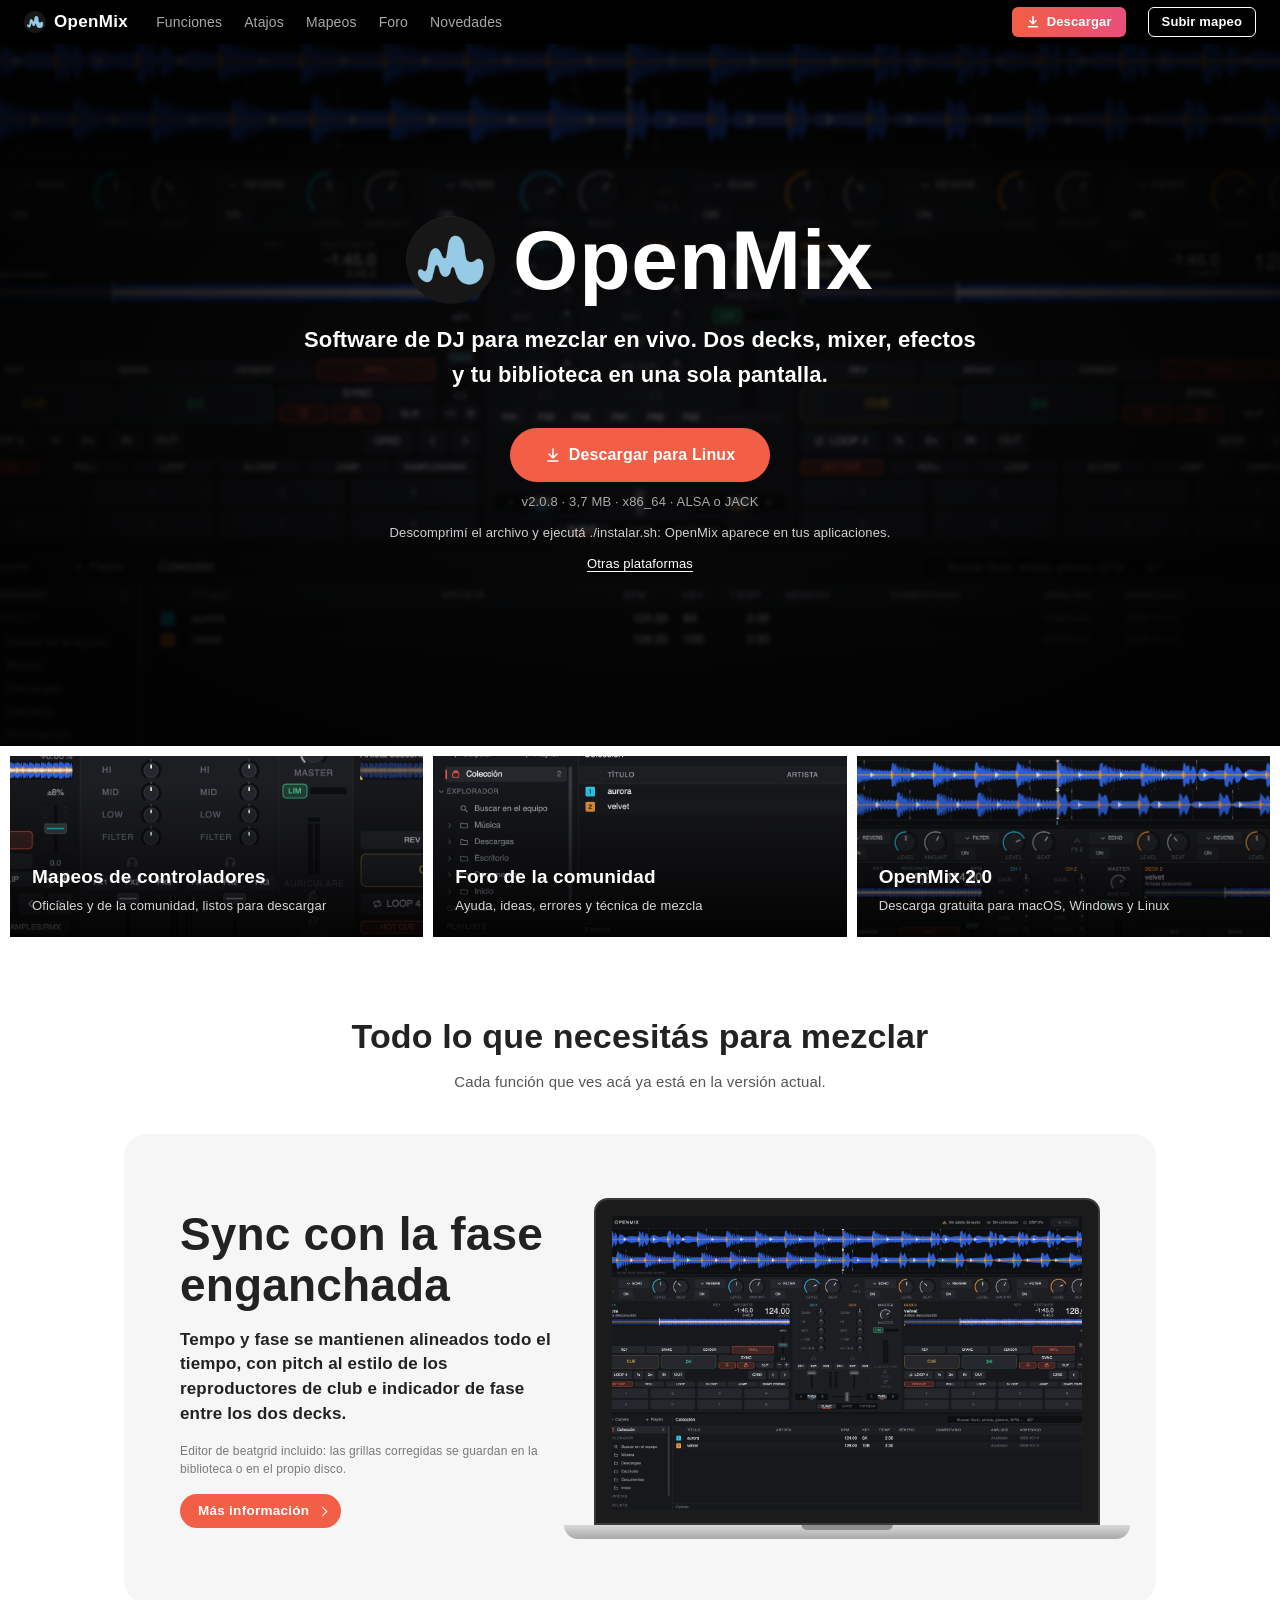
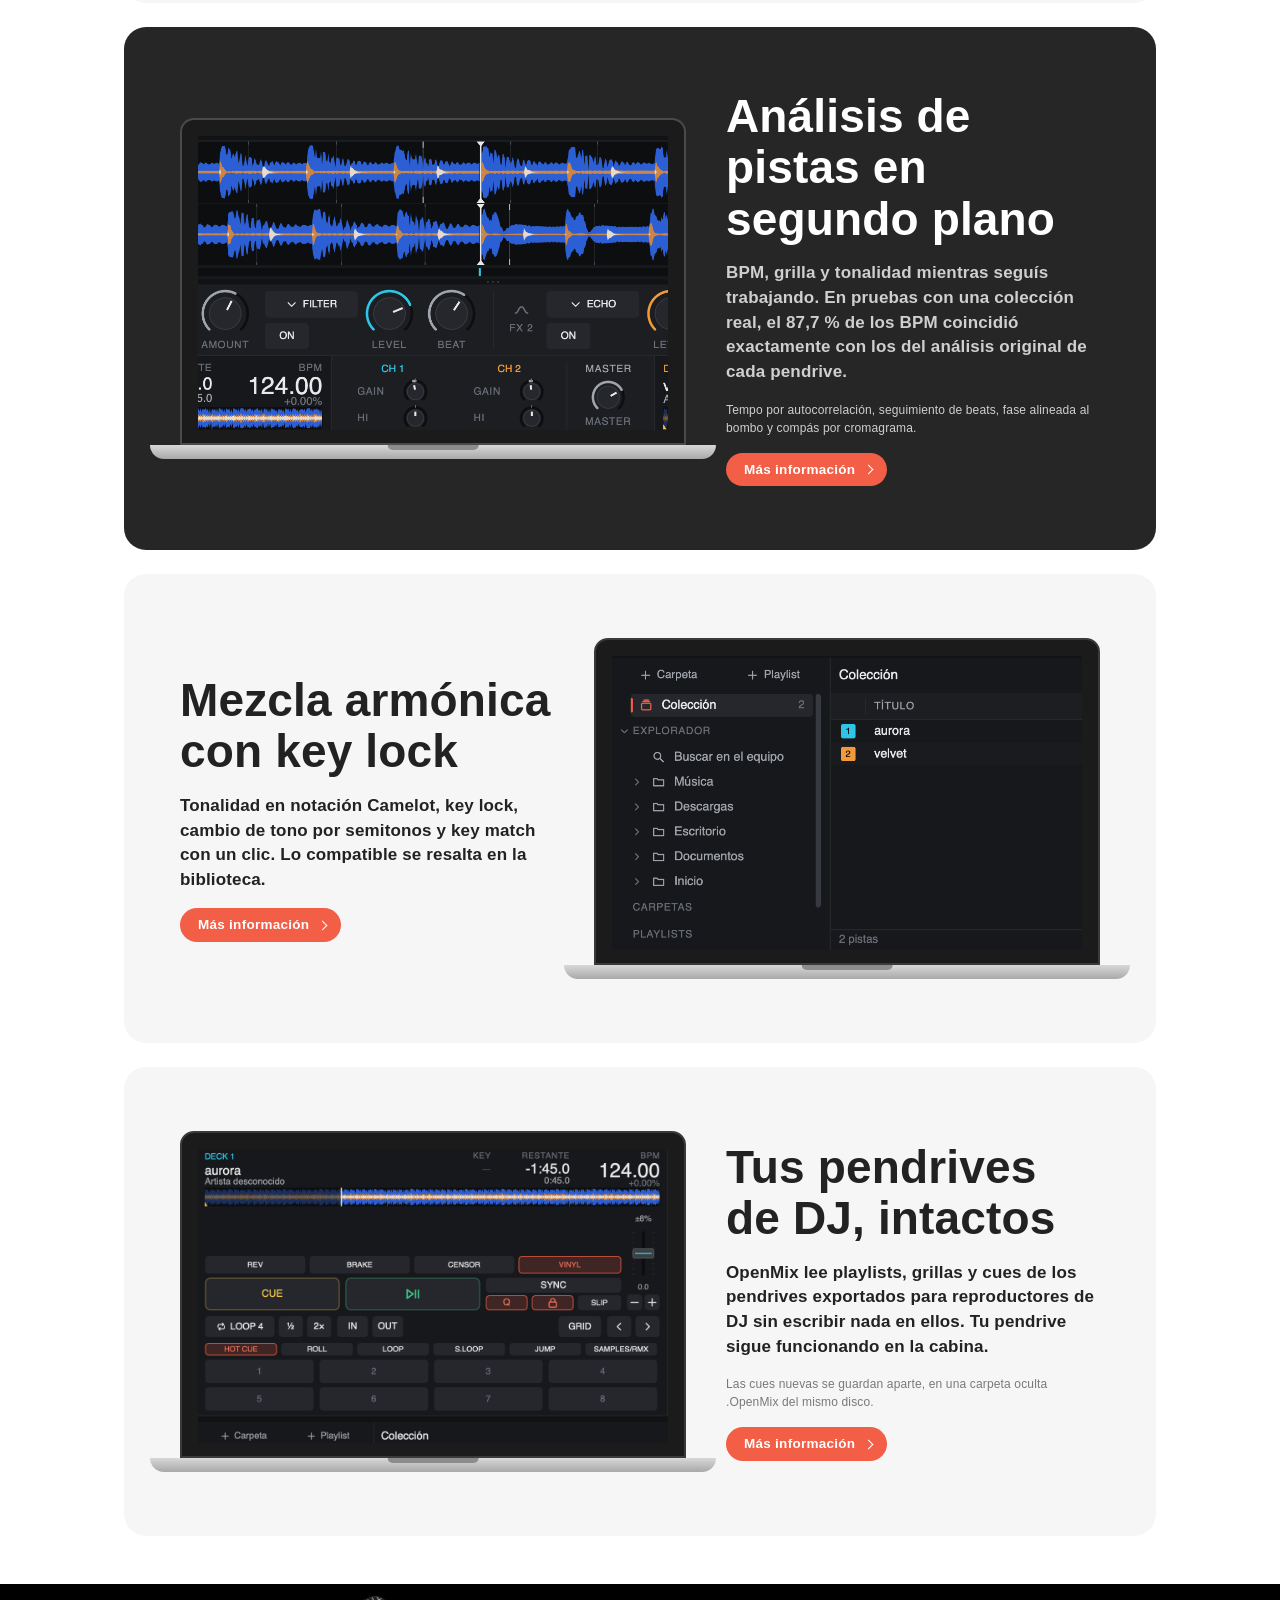
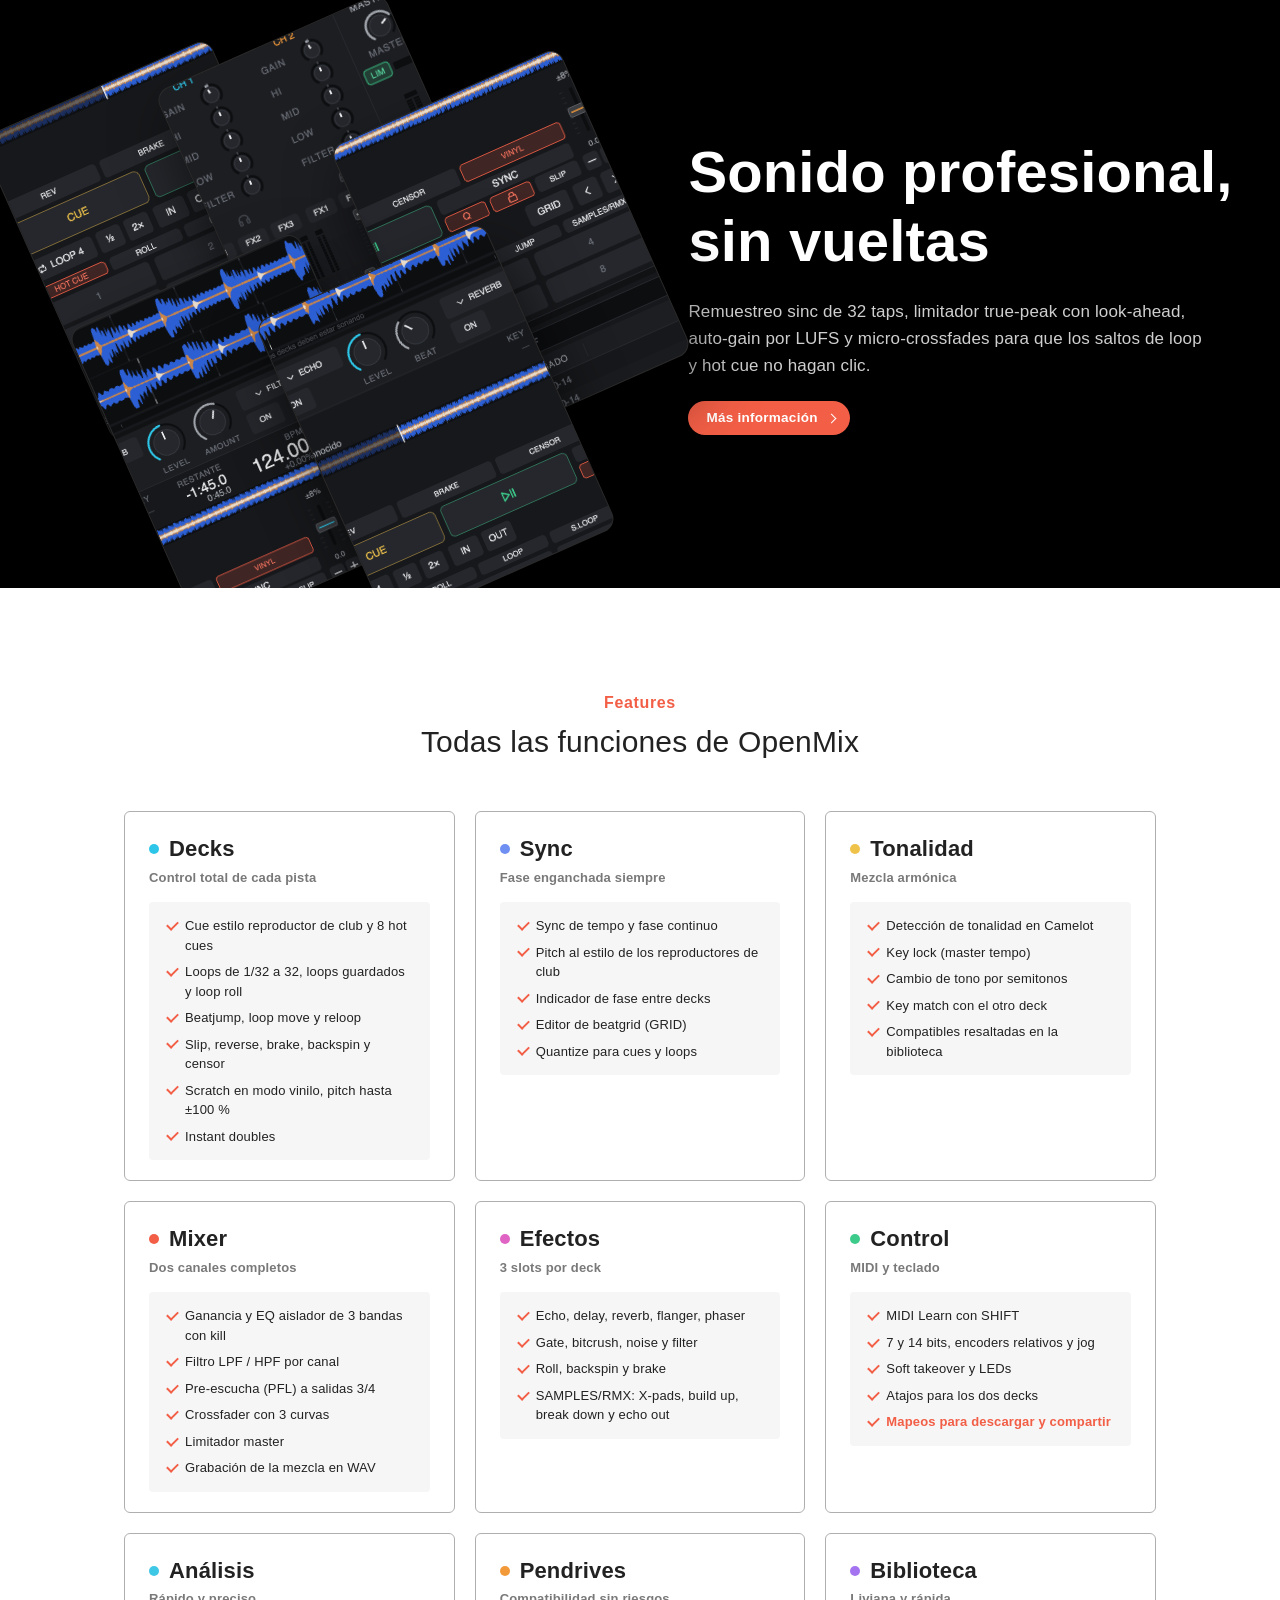
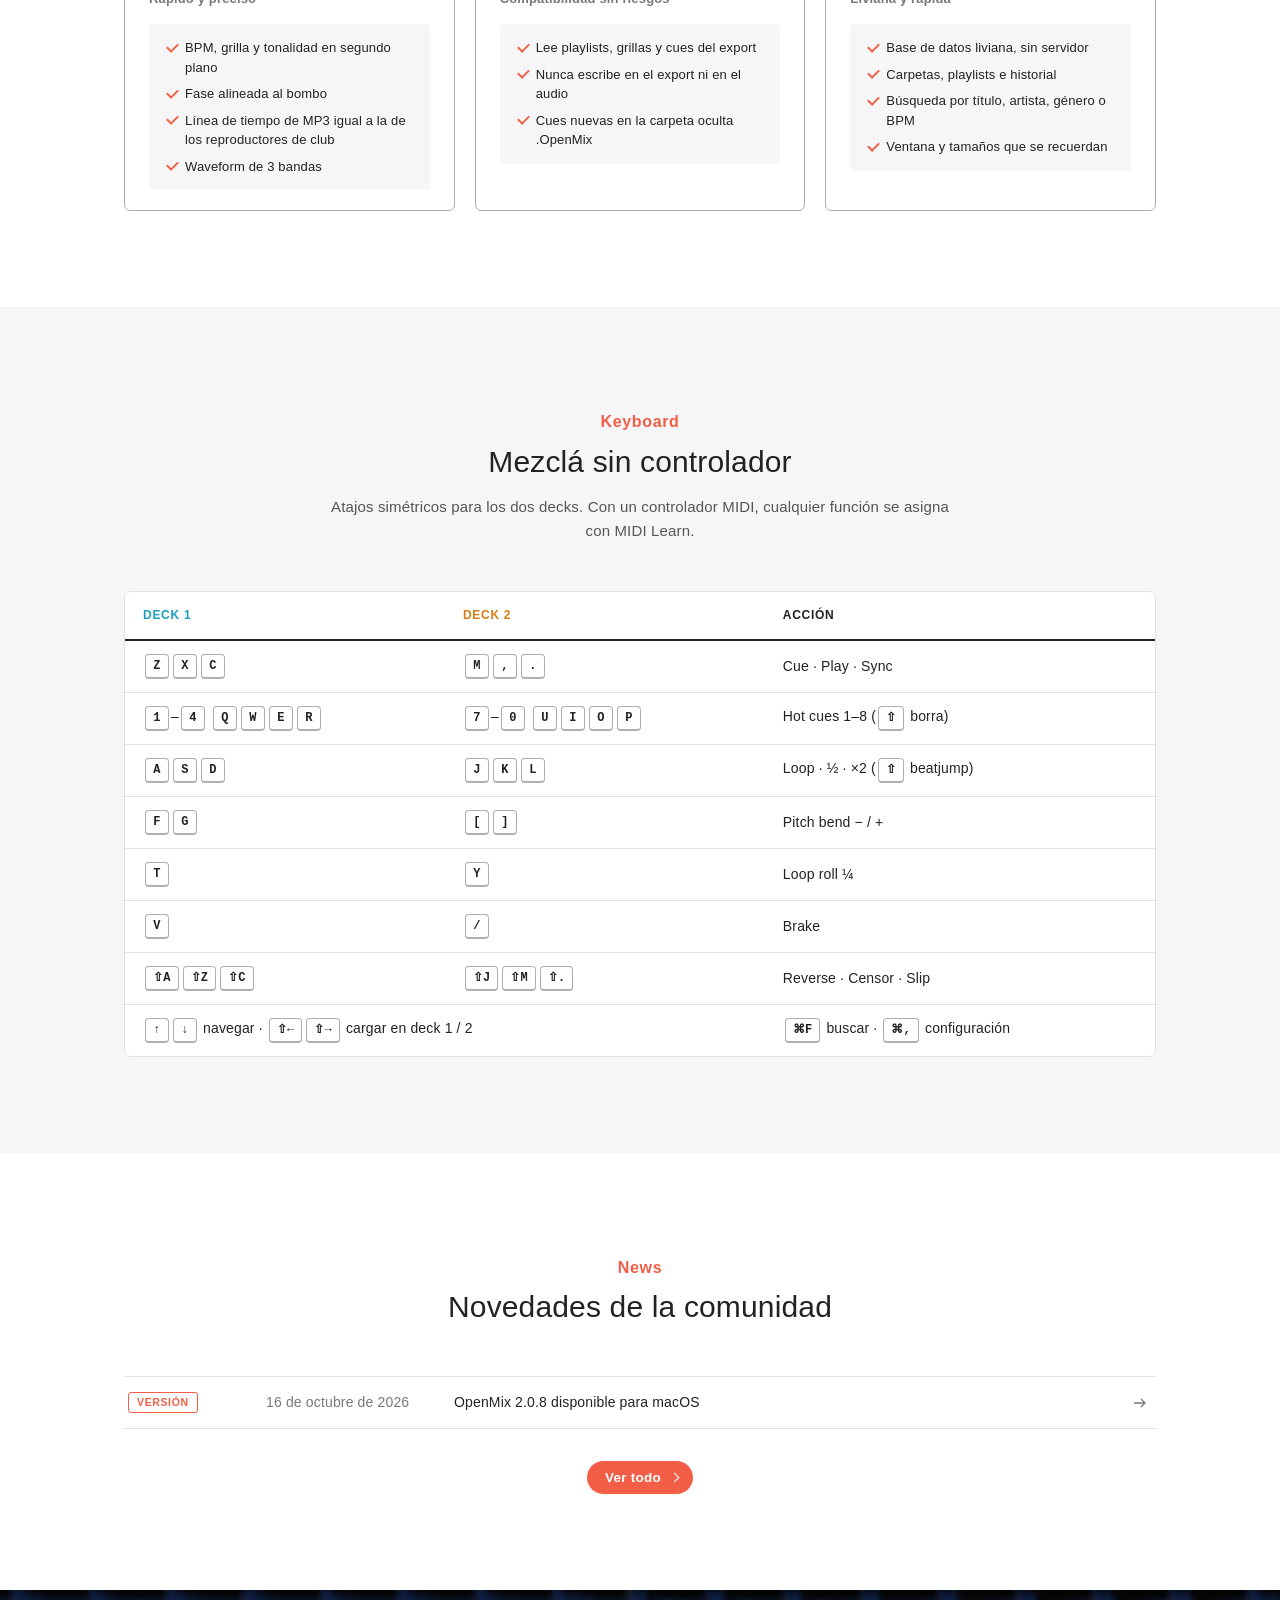
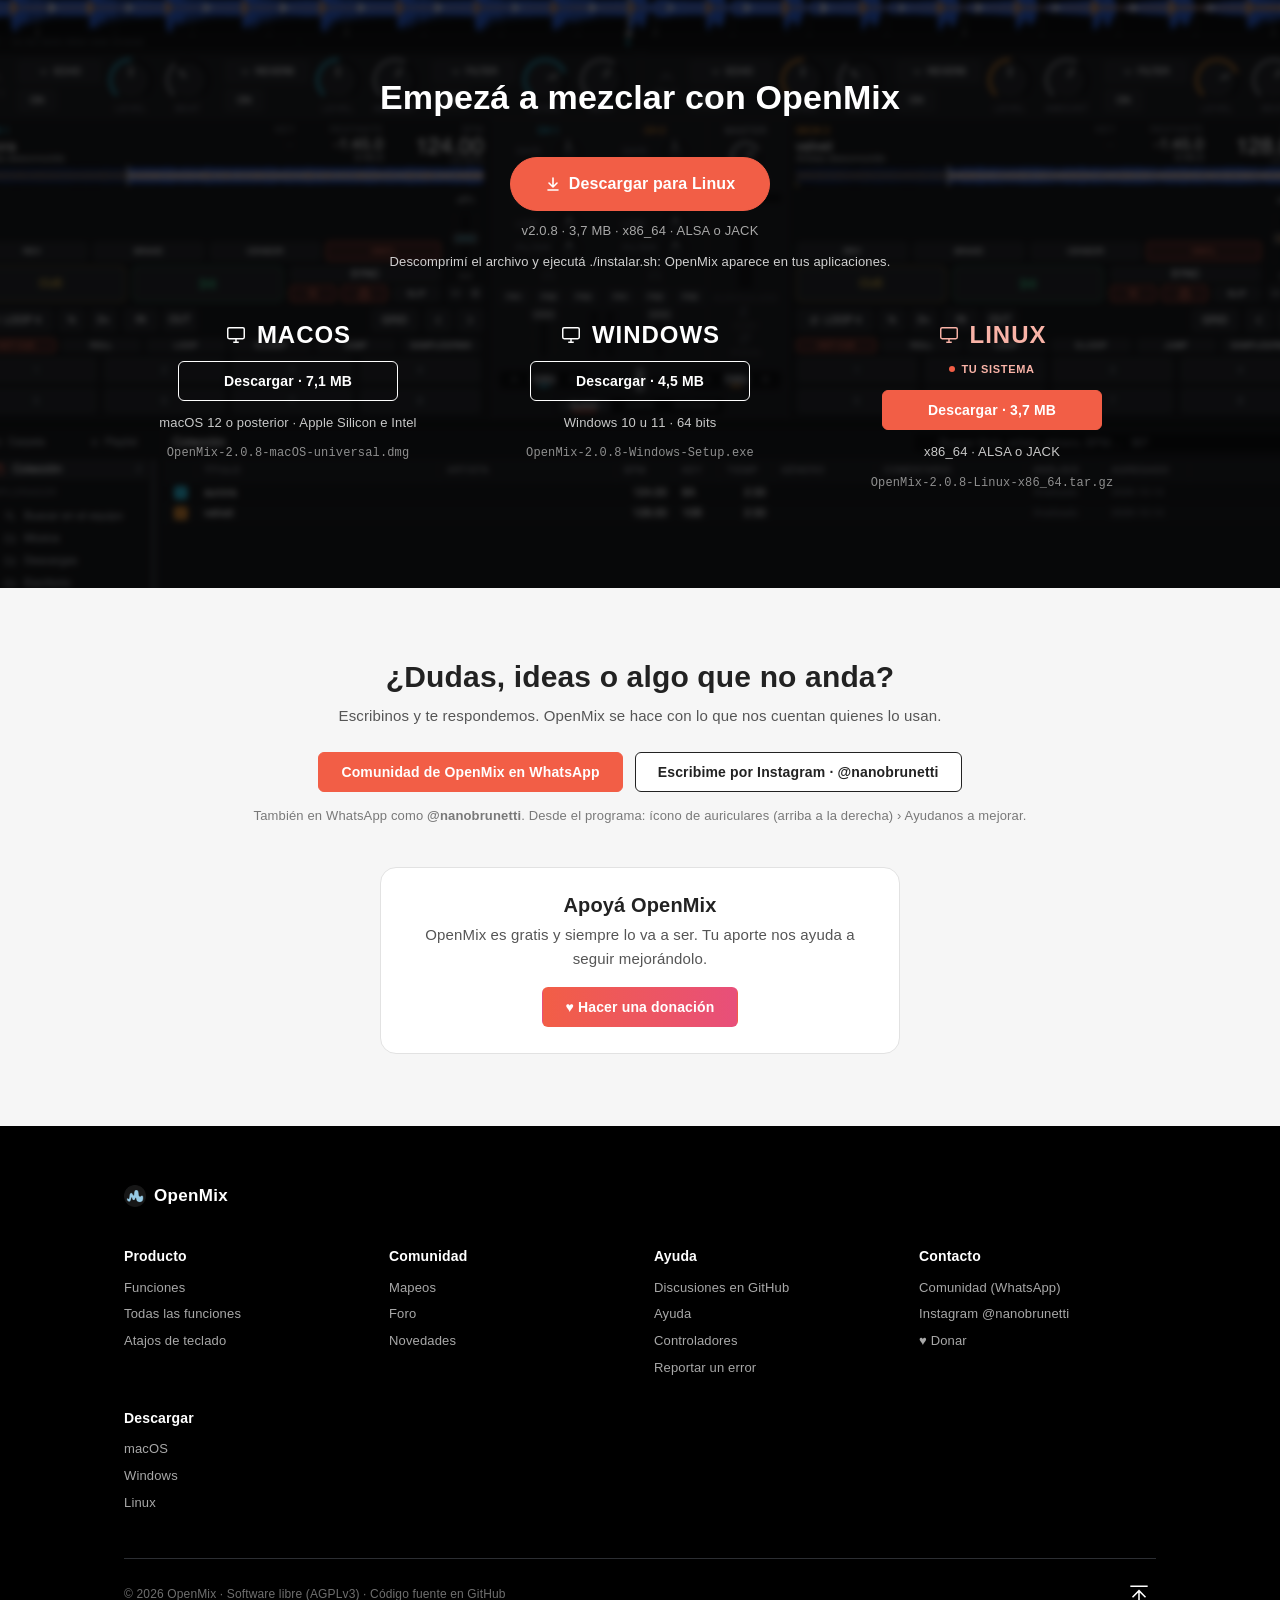
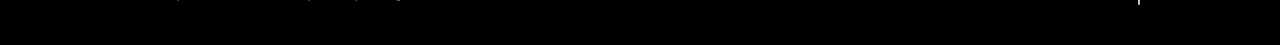
==== website/index.html @ d3311f39 "Botón de donaciones en el programa y en la web Co-Authored-By: Claude Opus 5.5 <noreply@anthropic.co" ====
<!doctype html>
<html lang="es">
<head>
  <meta charset="utf-8">
  <meta name="viewport" content="width=device-width, initial-scale=1">
  <title>OpenMix｜Software de DJ</title>
  <meta name="description" content="OpenMix: software de DJ con sync de fase enganchada, key lock, análisis rápido, control MIDI y lectura de pendrives de DJ.">
  <meta name="theme-color" content="#000000">
  <link rel="icon" href="assets/img/favicon.png">
  <link rel="stylesheet" href="assets/site.css">
</head>
<body>

<header class="topbar">
  <div class="wide">
    <a class="brand" href="index.html"><img src="assets/img/logo.png" alt="">OpenMix</a>
    <button class="menu-toggle" aria-label="Menú">Menú</button>
    <nav class="nav">
      <a href="#funciones">Funciones</a>
      <a href="#atajos">Atajos</a>
      <a href="mapeos.html">Mapeos</a>
      <a href="foro.html">Foro</a>
      <a href="#novedades">Novedades</a>
      <a class="btn-dl push" href="#descarga"><svg viewBox="0 0 16 16" fill="none" stroke="currentColor" stroke-width="1.8" stroke-linecap="round" stroke-linejoin="round"><path d="M8 2v8M4.5 6.5 8 10l3.5-3.5M3 13.5h10"/></svg>Descargar</a>
      <a class="btn-line" href="mapeos.html">Subir mapeo</a>
    </nav>
  </div>
</header>

<main>
  <!-- ── Hero a todo el ancho ─────────────────────────────────────────────── -->
  <section class="hero">
    <div class="bg" aria-hidden="true"></div>
    <div class="inner">
      <div class="logo"><img src="assets/img/logo.png" alt="">OpenMix</div>
      <p class="tagline">Software de DJ para mezclar en vivo. Dos decks, mixer, efectos y tu biblioteca en una sola pantalla.</p>
      <div class="download-cta on-dark">
        <a class="btn primary big" data-download-main href="#descarga">Descargar</a>
        <p class="meta" data-download-meta></p>
        <p class="notice" data-download-notice></p>
        <p class="meta"><a href="#descarga">Otras plataformas</a></p>
      </div>
    </div>
  </section>

  <!-- ── Tarjetas destacadas ──────────────────────────────────────────────── -->
  <section class="banners">
    <div class="row">
      <a class="banner" href="mapeos.html">
        <span class="img" style="background-size:300%;background-position:50% 45%"></span>
        <span class="txt"><b>Mapeos de controladores</b><span>Oficiales y de la comunidad, listos para descargar</span></span>
      </a>
      <a class="banner" href="foro.html">
        <span class="img" style="background-size:240%;background-position:0% 100%"></span>
        <span class="txt"><b>Foro de la comunidad</b><span>Ayuda, ideas, errores y técnica de mezcla</span></span>
      </a>
      <a class="banner" href="#descarga">
        <span class="img" style="background-size:170%;background-position:50% 6%"></span>
        <span class="txt"><b>OpenMix 2.0</b><span>Descarga gratuita para macOS, Windows y Linux</span></span>
      </a>
    </div>
  </section>

  <!-- ── Bloques destacados ───────────────────────────────────────────────── -->
  <section class="intro">
    <div class="wrap">
      <h2>Todo lo que necesitás para mezclar</h2>
      <p>Cada función que ves acá ya está en la versión actual.</p>
    </div>
  </section>

  <section class="usp" id="funciones">
    <div class="wrap">
      <article class="usp-block">
        <div class="copy">
          <h3>Sync con la fase enganchada</h3>
          <p class="lead">Tempo y fase se mantienen alineados todo el tiempo, con pitch al estilo de los reproductores de club e indicador de fase entre los dos decks.</p>
          <p class="note">Editor de beatgrid incluido: las grillas corregidas se guardan en la biblioteca o en el propio disco.</p>
          <a class="more" href="#todas">Más información</a>
        </div>
        <div class="laptop"><div class="lid"><div class="screen-img" style="background-size:cover;background-position:50% 0"></div></div><div class="base"></div></div>
      </article>

      <article class="usp-block dark flip">
        <div class="copy">
          <h3>Análisis de pistas en segundo plano</h3>
          <p class="lead">BPM, grilla y tonalidad mientras seguís trabajando. En pruebas con una colección real, el 87,7 % de los BPM coincidió exactamente con los del análisis original de cada pendrive.</p>
          <p class="note">Tempo por autocorrelación, seguimiento de beats, fase alineada al bombo y compás por cromagrama.</p>
          <a class="more" href="#todas">Más información</a>
        </div>
        <div class="laptop"><div class="lid"><div class="screen-img" style="background-size:312.5%;background-position:44% 5.7%"></div></div><div class="base"></div></div>
      </article>

      <article class="usp-block">
        <div class="copy">
          <h3>Mezcla armónica con key lock</h3>
          <p class="lead">Tonalidad en notación Camelot, key lock, cambio de tono por semitonos y key match con un clic. Lo compatible se resalta en la biblioteca.</p>
          <a class="more" href="#todas">Más información</a>
        </div>
        <div class="laptop"><div class="lid"><div class="screen-img" style="background-size:317.5%;background-position:0% 100%"></div></div><div class="base"></div></div>
      </article>

      <article class="usp-block flip">
        <div class="copy">
          <h3>Tus pendrives de DJ, intactos</h3>
          <p class="lead">OpenMix lee playlists, grillas y cues de los pendrives exportados para reproductores de DJ sin escribir nada en ellos. Tu pendrive sigue funcionando en la cabina.</p>
          <p class="note">Las cues nuevas se guardan aparte, en una carpeta oculta .OpenMix del mismo disco.</p>
          <a class="more" href="#todas">Más información</a>
        </div>
        <div class="laptop"><div class="lid"><div class="screen-img" style="background-size:256%;background-position:0% 49.5%"></div></div><div class="base"></div></div>
      </article>
    </div>
  </section>

  <!-- ── Banda negra ──────────────────────────────────────────────────────── -->
  <section class="band">
    <div class="wide">
      <div class="collage" aria-hidden="true">
        <span class="shot" style="left:2%;top:4%;background-size:520%;background-position:2% 62%"></span>
        <span class="shot" style="left:30%;top:-6%;background-size:560%;background-position:50% 50%"></span>
        <span class="shot" style="left:58%;top:6%;background-size:520%;background-position:98% 62%"></span>
        <span class="shot" style="left:16%;top:46%;background-size:480%;background-position:30% 8%"></span>
        <span class="shot" style="left:46%;top:44%;background-size:500%;background-position:6% 26%"></span>
      </div>
      <div class="copy">
        <h2>Sonido profesional, sin vueltas</h2>
        <p>Remuestreo sinc de 32 taps, limitador true-peak con look-ahead, auto-gain por LUFS y micro-crossfades para que los saltos de loop y hot cue no hagan clic.</p>
        <a class="more" href="#todas">Más información</a>
      </div>
    </div>
  </section>

  <!-- ── Todas las funciones ──────────────────────────────────────────────── -->
  <section class="features" id="todas">
    <div class="wrap">
      <div class="sec-heading">
        <p class="en">Features</p>
        <h2>Todas las funciones de OpenMix</h2>
      </div>
      <div class="feature-cards">
        <div class="fcard"><h3><i style="background:#2ec6e8"></i>Decks</h3><p class="sub">Control total de cada pista</p>
          <ul class="checks"><li>Cue estilo reproductor de club y 8 hot cues</li><li>Loops de 1/32 a 32, loops guardados y loop roll</li><li>Beatjump, loop move y reloop</li><li>Slip, reverse, brake, backspin y censor</li><li>Scratch en modo vinilo, pitch hasta ±100 %</li><li>Instant doubles</li></ul></div>
        <div class="fcard"><h3><i style="background:#6f8ff2"></i>Sync</h3><p class="sub">Fase enganchada siempre</p>
          <ul class="checks"><li>Sync de tempo y fase continuo</li><li>Pitch al estilo de los reproductores de club</li><li>Indicador de fase entre decks</li><li>Editor de beatgrid (GRID)</li><li>Quantize para cues y loops</li></ul></div>
        <div class="fcard"><h3><i style="background:#efc24a"></i>Tonalidad</h3><p class="sub">Mezcla armónica</p>
          <ul class="checks"><li>Detección de tonalidad en Camelot</li><li>Key lock (master tempo)</li><li>Cambio de tono por semitonos</li><li>Key match con el otro deck</li><li>Compatibles resaltadas en la biblioteca</li></ul></div>
        <div class="fcard"><h3><i></i>Mixer</h3><p class="sub">Dos canales completos</p>
          <ul class="checks"><li>Ganancia y EQ aislador de 3 bandas con kill</li><li>Filtro LPF / HPF por canal</li><li>Pre-escucha (PFL) a salidas 3/4</li><li>Crossfader con 3 curvas</li><li>Limitador master</li><li>Grabación de la mezcla en WAV</li></ul></div>
        <div class="fcard"><h3><i style="background:#e064c4"></i>Efectos</h3><p class="sub">3 slots por deck</p>
          <ul class="checks"><li>Echo, delay, reverb, flanger, phaser</li><li>Gate, bitcrush, noise y filter</li><li>Roll, backspin y brake</li><li>SAMPLES/RMX: X-pads, build up, break down y echo out</li></ul></div>
        <div class="fcard"><h3><i style="background:#3ccb8b"></i>Control</h3><p class="sub">MIDI y teclado</p>
          <ul class="checks"><li>MIDI Learn con SHIFT</li><li>7 y 14 bits, encoders relativos y jog</li><li>Soft takeover y LEDs</li><li>Atajos para los dos decks</li><li><a href="mapeos.html">Mapeos para descargar y compartir</a></li></ul></div>
        <div class="fcard"><h3><i style="background:#3fc7e6"></i>Análisis</h3><p class="sub">Rápido y preciso</p>
          <ul class="checks"><li>BPM, grilla y tonalidad en segundo plano</li><li>Fase alineada al bombo</li><li>Línea de tiempo de MP3 igual a la de los reproductores de club</li><li>Waveform de 3 bandas</li></ul></div>
        <div class="fcard"><h3><i style="background:#f29a3a"></i>Pendrives</h3><p class="sub">Compatibilidad sin riesgos</p>
          <ul class="checks"><li>Lee playlists, grillas y cues del export</li><li>Nunca escribe en el export ni en el audio</li><li>Cues nuevas en la carpeta oculta .OpenMix</li></ul></div>
        <div class="fcard"><h3><i style="background:#a474f0"></i>Biblioteca</h3><p class="sub">Liviana y rápida</p>
          <ul class="checks"><li>Base de datos liviana, sin servidor</li><li>Carpetas, playlists e historial</li><li>Búsqueda por título, artista, género o BPM</li><li>Ventana y tamaños que se recuerdan</li></ul></div>
      </div>
    </div>
  </section>

  <!-- ── Atajos ───────────────────────────────────────────────────────────── -->
  <section class="shortcuts" id="atajos">
    <div class="wrap">
      <div class="sec-heading">
        <p class="en">Keyboard</p>
        <h2>Mezclá sin controlador</h2>
        <p>Atajos simétricos para los dos decks. Con un controlador MIDI, cualquier función se asigna con MIDI Learn.</p>
      </div>
      <div class="table-wrap">
        <table class="table">
          <thead><tr><th class="deck-a">Deck 1</th><th class="deck-b">Deck 2</th><th>Acción</th></tr></thead>
          <tbody>
            <tr><td><kbd>Z</kbd><kbd>X</kbd><kbd>C</kbd></td><td><kbd>M</kbd><kbd>,</kbd><kbd>.</kbd></td><td>Cue · Play · Sync</td></tr>
            <tr><td><kbd>1</kbd>–<kbd>4</kbd> <kbd>Q</kbd><kbd>W</kbd><kbd>E</kbd><kbd>R</kbd></td><td><kbd>7</kbd>–<kbd>0</kbd> <kbd>U</kbd><kbd>I</kbd><kbd>O</kbd><kbd>P</kbd></td><td>Hot cues 1–8 (<kbd>⇧</kbd> borra)</td></tr>
            <tr><td><kbd>A</kbd><kbd>S</kbd><kbd>D</kbd></td><td><kbd>J</kbd><kbd>K</kbd><kbd>L</kbd></td><td>Loop · ½ · ×2 (<kbd>⇧</kbd> beatjump)</td></tr>
            <tr><td><kbd>F</kbd><kbd>G</kbd></td><td><kbd>[</kbd><kbd>]</kbd></td><td>Pitch bend − / +</td></tr>
            <tr><td><kbd>T</kbd></td><td><kbd>Y</kbd></td><td>Loop roll ¼</td></tr>
            <tr><td><kbd>V</kbd></td><td><kbd>/</kbd></td><td>Brake</td></tr>
            <tr><td><kbd>⇧A</kbd><kbd>⇧Z</kbd><kbd>⇧C</kbd></td><td><kbd>⇧J</kbd><kbd>⇧M</kbd><kbd>⇧.</kbd></td><td>Reverse · Censor · Slip</td></tr>
            <tr><td colspan="2"><kbd>↑</kbd><kbd>↓</kbd> navegar · <kbd>⇧←</kbd><kbd>⇧→</kbd> cargar en deck 1 / 2</td><td><kbd>⌘F</kbd> buscar · <kbd>⌘,</kbd> configuración</td></tr>
          </tbody>
        </table>
      </div>
    </div>
  </section>

  <!-- ── Novedades (últimos temas del foro) ───────────────────────────────── -->
  <section class="news" id="novedades">
    <div class="wrap">
      <div class="sec-heading">
        <p class="en">News</p>
        <h2>Novedades de la comunidad</h2>
      </div>
      <ul class="news-list" id="news"><li class="row">Cargando…</li></ul>
      <p class="all"><a class="more" href="foro.html">Ver todo</a></p>
    </div>
  </section>

  <!-- ── Descarga ─────────────────────────────────────────────────────────── -->
  <section class="cta on-dark" id="descarga">
    <div class="bg" aria-hidden="true"></div>
    <div class="wrap">
      <h2>Empezá a mezclar con OpenMix</h2>
      <div class="download-cta">
        <a class="btn primary big" data-download-main href="#descarga">Descargar</a>
        <p class="meta" data-download-meta></p>
        <p class="notice" data-download-notice></p>
      </div>
      <div class="platforms" id="platforms"></div>
    </div>
  </section>
</main>

  <!-- ── Contacto ─────────────────────────────────────────────────────────── -->
  <section class="contact" id="contacto">
    <div class="wrap center">
      <h2>¿Dudas, ideas o algo que no anda?</h2>
      <p class="muted">Escribinos y te respondemos. OpenMix se hace con lo que nos cuentan quienes lo usan.</p>
      <div class="contact-actions">
        <a class="btn primary" href="https://chat.whatsapp.com/EfyHSpbE1KGJ3zcCKjhx4R" target="_blank" rel="noopener">Comunidad de OpenMix en WhatsApp</a>
        <a class="btn" href="https://ig.me/m/nanobrunetti" target="_blank" rel="noopener">Escribime por Instagram · @nanobrunetti</a>
      </div>
      <p class="dim small">También en WhatsApp como <b>@nanobrunetti</b>. Desde el programa: ícono de auriculares (arriba a la derecha) › Ayudanos a mejorar.</p>
      <div class="donate">
        <h3>Apoyá OpenMix</h3>
        <p>OpenMix es gratis y siempre lo va a ser. Tu aporte nos ayuda a seguir mejorándolo.</p>
        <a class="btn donate-btn" href="https://onetouch.astropay.com/payment?external_reference_id=AERRP6sKfsrGdRunEEa6gJ7V5fQ1E0gO" target="_blank" rel="noopener">♥ Hacer una donación</a>
      </div>
    </div>
  </section>

<footer>
  <div class="wrap">
    <div class="top">
      <a class="brand" href="index.html"><img src="assets/img/logo.png" alt="">OpenMix</a>
    </div>
    <div class="cols">
      <div><h4>Producto</h4><ul><li><a href="#funciones">Funciones</a></li><li><a href="#todas">Todas las funciones</a></li><li><a href="#atajos">Atajos de teclado</a></li></ul></div>
      <div><h4>Comunidad</h4><ul><li><a href="mapeos.html">Mapeos</a></li><li><a href="foro.html">Foro</a></li><li><a href="#novedades">Novedades</a></li></ul></div>
      <div><h4>Ayuda</h4><ul><li><a href="https://github.com/clipxel/OpenMix/discussions" target="_blank" rel="noopener">Discusiones en GitHub</a></li><li><a href="foro.html#c=ayuda">Ayuda</a></li><li><a href="foro.html#c=controladores">Controladores</a></li><li><a href="foro.html#c=errores">Reportar un error</a></li></ul></div>
      <div><h4>Contacto</h4><ul><li><a href="https://chat.whatsapp.com/EfyHSpbE1KGJ3zcCKjhx4R" target="_blank" rel="noopener">Comunidad (WhatsApp)</a></li><li><a href="https://ig.me/m/nanobrunetti" target="_blank" rel="noopener">Instagram @nanobrunetti</a></li><li><a href="https://onetouch.astropay.com/payment?external_reference_id=AERRP6sKfsrGdRunEEa6gJ7V5fQ1E0gO" target="_blank" rel="noopener">♥ Donar</a></li></ul></div>
      <div><h4>Descargar</h4><ul><li><a href="#descarga">macOS</a></li><li><a href="#descarga">Windows</a></li><li><a href="#descarga">Linux</a></li></ul></div>
    </div>
    <div class="legal">
      <span>© <span id="year"></span> OpenMix · Software libre (AGPLv3) · <a href="https://github.com/clipxel/OpenMix" target="_blank" rel="noopener">Código fuente en GitHub</a></span>
      <button class="totop" aria-label="Volver arriba" onclick="scrollTo({top:0})"><svg viewBox="0 0 24 24" fill="none" stroke="currentColor" stroke-width="1.4"><path d="M4 4h16M6 14l6-6 6 6M12 8v13"/></svg></button>
    </div>
  </div>
</footer>

<script src="assets/js/common.js"></script>
<script src="assets/js/download.js"></script>
<script src="assets/js/home.js"></script>
</body>
</html>
---- website/assets/site.css ----
/* OpenMix — sitio web.
   Lenguaje visual de sitio de producto de DJ: barra negra fina, Helvetica en negrita,
   secciones blancas alternadas con bandas negras, bloques grises redondeados, botones píldora.
   Identidad propia: coral de OpenMix (Theme.cpp) y colores de deck cian / naranja. */

:root {
  --ink: #222222;
  --ink-2: #555555;
  --ink-3: #797979;
  --line: #e2e2e2;
  --line-strong: #afafaf;
  --paper: #ffffff;
  --paper-2: #f6f6f6;
  --paper-3: #eeeeee;

  --night: #000000;
  --night-2: #111214;
  --night-3: #1e1f23;
  --night-line: #2c2e33;
  --night-text: #a8a8a8;

  --accent: #f25e46;
  --accent-hover: #e04a33;
  --accent-soft: #f9b3a7;
  --grad: linear-gradient(90deg, #f25e46 0%, #e84f7a 100%);
  --ok: #3ccb8b;

  --font: "Helvetica Neue", Helvetica, Roboto, Arial, -apple-system, BlinkMacSystemFont, sans-serif;
  --mono: "SF Mono", ui-monospace, Menlo, Consolas, monospace;
  --max: 1080px;
  --gutter: 24px;
  --header: 44px;
}

* { box-sizing: border-box; }
html { scroll-behavior: smooth; scroll-padding-top: var(--header); }
body {
  margin: 0;
  background: var(--paper);
  color: var(--ink);
  font: 15px/1.6 var(--font);
  letter-spacing: 0.01em;
  -webkit-font-smoothing: antialiased;
}
img { max-width: 100%; height: auto; display: block; }
a { color: inherit; text-decoration: none; }
p { margin: 0; }
h1, h2, h3 { margin: 0; font-weight: 700; line-height: 1.15; }
::selection { background: var(--accent-soft); }
:focus-visible { outline: 2px solid var(--accent); outline-offset: 2px; }

.wrap { max-width: var(--max); margin: 0 auto; padding: 0 var(--gutter); }
.wide { max-width: 1400px; margin: 0 auto; padding: 0 var(--gutter); }
.center { text-align: center; }
.muted { color: var(--ink-2); }
.dim { color: var(--ink-3); }

/* ── Barra superior ───────────────────────────────────────────────────────── */
.topbar { position: sticky; top: 0; z-index: 30; background: var(--night); height: var(--header); }
.topbar .wide { display: flex; align-items: center; gap: 28px; height: 100%; }
.brand { display: inline-flex; align-items: center; gap: 8px; color: #fff; font-weight: 700; font-size: 17px; letter-spacing: 0.02em; }
.brand img { width: 22px; height: 22px; }
.nav { display: flex; align-items: center; gap: 22px; flex: 1; }
.nav a { color: var(--night-text); font-size: 14px; transition: color 0.15s; }
.nav a:hover, .nav a.active { color: #fff; }
.nav .push { margin-left: auto; }
.nav .btn-dl {
  display: inline-flex; align-items: center; gap: 7px;
  background: var(--grad); color: #fff; font-weight: 700; font-size: 13px;
  padding: 5px 14px; border-radius: 6px;
}
.nav .btn-dl:hover { color: #fff; filter: brightness(1.08); }
.nav .btn-line { color: #fff; border: 1px solid #fff; border-radius: 6px; padding: 4px 13px; font-size: 13px; font-weight: 700; }
.nav .btn-line:hover { background: #fff; color: #000; }
.nav svg { width: 14px; height: 14px; }
.menu-toggle { display: none; margin-left: auto; background: none; border: 0; color: #fff; font: 700 13px var(--font); cursor: pointer; padding: 6px 0; }

@media (max-width: 860px) {
  .menu-toggle { display: block; }
  .nav { display: none; position: absolute; top: var(--header); left: 0; right: 0; flex-direction: column; align-items: stretch;
         gap: 0; background: var(--night); padding: 8px var(--gutter) 20px; border-top: 1px solid var(--night-line); }
  .nav.open { display: flex; }
  .nav a { padding: 12px 0; border-bottom: 1px solid var(--night-line); font-size: 15px; }
  .nav .push { margin: 0; }
  .nav .btn-dl, .nav .btn-line { justify-content: center; margin-top: 12px; padding: 10px; border-bottom: 0; }
  :root { --gutter: 16px; }
}

/* ── Botones ──────────────────────────────────────────────────────────────── */
.more {
  display: inline-flex; align-items: center; gap: 8px;
  background: var(--accent); color: #fff;
  font: 700 13.5px/1 var(--font); letter-spacing: 0.02em;
  padding: 10px 15px 10px 18px; border-radius: 75px; border: 0; cursor: pointer;
  transition: background 0.15s;
}
.more::after { content: ""; width: 6px; height: 6px; border: solid currentColor; border-width: 1.5px 1.5px 0 0; transform: rotate(45deg); margin-left: 2px; }
.more:hover { background: var(--accent-hover); }

.btn {
  display: inline-flex; align-items: center; justify-content: center; gap: 8px;
  min-height: 40px; padding: 0 22px;
  border: 1px solid var(--ink); border-radius: 6px; background: var(--paper); color: var(--ink);
  font: 700 14px/1 var(--font); cursor: pointer; white-space: nowrap;
  transition: background 0.15s, color 0.15s;
}
.btn:hover { background: var(--ink); color: #fff; }
.btn:disabled, .btn[aria-disabled="true"] { opacity: 0.4; cursor: default; pointer-events: none; }
.btn.primary { background: var(--accent); border-color: var(--accent); color: #fff; }
.btn.primary:hover { background: var(--accent-hover); border-color: var(--accent-hover); }
.btn.ghost { border-color: transparent; background: transparent; }
.btn.ghost:hover { background: var(--paper-3); color: var(--ink); }
.btn.small { min-height: 32px; padding: 0 14px; font-size: 13px; }
.btn.big { min-height: 54px; padding: 0 34px; font-size: 16px; border-radius: 75px; }
.btn svg { width: 16px; height: 16px; }
.on-dark .btn { background: transparent; border-color: #fff; color: #fff; }
.on-dark .btn:hover { background: #fff; color: #000; }
.on-dark .btn.primary { background: var(--accent); border-color: var(--accent); }
.on-dark .btn.primary:hover { background: var(--accent-hover); color: #fff; }

/* Etiqueta rectangular con borde */
.tag {
  display: inline-block; border: 1px solid currentColor; color: var(--ink-3);
  font-size: 10.5px; font-weight: 700; letter-spacing: 0.06em; text-transform: uppercase;
  padding: 1px 8px; border-radius: 3px; white-space: nowrap; line-height: 1.6;
}
.tag.accent { color: var(--accent); }

/* Encabezado de sección: rótulo chico en color + título grande liviano */
.sec-heading { text-align: center; display: grid; gap: 6px; margin-bottom: 48px; }
.sec-heading .en { color: var(--accent); font-weight: 700; font-size: 16px; letter-spacing: 0.04em; }
.sec-heading h2 { font-size: clamp(24px, 3vw, 30px); font-weight: 400; line-height: 1.4; }
.sec-heading p { color: var(--ink-2); max-width: 640px; margin: 6px auto 0; }

/* ── Hero ─────────────────────────────────────────────────────────────────── */
.hero {
  position: relative; overflow: hidden; background: var(--night);
  min-height: min(78vh, 760px); display: grid; place-items: center; text-align: center; color: #fff;
}
.hero .bg {
  position: absolute; inset: 0; background: url("img/openmix-performance.png") center 30% / cover no-repeat;
  filter: saturate(1.2) brightness(0.42) blur(2px); transform: scale(1.08);
}
.hero::after { content: ""; position: absolute; inset: 0; background: radial-gradient(ellipse at center, rgba(0,0,0,0.1) 0%, rgba(0,0,0,0.78) 78%); }
.hero .inner { position: relative; z-index: 1; padding: 80px var(--gutter); display: grid; justify-items: center; gap: 18px; }
.hero .logo { display: flex; align-items: center; gap: 0.22em; font-size: clamp(44px, 8vw, 84px); font-weight: 700; letter-spacing: 0.01em; line-height: 1; }
.hero .logo img { width: 1.05em; height: 1.05em; }
.hero .tagline { font-size: clamp(17px, 2vw, 22px); font-weight: 700; max-width: 680px; }
.hero .download-cta { margin-top: 18px; }

.download-cta { display: grid; justify-items: center; gap: 10px; }
.download-cta .meta { font-size: 13px; color: var(--night-text); }
.download-cta .notice { font-size: 13px; color: #d0d0d0; max-width: 520px; }
.download-cta .notice:empty { display: none; }
.terminal-install { width: 100%; max-width: 560px; margin-top: 6px; }
.terminal-install .label { font-size: 13px; color: #d0d0d0; margin-bottom: 8px; }
.terminal-install .cmd { display: flex; align-items: center; gap: 8px; background: var(--night-3); border: 1px solid var(--night-line);
  border-radius: 10px; padding: 8px 8px 8px 14px; text-align: left; }
.terminal-install .cmd code { flex: 1; min-width: 0; font: 12.5px/1.5 var(--mono); color: #f0f0f0; background: none; padding: 0; overflow-x: auto; white-space: nowrap; }
.terminal-install .copy { flex: none; font: 600 12px var(--font); color: #fff; background: var(--accent); border: 0; border-radius: 999px;
  padding: 6px 14px; cursor: pointer; }
.terminal-install .copy:hover { background: var(--accent-hover); }
.download-cta .meta a { color: #fff; text-decoration: underline; text-underline-offset: 3px; }

/* ── Tarjetas bajo el hero ────────────────────────────────────────────────── */
.banners { padding: 10px 0 0; }
.banners .row { display: grid; grid-template-columns: repeat(3, 1fr); gap: 10px; padding: 0 10px; }
@media (max-width: 800px) { .banners .row { grid-template-columns: 1fr; } }
.banner {
  position: relative; aspect-ratio: 16 / 7; overflow: hidden; color: #fff; display: flex; align-items: flex-end;
  padding: 20px 22px; background: var(--night-3);
}
.banner .img { position: absolute; inset: 0; background: url("img/openmix-performance.png") no-repeat; transition: transform 0.4s; }
.banner::before { content: ""; position: absolute; inset: 0; z-index: 1; background: linear-gradient(180deg, rgba(0,0,0,0) 15%, rgba(0,0,0,0.88) 100%); }
.banner:hover .img { transform: scale(1.04); }
.banner .txt { position: relative; z-index: 2; display: grid; gap: 4px; }
.banner .txt b { font-size: 19px; }
.banner .txt span { font-size: 13px; color: #d6d6d6; }

/* ── Intro + bloques destacados ───────────────────────────────────────────── */
.intro { padding: 80px 0 40px; text-align: center; }
.intro h2 { font-size: clamp(26px, 3.4vw, 34px); }
.intro p { color: var(--ink-2); margin-top: 14px; }

.usp { padding: 0 0 24px; }
.usp-block {
  display: grid; grid-template-columns: 0.85fr 1.15fr; gap: 40px; align-items: center;
  background: var(--paper-2); border-radius: 22px; padding: 64px 56px; margin-bottom: 24px;
}
.usp-block.dark { background: #262626; color: #fff; }
.usp-block.dark .lead, .usp-block.dark .note { color: #cfcfcf; }
.usp-block.flip { grid-template-columns: 1.15fr 0.85fr; }
.usp-block.flip .copy { order: 2; }
.usp-block .copy { display: grid; gap: 16px; align-content: center; justify-items: start; }
.usp-block h3 { font-size: clamp(32px, 4.2vw, 46px); line-height: 1.12; }
.usp-block .lead { font-size: 17px; font-weight: 700; line-height: 1.45; }
.usp-block .note { font-size: 12px; color: var(--ink-3); line-height: 1.5; }
@media (max-width: 860px) {
  .usp-block, .usp-block.flip { grid-template-columns: 1fr; padding: 40px 24px; border-radius: 16px; }
  .usp-block.flip .copy { order: 0; }
}

/* Laptop dibujada en CSS con una captura recortada adentro */
.laptop { width: 100%; max-width: 620px; justify-self: center; }
.laptop .lid { background: #1b1b1b; border: 2px solid #3a3a3a; border-radius: 14px 14px 0 0; padding: 3.2% 3.2% 2.6%; }
.laptop .screen-img { aspect-ratio: 16 / 10; background: url("img/openmix-performance.png") no-repeat #111214; border-radius: 2px; }
.laptop .base { height: 14px; background: linear-gradient(180deg, #d8d8d8, #a9a9a9); border-radius: 0 0 14px 14px; margin: 0 -6%; position: relative; }
.laptop .base::before { content: ""; position: absolute; left: 50%; top: 0; width: 16%; height: 5px; transform: translateX(-50%); background: #8c8c8c; border-radius: 0 0 6px 6px; }
.usp-block.dark .laptop .lid { border-color: #4a4a4a; }

/* ── Banda negra con título enorme ────────────────────────────────────────── */
.band { position: relative; background: var(--night); color: #fff; overflow: hidden; }
.band .wide { display: grid; grid-template-columns: 1.1fr 1fr; gap: 40px; align-items: center; min-height: 560px; padding-top: 72px; padding-bottom: 72px; }
@media (max-width: 860px) { .band .wide { grid-template-columns: 1fr; min-height: 0; } }
.band h2 { font-size: clamp(36px, 4.6vw, 58px); line-height: 1.2; }
.band .copy { display: grid; gap: 22px; justify-items: start; }
.band .copy p { color: #cfcfcf; font-size: 17px; max-width: 520px; }

/* Mosaico de recortes inclinados */
.collage { position: relative; height: 460px; }
.collage .shot {
  position: absolute; width: 40%; aspect-ratio: 3 / 4; border-radius: 14px; overflow: hidden;
  background: url("img/openmix-performance.png") no-repeat #111214;
  box-shadow: 0 30px 60px rgba(0, 0, 0, 0.6); transform: rotate(-24deg);
  border: 1px solid #2a2a2a;
}
@media (max-width: 860px) { .collage { height: 340px; } }

/* ── Todas las funciones: tarjetas con listas de verificación ─────────────── */
.features { padding: 96px 0; }
.feature-cards { display: grid; grid-template-columns: repeat(3, 1fr); gap: 20px; }
@media (max-width: 900px) { .feature-cards { grid-template-columns: 1fr 1fr; } }
@media (max-width: 600px) { .feature-cards { grid-template-columns: 1fr; } }
.fcard { border: 1px solid var(--line-strong); border-radius: 6px; padding: 24px 24px 20px; background: var(--paper); }
.fcard h3 { font-size: 22px; display: flex; align-items: center; gap: 10px; }
.fcard h3 i { width: 10px; height: 10px; border-radius: 50%; background: var(--accent); flex: none; }
.fcard .sub { font-size: 13px; color: var(--ink-3); margin: 6px 0 14px; font-weight: 700; }
.checks { list-style: none; margin: 0; padding: 14px 16px; background: var(--paper-2); border-radius: 4px; display: grid; gap: 7px; }
.checks li { font-size: 13px; line-height: 1.5; padding-left: 20px; position: relative; }
.checks li::before {
  content: ""; position: absolute; left: 2px; top: 0.35em; width: 9px; height: 5px;
  border: solid var(--accent); border-width: 0 0 2px 2px; transform: rotate(-45deg);
}
.checks a { color: var(--accent); font-weight: 700; }

/* ── Atajos ───────────────────────────────────────────────────────────────── */
.shortcuts { background: var(--paper-2); padding: 96px 0; }
.table-wrap { background: var(--paper); border: 1px solid var(--line); border-radius: 6px; overflow-x: auto; }
.table { width: 100%; border-collapse: collapse; font-size: 14px; }
.table th { text-align: left; font-size: 12px; letter-spacing: 0.06em; text-transform: uppercase; padding: 14px 18px; border-bottom: 2px solid var(--ink); }
.table td { padding: 12px 18px; border-bottom: 1px solid var(--line); }
.table tr:last-child td { border-bottom: 0; }
.deck-a { color: #1a9fbd; }
.deck-b { color: #d77d16; }
kbd {
  display: inline-block; min-width: 24px; padding: 2px 7px; margin: 1px 2px;
  border: 1px solid var(--line-strong); border-bottom-width: 2px; border-radius: 4px;
  background: var(--paper); font: 700 12px/18px var(--mono); text-align: center; color: var(--ink);
}

/* ── Novedades: etiqueta, fecha, título y flecha ──────────────────────────── */
.news { padding: 96px 0; }
.news-list { list-style: none; margin: 0; padding: 0; border-top: 1px solid var(--line); }
.news-list a, .news-list .row {
  display: grid; grid-template-columns: 120px 170px 1fr 20px; gap: 18px; align-items: center;
  padding: 14px 4px; border-bottom: 1px solid var(--line); font-size: 14px;
}
.news-list a:hover { background: var(--paper-2); }
.news-list .date { color: var(--ink-3); }
.news-list .arrow { width: 16px; height: 16px; color: var(--ink-3); }
.news-list .tag { justify-self: start; }
.news-list .row { grid-template-columns: 1fr; color: var(--ink-3); text-align: center; padding: 28px; }
@media (max-width: 700px) {
  .news-list a { grid-template-columns: 1fr 20px; gap: 4px 12px; }
  .news-list a > * { grid-column: 1; }
  .news-list a .arrow { grid-column: 2; grid-row: 1 / span 3; }
}
.news .all { text-align: center; margin-top: 32px; }

/* ── Llamada final con fondo ──────────────────────────────────────────────── */
.cta { position: relative; overflow: hidden; color: #fff; background: var(--night); }
.cta .bg { position: absolute; inset: 0; background: url("img/openmix-performance.png") center / cover no-repeat; filter: blur(3px) brightness(0.32); transform: scale(1.05); }
.cta .wrap { position: relative; padding-top: 88px; padding-bottom: 88px; display: grid; gap: 40px; justify-items: center; text-align: center; }
.cta h2 { font-size: clamp(26px, 3.2vw, 34px); }

.platforms { display: grid; grid-template-columns: repeat(3, 1fr); gap: 24px; width: 100%; }
@media (max-width: 800px) { .platforms { grid-template-columns: 1fr; } }
.platform { display: grid; gap: 12px; justify-items: center; align-content: start; padding: 8px; }
.platform h3 { font-size: 24px; letter-spacing: 0.04em; text-transform: uppercase; color: #fff; display: flex; align-items: center; gap: 10px; }
.platform h3 svg { width: 22px; height: 22px; }
.platform.current h3 { color: var(--accent-soft); }
.platform .req { font-size: 13px; color: #c9c9c9; }
.platform .file { font: 12px/1.4 var(--mono); color: #8e8e8e; }
.platform .btn { min-width: 220px; }
.platform .pill { font-size: 11px; font-weight: 700; letter-spacing: 0.06em; text-transform: uppercase; color: var(--accent-soft); display: inline-flex; gap: 6px; align-items: center; border: 0; padding: 0; }
.platform .pill .dot { display: block; width: 6px; height: 6px; border-radius: 50%; background: var(--accent); }

/* ── Pie ──────────────────────────────────────────────────────────────────── */
footer { background: var(--night); color: var(--night-text); font-size: 13px; padding: 56px 0 32px; }
footer .top { display: flex; justify-content: space-between; align-items: center; gap: 16px; margin-bottom: 36px; }
footer .cols { display: grid; grid-template-columns: repeat(4, 1fr); gap: 28px; }
@media (max-width: 700px) { footer .cols { grid-template-columns: 1fr 1fr; } }
footer h4 { color: #fff; font-size: 14px; margin: 0 0 10px; }
footer ul { list-style: none; margin: 0; padding: 0; display: grid; gap: 6px; }
footer a:hover { color: #fff; }
footer .legal { margin-top: 44px; padding-top: 18px; border-top: 1px solid var(--night-line); display: flex; justify-content: space-between; align-items: center; flex-wrap: wrap; gap: 12px; font-size: 12px; color: #6f6f6f; }
.totop { width: 36px; height: 36px; display: grid; place-items: center; border: 0; background: none; color: #fff; cursor: pointer; }
.totop svg { width: 26px; height: 26px; }

/* ── Páginas internas ─────────────────────────────────────────────────────── */
.page-hero { background: var(--night); color: #fff; padding: 80px 0 72px; position: relative; overflow: hidden; }
.page-hero .bg { position: absolute; inset: 0; background: url("img/openmix-performance.png") center 40% / cover no-repeat; filter: brightness(0.28) blur(2px); transform: scale(1.05); }
.page-hero .wrap { position: relative; display: grid; gap: 12px; }
.page-hero .en { color: var(--accent-soft); font-weight: 700; letter-spacing: 0.04em; }
.page-hero h1 { font-size: clamp(38px, 5vw, 56px); }
.page-hero p { color: #cfcfcf; font-size: 17px; max-width: 640px; }
.page-body { padding: 48px 0 96px; }

.toolbar { display: flex; flex-wrap: wrap; gap: 10px; align-items: center; margin-bottom: 20px; }
.toolbar .spacer { flex: 1; }

/* Selector tipo píldora */
.segmented { display: inline-flex; background: var(--paper-3); border-radius: 50px; padding: 3px; }
.segmented button {
  border: 0; background: transparent; color: var(--ink); cursor: pointer;
  font: 700 13px/1 var(--font); padding: 10px 18px; border-radius: 50px;
}
.segmented button.on { background: var(--accent); color: #fff; }

.field { display: grid; gap: 6px; }
.label { font-size: 12px; font-weight: 700; color: var(--ink-2); }
.field .hint { font-size: 12px; color: var(--ink-3); }
input[type="text"], input[type="search"], textarea, select {
  width: 100%; background: var(--paper); color: var(--ink);
  border: 1px solid var(--line-strong); border-radius: 6px;
  font: 14px/1.4 var(--font); padding: 10px 12px;
}
textarea { min-height: 140px; resize: vertical; }
input::placeholder, textarea::placeholder { color: #9a9a9a; }
input:focus, textarea:focus, select:focus { outline: none; border-color: var(--accent); box-shadow: 0 0 0 3px rgba(242, 94, 70, 0.15); }
input.search { max-width: 360px; flex: 1 1 220px; border-radius: 50px; padding-left: 18px; }
select.sort { width: auto; border-radius: 50px; padding: 10px 16px; }
.form { display: grid; gap: 16px; }
.form .two { display: grid; grid-template-columns: 1fr 1fr; gap: 16px; }
@media (max-width: 600px) { .form .two { grid-template-columns: 1fr; } }
.hp { position: absolute; left: -9999px; width: 1px; height: 1px; overflow: hidden; }

.drop { border: 2px dashed var(--line-strong); border-radius: 10px; background: var(--paper-2); padding: 24px; text-align: center; cursor: pointer; color: var(--ink-2); font-size: 14px; }
.drop.over { border-color: var(--accent); color: var(--ink); }
.drop.ok { border-style: solid; border-color: var(--ok); background: #effaf5; }
.drop strong { color: var(--ink); }

.panel { border: 1px solid var(--line); border-radius: 10px; background: var(--paper); overflow: hidden; }
.panel-pad { padding: 24px; }
.list { display: grid; }
.item { display: grid; grid-template-columns: 1fr auto; gap: 16px; padding: 20px 22px; border-bottom: 1px solid var(--line); align-items: center; }
.item:last-child { border-bottom: 0; }
.item:hover { background: var(--paper-2); }
.item .title { font-weight: 700; font-size: 16px; display: flex; gap: 10px; align-items: center; flex-wrap: wrap; }
.item .sub { font-size: 13px; color: var(--ink-3); margin-top: 3px; }
.item .desc { font-size: 14px; color: var(--ink-2); margin-top: 8px; white-space: pre-wrap; overflow-wrap: anywhere; }
.item .side { display: flex; gap: 12px; align-items: center; }
.stat { font-size: 12px; color: var(--ink-3); white-space: nowrap; }

.pill { display: inline-flex; align-items: center; gap: 6px; border: 1px solid currentColor; color: var(--ink-3); font-size: 10.5px; font-weight: 700; letter-spacing: 0.06em; text-transform: uppercase; padding: 1px 8px; border-radius: 3px; }
.pill .dot { display: none; }
.pill.official { color: #fff; background: var(--accent); border-color: var(--accent); }

.empty { padding: 56px 24px; text-align: center; color: var(--ink-3); font-size: 14px; display: grid; gap: 6px; }
.empty strong { color: var(--ink); font-size: 16px; }

.msg { font-size: 13px; padding: 10px 12px; border-radius: 6px; border: 1px solid var(--line); background: var(--paper-2); color: var(--ink-2); }
.msg.error { border-color: #f3b4b6; background: #fdf0f0; color: #b4232a; }
.msg.ok { border-color: #a8e6c9; background: #effaf5; color: #17784f; }
.msg[hidden] { display: none; }

code { font-family: var(--mono); font-size: 12.5px; background: var(--paper-3); border-radius: 4px; padding: 1px 6px; color: var(--ink); }

.howto-wrap { background: var(--paper-2); padding: 80px 0; }
.howto { display: grid; grid-template-columns: repeat(3, 1fr); gap: 20px; }
@media (max-width: 800px) { .howto { grid-template-columns: 1fr; } }
.howto .step { background: var(--paper); border-radius: 14px; padding: 28px; display: grid; gap: 10px; align-content: start; }
.howto .step h3 { font-size: 22px; }
.howto .step p { font-size: 14px; color: var(--ink-2); }
.howto .num { font-weight: 700; font-size: 14px; color: var(--accent); letter-spacing: 0.04em; }
.share { margin-top: 20px; background: #262626; color: #fff; border-radius: 14px; padding: 32px; display: flex; gap: 24px; align-items: center; justify-content: space-between; flex-wrap: wrap; }
.share h3 { font-size: 22px; }
.share p { color: #cfcfcf; font-size: 14px; max-width: 640px; margin-top: 6px; }
.share code { background: #3a3a3a; color: #fff; }

/* Foro */
.forum { display: grid; grid-template-columns: 240px 1fr; gap: 32px; align-items: start; }
@media (max-width: 860px) { .forum { grid-template-columns: 1fr; } }
.cats { display: grid; gap: 2px; position: sticky; top: calc(var(--header) + 20px); }
@media (max-width: 860px) { .cats { position: static; grid-auto-flow: column; overflow-x: auto; } }
.cats button {
  display: flex; justify-content: space-between; gap: 12px; align-items: center;
  border: 0; background: transparent; color: var(--ink); text-align: left;
  font: 400 14px/1.2 var(--font); padding: 11px 14px; border-radius: 50px; cursor: pointer; white-space: nowrap;
}
.cats button:hover { background: var(--paper-2); }
.cats button.on { background: var(--ink); color: #fff; font-weight: 700; }
.cats button.on .n { color: #bbb; }
.cats .n { color: var(--ink-3); font-size: 12px; }
.post { padding: 22px 26px; border-bottom: 1px solid var(--line); display: grid; gap: 10px; }
.post:last-child { border-bottom: 0; }
.post .who { display: flex; gap: 10px; align-items: center; font-size: 13px; color: var(--ink-3); }
.post .who b { color: var(--ink); }
.post .label { color: var(--accent); }
.avatar { width: 30px; height: 30px; border-radius: 50%; display: grid; place-items: center; font: 700 11px/1 var(--font); color: #fff; flex: none; }
.post .body { white-space: pre-wrap; overflow-wrap: anywhere; font-size: 15px; }
.back { display: inline-flex; gap: 6px; align-items: center; cursor: pointer; background: none; border: 0; padding: 0; font: 700 14px var(--font); color: var(--ink-2); }
.back:hover { color: var(--ink); }

.dialog-backdrop { position: fixed; inset: 0; background: rgba(0, 0, 0, 0.55); display: grid; place-items: center; padding: 16px; z-index: 50; }
.dialog-backdrop[hidden] { display: none; }
.dialog { width: min(640px, 100%); max-height: calc(100vh - 32px); overflow: auto; background: var(--paper); border-radius: 14px; box-shadow: 0 30px 80px rgba(0, 0, 0, 0.35); }
.dialog header { display: flex; justify-content: space-between; align-items: center; padding: 20px 26px; border-bottom: 1px solid var(--line); }
.dialog header h3 { font-size: 20px; }
.dialog .content { padding: 26px; }
.x { background: none; border: 0; color: var(--ink-2); font-size: 24px; line-height: 1; cursor: pointer; padding: 4px 8px; border-radius: 6px; }
.x:hover { background: var(--paper-3); color: var(--ink); }

@media (prefers-reduced-motion: reduce) { html { scroll-behavior: auto; } * { transition: none !important; } }

/* ── Contacto ── */
.contact { padding: 72px 0; background: var(--paper-2); }
.contact h2 { font-size: 30px; margin-bottom: 10px; }
.contact .contact-actions { display: flex; flex-wrap: wrap; gap: 12px; justify-content: center; margin: 24px 0 14px; }
.contact .small { font-size: 13px; }
.contact .donate { max-width: 520px; margin: 40px auto 0; padding: 26px 24px; border-radius: 16px; background: var(--paper); border: 1px solid var(--line); }
.contact .donate h3 { font-size: 20px; margin-bottom: 6px; }
.contact .donate p { color: var(--ink-2); margin-bottom: 16px; }
.contact .donate-btn { background: var(--grad); border-color: transparent; color: #fff; }
.contact .donate-btn:hover { filter: brightness(1.05); color: #fff; }
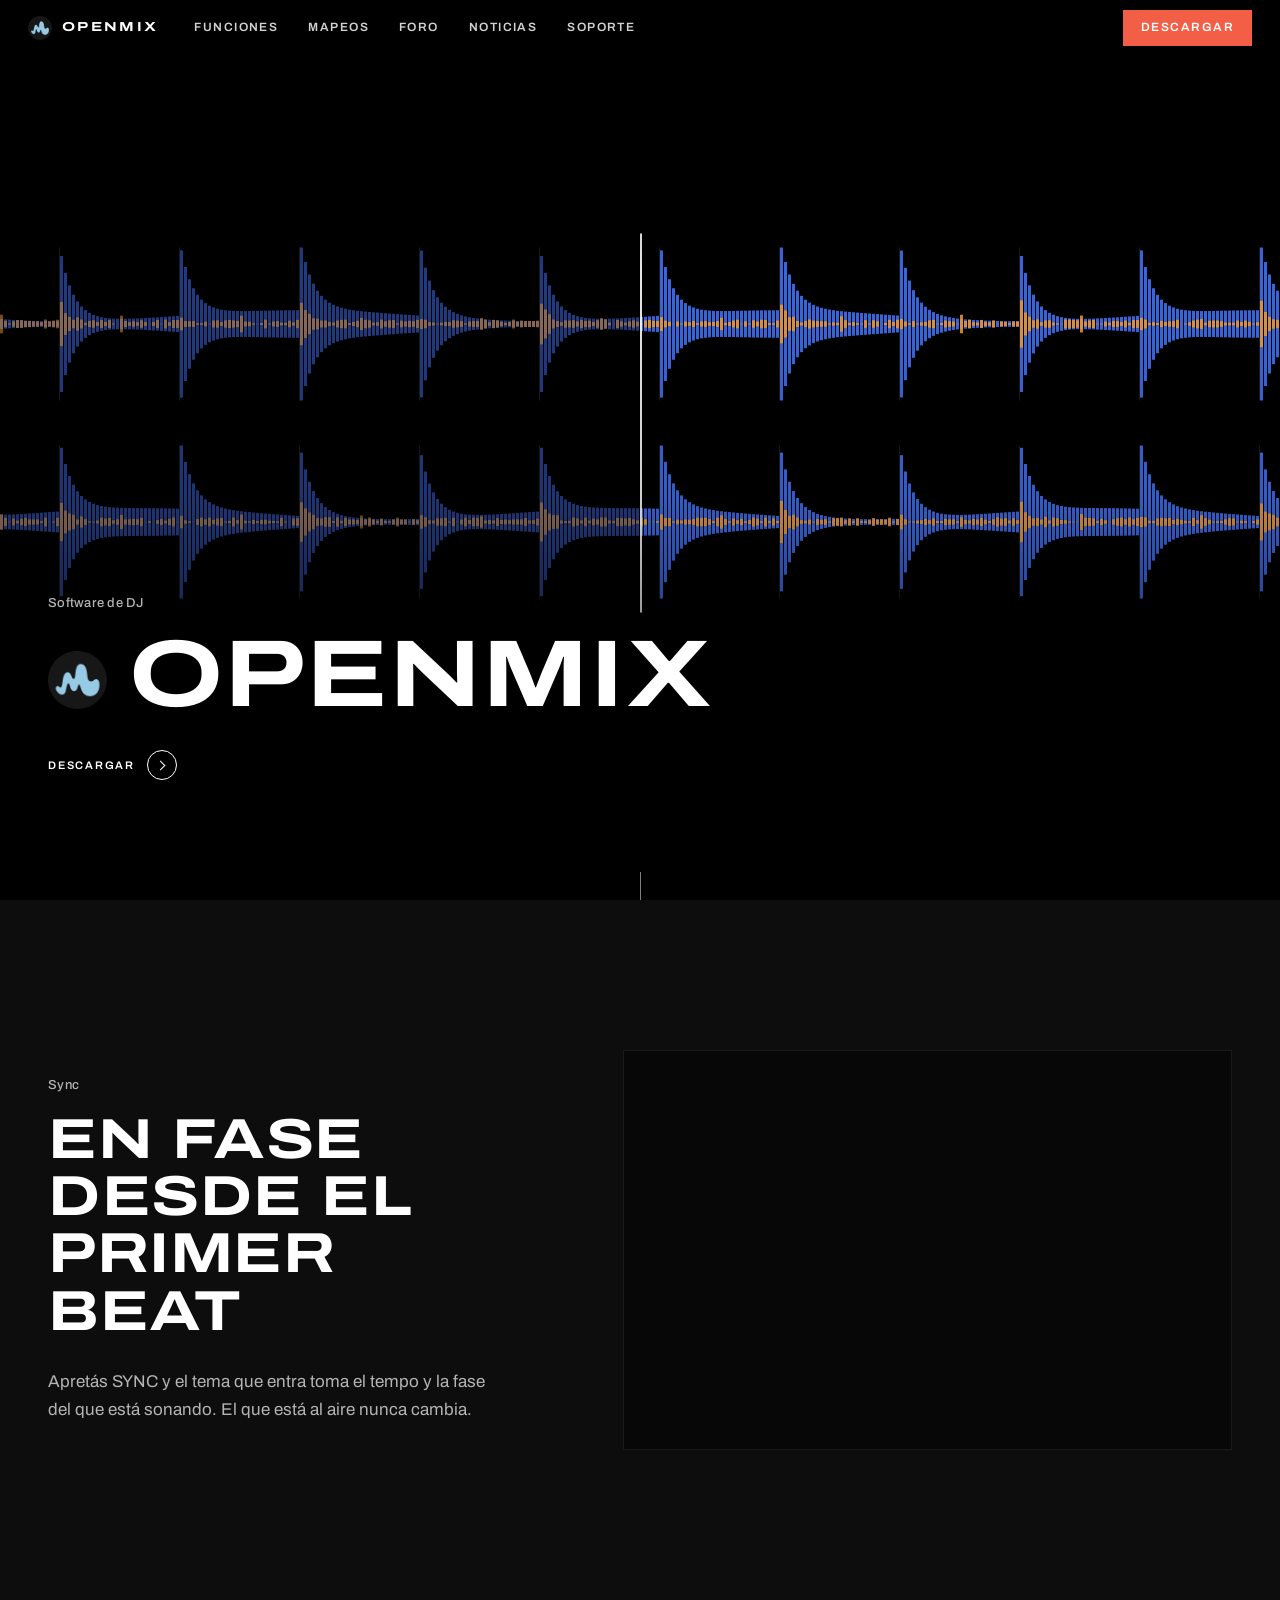
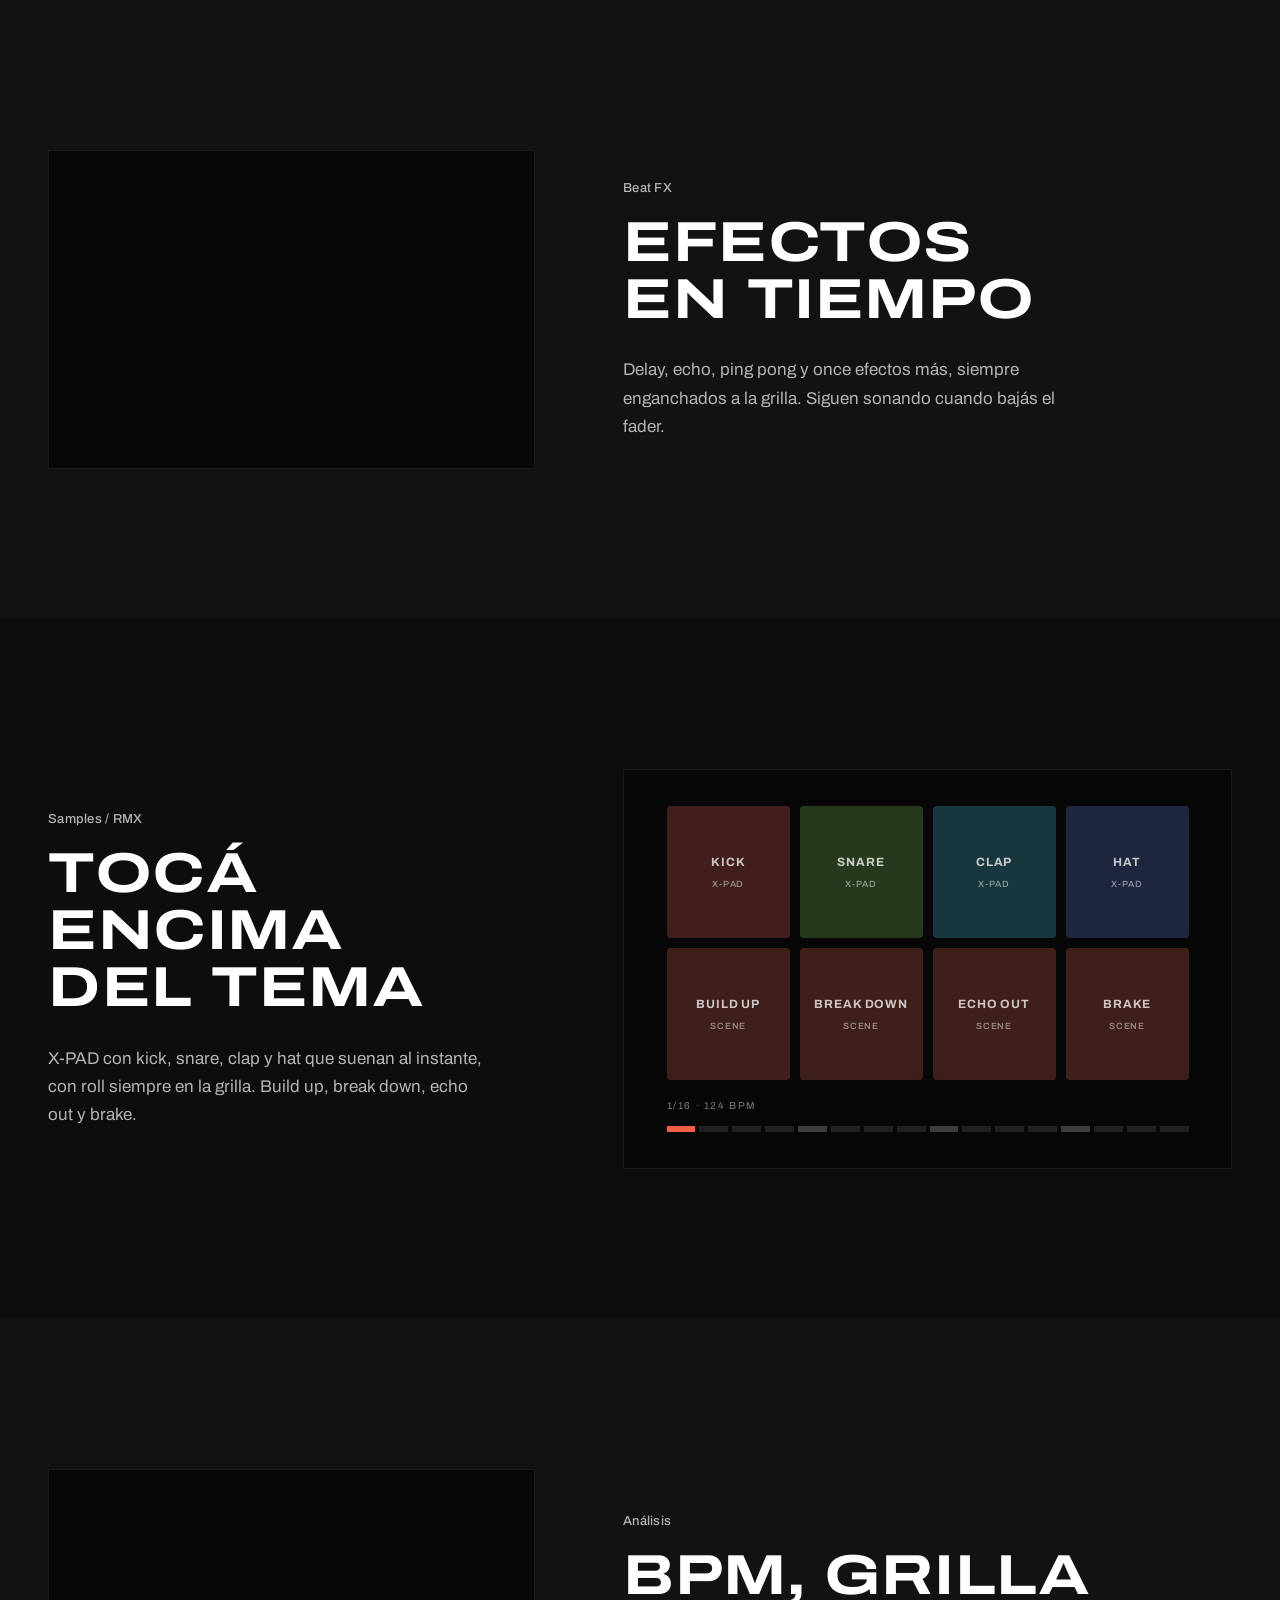
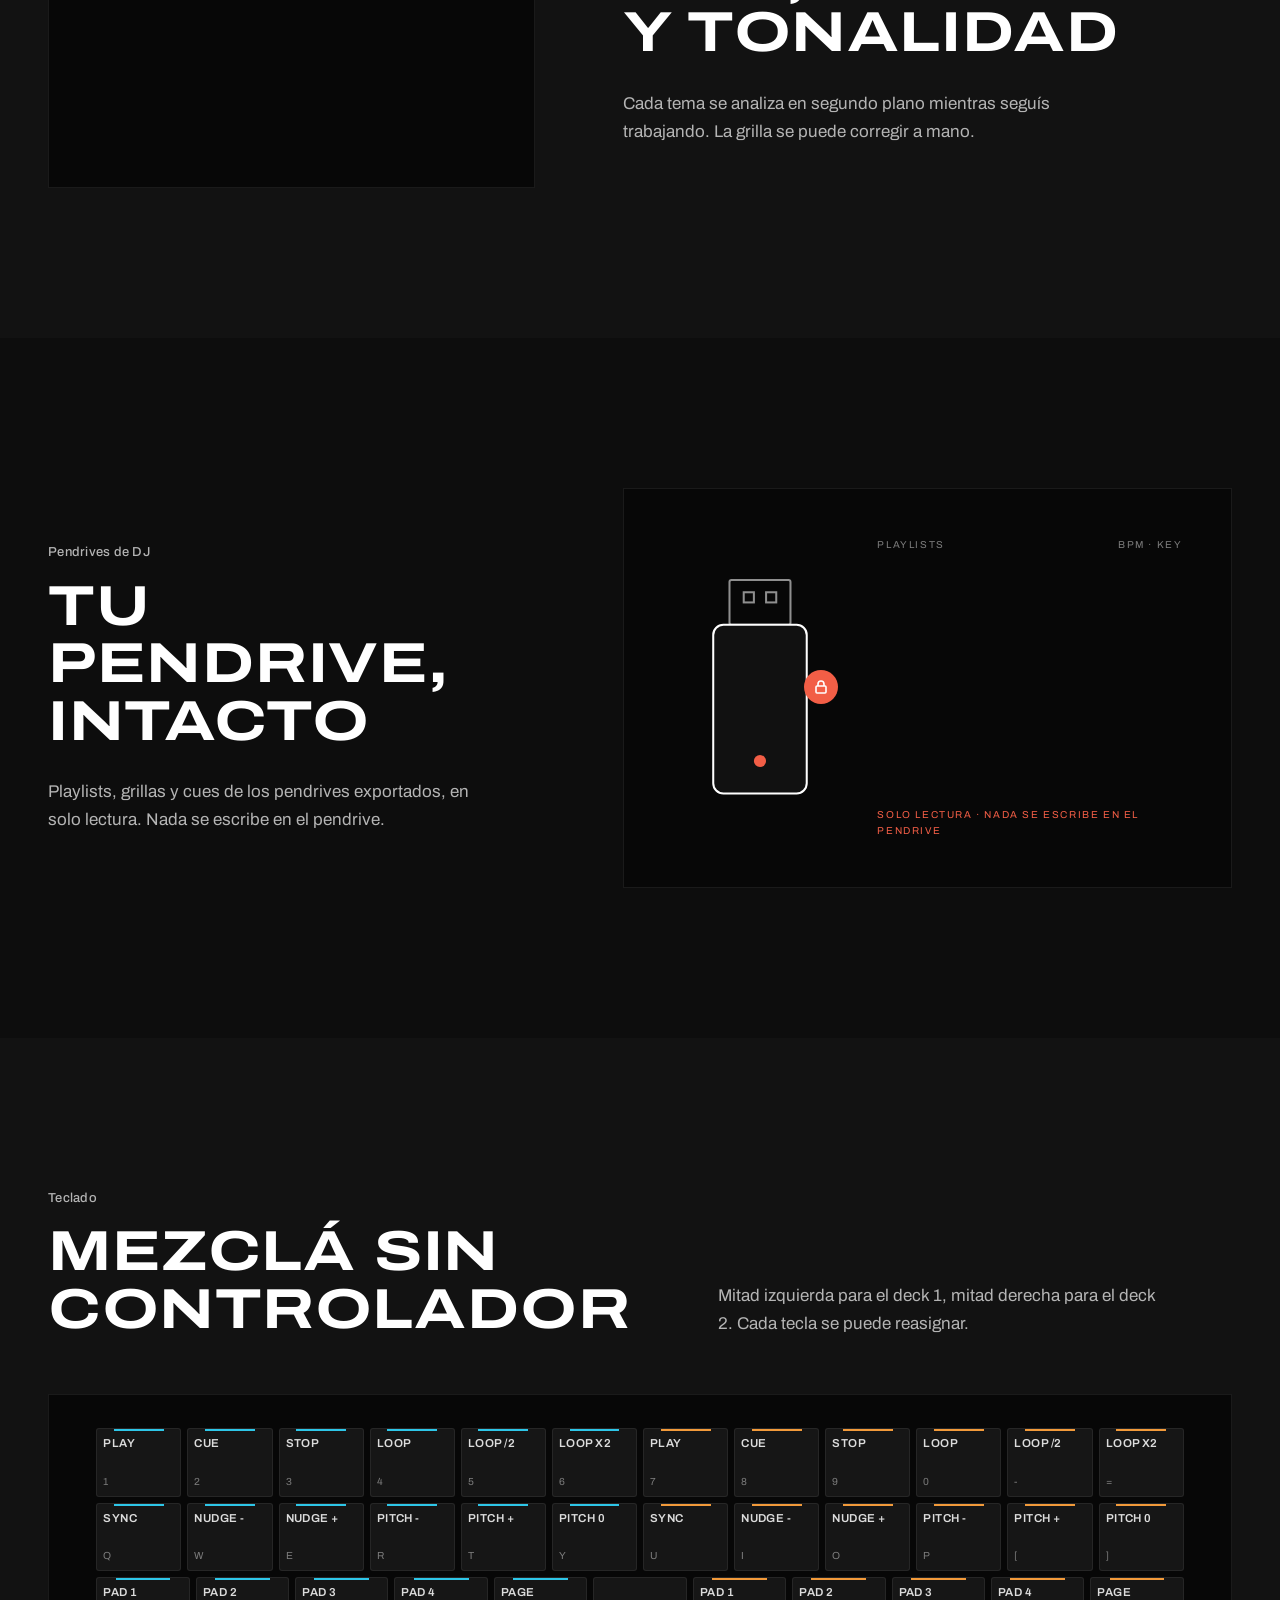
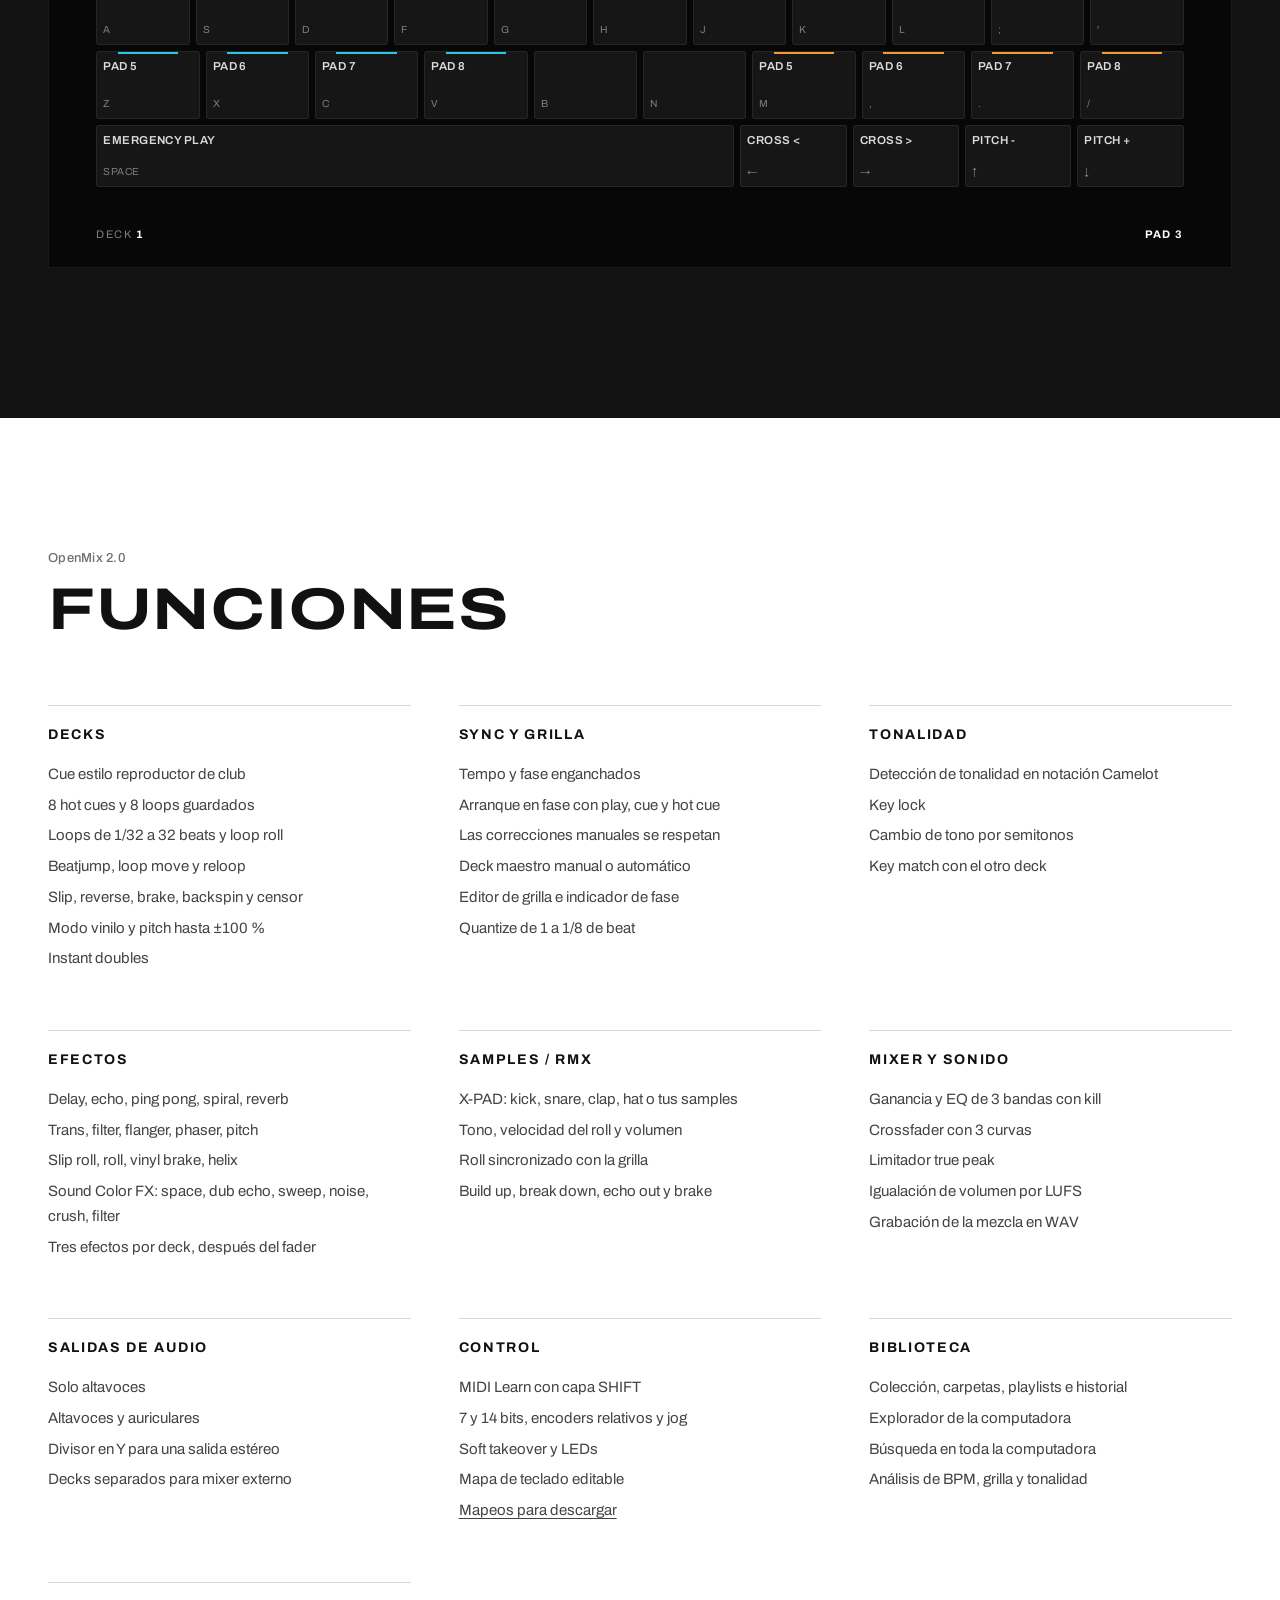
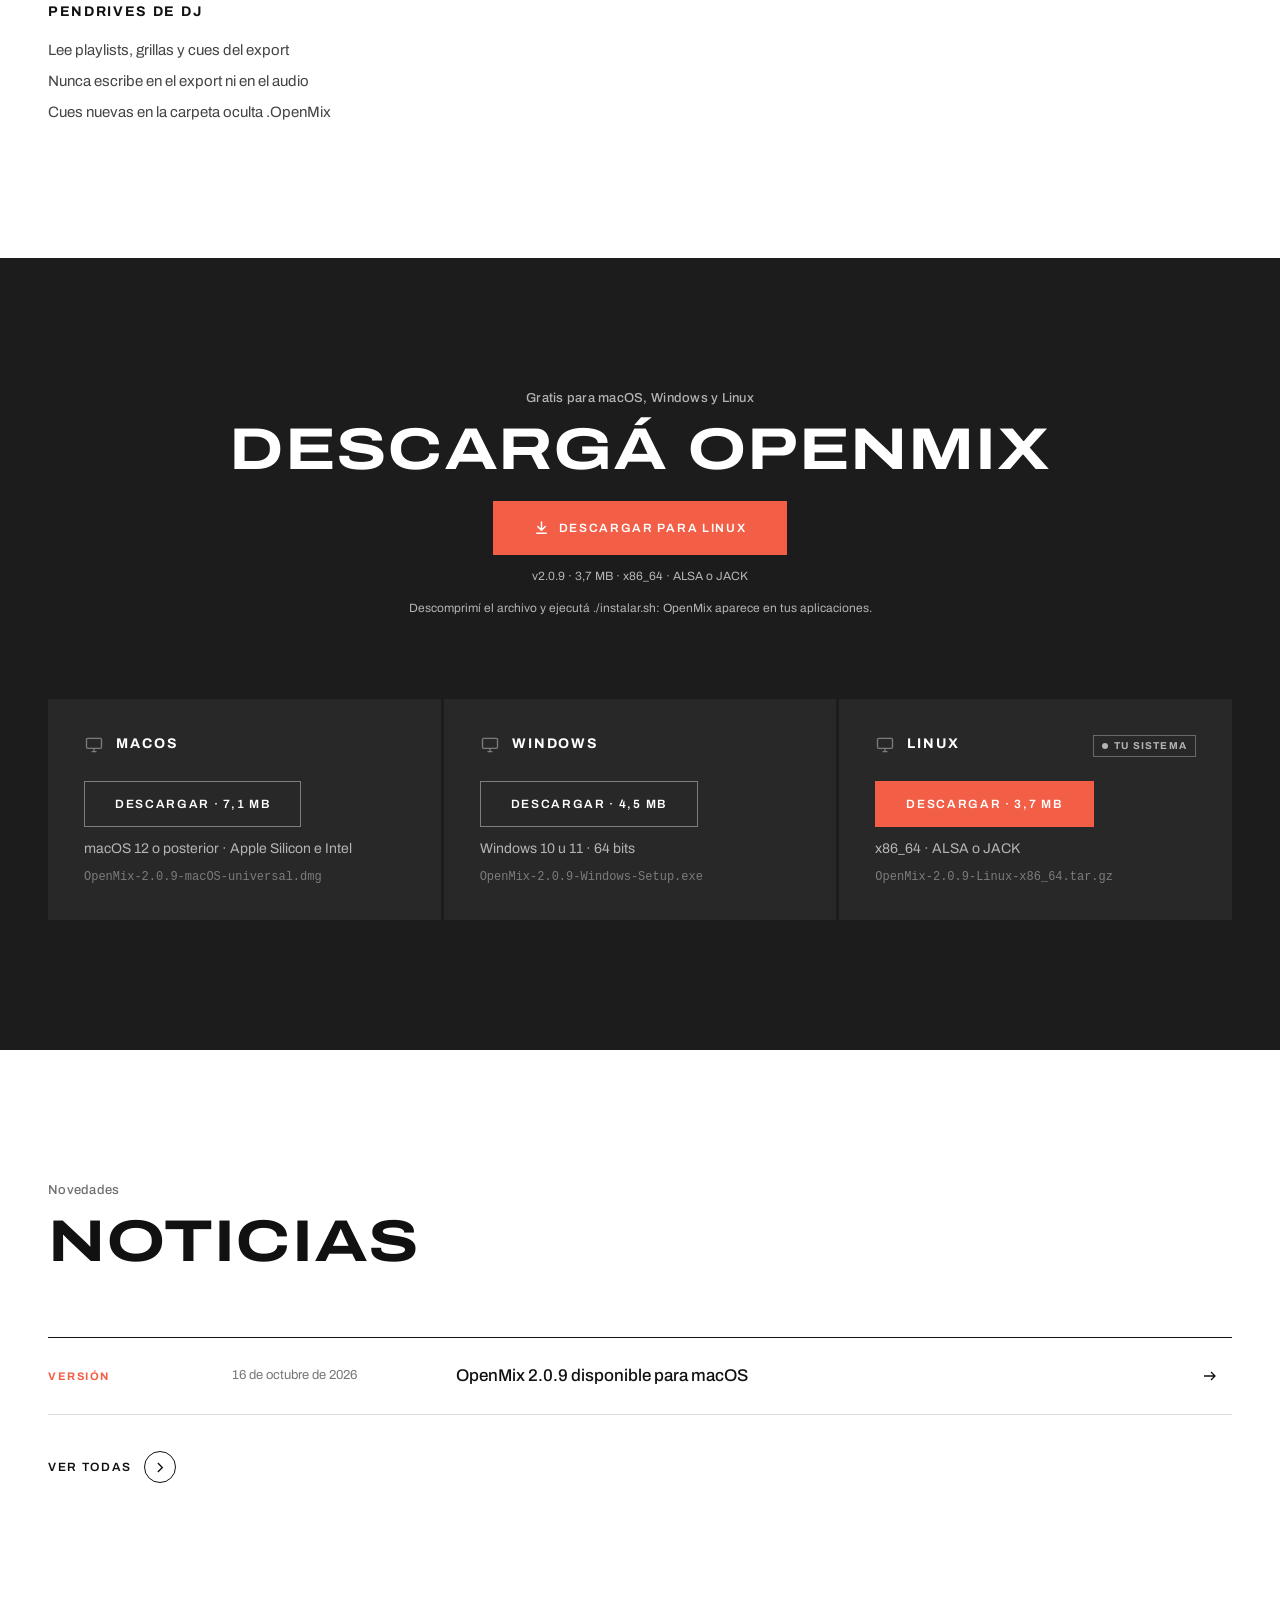
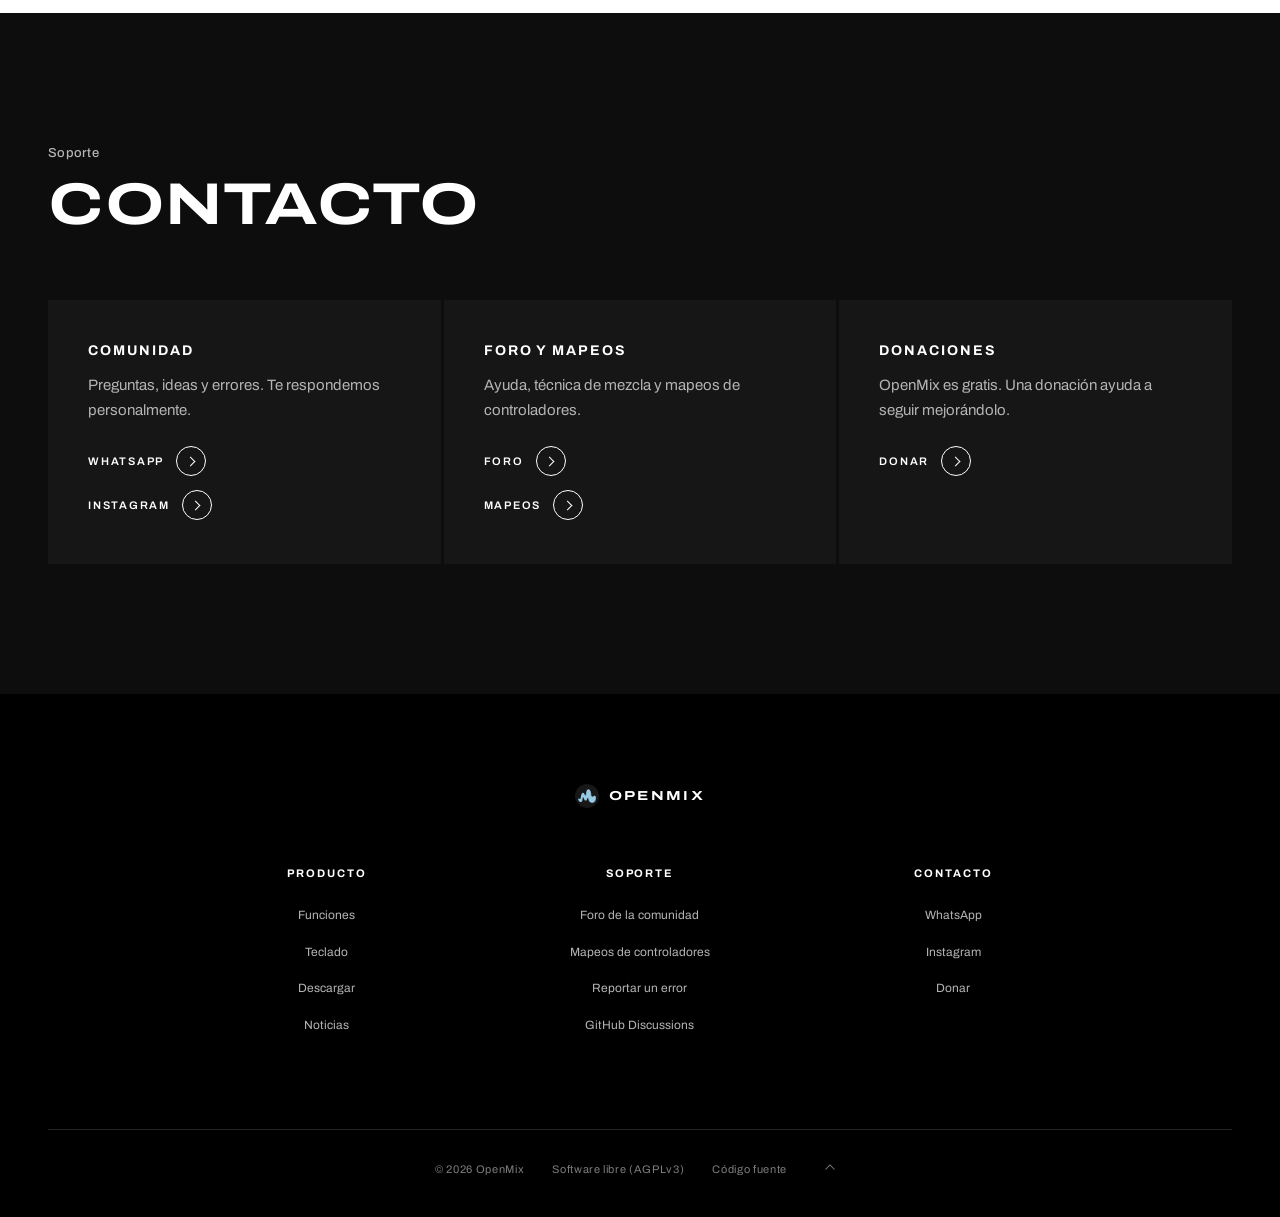
==== commit 270765d6: "Web: rediseño con animaciones (portada con la forma de onda, una animación por función) - Entrada co" ====
--- a/website/index.html
+++ b/website/index.html
@@ -3,13 +3,19 @@
 <head>
   <meta charset="utf-8">
   <meta name="viewport" content="width=device-width, initial-scale=1">
-  <title>OpenMix｜Software de DJ</title>
-  <meta name="description" content="OpenMix: software de DJ con sync de fase enganchada, key lock, análisis rápido, control MIDI y lectura de pendrives de DJ.">
+  <title>OpenMix — Software de DJ</title>
+  <meta name="description" content="OpenMix: software de DJ para macOS, Windows y Linux. Sync con fase enganchada, key lock, Beat FX, SAMPLES/RMX, control MIDI y lectura de pendrives de DJ.">
   <meta name="theme-color" content="#000000">
   <link rel="icon" href="assets/img/favicon.png">
+  <link rel="preconnect" href="https://fonts.googleapis.com">
+  <link rel="preconnect" href="https://fonts.gstatic.com" crossorigin>
+  <link rel="stylesheet" href="https://fonts.googleapis.com/css2?family=Archivo:wdth,wght@62..125,400..800&display=swap">
   <link rel="stylesheet" href="assets/site.css">
+  <script>try { if (sessionStorage.getItem("om-intro") === "1") document.documentElement.classList.add("no-intro"); } catch (e) {}</script>
 </head>
 <body>
+
+<div class="intro" aria-hidden="true"><img src="assets/img/logo.png" alt=""><span class="word">OPENMIX</span></div>
 
 <header class="topbar">
   <div class="wide">
@@ -17,235 +23,196 @@
     <button class="menu-toggle" aria-label="Menú">Menú</button>
     <nav class="nav">
       <a href="#funciones">Funciones</a>
-      <a href="#atajos">Atajos</a>
       <a href="mapeos.html">Mapeos</a>
       <a href="foro.html">Foro</a>
-      <a href="#novedades">Novedades</a>
-      <a class="btn-dl push" href="#descarga"><svg viewBox="0 0 16 16" fill="none" stroke="currentColor" stroke-width="1.8" stroke-linecap="round" stroke-linejoin="round"><path d="M8 2v8M4.5 6.5 8 10l3.5-3.5M3 13.5h10"/></svg>Descargar</a>
-      <a class="btn-line" href="mapeos.html">Subir mapeo</a>
+      <a href="#noticias">Noticias</a>
+      <a href="#contacto">Soporte</a>
+      <a class="btn-dl" href="#descarga">Descargar</a>
     </nav>
   </div>
 </header>
 
 <main>
-  <!-- ── Hero a todo el ancho ─────────────────────────────────────────────── -->
-  <section class="hero">
-    <div class="bg" aria-hidden="true"></div>
-    <div class="inner">
-      <div class="logo"><img src="assets/img/logo.png" alt="">OpenMix</div>
-      <p class="tagline">Software de DJ para mezclar en vivo. Dos decks, mixer, efectos y tu biblioteca en una sola pantalla.</p>
-      <div class="download-cta on-dark">
-        <a class="btn primary big" data-download-main href="#descarga">Descargar</a>
+  <section class="hero" aria-label="OpenMix">
+    <div class="slide on">
+      <div class="media"><canvas class="wave" aria-hidden="true"></canvas></div>
+      <div class="copy"><div class="wrap">
+        <span class="kicker">Software de DJ</span>
+        <h2><img class="hero-logo" src="assets/img/logo.png" alt="">OpenMix</h2>
+        <a class="discover" href="#descarga">Descargar <i aria-hidden="true"></i></a>
+      </div></div>
+    </div>
+    <span class="scroll-cue" aria-hidden="true"></span>
+  </section>
+
+  
+
+  
+
+  
+
+  <section class="feature-sec" id="sync">
+    <div class="wrap feature-grid">
+      <div class="copy">
+        <span class="kicker reveal">Sync</span>
+        <h2 class="display reveal d1">En fase<br>desde el primer beat</h2>
+        <p class="reveal d2">Apretás SYNC y el tema que entra toma el tempo y la fase del que está sonando. El que está al aire nunca cambia.</p>
+      </div>
+      <div class="stage reveal d1" data-scene="sync"><canvas></canvas></div>
+    </div>
+  </section>
+  <section class="feature-sec graphite" id="fx">
+    <div class="wrap feature-grid flip">
+      <div class="copy">
+        <span class="kicker reveal">Beat FX</span>
+        <h2 class="display reveal d1">Efectos<br>en tiempo</h2>
+        <p class="reveal d2">Delay, echo, ping pong y once efectos más, siempre enganchados a la grilla. Siguen sonando cuando bajás el fader.</p>
+      </div>
+      <div class="stage reveal d1" data-scene="fx"><canvas></canvas></div>
+    </div>
+  </section>
+  <section class="feature-sec" id="rmx">
+    <div class="wrap feature-grid">
+      <div class="copy">
+        <span class="kicker reveal">Samples / RMX</span>
+        <h2 class="display reveal d1">Tocá encima<br>del tema</h2>
+        <p class="reveal d2">X-PAD con kick, snare, clap y hat que suenan al instante, con roll siempre en la grilla. Build up, break down, echo out y brake.</p>
+      </div>
+      <div class="stage reveal d1" data-scene="rmx"></div>
+    </div>
+  </section>
+  <section class="feature-sec graphite" id="analisis">
+    <div class="wrap feature-grid flip">
+      <div class="copy">
+        <span class="kicker reveal">Análisis</span>
+        <h2 class="display reveal d1">BPM, grilla<br>y tonalidad</h2>
+        <p class="reveal d2">Cada tema se analiza en segundo plano mientras seguís trabajando. La grilla se puede corregir a mano.</p>
+      </div>
+      <div class="stage reveal d1" data-scene="analysis"><canvas></canvas></div>
+    </div>
+  </section>
+  <section class="feature-sec" id="pendrives">
+    <div class="wrap feature-grid">
+      <div class="copy">
+        <span class="kicker reveal">Pendrives de DJ</span>
+        <h2 class="display reveal d1">Tu pendrive,<br>intacto</h2>
+        <p class="reveal d2">Playlists, grillas y cues de los pendrives exportados, en solo lectura. Nada se escribe en el pendrive.</p>
+      </div>
+      <div class="stage reveal d1" data-scene="usb"></div>
+    </div>
+  </section>
+  <section class="feature-sec graphite" id="teclado">
+    <div class="wrap feature-grid stack">
+      <div class="copy">
+        <span class="kicker reveal">Teclado</span>
+        <h2 class="display reveal d1">Mezclá sin<br>controlador</h2>
+        <p class="reveal d2">Mitad izquierda para el deck 1, mitad derecha para el deck 2. Cada tecla se puede reasignar.</p>
+      </div>
+      <div class="stage reveal d1" data-scene="keys"></div>
+    </div>
+  </section>
+
+  <section class="section on-paper" id="funciones">
+    <div class="wrap">
+      <span class="kicker reveal">OpenMix 2.0</span>
+      <h2 class="section-title reveal d1">Funciones</h2>
+      <div class="reveal d2">
+      <div class="specs">
+        <div class="spec"><h3>Decks</h3>
+          <ul><li>Cue estilo reproductor de club</li><li>8 hot cues y 8 loops guardados</li><li>Loops de 1/32 a 32 beats y loop roll</li><li>Beatjump, loop move y reloop</li><li>Slip, reverse, brake, backspin y censor</li><li>Modo vinilo y pitch hasta ±100 %</li><li>Instant doubles</li></ul></div>
+        <div class="spec"><h3>Sync y grilla</h3>
+          <ul><li>Tempo y fase enganchados</li><li>Arranque en fase con play, cue y hot cue</li><li>Las correcciones manuales se respetan</li><li>Deck maestro manual o automático</li><li>Editor de grilla e indicador de fase</li><li>Quantize de 1 a 1/8 de beat</li></ul></div>
+        <div class="spec"><h3>Tonalidad</h3>
+          <ul><li>Detección de tonalidad en notación Camelot</li><li>Key lock</li><li>Cambio de tono por semitonos</li><li>Key match con el otro deck</li></ul></div>
+        <div class="spec"><h3>Efectos</h3>
+          <ul><li>Delay, echo, ping pong, spiral, reverb</li><li>Trans, filter, flanger, phaser, pitch</li><li>Slip roll, roll, vinyl brake, helix</li><li>Sound Color FX: space, dub echo, sweep, noise, crush, filter</li><li>Tres efectos por deck, después del fader</li></ul></div>
+        <div class="spec"><h3>SAMPLES / RMX</h3>
+          <ul><li>X-PAD: kick, snare, clap, hat o tus samples</li><li>Tono, velocidad del roll y volumen</li><li>Roll sincronizado con la grilla</li><li>Build up, break down, echo out y brake</li></ul></div>
+        <div class="spec"><h3>Mixer y sonido</h3>
+          <ul><li>Ganancia y EQ de 3 bandas con kill</li><li>Crossfader con 3 curvas</li><li>Limitador true peak</li><li>Igualación de volumen por LUFS</li><li>Grabación de la mezcla en WAV</li></ul></div>
+        <div class="spec"><h3>Salidas de audio</h3>
+          <ul><li>Solo altavoces</li><li>Altavoces y auriculares</li><li>Divisor en Y para una salida estéreo</li><li>Decks separados para mixer externo</li></ul></div>
+        <div class="spec"><h3>Control</h3>
+          <ul><li>MIDI Learn con capa SHIFT</li><li>7 y 14 bits, encoders relativos y jog</li><li>Soft takeover y LEDs</li><li>Mapa de teclado editable</li><li><a class="link" href="mapeos.html">Mapeos para descargar</a></li></ul></div>
+        <div class="spec"><h3>Biblioteca</h3>
+          <ul><li>Colección, carpetas, playlists e historial</li><li>Explorador de la computadora</li><li>Búsqueda en toda la computadora</li><li>Análisis de BPM, grilla y tonalidad</li></ul></div>
+        <div class="spec"><h3>Pendrives de DJ</h3>
+          <ul><li>Lee playlists, grillas y cues del export</li><li>Nunca escribe en el export ni en el audio</li><li>Cues nuevas en la carpeta oculta .OpenMix</li></ul></div>
+      </div>
+      </div>
+    </div>
+  </section>
+
+  <section class="section download-band graphite" id="descarga">
+    <div class="wrap">
+      <span class="kicker reveal">Gratis para macOS, Windows y Linux</span>
+      <h2 class="section-title reveal d1">Descargá OpenMix</h2>
+      <div class="download-cta reveal d2">
+        <a class="btn big" data-download-main href="#descarga">Descargar</a>
         <p class="meta" data-download-meta></p>
         <p class="notice" data-download-notice></p>
-        <p class="meta"><a href="#descarga">Otras plataformas</a></p>
-      </div>
-    </div>
-  </section>
-
-  <!-- ── Tarjetas destacadas ──────────────────────────────────────────────── -->
-  <section class="banners">
-    <div class="row">
-      <a class="banner" href="mapeos.html">
-        <span class="img" style="background-size:300%;background-position:50% 45%"></span>
-        <span class="txt"><b>Mapeos de controladores</b><span>Oficiales y de la comunidad, listos para descargar</span></span>
-      </a>
-      <a class="banner" href="foro.html">
-        <span class="img" style="background-size:240%;background-position:0% 100%"></span>
-        <span class="txt"><b>Foro de la comunidad</b><span>Ayuda, ideas, errores y técnica de mezcla</span></span>
-      </a>
-      <a class="banner" href="#descarga">
-        <span class="img" style="background-size:170%;background-position:50% 6%"></span>
-        <span class="txt"><b>OpenMix 2.0</b><span>Descarga gratuita para macOS, Windows y Linux</span></span>
-      </a>
-    </div>
-  </section>
-
-  <!-- ── Bloques destacados ───────────────────────────────────────────────── -->
-  <section class="intro">
-    <div class="wrap">
-      <h2>Todo lo que necesitás para mezclar</h2>
-      <p>Cada función que ves acá ya está en la versión actual.</p>
-    </div>
-  </section>
-
-  <section class="usp" id="funciones">
-    <div class="wrap">
-      <article class="usp-block">
-        <div class="copy">
-          <h3>Sync con la fase enganchada</h3>
-          <p class="lead">Tempo y fase se mantienen alineados todo el tiempo, con pitch al estilo de los reproductores de club e indicador de fase entre los dos decks.</p>
-          <p class="note">Editor de beatgrid incluido: las grillas corregidas se guardan en la biblioteca o en el propio disco.</p>
-          <a class="more" href="#todas">Más información</a>
+      </div>
+      <div class="platforms reveal d3" id="platforms"></div>
+    </div>
+  </section>
+
+  <section class="section on-paper news" id="noticias">
+    <div class="wrap">
+      <span class="kicker reveal">Novedades</span>
+      <h2 class="section-title reveal d1">Noticias</h2>
+      <ul class="news-list reveal d2" id="news"><li class="row">Cargando…</li></ul>
+      <p class="all"><a class="more" href="foro.html">Ver todas</a></p>
+    </div>
+  </section>
+
+  
+
+  <section class="section" id="contacto">
+    <div class="wrap">
+      <span class="kicker reveal">Soporte</span>
+      <h2 class="section-title reveal d1">Contacto</h2>
+      <div class="contact-grid reveal d2">
+        <div>
+          <h3>Comunidad</h3>
+          <p>Preguntas, ideas y errores. Te respondemos personalmente.</p>
+          <div class="links">
+            <a class="discover" href="https://chat.whatsapp.com/EfyHSpbE1KGJ3zcCKjhx4R" target="_blank" rel="noopener">WhatsApp <i aria-hidden="true"></i></a>
+            <a class="discover" href="https://ig.me/m/nanobrunetti" target="_blank" rel="noopener">Instagram <i aria-hidden="true"></i></a>
+          </div>
         </div>
-        <div class="laptop"><div class="lid"><div class="screen-img" style="background-size:cover;background-position:50% 0"></div></div><div class="base"></div></div>
-      </article>
-
-      <article class="usp-block dark flip">
-        <div class="copy">
-          <h3>Análisis de pistas en segundo plano</h3>
-          <p class="lead">BPM, grilla y tonalidad mientras seguís trabajando. En pruebas con una colección real, el 87,7 % de los BPM coincidió exactamente con los del análisis original de cada pendrive.</p>
-          <p class="note">Tempo por autocorrelación, seguimiento de beats, fase alineada al bombo y compás por cromagrama.</p>
-          <a class="more" href="#todas">Más información</a>
+        <div>
+          <h3>Foro y mapeos</h3>
+          <p>Ayuda, técnica de mezcla y mapeos de controladores.</p>
+          <div class="links">
+            <a class="discover" href="foro.html">Foro <i aria-hidden="true"></i></a>
+            <a class="discover" href="mapeos.html">Mapeos <i aria-hidden="true"></i></a>
+          </div>
         </div>
-        <div class="laptop"><div class="lid"><div class="screen-img" style="background-size:312.5%;background-position:44% 5.7%"></div></div><div class="base"></div></div>
-      </article>
-
-      <article class="usp-block">
-        <div class="copy">
-          <h3>Mezcla armónica con key lock</h3>
-          <p class="lead">Tonalidad en notación Camelot, key lock, cambio de tono por semitonos y key match con un clic. Lo compatible se resalta en la biblioteca.</p>
-          <a class="more" href="#todas">Más información</a>
+        <div>
+          <h3>Donaciones</h3>
+          <p>OpenMix es gratis. Una donación ayuda a seguir mejorándolo.</p>
+          <div class="links">
+            <a class="discover" href="https://onetouch.astropay.com/payment?external_reference_id=AERRP6sKfsrGdRunEEa6gJ7V5fQ1E0gO" target="_blank" rel="noopener">Donar <i aria-hidden="true"></i></a>
+          </div>
         </div>
-        <div class="laptop"><div class="lid"><div class="screen-img" style="background-size:317.5%;background-position:0% 100%"></div></div><div class="base"></div></div>
-      </article>
-
-      <article class="usp-block flip">
-        <div class="copy">
-          <h3>Tus pendrives de DJ, intactos</h3>
-          <p class="lead">OpenMix lee playlists, grillas y cues de los pendrives exportados para reproductores de DJ sin escribir nada en ellos. Tu pendrive sigue funcionando en la cabina.</p>
-          <p class="note">Las cues nuevas se guardan aparte, en una carpeta oculta .OpenMix del mismo disco.</p>
-          <a class="more" href="#todas">Más información</a>
-        </div>
-        <div class="laptop"><div class="lid"><div class="screen-img" style="background-size:256%;background-position:0% 49.5%"></div></div><div class="base"></div></div>
-      </article>
-    </div>
-  </section>
-
-  <!-- ── Banda negra ──────────────────────────────────────────────────────── -->
-  <section class="band">
-    <div class="wide">
-      <div class="collage" aria-hidden="true">
-        <span class="shot" style="left:2%;top:4%;background-size:520%;background-position:2% 62%"></span>
-        <span class="shot" style="left:30%;top:-6%;background-size:560%;background-position:50% 50%"></span>
-        <span class="shot" style="left:58%;top:6%;background-size:520%;background-position:98% 62%"></span>
-        <span class="shot" style="left:16%;top:46%;background-size:480%;background-position:30% 8%"></span>
-        <span class="shot" style="left:46%;top:44%;background-size:500%;background-position:6% 26%"></span>
-      </div>
-      <div class="copy">
-        <h2>Sonido profesional, sin vueltas</h2>
-        <p>Remuestreo sinc de 32 taps, limitador true-peak con look-ahead, auto-gain por LUFS y micro-crossfades para que los saltos de loop y hot cue no hagan clic.</p>
-        <a class="more" href="#todas">Más información</a>
-      </div>
-    </div>
-  </section>
-
-  <!-- ── Todas las funciones ──────────────────────────────────────────────── -->
-  <section class="features" id="todas">
-    <div class="wrap">
-      <div class="sec-heading">
-        <p class="en">Features</p>
-        <h2>Todas las funciones de OpenMix</h2>
-      </div>
-      <div class="feature-cards">
-        <div class="fcard"><h3><i style="background:#2ec6e8"></i>Decks</h3><p class="sub">Control total de cada pista</p>
-          <ul class="checks"><li>Cue estilo reproductor de club y 8 hot cues</li><li>Loops de 1/32 a 32, loops guardados y loop roll</li><li>Beatjump, loop move y reloop</li><li>Slip, reverse, brake, backspin y censor</li><li>Scratch en modo vinilo, pitch hasta ±100 %</li><li>Instant doubles</li></ul></div>
-        <div class="fcard"><h3><i style="background:#6f8ff2"></i>Sync</h3><p class="sub">Fase enganchada siempre</p>
-          <ul class="checks"><li>Sync de tempo y fase continuo</li><li>Pitch al estilo de los reproductores de club</li><li>Indicador de fase entre decks</li><li>Editor de beatgrid (GRID)</li><li>Quantize para cues y loops</li></ul></div>
-        <div class="fcard"><h3><i style="background:#efc24a"></i>Tonalidad</h3><p class="sub">Mezcla armónica</p>
-          <ul class="checks"><li>Detección de tonalidad en Camelot</li><li>Key lock (master tempo)</li><li>Cambio de tono por semitonos</li><li>Key match con el otro deck</li><li>Compatibles resaltadas en la biblioteca</li></ul></div>
-        <div class="fcard"><h3><i></i>Mixer</h3><p class="sub">Dos canales completos</p>
-          <ul class="checks"><li>Ganancia y EQ aislador de 3 bandas con kill</li><li>Filtro LPF / HPF por canal</li><li>Pre-escucha (PFL) a salidas 3/4</li><li>Crossfader con 3 curvas</li><li>Limitador master</li><li>Grabación de la mezcla en WAV</li></ul></div>
-        <div class="fcard"><h3><i style="background:#e064c4"></i>Efectos</h3><p class="sub">3 slots por deck</p>
-          <ul class="checks"><li>Echo, delay, reverb, flanger, phaser</li><li>Gate, bitcrush, noise y filter</li><li>Roll, backspin y brake</li><li>SAMPLES/RMX: X-pads, build up, break down y echo out</li></ul></div>
-        <div class="fcard"><h3><i style="background:#3ccb8b"></i>Control</h3><p class="sub">MIDI y teclado</p>
-          <ul class="checks"><li>MIDI Learn con SHIFT</li><li>7 y 14 bits, encoders relativos y jog</li><li>Soft takeover y LEDs</li><li>Atajos para los dos decks</li><li><a href="mapeos.html">Mapeos para descargar y compartir</a></li></ul></div>
-        <div class="fcard"><h3><i style="background:#3fc7e6"></i>Análisis</h3><p class="sub">Rápido y preciso</p>
-          <ul class="checks"><li>BPM, grilla y tonalidad en segundo plano</li><li>Fase alineada al bombo</li><li>Línea de tiempo de MP3 igual a la de los reproductores de club</li><li>Waveform de 3 bandas</li></ul></div>
-        <div class="fcard"><h3><i style="background:#f29a3a"></i>Pendrives</h3><p class="sub">Compatibilidad sin riesgos</p>
-          <ul class="checks"><li>Lee playlists, grillas y cues del export</li><li>Nunca escribe en el export ni en el audio</li><li>Cues nuevas en la carpeta oculta .OpenMix</li></ul></div>
-        <div class="fcard"><h3><i style="background:#a474f0"></i>Biblioteca</h3><p class="sub">Liviana y rápida</p>
-          <ul class="checks"><li>Base de datos liviana, sin servidor</li><li>Carpetas, playlists e historial</li><li>Búsqueda por título, artista, género o BPM</li><li>Ventana y tamaños que se recuerdan</li></ul></div>
-      </div>
-    </div>
-  </section>
-
-  <!-- ── Atajos ───────────────────────────────────────────────────────────── -->
-  <section class="shortcuts" id="atajos">
-    <div class="wrap">
-      <div class="sec-heading">
-        <p class="en">Keyboard</p>
-        <h2>Mezclá sin controlador</h2>
-        <p>Atajos simétricos para los dos decks. Con un controlador MIDI, cualquier función se asigna con MIDI Learn.</p>
-      </div>
-      <div class="table-wrap">
-        <table class="table">
-          <thead><tr><th class="deck-a">Deck 1</th><th class="deck-b">Deck 2</th><th>Acción</th></tr></thead>
-          <tbody>
-            <tr><td><kbd>Z</kbd><kbd>X</kbd><kbd>C</kbd></td><td><kbd>M</kbd><kbd>,</kbd><kbd>.</kbd></td><td>Cue · Play · Sync</td></tr>
-            <tr><td><kbd>1</kbd>–<kbd>4</kbd> <kbd>Q</kbd><kbd>W</kbd><kbd>E</kbd><kbd>R</kbd></td><td><kbd>7</kbd>–<kbd>0</kbd> <kbd>U</kbd><kbd>I</kbd><kbd>O</kbd><kbd>P</kbd></td><td>Hot cues 1–8 (<kbd>⇧</kbd> borra)</td></tr>
-            <tr><td><kbd>A</kbd><kbd>S</kbd><kbd>D</kbd></td><td><kbd>J</kbd><kbd>K</kbd><kbd>L</kbd></td><td>Loop · ½ · ×2 (<kbd>⇧</kbd> beatjump)</td></tr>
-            <tr><td><kbd>F</kbd><kbd>G</kbd></td><td><kbd>[</kbd><kbd>]</kbd></td><td>Pitch bend − / +</td></tr>
-            <tr><td><kbd>T</kbd></td><td><kbd>Y</kbd></td><td>Loop roll ¼</td></tr>
-            <tr><td><kbd>V</kbd></td><td><kbd>/</kbd></td><td>Brake</td></tr>
-            <tr><td><kbd>⇧A</kbd><kbd>⇧Z</kbd><kbd>⇧C</kbd></td><td><kbd>⇧J</kbd><kbd>⇧M</kbd><kbd>⇧.</kbd></td><td>Reverse · Censor · Slip</td></tr>
-            <tr><td colspan="2"><kbd>↑</kbd><kbd>↓</kbd> navegar · <kbd>⇧←</kbd><kbd>⇧→</kbd> cargar en deck 1 / 2</td><td><kbd>⌘F</kbd> buscar · <kbd>⌘,</kbd> configuración</td></tr>
-          </tbody>
-        </table>
-      </div>
-    </div>
-  </section>
-
-  <!-- ── Novedades (últimos temas del foro) ───────────────────────────────── -->
-  <section class="news" id="novedades">
-    <div class="wrap">
-      <div class="sec-heading">
-        <p class="en">News</p>
-        <h2>Novedades de la comunidad</h2>
-      </div>
-      <ul class="news-list" id="news"><li class="row">Cargando…</li></ul>
-      <p class="all"><a class="more" href="foro.html">Ver todo</a></p>
-    </div>
-  </section>
-
-  <!-- ── Descarga ─────────────────────────────────────────────────────────── -->
-  <section class="cta on-dark" id="descarga">
-    <div class="bg" aria-hidden="true"></div>
-    <div class="wrap">
-      <h2>Empezá a mezclar con OpenMix</h2>
-      <div class="download-cta">
-        <a class="btn primary big" data-download-main href="#descarga">Descargar</a>
-        <p class="meta" data-download-meta></p>
-        <p class="notice" data-download-notice></p>
-      </div>
-      <div class="platforms" id="platforms"></div>
+      </div>
     </div>
   </section>
 </main>
-
-  <!-- ── Contacto ─────────────────────────────────────────────────────────── -->
-  <section class="contact" id="contacto">
-    <div class="wrap center">
-      <h2>¿Dudas, ideas o algo que no anda?</h2>
-      <p class="muted">Escribinos y te respondemos. OpenMix se hace con lo que nos cuentan quienes lo usan.</p>
-      <div class="contact-actions">
-        <a class="btn primary" href="https://chat.whatsapp.com/EfyHSpbE1KGJ3zcCKjhx4R" target="_blank" rel="noopener">Comunidad de OpenMix en WhatsApp</a>
-        <a class="btn" href="https://ig.me/m/nanobrunetti" target="_blank" rel="noopener">Escribime por Instagram · @nanobrunetti</a>
-      </div>
-      <p class="dim small">También en WhatsApp como <b>@nanobrunetti</b>. Desde el programa: ícono de auriculares (arriba a la derecha) › Ayudanos a mejorar.</p>
-      <div class="donate">
-        <h3>Apoyá OpenMix</h3>
-        <p>OpenMix es gratis y siempre lo va a ser. Tu aporte nos ayuda a seguir mejorándolo.</p>
-        <a class="btn donate-btn" href="https://onetouch.astropay.com/payment?external_reference_id=AERRP6sKfsrGdRunEEa6gJ7V5fQ1E0gO" target="_blank" rel="noopener">♥ Hacer una donación</a>
-      </div>
-    </div>
-  </section>
 
 <footer>
   <div class="wrap">
-    <div class="top">
-      <a class="brand" href="index.html"><img src="assets/img/logo.png" alt="">OpenMix</a>
-    </div>
+    <div class="top"><a class="brand" href="index.html"><img src="assets/img/logo.png" alt="">OpenMix</a></div>
     <div class="cols">
-      <div><h4>Producto</h4><ul><li><a href="#funciones">Funciones</a></li><li><a href="#todas">Todas las funciones</a></li><li><a href="#atajos">Atajos de teclado</a></li></ul></div>
-      <div><h4>Comunidad</h4><ul><li><a href="mapeos.html">Mapeos</a></li><li><a href="foro.html">Foro</a></li><li><a href="#novedades">Novedades</a></li></ul></div>
-      <div><h4>Ayuda</h4><ul><li><a href="https://github.com/clipxel/OpenMix/discussions" target="_blank" rel="noopener">Discusiones en GitHub</a></li><li><a href="foro.html#c=ayuda">Ayuda</a></li><li><a href="foro.html#c=controladores">Controladores</a></li><li><a href="foro.html#c=errores">Reportar un error</a></li></ul></div>
-      <div><h4>Contacto</h4><ul><li><a href="https://chat.whatsapp.com/EfyHSpbE1KGJ3zcCKjhx4R" target="_blank" rel="noopener">Comunidad (WhatsApp)</a></li><li><a href="https://ig.me/m/nanobrunetti" target="_blank" rel="noopener">Instagram @nanobrunetti</a></li><li><a href="https://onetouch.astropay.com/payment?external_reference_id=AERRP6sKfsrGdRunEEa6gJ7V5fQ1E0gO" target="_blank" rel="noopener">♥ Donar</a></li></ul></div>
-      <div><h4>Descargar</h4><ul><li><a href="#descarga">macOS</a></li><li><a href="#descarga">Windows</a></li><li><a href="#descarga">Linux</a></li></ul></div>
+      <div class="group"><h4>Producto</h4><ul><li><a href="#funciones">Funciones</a></li><li><a href="#teclado">Teclado</a></li><li><a href="#descarga">Descargar</a></li><li><a href="#noticias">Noticias</a></li></ul></div>
+      <div class="group"><h4>Soporte</h4><ul><li><a href="foro.html">Foro de la comunidad</a></li><li><a href="mapeos.html">Mapeos de controladores</a></li><li><a href="foro.html#c=errores">Reportar un error</a></li><li><a href="https://github.com/clipxel/OpenMix/discussions" target="_blank" rel="noopener">GitHub Discussions</a></li></ul></div>
+      <div class="group"><h4>Contacto</h4><ul><li><a href="https://chat.whatsapp.com/EfyHSpbE1KGJ3zcCKjhx4R" target="_blank" rel="noopener">WhatsApp</a></li><li><a href="https://ig.me/m/nanobrunetti" target="_blank" rel="noopener">Instagram</a></li><li><a href="https://onetouch.astropay.com/payment?external_reference_id=AERRP6sKfsrGdRunEEa6gJ7V5fQ1E0gO" target="_blank" rel="noopener">Donar</a></li></ul></div>
     </div>
     <div class="legal">
-      <span>© <span id="year"></span> OpenMix · Software libre (AGPLv3) · <a href="https://github.com/clipxel/OpenMix" target="_blank" rel="noopener">Código fuente en GitHub</a></span>
-      <button class="totop" aria-label="Volver arriba" onclick="scrollTo({top:0})"><svg viewBox="0 0 24 24" fill="none" stroke="currentColor" stroke-width="1.4"><path d="M4 4h16M6 14l6-6 6 6M12 8v13"/></svg></button>
+      <span>© <span id="year"></span> OpenMix</span>
+      <span>Software libre (AGPLv3)</span>
+      <a href="https://github.com/clipxel/OpenMix" target="_blank" rel="noopener">Código fuente</a>
+      <button class="totop" aria-label="Volver arriba" onclick="scrollTo({top:0})"><svg viewBox="0 0 24 24" fill="none" stroke="currentColor" stroke-width="1.4"><path d="M6 14l6-6 6 6"/></svg></button>
     </div>
   </div>
 </footer>
@@ -253,5 +220,6 @@
 <script src="assets/js/common.js"></script>
 <script src="assets/js/download.js"></script>
 <script src="assets/js/home.js"></script>
+<script src="assets/js/motion.js"></script>
 </body>
 </html>
--- a/website/assets/site.css
+++ b/website/assets/site.css
@@ -1,435 +1,433 @@
 /* OpenMix — sitio web.
-   Lenguaje visual de sitio de producto de DJ: barra negra fina, Helvetica en negrita,
-   secciones blancas alternadas con bandas negras, bloques grises redondeados, botones píldora.
-   Identidad propia: coral de OpenMix (Theme.cpp) y colores de deck cian / naranja. */
+   Negro, títulos anchos en mayúscula, imágenes a pantalla completa y movimiento suave:
+   entrada con el logo, portada con la forma de onda en vivo, revelado al hacer scroll. */
 
 :root {
-  --ink: #222222;
-  --ink-2: #555555;
-  --ink-3: #797979;
-  --line: #e2e2e2;
-  --line-strong: #afafaf;
+  --black: #000000;
+  --ink: #0d0d0d;
+  --graphite: #1c1c1c;
+  --steel: #2b2b2b;
+  --line: rgba(255, 255, 255, 0.14);
+  --text: #ffffff;
+  --text-2: #b4b4b4;
+  --text-3: #7c7c7c;
   --paper: #ffffff;
-  --paper-2: #f6f6f6;
-  --paper-3: #eeeeee;
-
-  --night: #000000;
-  --night-2: #111214;
-  --night-3: #1e1f23;
-  --night-line: #2c2e33;
-  --night-text: #a8a8a8;
-
-  --accent: #f25e46;
-  --accent-hover: #e04a33;
-  --accent-soft: #f9b3a7;
-  --grad: linear-gradient(90deg, #f25e46 0%, #e84f7a 100%);
+  --paper-ink: #111111;
+  --paper-2: #f3f3f3;
+
+  --accent: #f25e46;          /* coral de OpenMix */
+  --deck-a: #2ec6e8;
+  --deck-b: #f29a3a;
   --ok: #3ccb8b;
 
-  --font: "Helvetica Neue", Helvetica, Roboto, Arial, -apple-system, BlinkMacSystemFont, sans-serif;
+  --font: "Archivo", "Helvetica Neue", Helvetica, Arial, sans-serif;
   --mono: "SF Mono", ui-monospace, Menlo, Consolas, monospace;
-  --max: 1080px;
-  --gutter: 24px;
-  --header: 44px;
+  --max: 1280px;
+  --gutter: 48px;
+  --header: 56px;
+  --ease: cubic-bezier(0.22, 0.61, 0.36, 1);
 }
 
 * { box-sizing: border-box; }
 html { scroll-behavior: smooth; scroll-padding-top: var(--header); }
-body {
-  margin: 0;
-  background: var(--paper);
-  color: var(--ink);
-  font: 15px/1.6 var(--font);
-  letter-spacing: 0.01em;
-  -webkit-font-smoothing: antialiased;
-}
-img { max-width: 100%; height: auto; display: block; }
+body { margin: 0; background: var(--ink); color: var(--text); font: 15px/1.65 var(--font); -webkit-font-smoothing: antialiased; }
+img { max-width: 100%; display: block; }
 a { color: inherit; text-decoration: none; }
 p { margin: 0; }
-h1, h2, h3 { margin: 0; font-weight: 700; line-height: 1.15; }
-::selection { background: var(--accent-soft); }
-:focus-visible { outline: 2px solid var(--accent); outline-offset: 2px; }
+ul { margin: 0; padding: 0; list-style: none; }
+h1, h2, h3, h4 { margin: 0; line-height: 1.05; }
+::selection { background: rgba(242, 94, 70, 0.45); }
+:focus-visible { outline: 1px solid currentColor; outline-offset: 3px; }
+code, kbd { font-family: var(--mono); font-size: 0.85em; }
 
 .wrap { max-width: var(--max); margin: 0 auto; padding: 0 var(--gutter); }
-.wide { max-width: 1400px; margin: 0 auto; padding: 0 var(--gutter); }
+.wide { padding: 0 28px; }
 .center { text-align: center; }
-.muted { color: var(--ink-2); }
-.dim { color: var(--ink-3); }
+.muted { color: var(--text-2); }
+.dim { color: var(--text-3); }
+.small { font-size: 13px; }
+@media (max-width: 760px) { :root { --gutter: 22px; } }
+
+/* Títulos anchos en mayúscula (el ancho viene del eje wdth de Archivo) */
+.display, .hero h1, .slide h2, .section-title, .tile b, .page-hero h1, .feature h3 {
+  font-family: var(--font); font-stretch: 125%; font-weight: 700; text-transform: uppercase; letter-spacing: 0.01em;
+}
+.kicker, .label, .eyebrow, .page-hero .en, .sec-heading .en {
+  display: block; font-size: 13px; font-weight: 500; letter-spacing: 0.02em; color: var(--text-2);
+}
+
+/* ── Entrada: logo sobre negro, después se abre la página ────────────────── */
+.intro {
+  position: fixed; inset: 0; z-index: 100; display: grid; place-items: center; background: var(--black);
+  transition: opacity 0.9s var(--ease) 0.2s, visibility 0s linear 1.2s;
+}
+.intro img { width: 78px; height: 78px; opacity: 0; transform: scale(0.86); animation: intro-logo 1.3s var(--ease) forwards; }
+.intro .word { position: absolute; top: calc(50% + 66px); font-stretch: 125%; font-weight: 700; letter-spacing: 0.32em; font-size: 13px; opacity: 0; animation: intro-word 1s var(--ease) 0.45s forwards; }
+.intro.done { opacity: 0; visibility: hidden; }
+@keyframes intro-logo { 60% { opacity: 1; transform: scale(1); } to { opacity: 1; transform: scale(1); } }
+@keyframes intro-word { to { opacity: 0.85; letter-spacing: 0.42em; } }
+html.no-intro .intro { display: none; }
 
 /* ── Barra superior ───────────────────────────────────────────────────────── */
-.topbar { position: sticky; top: 0; z-index: 30; background: var(--night); height: var(--header); }
-.topbar .wide { display: flex; align-items: center; gap: 28px; height: 100%; }
-.brand { display: inline-flex; align-items: center; gap: 8px; color: #fff; font-weight: 700; font-size: 17px; letter-spacing: 0.02em; }
-.brand img { width: 22px; height: 22px; }
-.nav { display: flex; align-items: center; gap: 22px; flex: 1; }
-.nav a { color: var(--night-text); font-size: 14px; transition: color 0.15s; }
+.topbar { position: fixed; top: 0; left: 0; right: 0; z-index: 30; height: var(--header); transition: background 0.4s var(--ease); }
+.topbar.solid, body.inner .topbar { background: rgba(0, 0, 0, 0.92); backdrop-filter: blur(12px); }
+.topbar .wide { display: flex; align-items: center; gap: 36px; height: 100%; }
+.brand { display: inline-flex; align-items: center; gap: 10px; font-stretch: 125%; font-weight: 700; font-size: 13px; letter-spacing: 0.18em; text-transform: uppercase; }
+.brand img { width: 24px; height: 24px; }
+.nav { display: flex; align-items: center; gap: 30px; flex: 1; }
+.nav a { font-size: 12px; font-weight: 600; letter-spacing: 0.12em; text-transform: uppercase; color: rgba(255, 255, 255, 0.82); transition: color 0.2s; }
 .nav a:hover, .nav a.active { color: #fff; }
-.nav .push { margin-left: auto; }
-.nav .btn-dl {
-  display: inline-flex; align-items: center; gap: 7px;
-  background: var(--grad); color: #fff; font-weight: 700; font-size: 13px;
-  padding: 5px 14px; border-radius: 6px;
-}
-.nav .btn-dl:hover { color: #fff; filter: brightness(1.08); }
-.nav .btn-line { color: #fff; border: 1px solid #fff; border-radius: 6px; padding: 4px 13px; font-size: 13px; font-weight: 700; }
-.nav .btn-line:hover { background: #fff; color: #000; }
-.nav svg { width: 14px; height: 14px; }
-.menu-toggle { display: none; margin-left: auto; background: none; border: 0; color: #fff; font: 700 13px var(--font); cursor: pointer; padding: 6px 0; }
-
-@media (max-width: 860px) {
+.nav .btn-dl { margin-left: auto; padding: 8px 18px; background: var(--accent); color: #fff; }
+.nav .btn-dl:hover { background: #ff6f57; }
+.menu-toggle { display: none; margin-left: auto; background: none; border: 0; color: #fff; font: 600 12px var(--font); letter-spacing: 0.12em; text-transform: uppercase; cursor: pointer; }
+@media (max-width: 900px) {
   .menu-toggle { display: block; }
-  .nav { display: none; position: absolute; top: var(--header); left: 0; right: 0; flex-direction: column; align-items: stretch;
-         gap: 0; background: var(--night); padding: 8px var(--gutter) 20px; border-top: 1px solid var(--night-line); }
+  .nav { display: none; position: absolute; top: var(--header); left: 0; right: 0; flex-direction: column; align-items: stretch; gap: 0;
+         background: var(--black); padding: 8px 22px 22px; }
   .nav.open { display: flex; }
-  .nav a { padding: 12px 0; border-bottom: 1px solid var(--night-line); font-size: 15px; }
-  .nav .push { margin: 0; }
-  .nav .btn-dl, .nav .btn-line { justify-content: center; margin-top: 12px; padding: 10px; border-bottom: 0; }
-  :root { --gutter: 16px; }
-}
-
-/* ── Botones ──────────────────────────────────────────────────────────────── */
-.more {
-  display: inline-flex; align-items: center; gap: 8px;
-  background: var(--accent); color: #fff;
-  font: 700 13.5px/1 var(--font); letter-spacing: 0.02em;
-  padding: 10px 15px 10px 18px; border-radius: 75px; border: 0; cursor: pointer;
-  transition: background 0.15s;
-}
-.more::after { content: ""; width: 6px; height: 6px; border: solid currentColor; border-width: 1.5px 1.5px 0 0; transform: rotate(45deg); margin-left: 2px; }
-.more:hover { background: var(--accent-hover); }
-
-.btn {
-  display: inline-flex; align-items: center; justify-content: center; gap: 8px;
-  min-height: 40px; padding: 0 22px;
-  border: 1px solid var(--ink); border-radius: 6px; background: var(--paper); color: var(--ink);
-  font: 700 14px/1 var(--font); cursor: pointer; white-space: nowrap;
-  transition: background 0.15s, color 0.15s;
-}
-.btn:hover { background: var(--ink); color: #fff; }
-.btn:disabled, .btn[aria-disabled="true"] { opacity: 0.4; cursor: default; pointer-events: none; }
-.btn.primary { background: var(--accent); border-color: var(--accent); color: #fff; }
-.btn.primary:hover { background: var(--accent-hover); border-color: var(--accent-hover); }
-.btn.ghost { border-color: transparent; background: transparent; }
-.btn.ghost:hover { background: var(--paper-3); color: var(--ink); }
-.btn.small { min-height: 32px; padding: 0 14px; font-size: 13px; }
-.btn.big { min-height: 54px; padding: 0 34px; font-size: 16px; border-radius: 75px; }
-.btn svg { width: 16px; height: 16px; }
-.on-dark .btn { background: transparent; border-color: #fff; color: #fff; }
-.on-dark .btn:hover { background: #fff; color: #000; }
-.on-dark .btn.primary { background: var(--accent); border-color: var(--accent); }
-.on-dark .btn.primary:hover { background: var(--accent-hover); color: #fff; }
-
-/* Etiqueta rectangular con borde */
-.tag {
-  display: inline-block; border: 1px solid currentColor; color: var(--ink-3);
-  font-size: 10.5px; font-weight: 700; letter-spacing: 0.06em; text-transform: uppercase;
-  padding: 1px 8px; border-radius: 3px; white-space: nowrap; line-height: 1.6;
-}
-.tag.accent { color: var(--accent); }
-
-/* Encabezado de sección: rótulo chico en color + título grande liviano */
-.sec-heading { text-align: center; display: grid; gap: 6px; margin-bottom: 48px; }
-.sec-heading .en { color: var(--accent); font-weight: 700; font-size: 16px; letter-spacing: 0.04em; }
-.sec-heading h2 { font-size: clamp(24px, 3vw, 30px); font-weight: 400; line-height: 1.4; }
-.sec-heading p { color: var(--ink-2); max-width: 640px; margin: 6px auto 0; }
-
-/* ── Hero ─────────────────────────────────────────────────────────────────── */
-.hero {
-  position: relative; overflow: hidden; background: var(--night);
-  min-height: min(78vh, 760px); display: grid; place-items: center; text-align: center; color: #fff;
-}
-.hero .bg {
-  position: absolute; inset: 0; background: url("img/openmix-performance.png") center 30% / cover no-repeat;
-  filter: saturate(1.2) brightness(0.42) blur(2px); transform: scale(1.08);
-}
-.hero::after { content: ""; position: absolute; inset: 0; background: radial-gradient(ellipse at center, rgba(0,0,0,0.1) 0%, rgba(0,0,0,0.78) 78%); }
-.hero .inner { position: relative; z-index: 1; padding: 80px var(--gutter); display: grid; justify-items: center; gap: 18px; }
-.hero .logo { display: flex; align-items: center; gap: 0.22em; font-size: clamp(44px, 8vw, 84px); font-weight: 700; letter-spacing: 0.01em; line-height: 1; }
-.hero .logo img { width: 1.05em; height: 1.05em; }
-.hero .tagline { font-size: clamp(17px, 2vw, 22px); font-weight: 700; max-width: 680px; }
-.hero .download-cta { margin-top: 18px; }
-
-.download-cta { display: grid; justify-items: center; gap: 10px; }
-.download-cta .meta { font-size: 13px; color: var(--night-text); }
-.download-cta .notice { font-size: 13px; color: #d0d0d0; max-width: 520px; }
+  .nav a { padding: 15px 0; border-bottom: 1px solid var(--line); }
+  .nav .btn-dl { margin: 18px 0 0; text-align: center; border: 0; }
+}
+
+/* ── Botones ─────────────────────────────────────────────────────────────── */
+.btn, .more, .back {
+  display: inline-flex; align-items: center; justify-content: center; gap: 10px;
+  min-height: 46px; padding: 0 30px; cursor: pointer; border-radius: 0;
+  font: 600 12px var(--font); letter-spacing: 0.14em; text-transform: uppercase;
+  color: #fff; background: var(--accent); border: 1px solid var(--accent); transition: background 0.2s, color 0.2s, border-color 0.2s;
+}
+.btn:hover, .more:hover { background: #ff6f57; border-color: #ff6f57; }
+.btn.big { min-height: 54px; padding: 0 40px; }
+.btn.small { min-height: 34px; padding: 0 16px; font-size: 11px; }
+.btn.ghost, .back { background: transparent; border-color: rgba(255, 255, 255, 0.35); color: #fff; }
+.btn.ghost:hover, .back:hover { border-color: #fff; background: transparent; }
+.btn[aria-disabled="true"] { opacity: 0.4; pointer-events: none; }
+.btn svg { width: 15px; height: 15px; }
+
+/* "DESCUBRIR ⟩": texto chico + flecha en un círculo */
+.discover { display: inline-flex; align-items: center; gap: 12px; font-size: 11px; font-weight: 600; letter-spacing: 0.16em; text-transform: uppercase; }
+.discover i { display: inline-grid; place-items: center; width: 30px; height: 30px; border: 1px solid currentColor; border-radius: 50%; transition: background 0.25s, color 0.25s; }
+.discover i::before { content: ""; width: 6px; height: 6px; border-top: 1.5px solid currentColor; border-right: 1.5px solid currentColor; transform: translateX(-1px) rotate(45deg); }
+.discover:hover i { background: #fff; color: #000; }
+.on-paper .discover:hover i { background: #000; color: #fff; }
+
+/* ── Portada a pantalla completa con diapositivas ────────────────────────── */
+.hero { position: relative; height: 100vh; min-height: 620px; overflow: hidden; background: var(--black); }
+.slide { position: absolute; inset: 0; opacity: 0; visibility: hidden; transition: opacity 1.2s var(--ease), visibility 0s linear 1.2s; }
+.slide.on { opacity: 1; visibility: visible; transition: opacity 1.2s var(--ease); }
+.slide .media { position: absolute; inset: 0; }
+.slide .media canvas { width: 100%; height: 100%; display: block; }
+.slide .shot { position: absolute; inset: -4%; background: url("img/openmix-performance.png") no-repeat; background-size: cover; transform: scale(1.0); filter: brightness(0.42) saturate(0.85); }
+.slide.on .shot { animation: drift 9s linear forwards; }
+@keyframes drift { from { transform: scale(1.0) translate3d(0, 0, 0); } to { transform: scale(1.09) translate3d(-1.2%, -1%, 0); } }
+.slide .media::after { content: ""; position: absolute; inset: 0; background: linear-gradient(180deg, rgba(0,0,0,0.55) 0%, rgba(0,0,0,0) 30%, rgba(0,0,0,0.1) 55%, rgba(0,0,0,0.88) 100%); }
+.slide .copy { position: absolute; left: 0; right: 0; bottom: 120px; z-index: 2; }
+.slide .copy > * { opacity: 0; transform: translateY(24px); transition: opacity 0.9s var(--ease), transform 0.9s var(--ease); }
+.slide.on .copy > * { opacity: 1; transform: none; }
+.slide.on .copy > *:nth-child(2) { transition-delay: 0.12s; }
+.slide.on .copy > *:nth-child(3) { transition-delay: 0.24s; }
+.slide.on .copy > *:nth-child(4) { transition-delay: 0.36s; }
+.slide h2 { font-size: clamp(44px, 7.4vw, 112px); margin: 10px 0 26px; }
+.slide .download-cta { justify-items: start; gap: 10px; }
+.hero-controls { position: absolute; left: 0; right: 0; bottom: 40px; z-index: 3; display: flex; justify-content: center; gap: 14px; }
+.hero-controls button.dot-btn { position: relative; width: 26px; height: 26px; padding: 0; background: none; border: 0; cursor: pointer; }
+.hero-controls button.dot-btn::before { content: ""; position: absolute; left: 50%; top: 50%; width: 6px; height: 6px; margin: -3px; border-radius: 50%; background: rgba(255,255,255,0.55); }
+.hero-controls button.dot-btn.on::before { background: #fff; }
+.hero-controls svg { position: absolute; inset: 0; width: 26px; height: 26px; transform: rotate(-90deg); opacity: 0; }
+.hero-controls button.dot-btn.on svg { opacity: 1; }
+.hero-controls svg circle { fill: none; stroke: var(--accent); stroke-width: 1.5; stroke-dasharray: 69.1; stroke-dashoffset: 69.1; }
+.hero-controls button.dot-btn.on svg circle { animation: ring var(--slide-ms, 7000ms) linear forwards; }
+.hero.paused .hero-controls button.dot-btn.on svg circle { animation-play-state: paused; }
+@keyframes ring { to { stroke-dashoffset: 0; } }
+.hero-pause { position: absolute; right: 28px; bottom: 40px; z-index: 3; width: 30px; height: 30px; border-radius: 50%; border: 1px solid rgba(255,255,255,0.6); background: none; color: #fff; cursor: pointer; font-size: 9px; letter-spacing: 1px; }
+.scroll-cue { position: absolute; left: 50%; bottom: 0; width: 1px; height: 28px; background: rgba(255,255,255,0.5); z-index: 3; animation: cue 2.4s var(--ease) infinite; }
+@keyframes cue { 0% { transform: scaleY(0); transform-origin: top; } 50% { transform: scaleY(1); transform-origin: top; } 51% { transform-origin: bottom; } 100% { transform: scaleY(0); transform-origin: bottom; } }
+
+.download-cta { display: grid; gap: 12px; justify-items: start; }
+.download-cta .meta, .download-cta .notice { font-size: 12px; color: var(--text-2); max-width: 520px; }
 .download-cta .notice:empty { display: none; }
-.terminal-install { width: 100%; max-width: 560px; margin-top: 6px; }
-.terminal-install .label { font-size: 13px; color: #d0d0d0; margin-bottom: 8px; }
-.terminal-install .cmd { display: flex; align-items: center; gap: 8px; background: var(--night-3); border: 1px solid var(--night-line);
-  border-radius: 10px; padding: 8px 8px 8px 14px; text-align: left; }
-.terminal-install .cmd code { flex: 1; min-width: 0; font: 12.5px/1.5 var(--mono); color: #f0f0f0; background: none; padding: 0; overflow-x: auto; white-space: nowrap; }
-.terminal-install .copy { flex: none; font: 600 12px var(--font); color: #fff; background: var(--accent); border: 0; border-radius: 999px;
-  padding: 6px 14px; cursor: pointer; }
-.terminal-install .copy:hover { background: var(--accent-hover); }
-.download-cta .meta a { color: #fff; text-decoration: underline; text-underline-offset: 3px; }
-
-/* ── Tarjetas bajo el hero ────────────────────────────────────────────────── */
-.banners { padding: 10px 0 0; }
-.banners .row { display: grid; grid-template-columns: repeat(3, 1fr); gap: 10px; padding: 0 10px; }
-@media (max-width: 800px) { .banners .row { grid-template-columns: 1fr; } }
-.banner {
-  position: relative; aspect-ratio: 16 / 7; overflow: hidden; color: #fff; display: flex; align-items: flex-end;
-  padding: 20px 22px; background: var(--night-3);
-}
-.banner .img { position: absolute; inset: 0; background: url("img/openmix-performance.png") no-repeat; transition: transform 0.4s; }
-.banner::before { content: ""; position: absolute; inset: 0; z-index: 1; background: linear-gradient(180deg, rgba(0,0,0,0) 15%, rgba(0,0,0,0.88) 100%); }
-.banner:hover .img { transform: scale(1.04); }
-.banner .txt { position: relative; z-index: 2; display: grid; gap: 4px; }
-.banner .txt b { font-size: 19px; }
-.banner .txt span { font-size: 13px; color: #d6d6d6; }
-
-/* ── Intro + bloques destacados ───────────────────────────────────────────── */
-.intro { padding: 80px 0 40px; text-align: center; }
-.intro h2 { font-size: clamp(26px, 3.4vw, 34px); }
-.intro p { color: var(--ink-2); margin-top: 14px; }
-
-.usp { padding: 0 0 24px; }
-.usp-block {
-  display: grid; grid-template-columns: 0.85fr 1.15fr; gap: 40px; align-items: center;
-  background: var(--paper-2); border-radius: 22px; padding: 64px 56px; margin-bottom: 24px;
-}
-.usp-block.dark { background: #262626; color: #fff; }
-.usp-block.dark .lead, .usp-block.dark .note { color: #cfcfcf; }
-.usp-block.flip { grid-template-columns: 1.15fr 0.85fr; }
-.usp-block.flip .copy { order: 2; }
-.usp-block .copy { display: grid; gap: 16px; align-content: center; justify-items: start; }
-.usp-block h3 { font-size: clamp(32px, 4.2vw, 46px); line-height: 1.12; }
-.usp-block .lead { font-size: 17px; font-weight: 700; line-height: 1.45; }
-.usp-block .note { font-size: 12px; color: var(--ink-3); line-height: 1.5; }
-@media (max-width: 860px) {
-  .usp-block, .usp-block.flip { grid-template-columns: 1fr; padding: 40px 24px; border-radius: 16px; }
-  .usp-block.flip .copy { order: 0; }
-}
-
-/* Laptop dibujada en CSS con una captura recortada adentro */
-.laptop { width: 100%; max-width: 620px; justify-self: center; }
-.laptop .lid { background: #1b1b1b; border: 2px solid #3a3a3a; border-radius: 14px 14px 0 0; padding: 3.2% 3.2% 2.6%; }
-.laptop .screen-img { aspect-ratio: 16 / 10; background: url("img/openmix-performance.png") no-repeat #111214; border-radius: 2px; }
-.laptop .base { height: 14px; background: linear-gradient(180deg, #d8d8d8, #a9a9a9); border-radius: 0 0 14px 14px; margin: 0 -6%; position: relative; }
-.laptop .base::before { content: ""; position: absolute; left: 50%; top: 0; width: 16%; height: 5px; transform: translateX(-50%); background: #8c8c8c; border-radius: 0 0 6px 6px; }
-.usp-block.dark .laptop .lid { border-color: #4a4a4a; }
-
-/* ── Banda negra con título enorme ────────────────────────────────────────── */
-.band { position: relative; background: var(--night); color: #fff; overflow: hidden; }
-.band .wide { display: grid; grid-template-columns: 1.1fr 1fr; gap: 40px; align-items: center; min-height: 560px; padding-top: 72px; padding-bottom: 72px; }
-@media (max-width: 860px) { .band .wide { grid-template-columns: 1fr; min-height: 0; } }
-.band h2 { font-size: clamp(36px, 4.6vw, 58px); line-height: 1.2; }
-.band .copy { display: grid; gap: 22px; justify-items: start; }
-.band .copy p { color: #cfcfcf; font-size: 17px; max-width: 520px; }
-
-/* Mosaico de recortes inclinados */
-.collage { position: relative; height: 460px; }
-.collage .shot {
-  position: absolute; width: 40%; aspect-ratio: 3 / 4; border-radius: 14px; overflow: hidden;
-  background: url("img/openmix-performance.png") no-repeat #111214;
-  box-shadow: 0 30px 60px rgba(0, 0, 0, 0.6); transform: rotate(-24deg);
-  border: 1px solid #2a2a2a;
-}
-@media (max-width: 860px) { .collage { height: 340px; } }
-
-/* ── Todas las funciones: tarjetas con listas de verificación ─────────────── */
-.features { padding: 96px 0; }
-.feature-cards { display: grid; grid-template-columns: repeat(3, 1fr); gap: 20px; }
-@media (max-width: 900px) { .feature-cards { grid-template-columns: 1fr 1fr; } }
-@media (max-width: 600px) { .feature-cards { grid-template-columns: 1fr; } }
-.fcard { border: 1px solid var(--line-strong); border-radius: 6px; padding: 24px 24px 20px; background: var(--paper); }
-.fcard h3 { font-size: 22px; display: flex; align-items: center; gap: 10px; }
-.fcard h3 i { width: 10px; height: 10px; border-radius: 50%; background: var(--accent); flex: none; }
-.fcard .sub { font-size: 13px; color: var(--ink-3); margin: 6px 0 14px; font-weight: 700; }
-.checks { list-style: none; margin: 0; padding: 14px 16px; background: var(--paper-2); border-radius: 4px; display: grid; gap: 7px; }
-.checks li { font-size: 13px; line-height: 1.5; padding-left: 20px; position: relative; }
-.checks li::before {
-  content: ""; position: absolute; left: 2px; top: 0.35em; width: 9px; height: 5px;
-  border: solid var(--accent); border-width: 0 0 2px 2px; transform: rotate(-45deg);
-}
-.checks a { color: var(--accent); font-weight: 700; }
-
-/* ── Atajos ───────────────────────────────────────────────────────────────── */
-.shortcuts { background: var(--paper-2); padding: 96px 0; }
-.table-wrap { background: var(--paper); border: 1px solid var(--line); border-radius: 6px; overflow-x: auto; }
-.table { width: 100%; border-collapse: collapse; font-size: 14px; }
-.table th { text-align: left; font-size: 12px; letter-spacing: 0.06em; text-transform: uppercase; padding: 14px 18px; border-bottom: 2px solid var(--ink); }
-.table td { padding: 12px 18px; border-bottom: 1px solid var(--line); }
-.table tr:last-child td { border-bottom: 0; }
-.deck-a { color: #1a9fbd; }
-.deck-b { color: #d77d16; }
-kbd {
-  display: inline-block; min-width: 24px; padding: 2px 7px; margin: 1px 2px;
-  border: 1px solid var(--line-strong); border-bottom-width: 2px; border-radius: 4px;
-  background: var(--paper); font: 700 12px/18px var(--mono); text-align: center; color: var(--ink);
-}
-
-/* ── Novedades: etiqueta, fecha, título y flecha ──────────────────────────── */
-.news { padding: 96px 0; }
-.news-list { list-style: none; margin: 0; padding: 0; border-top: 1px solid var(--line); }
-.news-list a, .news-list .row {
-  display: grid; grid-template-columns: 120px 170px 1fr 20px; gap: 18px; align-items: center;
-  padding: 14px 4px; border-bottom: 1px solid var(--line); font-size: 14px;
-}
-.news-list a:hover { background: var(--paper-2); }
-.news-list .date { color: var(--ink-3); }
-.news-list .arrow { width: 16px; height: 16px; color: var(--ink-3); }
-.news-list .tag { justify-self: start; }
-.news-list .row { grid-template-columns: 1fr; color: var(--ink-3); text-align: center; padding: 28px; }
-@media (max-width: 700px) {
-  .news-list a { grid-template-columns: 1fr 20px; gap: 4px 12px; }
-  .news-list a > * { grid-column: 1; }
-  .news-list a .arrow { grid-column: 2; grid-row: 1 / span 3; }
-}
-.news .all { text-align: center; margin-top: 32px; }
-
-/* ── Llamada final con fondo ──────────────────────────────────────────────── */
-.cta { position: relative; overflow: hidden; color: #fff; background: var(--night); }
-.cta .bg { position: absolute; inset: 0; background: url("img/openmix-performance.png") center / cover no-repeat; filter: blur(3px) brightness(0.32); transform: scale(1.05); }
-.cta .wrap { position: relative; padding-top: 88px; padding-bottom: 88px; display: grid; gap: 40px; justify-items: center; text-align: center; }
-.cta h2 { font-size: clamp(26px, 3.2vw, 34px); }
-
-.platforms { display: grid; grid-template-columns: repeat(3, 1fr); gap: 24px; width: 100%; }
-@media (max-width: 800px) { .platforms { grid-template-columns: 1fr; } }
-.platform { display: grid; gap: 12px; justify-items: center; align-content: start; padding: 8px; }
-.platform h3 { font-size: 24px; letter-spacing: 0.04em; text-transform: uppercase; color: #fff; display: flex; align-items: center; gap: 10px; }
-.platform h3 svg { width: 22px; height: 22px; }
-.platform.current h3 { color: var(--accent-soft); }
-.platform .req { font-size: 13px; color: #c9c9c9; }
-.platform .file { font: 12px/1.4 var(--mono); color: #8e8e8e; }
-.platform .btn { min-width: 220px; }
-.platform .pill { font-size: 11px; font-weight: 700; letter-spacing: 0.06em; text-transform: uppercase; color: var(--accent-soft); display: inline-flex; gap: 6px; align-items: center; border: 0; padding: 0; }
-.platform .pill .dot { display: block; width: 6px; height: 6px; border-radius: 50%; background: var(--accent); }
-
-/* ── Pie ──────────────────────────────────────────────────────────────────── */
-footer { background: var(--night); color: var(--night-text); font-size: 13px; padding: 56px 0 32px; }
-footer .top { display: flex; justify-content: space-between; align-items: center; gap: 16px; margin-bottom: 36px; }
-footer .cols { display: grid; grid-template-columns: repeat(4, 1fr); gap: 28px; }
-@media (max-width: 700px) { footer .cols { grid-template-columns: 1fr 1fr; } }
-footer h4 { color: #fff; font-size: 14px; margin: 0 0 10px; }
-footer ul { list-style: none; margin: 0; padding: 0; display: grid; gap: 6px; }
-footer a:hover { color: #fff; }
-footer .legal { margin-top: 44px; padding-top: 18px; border-top: 1px solid var(--night-line); display: flex; justify-content: space-between; align-items: center; flex-wrap: wrap; gap: 12px; font-size: 12px; color: #6f6f6f; }
-.totop { width: 36px; height: 36px; display: grid; place-items: center; border: 0; background: none; color: #fff; cursor: pointer; }
-.totop svg { width: 26px; height: 26px; }
-
-/* ── Páginas internas ─────────────────────────────────────────────────────── */
-.page-hero { background: var(--night); color: #fff; padding: 80px 0 72px; position: relative; overflow: hidden; }
-.page-hero .bg { position: absolute; inset: 0; background: url("img/openmix-performance.png") center 40% / cover no-repeat; filter: brightness(0.28) blur(2px); transform: scale(1.05); }
-.page-hero .wrap { position: relative; display: grid; gap: 12px; }
-.page-hero .en { color: var(--accent-soft); font-weight: 700; letter-spacing: 0.04em; }
-.page-hero h1 { font-size: clamp(38px, 5vw, 56px); }
-.page-hero p { color: #cfcfcf; font-size: 17px; max-width: 640px; }
-.page-body { padding: 48px 0 96px; }
-
-.toolbar { display: flex; flex-wrap: wrap; gap: 10px; align-items: center; margin-bottom: 20px; }
+.terminal-install { width: 100%; max-width: 560px; }
+.terminal-install .label { margin-bottom: 6px; font-size: 12px; }
+.terminal-install .cmd { display: flex; align-items: center; gap: 10px; height: 42px; padding: 0 6px 0 14px; background: rgba(255,255,255,0.08); border: 1px solid var(--line); }
+.terminal-install code { flex: 1; overflow: hidden; text-overflow: ellipsis; white-space: nowrap; color: var(--text-2); }
+.terminal-install .copy { height: 30px; padding: 0 12px; border: 0; background: #fff; color: #000; font: 600 11px var(--font); letter-spacing: 0.1em; text-transform: uppercase; cursor: pointer; }
+
+/* ── Revelado al hacer scroll ────────────────────────────────────────────── */
+.reveal { opacity: 0; transform: translateY(36px); transition: opacity 1s var(--ease), transform 1s var(--ease); }
+.reveal.in { opacity: 1; transform: none; }
+.reveal.d1 { transition-delay: 0.1s; } .reveal.d2 { transition-delay: 0.2s; } .reveal.d3 { transition-delay: 0.3s; }
+@media (prefers-reduced-motion: reduce) {
+  .reveal { opacity: 1; transform: none; }
+  .slide.on .shot, .scroll-cue { animation: none; }
+  .intro { display: none; }
+}
+
+/* ── Secciones ───────────────────────────────────────────────────────────── */
+.section { padding: 130px 0; }
+.on-paper { background: var(--paper); color: var(--paper-ink); }
+.on-paper .kicker, .on-paper .label { color: #6f6f6f; }
+.graphite { background: var(--graphite); }
+.section-title { font-size: clamp(34px, 4.6vw, 64px); margin: 10px 0 64px; }
+@media (max-width: 760px) { .section { padding: 84px 0; } .section-title { margin-bottom: 40px; } }
+
+/* Funciones (fondo blanco) */
+.specs { display: grid; grid-template-columns: repeat(3, 1fr); gap: 56px 48px; }
+.spec { padding-top: 22px; border-top: 1px solid #d9d9d9; }
+.spec h3 { font-size: 14px; font-weight: 700; letter-spacing: 0.12em; text-transform: uppercase; margin-bottom: 16px; }
+.spec li { padding: 3px 0; font-size: 15px; color: #444; }
+.spec a { text-decoration: underline; text-underline-offset: 3px; }
+@media (max-width: 960px) { .specs { grid-template-columns: 1fr 1fr; } }
+@media (max-width: 600px) { .specs { grid-template-columns: 1fr; } }
+
+/* Mosaico a todo el ancho */
+.tiles { display: grid; grid-template-columns: 1fr 1fr; gap: 3px; background: var(--black); }
+.tile { position: relative; display: grid; place-items: center; text-align: center; min-height: 64vh; overflow: hidden; background: var(--black); }
+.tile .tshot { position: absolute; inset: 0; background: url("img/openmix-performance.png") no-repeat; background-size: 230% auto;
+  transform: scale(1.02); transition: transform 1.4s var(--ease), filter 0.6s; filter: brightness(0.3) saturate(0.8); }
+.tile:hover .tshot { transform: scale(1.08); filter: brightness(0.45); }
+.tile .txt { position: relative; z-index: 1; display: grid; gap: 14px; justify-items: center; padding: 24px; }
+.tile .txt span.kicker { color: rgba(255,255,255,0.86); }
+.tile b { font-size: clamp(28px, 3.4vw, 50px); }
+@media (max-width: 760px) { .tiles { grid-template-columns: 1fr; } .tile { min-height: 52vh; } }
+.crop {
+  display: block; width: 100%;
+  background: url("img/openmix-performance.png") no-repeat;
+  /* --w, --h: fracción del ancho/alto de la captura; --x, --y: su esquina */
+  background-size: calc(100% / var(--w)) auto;
+  background-position: calc(var(--x) / (1 - var(--w)) * 100%) calc(var(--y) / (1 - var(--h)) * 100%);
+}
+
+/* Teclado */
+.table-wrap { overflow-x: auto; }
+.table { width: 100%; border-collapse: collapse; font-size: 15px; }
+.table th { text-align: left; font-size: 12px; font-weight: 700; letter-spacing: 0.14em; text-transform: uppercase; color: var(--text-2); padding: 0 0 16px; border-bottom: 1px solid rgba(255,255,255,0.4); }
+.table td { padding: 15px 28px 15px 0; border-bottom: 1px solid var(--line); color: var(--text-2); white-space: nowrap; }
+.table td:last-child { color: #fff; white-space: normal; }
+.table .deck-a { color: var(--deck-a); }
+.table .deck-b { color: var(--deck-b); }
+kbd { display: inline-block; min-width: 26px; padding: 2px 7px; margin-right: 3px; text-align: center; border: 1px solid rgba(255,255,255,0.28); color: #fff; font-size: 12px; }
+
+/* Descarga (banda gris, al centro) */
+.download-band { text-align: center; }
+.download-band .section-title { margin-bottom: 20px; }
+.download-band .lead { color: var(--text-2); margin-bottom: 40px; }
+.download-band .download-cta { justify-items: center; }
+.download-band .terminal-install { margin: 6px auto 0; }
+.platforms { display: grid; grid-template-columns: repeat(3, 1fr); gap: 3px; margin-top: 80px; text-align: left; }
+.platform { position: relative; display: grid; gap: 10px; align-content: start; padding: 36px; background: rgba(255,255,255,0.05); }
+.platform h3 { display: flex; align-items: center; gap: 12px; font-size: 14px; font-weight: 700; letter-spacing: 0.14em; text-transform: uppercase; }
+.platform h3 svg { width: 20px; height: 20px; color: var(--text-3); }
+.platform .btn { justify-self: start; margin-top: 16px; background: transparent; border-color: rgba(255,255,255,0.4); }
+.platform .btn.primary { background: var(--accent); border-color: var(--accent); }
+.platform .req { color: var(--text-2); font-size: 14px; }
+.platform .file { color: var(--text-3); font: 12px var(--mono); }
+.platform .pill { position: absolute; top: 36px; right: 36px; }
+@media (max-width: 860px) { .platforms { grid-template-columns: 1fr; } }
+
+/* Noticias (fondo blanco, home.js) */
+.news-list { border-top: 1px solid #111; }
+.news-list li { border-bottom: 1px solid #dcdcdc; }
+.news-list li.row { padding: 24px 0; color: #777; }
+.news-list a { display: grid; grid-template-columns: 160px 200px 1fr 30px; gap: 24px; align-items: center; padding: 24px 0; }
+.news-list .tag { font-size: 11px; font-weight: 700; letter-spacing: 0.14em; text-transform: uppercase; color: #777; }
+.news-list .tag.accent { color: var(--accent); }
+.news-list .date { font-size: 13px; color: #777; }
+.news-list .title { font-size: 17px; font-weight: 500; }
+.news-list .arrow { width: 16px; height: 16px; transition: transform 0.25s var(--ease); }
+.news-list a:hover .arrow { transform: translateX(5px); }
+.news .all { margin-top: 36px; }
+.news .all .more { background: transparent; border: 0; padding: 0; min-height: 0; color: #111; }
+.news .all .more::after { content: ""; display: inline-grid; width: 30px; height: 30px; margin-left: 2px; border: 1px solid currentColor; border-radius: 50%;
+  background: no-repeat center / 7px url("data:image/svg+xml,%3Csvg xmlns='http://www.w3.org/2000/svg' viewBox='0 0 8 12'%3E%3Cpath d='M1 1l5 5-5 5' fill='none' stroke='%23111' stroke-width='1.6'/%3E%3C/svg%3E"); }
+@media (max-width: 760px) { .news-list a { grid-template-columns: 1fr 20px; gap: 6px 14px; } .news-list .tag, .news-list .date { grid-column: 1; } }
+
+/* Contacto */
+.contact-grid { display: grid; grid-template-columns: repeat(3, 1fr); gap: 3px; }
+.contact-grid > div { display: grid; gap: 14px; align-content: start; padding: 44px 40px; background: rgba(255,255,255,0.04); }
+.contact-grid h3 { font-size: 14px; font-weight: 700; letter-spacing: 0.14em; text-transform: uppercase; }
+.contact-grid p { color: var(--text-2); }
+.contact-grid .links { display: grid; gap: 14px; margin-top: 10px; }
+@media (max-width: 860px) { .contact-grid { grid-template-columns: 1fr; } }
+
+/* ── Páginas internas (foro, mapeos) ─────────────────────────────────────── */
+body.inner main { padding-top: var(--header); }
+.page-hero { padding: 110px 0 56px; background: var(--black); }
+.page-hero .bg { display: none; }
+.page-hero h1 { font-size: clamp(40px, 6vw, 84px); margin: 12px 0 22px; }
+.page-hero p:not(.en) { color: var(--text-2); font-size: 17px; max-width: 680px; }
+.page-body { padding: 56px 0 130px; }
+
+.toolbar { display: flex; flex-wrap: wrap; align-items: center; gap: 12px; margin-bottom: 22px; }
 .toolbar .spacer { flex: 1; }
-
-/* Selector tipo píldora */
-.segmented { display: inline-flex; background: var(--paper-3); border-radius: 50px; padding: 3px; }
-.segmented button {
-  border: 0; background: transparent; color: var(--ink); cursor: pointer;
-  font: 700 13px/1 var(--font); padding: 10px 18px; border-radius: 50px;
-}
-.segmented button.on { background: var(--accent); color: #fff; }
-
+.search, .sort, .field input, .field select, .field textarea {
+  height: 44px; padding: 0 14px; border-radius: 0; background: transparent; border: 1px solid rgba(255,255,255,0.22); color: #fff; font: 14px var(--font); outline: none;
+}
+.sort option, .field select option { color: #000; }
+.search { width: 320px; max-width: 100%; }
+.search:focus, .sort:focus, .field input:focus, .field select:focus, .field textarea:focus { border-color: #fff; }
+.segmented { display: inline-flex; border: 1px solid rgba(255,255,255,0.22); }
+.segmented button { height: 42px; padding: 0 18px; background: none; border: 0; color: var(--text-2); font: 600 11px var(--font); letter-spacing: 0.12em; text-transform: uppercase; cursor: pointer; }
+.segmented button + button { border-left: 1px solid rgba(255,255,255,0.22); }
+.segmented button.on { background: #fff; color: #000; }
+
+.panel { border-top: 1px solid rgba(255,255,255,0.4); }
+.panel-pad { padding: 28px 0; }
+.list { display: grid; }
+.item { display: grid; grid-template-columns: 1fr auto; gap: 24px; align-items: center; padding: 24px 0; border-bottom: 1px solid var(--line); }
+a.item:hover .title { color: var(--accent); }
+.item .title { display: flex; align-items: center; gap: 10px; font-size: 17px; font-weight: 600; transition: color 0.2s; }
+.item .sub { color: var(--text-3); font-size: 13px; margin-top: 4px; }
+.item .desc { color: var(--text-2); font-size: 15px; margin-top: 8px; max-width: 780px; }
+.item .side { display: flex; align-items: center; gap: 14px; color: var(--text-3); font-size: 13px; white-space: nowrap; }
+.empty { display: grid; gap: 8px; justify-items: center; text-align: center; padding: 90px 20px; color: var(--text-3); border-bottom: 1px solid var(--line); }
+.empty strong { color: #fff; font-size: 18px; font-weight: 600; }
+.pill { display: inline-flex; align-items: center; gap: 6px; padding: 2px 8px; font-size: 10px; font-weight: 700; letter-spacing: 0.12em; text-transform: uppercase; border: 1px solid rgba(255,255,255,0.3); color: var(--text-2); }
+.pill.official { border-color: var(--ok); color: var(--ok); }
+.pill .dot, .dot { width: 6px; height: 6px; border-radius: 50%; background: currentColor; }
+
+.forum { display: grid; grid-template-columns: 240px 1fr; gap: 56px; }
+.cats { display: grid; align-content: start; border-top: 1px solid rgba(255,255,255,0.4); }
+.cats button { display: flex; justify-content: space-between; align-items: center; gap: 12px; padding: 14px 0; background: none; border: 0; border-bottom: 1px solid var(--line); color: var(--text-2); font: 14px var(--font); text-align: left; cursor: pointer; }
+.cats button:hover { color: #fff; }
+.cats button.on { color: #fff; font-weight: 700; box-shadow: inset 2px 0 0 var(--accent); padding-left: 14px; }
+.cats .n { color: var(--text-3); font-size: 12px; font-weight: 400; }
+.post { padding: 28px 0; border-bottom: 1px solid var(--line); }
+.post .who { display: flex; align-items: center; gap: 10px; color: var(--text-3); font-size: 13px; margin-bottom: 14px; }
+.post .who b { color: #fff; }
+.post .body { white-space: pre-wrap; color: var(--text-2); }
+.avatar { display: inline-grid; place-items: center; width: 28px; height: 28px; border-radius: 50%; color: #000; font-size: 11px; font-weight: 700; }
+@media (max-width: 860px) { .forum { grid-template-columns: 1fr; gap: 28px; } }
+
+.form { display: grid; gap: 16px; }
+.form h3 { font-size: 14px; font-weight: 700; letter-spacing: 0.12em; text-transform: uppercase; }
 .field { display: grid; gap: 6px; }
-.label { font-size: 12px; font-weight: 700; color: var(--ink-2); }
-.field .hint { font-size: 12px; color: var(--ink-3); }
-input[type="text"], input[type="search"], textarea, select {
-  width: 100%; background: var(--paper); color: var(--ink);
-  border: 1px solid var(--line-strong); border-radius: 6px;
-  font: 14px/1.4 var(--font); padding: 10px 12px;
-}
-textarea { min-height: 140px; resize: vertical; }
-input::placeholder, textarea::placeholder { color: #9a9a9a; }
-input:focus, textarea:focus, select:focus { outline: none; border-color: var(--accent); box-shadow: 0 0 0 3px rgba(242, 94, 70, 0.15); }
-input.search { max-width: 360px; flex: 1 1 220px; border-radius: 50px; padding-left: 18px; }
-select.sort { width: auto; border-radius: 50px; padding: 10px 16px; }
-.form { display: grid; gap: 16px; }
-.form .two { display: grid; grid-template-columns: 1fr 1fr; gap: 16px; }
-@media (max-width: 600px) { .form .two { grid-template-columns: 1fr; } }
-.hp { position: absolute; left: -9999px; width: 1px; height: 1px; overflow: hidden; }
-
-.drop { border: 2px dashed var(--line-strong); border-radius: 10px; background: var(--paper-2); padding: 24px; text-align: center; cursor: pointer; color: var(--ink-2); font-size: 14px; }
-.drop.over { border-color: var(--accent); color: var(--ink); }
-.drop.ok { border-style: solid; border-color: var(--ok); background: #effaf5; }
-.drop strong { color: var(--ink); }
-
-.panel { border: 1px solid var(--line); border-radius: 10px; background: var(--paper); overflow: hidden; }
-.panel-pad { padding: 24px; }
-.list { display: grid; }
-.item { display: grid; grid-template-columns: 1fr auto; gap: 16px; padding: 20px 22px; border-bottom: 1px solid var(--line); align-items: center; }
-.item:last-child { border-bottom: 0; }
-.item:hover { background: var(--paper-2); }
-.item .title { font-weight: 700; font-size: 16px; display: flex; gap: 10px; align-items: center; flex-wrap: wrap; }
-.item .sub { font-size: 13px; color: var(--ink-3); margin-top: 3px; }
-.item .desc { font-size: 14px; color: var(--ink-2); margin-top: 8px; white-space: pre-wrap; overflow-wrap: anywhere; }
-.item .side { display: flex; gap: 12px; align-items: center; }
-.stat { font-size: 12px; color: var(--ink-3); white-space: nowrap; }
-
-.pill { display: inline-flex; align-items: center; gap: 6px; border: 1px solid currentColor; color: var(--ink-3); font-size: 10.5px; font-weight: 700; letter-spacing: 0.06em; text-transform: uppercase; padding: 1px 8px; border-radius: 3px; }
-.pill .dot { display: none; }
-.pill.official { color: #fff; background: var(--accent); border-color: var(--accent); }
-
-.empty { padding: 56px 24px; text-align: center; color: var(--ink-3); font-size: 14px; display: grid; gap: 6px; }
-.empty strong { color: var(--ink); font-size: 16px; }
-
-.msg { font-size: 13px; padding: 10px 12px; border-radius: 6px; border: 1px solid var(--line); background: var(--paper-2); color: var(--ink-2); }
-.msg.error { border-color: #f3b4b6; background: #fdf0f0; color: #b4232a; }
-.msg.ok { border-color: #a8e6c9; background: #effaf5; color: #17784f; }
-.msg[hidden] { display: none; }
-
-code { font-family: var(--mono); font-size: 12.5px; background: var(--paper-3); border-radius: 4px; padding: 1px 6px; color: var(--ink); }
-
-.howto-wrap { background: var(--paper-2); padding: 80px 0; }
-.howto { display: grid; grid-template-columns: repeat(3, 1fr); gap: 20px; }
-@media (max-width: 800px) { .howto { grid-template-columns: 1fr; } }
-.howto .step { background: var(--paper); border-radius: 14px; padding: 28px; display: grid; gap: 10px; align-content: start; }
-.howto .step h3 { font-size: 22px; }
-.howto .step p { font-size: 14px; color: var(--ink-2); }
-.howto .num { font-weight: 700; font-size: 14px; color: var(--accent); letter-spacing: 0.04em; }
-.share { margin-top: 20px; background: #262626; color: #fff; border-radius: 14px; padding: 32px; display: flex; gap: 24px; align-items: center; justify-content: space-between; flex-wrap: wrap; }
-.share h3 { font-size: 22px; }
-.share p { color: #cfcfcf; font-size: 14px; max-width: 640px; margin-top: 6px; }
-.share code { background: #3a3a3a; color: #fff; }
-
-/* Foro */
-.forum { display: grid; grid-template-columns: 240px 1fr; gap: 32px; align-items: start; }
-@media (max-width: 860px) { .forum { grid-template-columns: 1fr; } }
-.cats { display: grid; gap: 2px; position: sticky; top: calc(var(--header) + 20px); }
-@media (max-width: 860px) { .cats { position: static; grid-auto-flow: column; overflow-x: auto; } }
-.cats button {
-  display: flex; justify-content: space-between; gap: 12px; align-items: center;
-  border: 0; background: transparent; color: var(--ink); text-align: left;
-  font: 400 14px/1.2 var(--font); padding: 11px 14px; border-radius: 50px; cursor: pointer; white-space: nowrap;
-}
-.cats button:hover { background: var(--paper-2); }
-.cats button.on { background: var(--ink); color: #fff; font-weight: 700; }
-.cats button.on .n { color: #bbb; }
-.cats .n { color: var(--ink-3); font-size: 12px; }
-.post { padding: 22px 26px; border-bottom: 1px solid var(--line); display: grid; gap: 10px; }
-.post:last-child { border-bottom: 0; }
-.post .who { display: flex; gap: 10px; align-items: center; font-size: 13px; color: var(--ink-3); }
-.post .who b { color: var(--ink); }
-.post .label { color: var(--accent); }
-.avatar { width: 30px; height: 30px; border-radius: 50%; display: grid; place-items: center; font: 700 11px/1 var(--font); color: #fff; flex: none; }
-.post .body { white-space: pre-wrap; overflow-wrap: anywhere; font-size: 15px; }
-.back { display: inline-flex; gap: 6px; align-items: center; cursor: pointer; background: none; border: 0; padding: 0; font: 700 14px var(--font); color: var(--ink-2); }
-.back:hover { color: var(--ink); }
-
-.dialog-backdrop { position: fixed; inset: 0; background: rgba(0, 0, 0, 0.55); display: grid; place-items: center; padding: 16px; z-index: 50; }
+.field textarea { height: 160px; padding: 12px 14px; resize: vertical; line-height: 1.5; }
+.field .hint { color: var(--text-3); font-size: 12px; }
+.two { display: grid; grid-template-columns: 1fr 1fr; gap: 16px; }
+.hp { position: absolute; left: -9999px; }
+.msg { font-size: 13px; color: var(--ok); }
+.msg.error { color: var(--accent); }
+.drop { display: grid; place-items: center; min-height: 100px; padding: 16px; text-align: center; border: 1px dashed rgba(255,255,255,0.3); color: var(--text-3); cursor: pointer; }
+.drop:hover, .drop.over { border-color: #fff; color: var(--text-2); }
+.drop strong { color: #fff; }
+.dialog-backdrop { position: fixed; inset: 0; z-index: 60; display: grid; place-items: center; padding: 20px; background: rgba(0,0,0,0.75); }
 .dialog-backdrop[hidden] { display: none; }
-.dialog { width: min(640px, 100%); max-height: calc(100vh - 32px); overflow: auto; background: var(--paper); border-radius: 14px; box-shadow: 0 30px 80px rgba(0, 0, 0, 0.35); }
-.dialog header { display: flex; justify-content: space-between; align-items: center; padding: 20px 26px; border-bottom: 1px solid var(--line); }
-.dialog header h3 { font-size: 20px; }
-.dialog .content { padding: 26px; }
-.x { background: none; border: 0; color: var(--ink-2); font-size: 24px; line-height: 1; cursor: pointer; padding: 4px 8px; border-radius: 6px; }
-.x:hover { background: var(--paper-3); color: var(--ink); }
-
-@media (prefers-reduced-motion: reduce) { html { scroll-behavior: auto; } * { transition: none !important; } }
-
-/* ── Contacto ── */
-.contact { padding: 72px 0; background: var(--paper-2); }
-.contact h2 { font-size: 30px; margin-bottom: 10px; }
-.contact .contact-actions { display: flex; flex-wrap: wrap; gap: 12px; justify-content: center; margin: 24px 0 14px; }
-.contact .small { font-size: 13px; }
-.contact .donate { max-width: 520px; margin: 40px auto 0; padding: 26px 24px; border-radius: 16px; background: var(--paper); border: 1px solid var(--line); }
-.contact .donate h3 { font-size: 20px; margin-bottom: 6px; }
-.contact .donate p { color: var(--ink-2); margin-bottom: 16px; }
-.contact .donate-btn { background: var(--grad); border-color: transparent; color: #fff; }
-.contact .donate-btn:hover { filter: brightness(1.05); color: #fff; }
+.dialog { width: 100%; max-width: 640px; max-height: calc(100vh - 40px); overflow: auto; background: var(--graphite); border: 1px solid var(--line); }
+.dialog header { display: flex; align-items: center; justify-content: space-between; padding: 22px 28px; border-bottom: 1px solid var(--line); }
+.dialog header h3 { font-size: 14px; font-weight: 700; letter-spacing: 0.12em; text-transform: uppercase; }
+.dialog .x { background: none; border: 0; color: var(--text-3); font-size: 26px; line-height: 1; cursor: pointer; }
+.dialog .content { padding: 28px; }
+@media (max-width: 640px) { .two { grid-template-columns: 1fr; } }
+
+.howto-wrap { padding: 130px 0; background: var(--graphite); }
+.howto { display: grid; grid-template-columns: repeat(3, 1fr); gap: 3px; }
+.step { padding: 40px; background: rgba(255,255,255,0.04); }
+.step .num { font-size: 12px; color: var(--accent); font-weight: 700; letter-spacing: 0.14em; }
+.step h3 { font-size: 14px; font-weight: 700; letter-spacing: 0.12em; text-transform: uppercase; margin: 18px 0 12px; }
+.step p { color: var(--text-2); font-size: 15px; }
+.step code, .share code { color: #fff; }
+.share { display: flex; align-items: center; justify-content: space-between; gap: 32px; margin-top: 3px; padding: 40px; background: rgba(255,255,255,0.04); }
+.share h3 { font-size: 14px; font-weight: 700; letter-spacing: 0.12em; text-transform: uppercase; margin-bottom: 10px; }
+.share p { color: var(--text-2); max-width: 700px; }
+.sec-heading { margin-bottom: 56px; }
+.sec-heading h2 { font-stretch: 125%; font-weight: 700; text-transform: uppercase; font-size: clamp(30px, 4vw, 52px); margin-top: 10px; }
+@media (max-width: 860px) { .howto { grid-template-columns: 1fr; } .share { flex-direction: column; align-items: flex-start; } }
+
+/* ── Pie ─────────────────────────────────────────────────────────────────── */
+footer { background: var(--black); padding: 90px 0 36px; }
+footer .top { display: flex; justify-content: center; margin-bottom: 60px; }
+footer .cols { display: grid; grid-template-columns: repeat(3, 1fr); gap: 40px; text-align: center; max-width: 900px; margin: 0 auto; }
+footer h4 { font-size: 11px; font-weight: 700; letter-spacing: 0.18em; text-transform: uppercase; margin-bottom: 22px; }
+footer li { margin-bottom: 12px; }
+footer li a { font-size: 12px; color: var(--text-2); }
+footer li a:hover { color: #fff; }
+footer .legal { display: flex; flex-wrap: wrap; justify-content: center; align-items: center; gap: 10px 28px; margin-top: 80px; padding-top: 28px; border-top: 1px solid var(--line); color: var(--text-3); font-size: 11px; letter-spacing: 0.06em; }
+footer .legal a:hover { color: #fff; }
+footer .totop { background: none; border: 0; color: var(--text-3); cursor: pointer; }
+footer .totop svg { width: 18px; height: 18px; }
+@media (max-width: 760px) { footer .cols { grid-template-columns: 1fr; } }
+
+/* ── Portada: solo la forma de onda con el logo ──────────────────────────── */
+.hero-logo { display: inline-block; width: 0.62em; height: 0.62em; margin-right: 0.22em; vertical-align: -0.04em; }
+
+/* ── Secciones con animación propia ──────────────────────────────────────── */
+.feature-sec { padding: 150px 0; background: var(--ink); }
+.feature-sec.graphite { background: #121212; }
+.feature-grid { display: grid; grid-template-columns: 1fr 1.25fr; gap: 88px; align-items: center; }
+.feature-grid.flip .stage { order: -1; }
+.feature-grid .display { font-size: clamp(36px, 4.4vw, 68px); line-height: 1.02; margin: 14px 0 28px; }
+.feature-grid p { font-size: 17px; color: var(--text-2); max-width: 440px; }
+.stage { position: relative; aspect-ratio: 16 / 10.5; background: #070707; border: 1px solid rgba(255,255,255,0.08); overflow: hidden; }
+.feature-grid.stack { grid-template-columns: 1fr; gap: 56px; }
+.feature-grid.stack .copy { display: grid; grid-template-columns: 1fr 1fr; gap: 0 88px; align-items: end; }
+.feature-grid.stack .copy .kicker { grid-column: 1 / -1; }
+.feature-grid.stack .copy .display { margin-bottom: 0; }
+.feature-grid.stack .stage { aspect-ratio: 16 / 6.4; }
+@media (max-width: 900px) { .feature-grid.stack .copy { grid-template-columns: 1fr; } .feature-grid.stack .stage { aspect-ratio: 16 / 9; } }
+.stage canvas { position: absolute; inset: 0; width: 100%; height: 100%; display: block; }
+@media (max-width: 900px) {
+  .feature-sec { padding: 96px 0; }
+  .feature-grid { grid-template-columns: 1fr; gap: 40px; }
+  .feature-grid.flip .stage { order: 0; }
+}
+
+/* SAMPLES / RMX: pads */
+.pads { position: absolute; inset: 9% 7% 22%; display: grid; grid-template-columns: repeat(4, 1fr); grid-template-rows: 1fr 1fr; gap: 10px; }
+.pad { display: grid; align-content: center; justify-items: center; gap: 4px; border-radius: 4px; background: color-mix(in srgb, var(--c) 22%, #0d0d0d);
+       color: rgba(255,255,255,0.75); font-size: 12px; font-weight: 700; letter-spacing: 0.08em; transition: background 0.06s, box-shadow 0.25s, color 0.1s; }
+.pad small { font-size: 9px; font-weight: 500; opacity: 0.7; letter-spacing: 0.1em; }
+.pad.hit { background: var(--c); color: #0b0b0b; box-shadow: 0 0 34px color-mix(in srgb, var(--c) 55%, transparent); transition: none; }
+.steps { position: absolute; left: 7%; right: 7%; bottom: 9%; display: grid; grid-template-columns: repeat(16, 1fr); gap: 4px; }
+.steps span { height: 6px; background: rgba(255,255,255,0.1); }
+.steps span:nth-child(4n + 1) { background: rgba(255,255,255,0.22); }
+.steps span.on { background: var(--accent); }
+.rmx-meter { position: absolute; left: 7%; bottom: calc(9% + 18px); font-size: 10px; letter-spacing: 0.16em; color: var(--text-3); }
+
+/* Pendrives */
+.usb { position: absolute; inset: 0; display: grid; grid-template-columns: 0.8fr 1.4fr; align-items: center; gap: 6%; padding: 0 8%; }
+.usb .stick { position: relative; justify-self: center; width: 70%; max-width: 150px; }
+.usb .stick svg { width: 100%; height: auto; display: block; }
+.usb .lock { position: absolute; right: -14%; top: 42%; display: grid; place-items: center; width: 34px; height: 34px; border-radius: 50%;
+             background: var(--accent); animation: pulse 2.4s var(--ease) infinite; }
+.usb .lock svg { width: 16px; height: 16px; }
+@keyframes pulse { 0%, 100% { box-shadow: 0 0 0 0 rgba(242,94,70,0.5); } 60% { box-shadow: 0 0 0 14px rgba(242,94,70,0); } }
+.usb .rows { display: grid; gap: 8px; }
+.usb .head { display: flex; justify-content: space-between; font-size: 10px; letter-spacing: 0.16em; color: var(--text-3); margin-bottom: 6px; }
+.usb .row { display: grid; grid-template-columns: 14px 1fr 54px 34px; gap: 12px; align-items: center; padding: 9px 12px; background: rgba(255,255,255,0.04);
+            font-size: 12px; color: var(--text-2); opacity: 0; transform: translateX(-24px); }
+.usb .row i { width: 8px; height: 8px; border-radius: 2px; background: var(--c); }
+.usb .row b { color: #fff; font-weight: 500; white-space: nowrap; overflow: hidden; text-overflow: ellipsis; }
+.usb .row span { text-align: right; font-variant-numeric: tabular-nums; }
+.usb.run .row { animation: row-in 6.5s var(--ease) infinite; animation-delay: calc(var(--i) * 0.28s); }
+@keyframes row-in { 0% { opacity: 0; transform: translateX(-24px); } 8%, 82% { opacity: 1; transform: none; } 92%, 100% { opacity: 0; transform: translateX(12px); } }
+.usb .ro { margin-top: 10px; font-size: 10px; letter-spacing: 0.16em; color: var(--accent); }
+
+/* Teclado */
+.kb { position: absolute; inset: 7% 4% 17%; display: grid; grid-template-rows: repeat(4, 1fr) 0.9fr; gap: 6px; }
+.kb .r { display: grid; gap: 6px; }
+.kb .k { position: relative; display: grid; align-content: space-between; padding: 5px 6px; background: #161616; border: 1px solid rgba(255,255,255,0.07); border-radius: 3px;
+         font-size: clamp(8px, 0.9vw, 12px); font-weight: 600; letter-spacing: 0.04em; color: rgba(255,255,255,0.85); white-space: nowrap; transition: background 0.35s, transform 0.35s; overflow: hidden; }
+.kb .k em { font-style: normal; font-size: clamp(8px, 0.8vw, 11px); font-weight: 400; color: var(--text-3); }
+.kb .k.a::before, .kb .k.b::before { content: ""; position: absolute; top: 0; left: 20%; right: 20%; height: 2px; background: var(--deck-a); }
+.kb .k.b::before { background: var(--deck-b); }
+.kb .k.down { transform: translateY(2px); transition: none; background: #2a2a2a; }
+.kb .k.down.a { background: color-mix(in srgb, var(--deck-a) 45%, #111); }
+.kb .k.down.b { background: color-mix(in srgb, var(--deck-b) 45%, #111); }
+.kb-caption { position: absolute; left: 4%; right: 4%; bottom: 5%; display: flex; justify-content: space-between; font-size: 11px; letter-spacing: 0.14em; text-transform: uppercase; color: var(--text-3); }
+.kb-caption b { color: #fff; font-weight: 700; }
+
+/* Nada se sale del ancho en pantallas chicas */
+.feature-grid > *, .kb .r > * { min-width: 0; }
+@media (max-width: 900px) {
+  .feature-grid, .feature-grid.stack .copy { grid-template-columns: minmax(0, 1fr); }
+  .kb { inset: 6% 3% 18%; gap: 4px; }
+  .kb .r { gap: 3px; }
+  .kb .k { padding: 3px; }
+  .kb .k span { display: none; }                     /* en el celular, solo la tecla; la función va abajo */
+  .kb .k em { font-size: 10px; color: rgba(255,255,255,0.8); }
+}
+@media (max-width: 600px) {
+  .feature-grid .display { font-size: clamp(26px, 8vw, 44px); }
+  .section-title { font-size: clamp(28px, 8.4vw, 44px); }
+  .slide h2 { font-size: clamp(36px, 11vw, 60px); }
+}
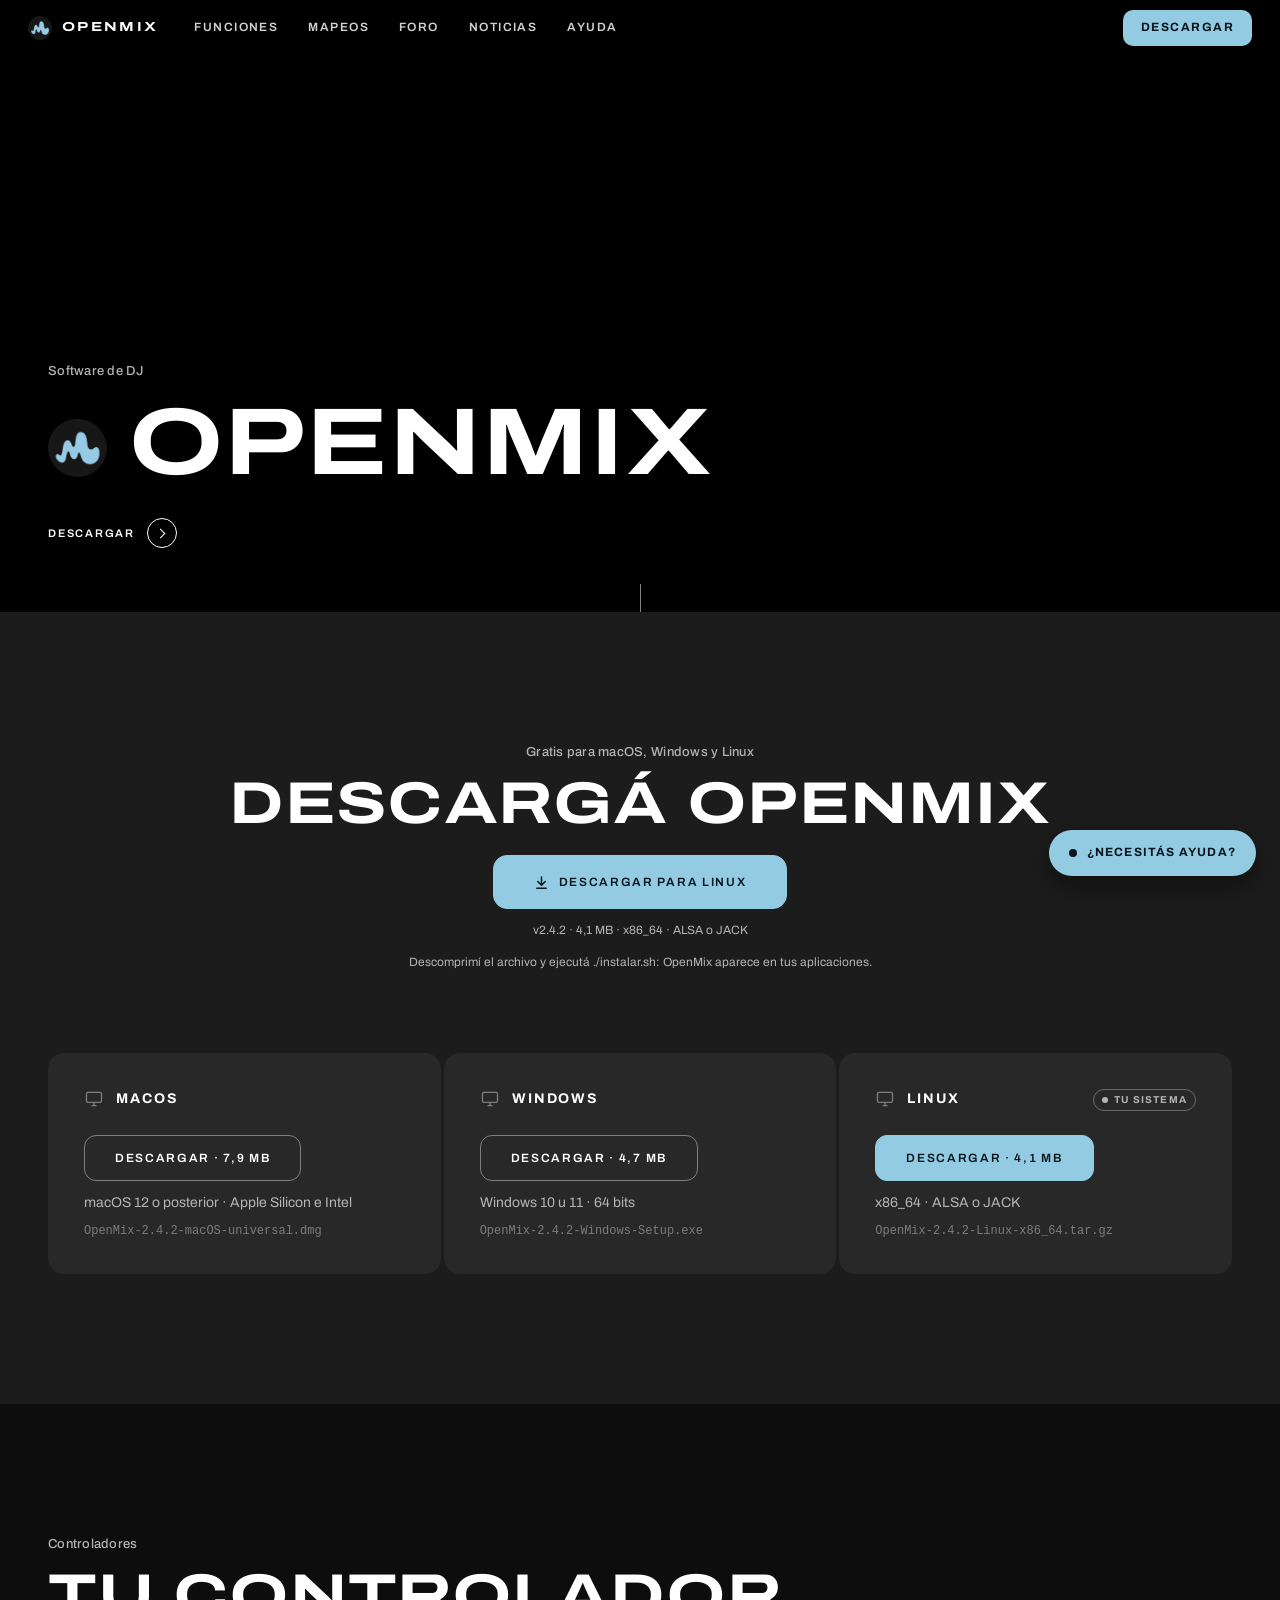
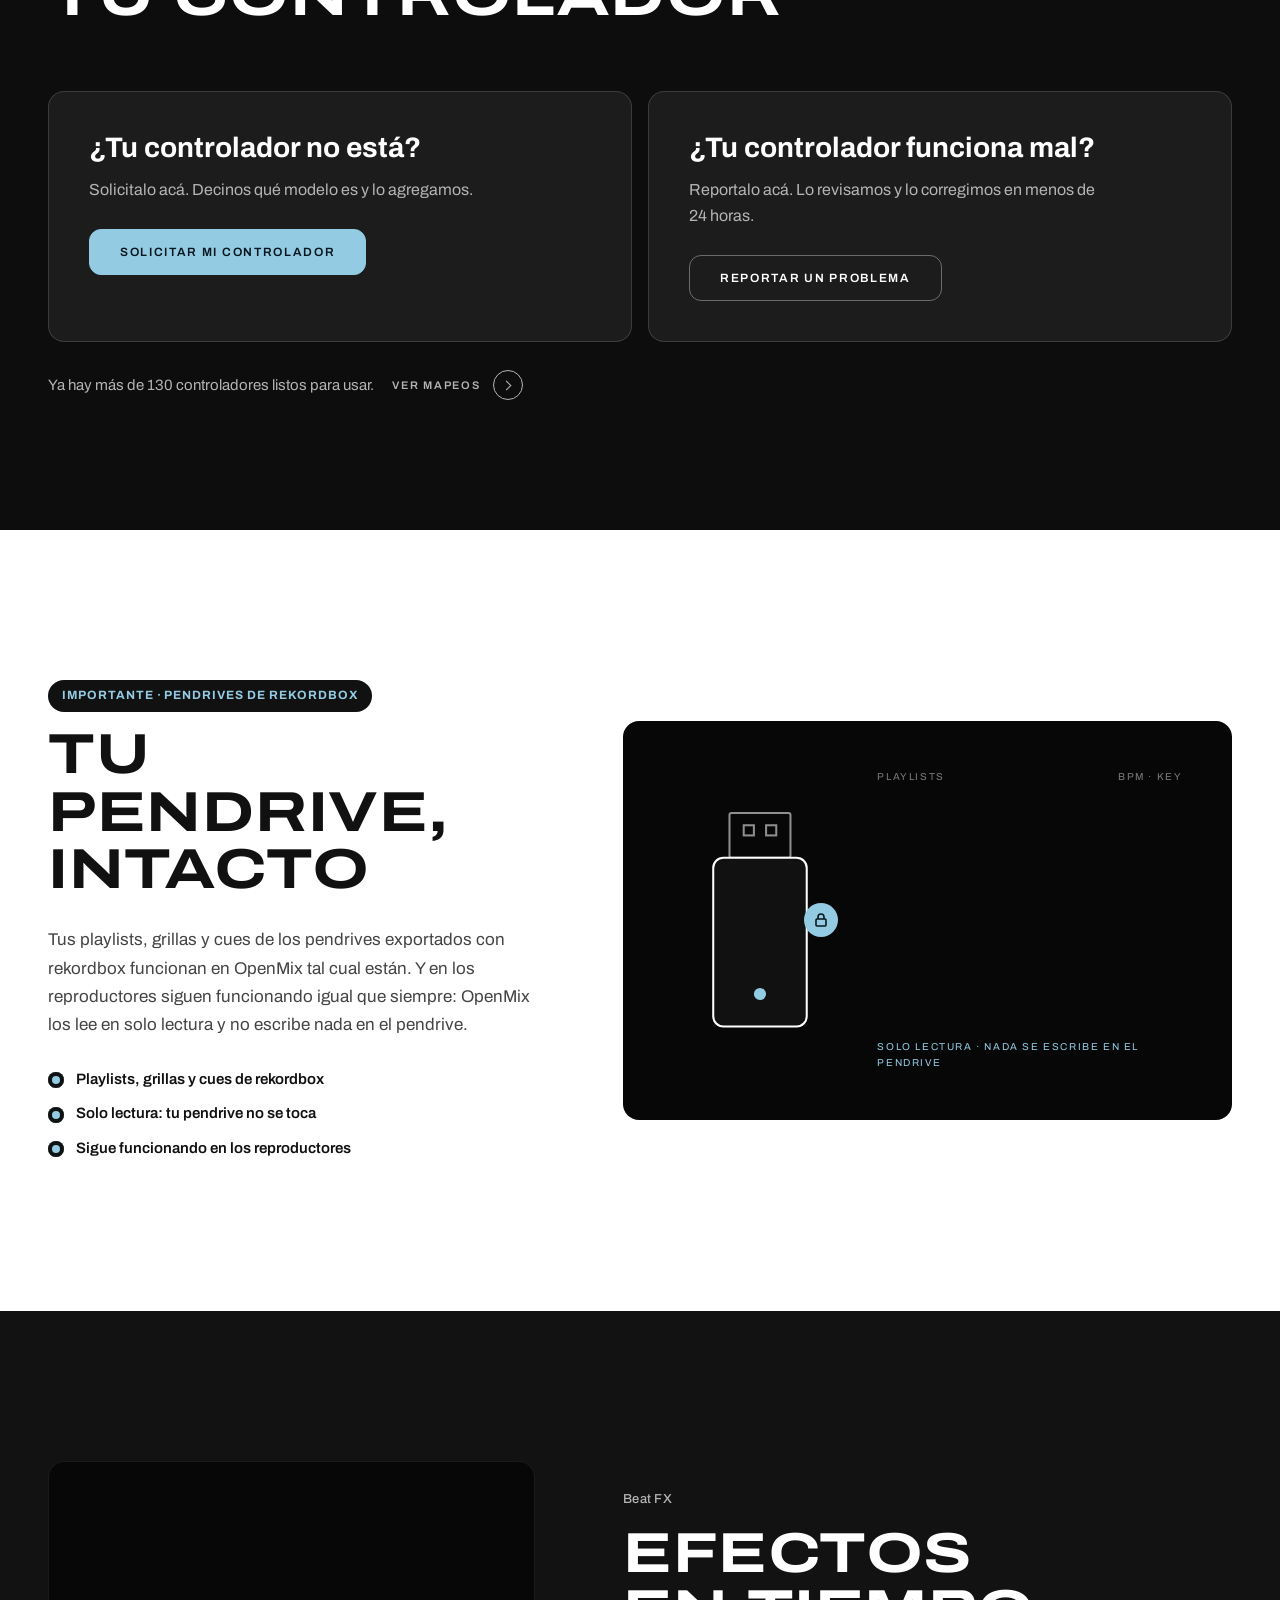
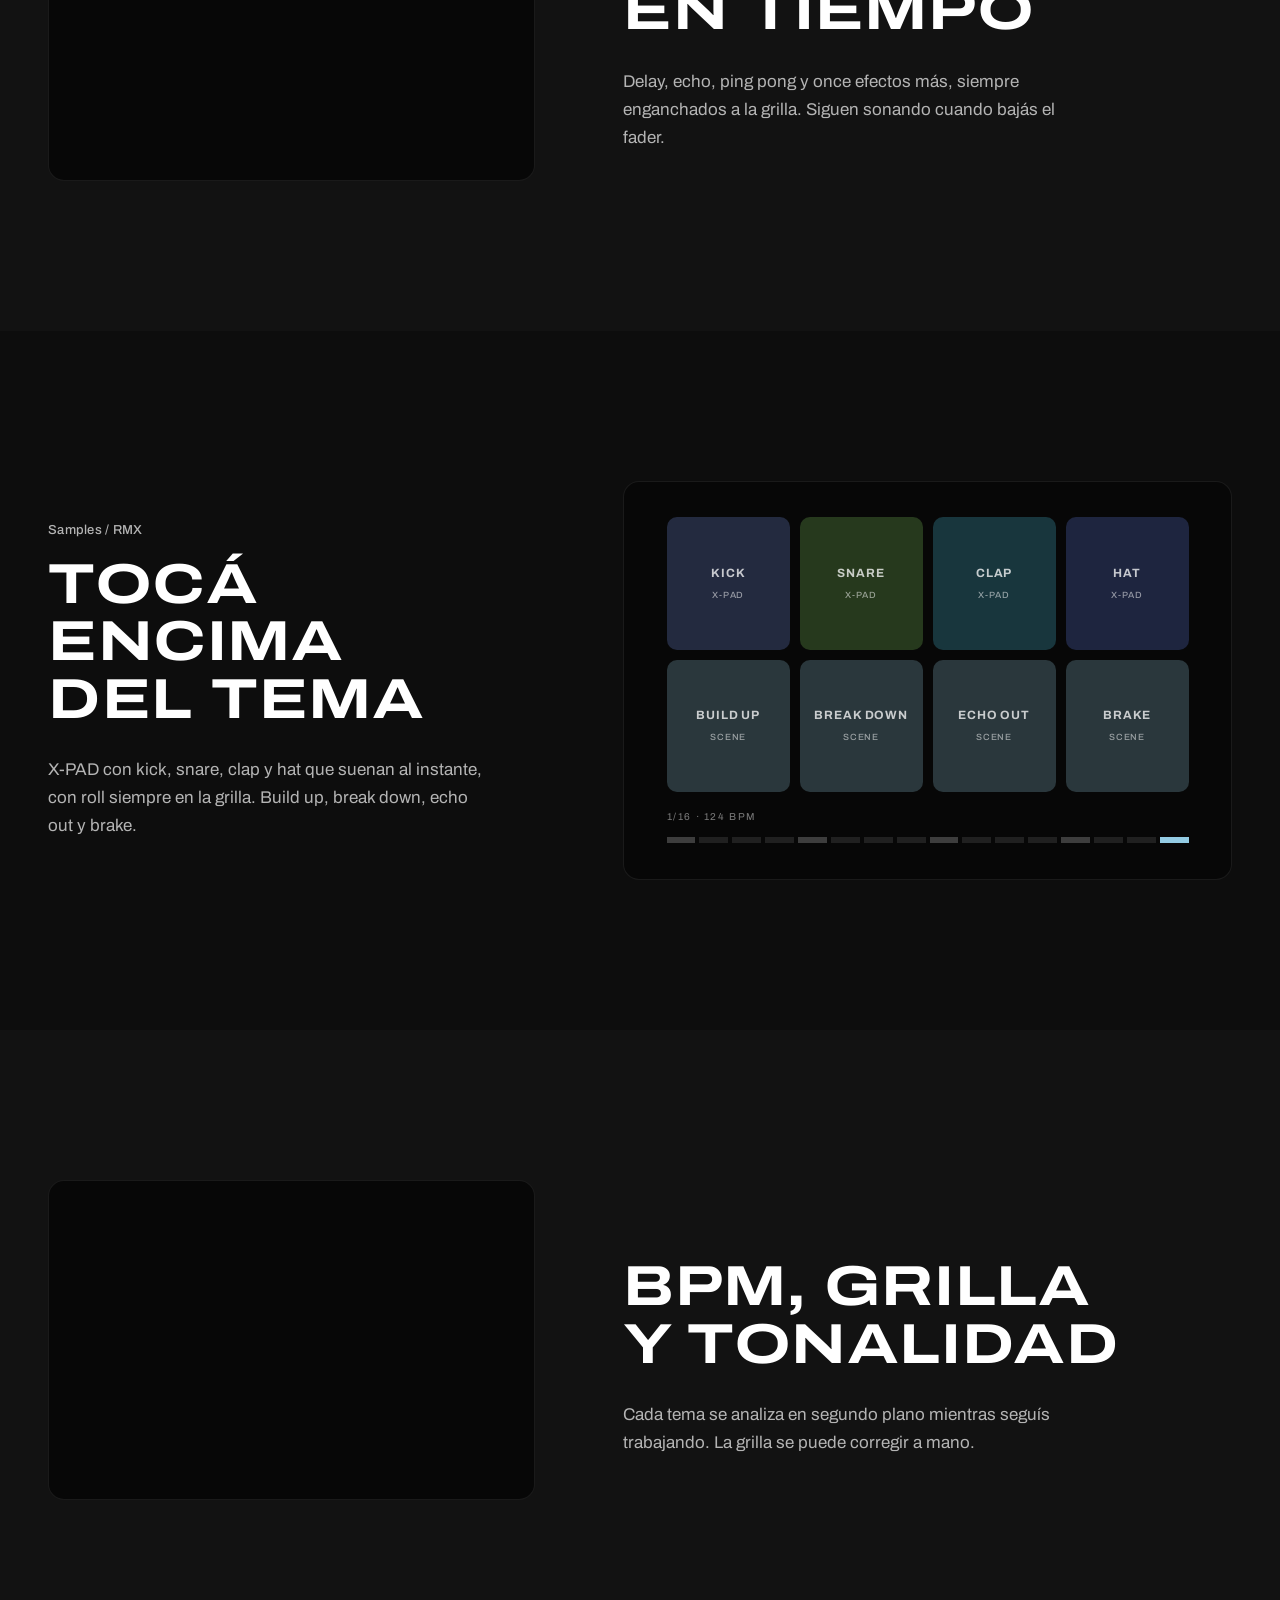
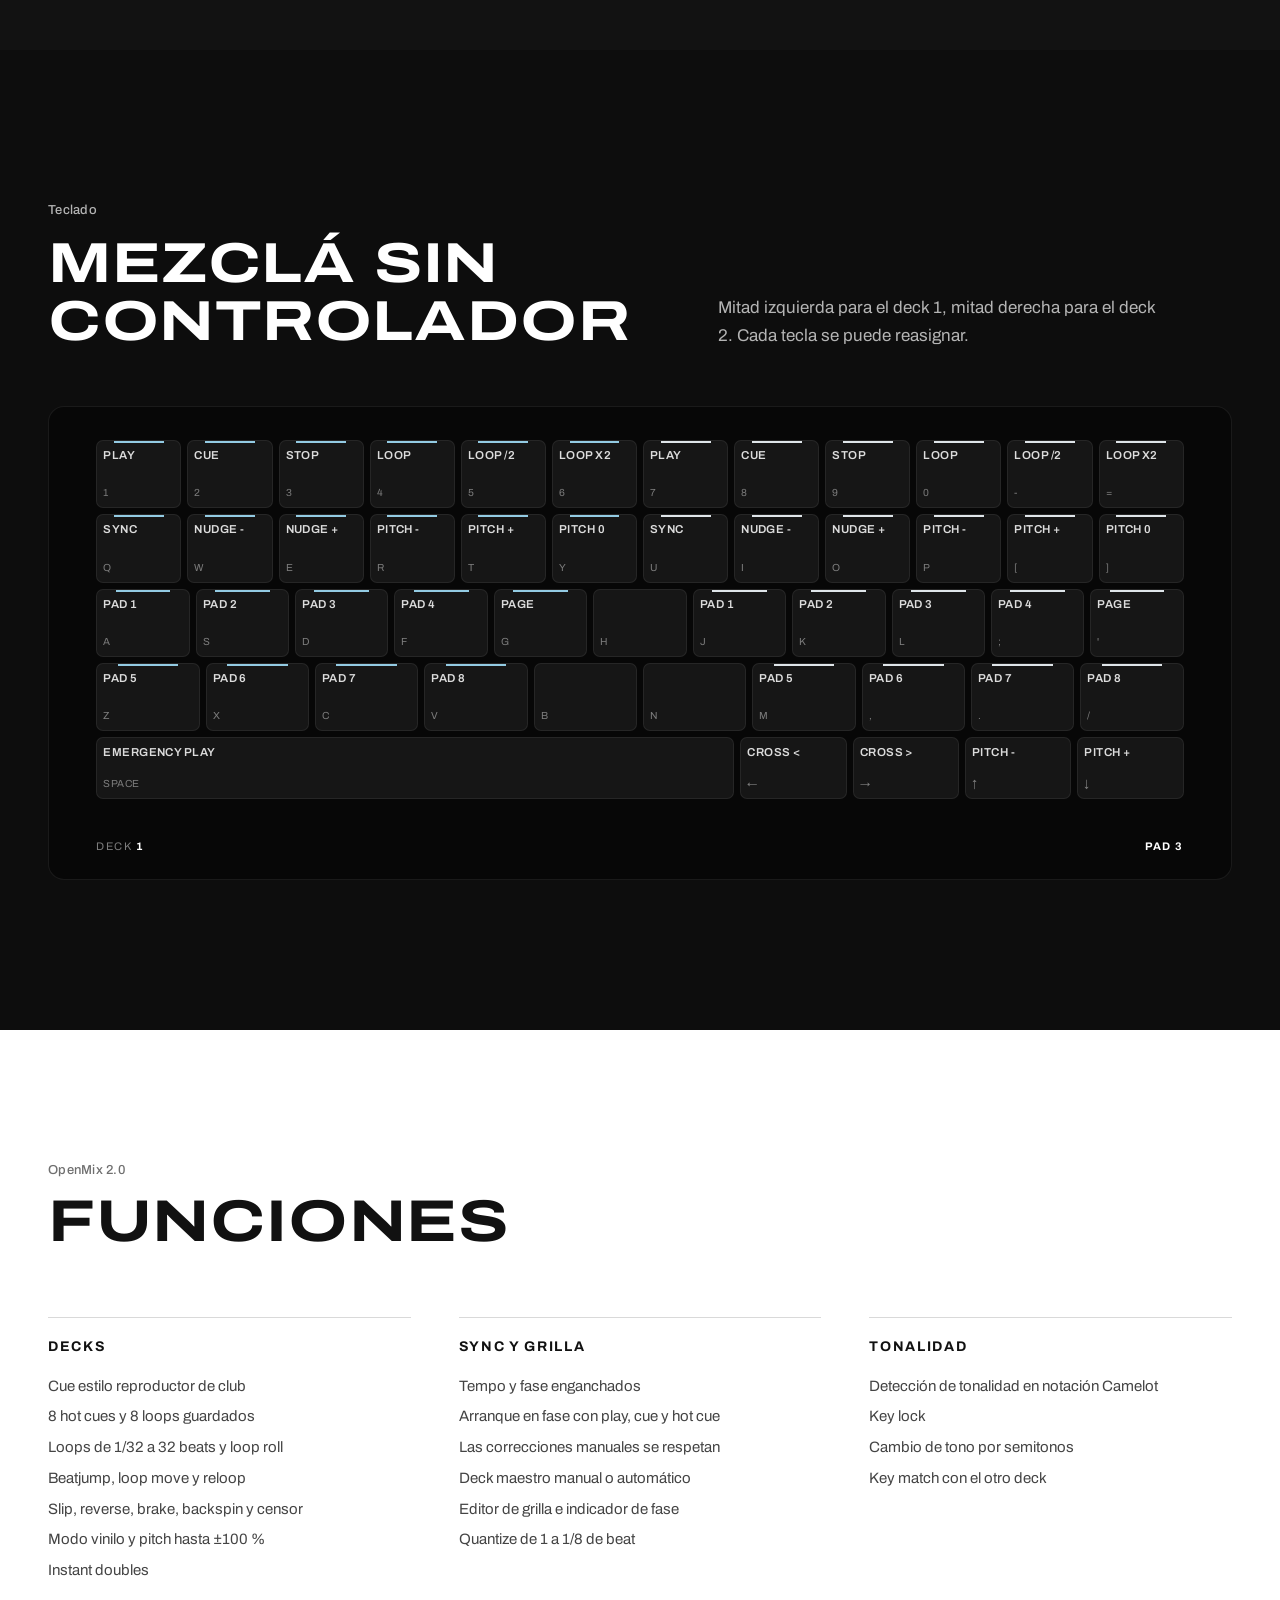
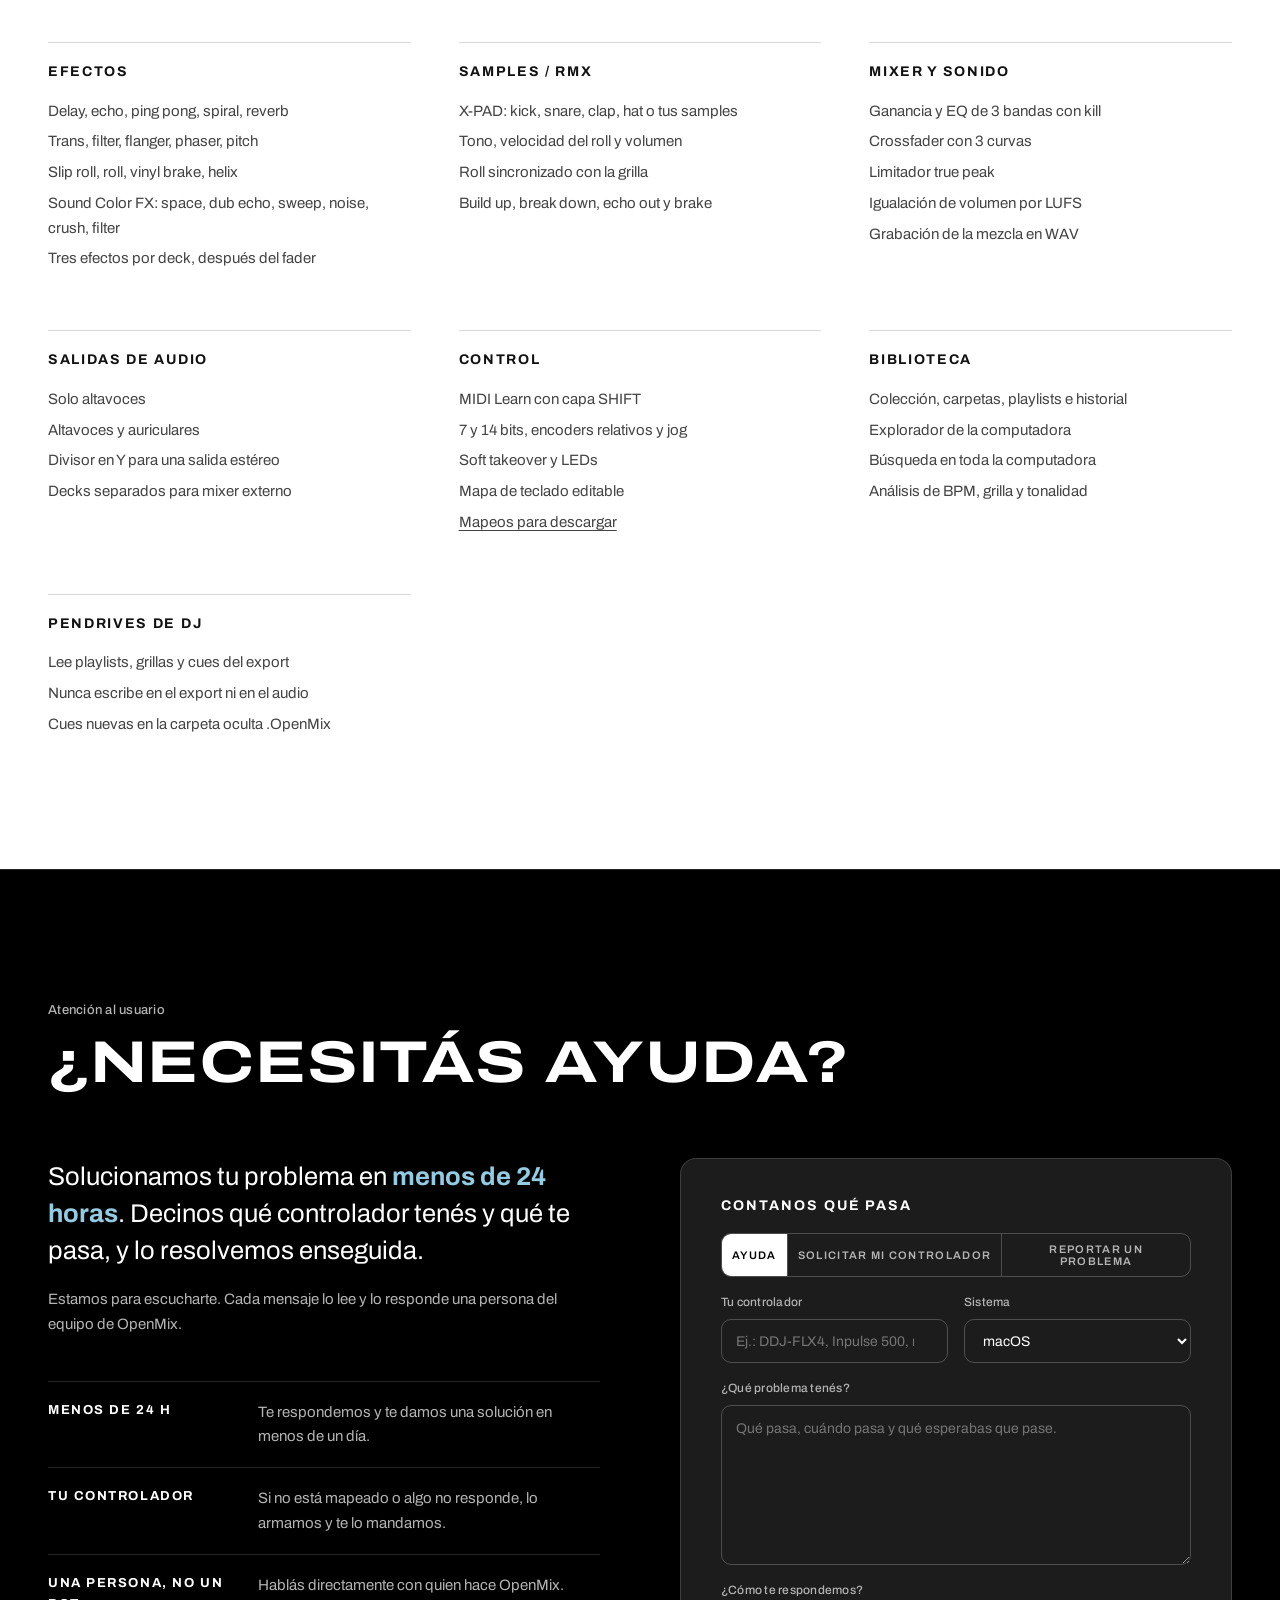
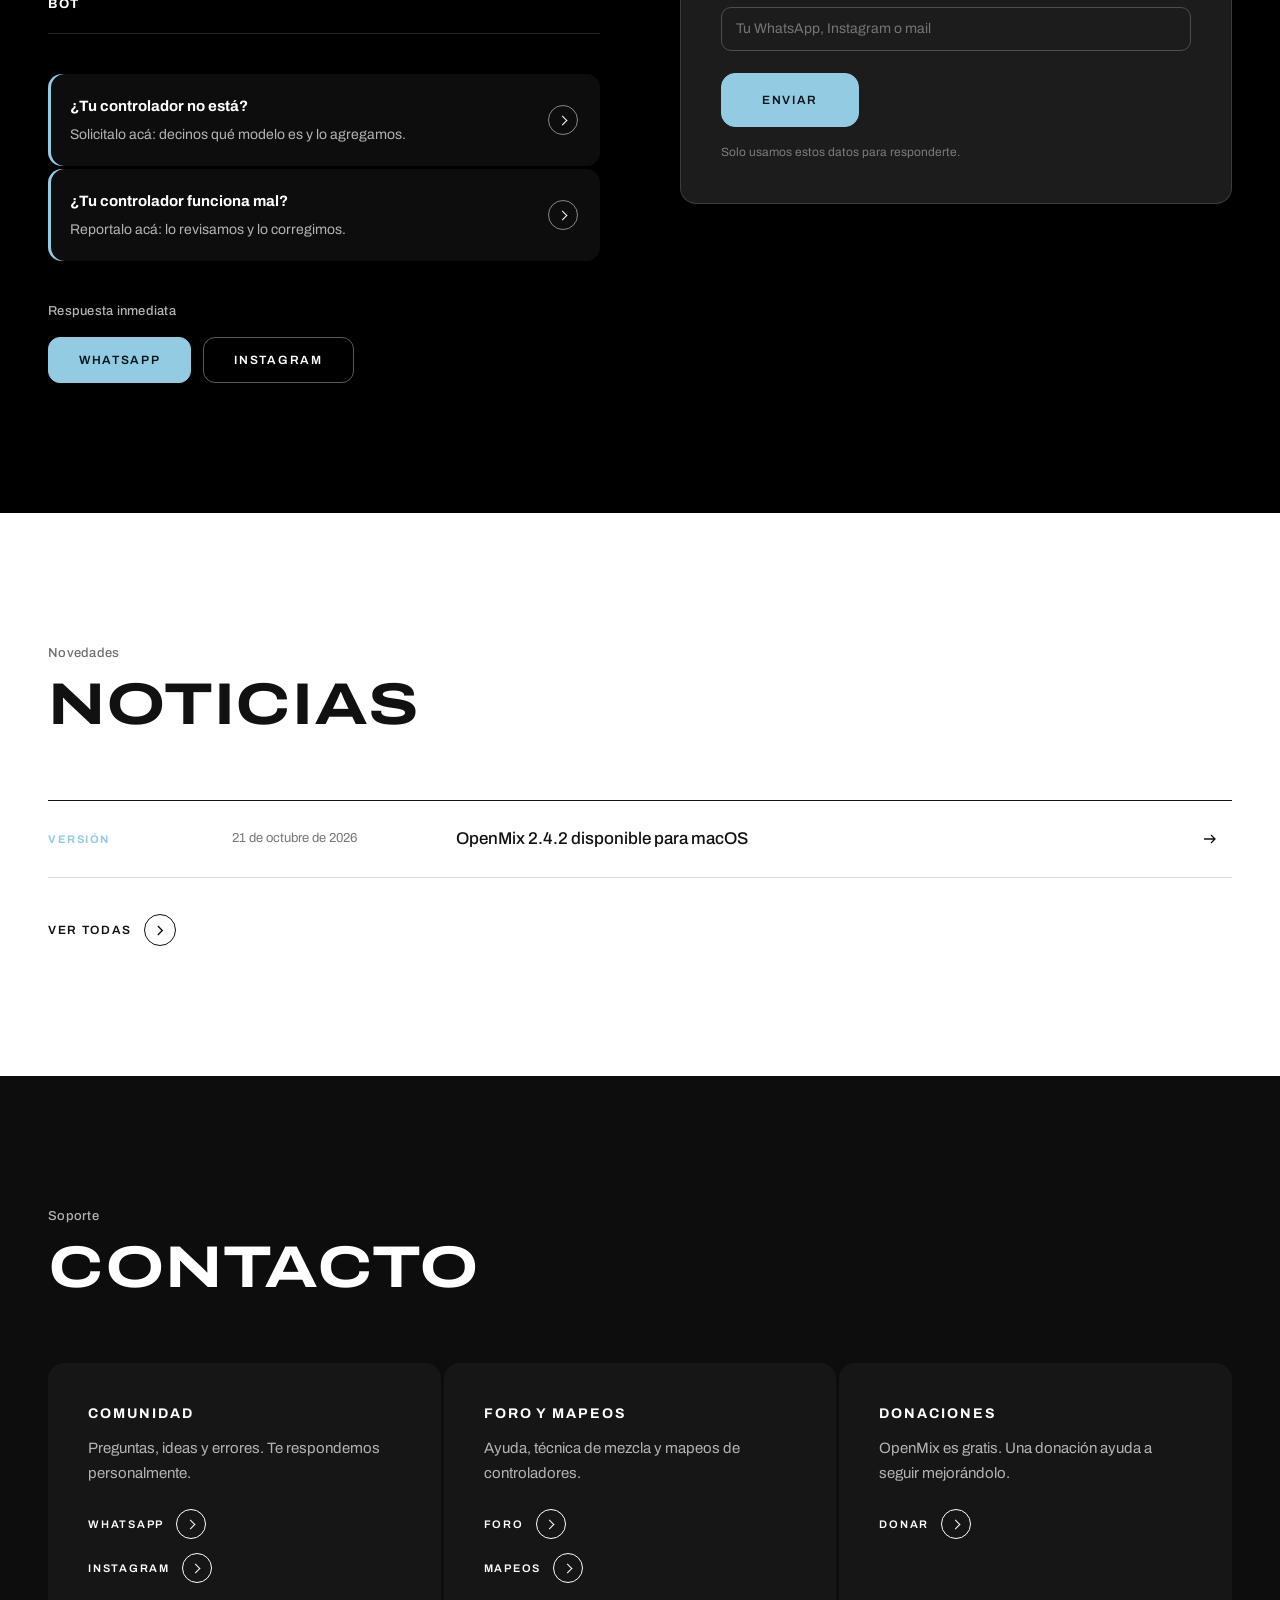
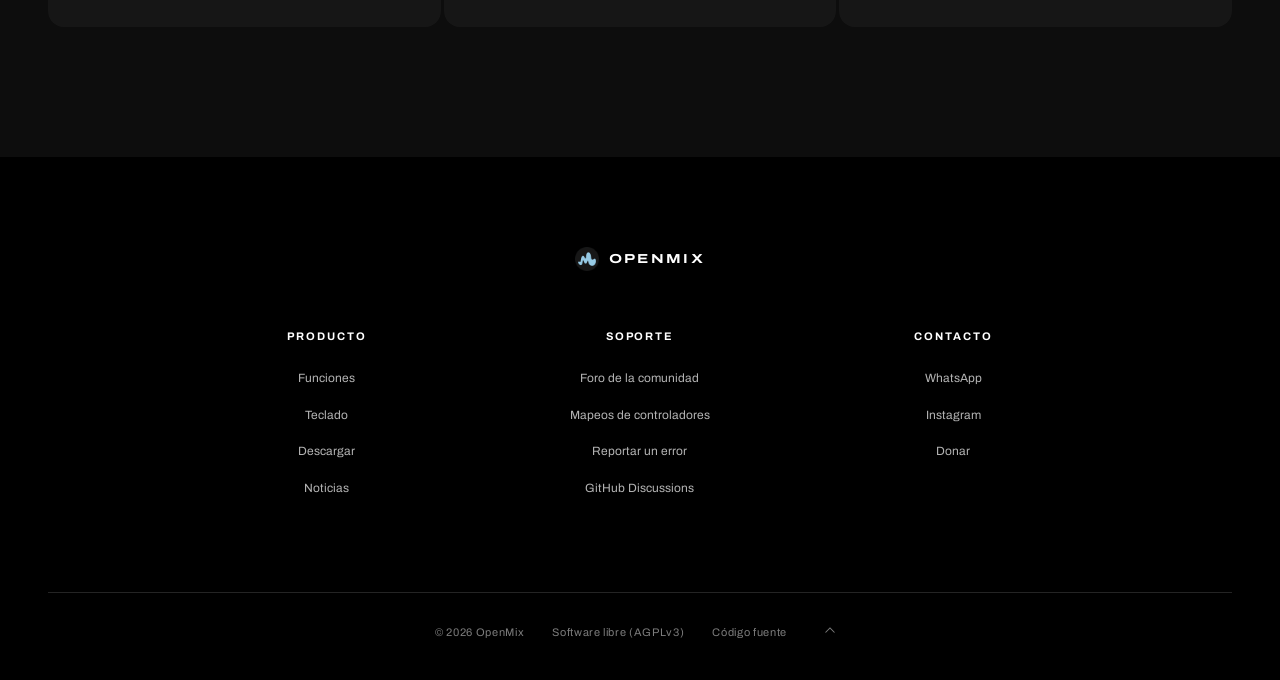
==== commit 44f62827: "Web: atención al usuario, celeste del logo y nuevo orden - "¿Necesitás ayuda?": respuesta en menos d" ====
--- a/website/index.html
+++ b/website/index.html
@@ -26,7 +26,7 @@
       <a href="mapeos.html">Mapeos</a>
       <a href="foro.html">Foro</a>
       <a href="#noticias">Noticias</a>
-      <a href="#contacto">Soporte</a>
+      <a href="#ayuda">Ayuda</a>
       <a class="btn-dl" href="#descarga">Descargar</a>
     </nav>
   </div>
@@ -45,22 +45,57 @@
     <span class="scroll-cue" aria-hidden="true"></span>
   </section>
 
-  
-
-  
-
-  
-
-  <section class="feature-sec" id="sync">
+  <section class="section download-band graphite" id="descarga">
+    <div class="wrap">
+      <span class="kicker reveal">Gratis para macOS, Windows y Linux</span>
+      <h2 class="section-title reveal d1">Descargá OpenMix</h2>
+      <div class="download-cta reveal d2">
+        <a class="btn big" data-download-main href="#descarga">Descargar</a>
+        <p class="meta" data-download-meta></p>
+        <p class="notice" data-download-notice></p>
+      </div>
+      <div class="platforms reveal d3" id="platforms"></div>
+    </div>
+  </section>
+
+  <section class="section ctrl-sec" id="controladores">
+    <div class="wrap">
+      <span class="kicker reveal">Controladores</span>
+      <h2 class="section-title reveal d1">Tu controlador</h2>
+      <div class="ctrl-cards reveal d2">
+        <a class="ctrl-card" href="#solicitar" data-type="solicitud">
+          <b>¿Tu controlador no está?</b>
+          <span>Solicitalo acá. Decinos qué modelo es y lo agregamos.</span>
+          <em class="btn">Solicitar mi controlador</em>
+        </a>
+        <a class="ctrl-card" href="#revision" data-type="revision">
+          <b>¿Tu controlador funciona mal?</b>
+          <span>Reportalo acá. Lo revisamos y lo corregimos en menos de 24 horas.</span>
+          <em class="btn ghost">Reportar un problema</em>
+        </a>
+      </div>
+      <p class="ctrl-note reveal d3">Ya hay más de 130 controladores listos para usar. <a class="discover" href="mapeos.html">Ver mapeos <i aria-hidden="true"></i></a></p>
+    </div>
+  </section>
+
+  <section class="feature-sec on-paper pendrive-sec" id="pendrives">
     <div class="wrap feature-grid">
       <div class="copy">
-        <span class="kicker reveal">Sync</span>
-        <h2 class="display reveal d1">En fase<br>desde el primer beat</h2>
-        <p class="reveal d2">Apretás SYNC y el tema que entra toma el tempo y la fase del que está sonando. El que está al aire nunca cambia.</p>
-      </div>
-      <div class="stage reveal d1" data-scene="sync"><canvas></canvas></div>
-    </div>
-  </section>
+        <span class="badge reveal">Importante · Pendrives de rekordbox</span>
+        <h2 class="display reveal d1">Tu pendrive,<br>intacto</h2>
+        <p class="reveal d2">Tus playlists, grillas y cues de los pendrives exportados con rekordbox funcionan en OpenMix tal cual están. Y en los reproductores siguen funcionando igual que siempre: OpenMix los lee en solo lectura y no escribe nada en el pendrive.</p>
+        <ul class="pend-points reveal d3"><li>Playlists, grillas y cues de rekordbox</li><li>Solo lectura: tu pendrive no se toca</li><li>Sigue funcionando en los reproductores</li></ul>
+      </div>
+      <div class="stage reveal d1" data-scene="usb"></div>
+    </div>
+  </section>
+
+  
+
+  
+
+  
+
   <section class="feature-sec graphite" id="fx">
     <div class="wrap feature-grid flip">
       <div class="copy">
@@ -91,17 +126,7 @@
       <div class="stage reveal d1" data-scene="analysis"><canvas></canvas></div>
     </div>
   </section>
-  <section class="feature-sec" id="pendrives">
-    <div class="wrap feature-grid">
-      <div class="copy">
-        <span class="kicker reveal">Pendrives de DJ</span>
-        <h2 class="display reveal d1">Tu pendrive,<br>intacto</h2>
-        <p class="reveal d2">Playlists, grillas y cues de los pendrives exportados, en solo lectura. Nada se escribe en el pendrive.</p>
-      </div>
-      <div class="stage reveal d1" data-scene="usb"></div>
-    </div>
-  </section>
-  <section class="feature-sec graphite" id="teclado">
+  <section class="feature-sec" id="teclado">
     <div class="wrap feature-grid stack">
       <div class="copy">
         <span class="kicker reveal">Teclado</span>
@@ -143,16 +168,57 @@
     </div>
   </section>
 
-  <section class="section download-band graphite" id="descarga">
-    <div class="wrap">
-      <span class="kicker reveal">Gratis para macOS, Windows y Linux</span>
-      <h2 class="section-title reveal d1">Descargá OpenMix</h2>
-      <div class="download-cta reveal d2">
-        <a class="btn big" data-download-main href="#descarga">Descargar</a>
-        <p class="meta" data-download-meta></p>
-        <p class="notice" data-download-notice></p>
-      </div>
-      <div class="platforms reveal d3" id="platforms"></div>
+
+  <section class="section help" id="ayuda">
+    <div class="wrap">
+      <span class="kicker reveal">Atención al usuario</span>
+      <h2 class="section-title reveal d1">¿Necesitás ayuda?</h2>
+      <div class="help-grid">
+        <div class="help-copy reveal d2">
+          <p class="help-lead">Solucionamos tu problema en <b>menos de 24 horas</b>. Decinos qué controlador tenés y qué te pasa, y lo resolvemos enseguida.</p>
+          <p class="help-sub">Estamos para escucharte. Cada mensaje lo lee y lo responde una persona del equipo de OpenMix.</p>
+          <ul class="promises">
+            <li><b>Menos de 24 h</b><span>Te respondemos y te damos una solución en menos de un día.</span></li>
+            <li><b>Tu controlador</b><span>Si no está mapeado o algo no responde, lo armamos y te lo mandamos.</span></li>
+            <li><b>Una persona, no un bot</b><span>Hablás directamente con quien hace OpenMix.</span></li>
+          </ul>
+          <div class="asks">
+            <a class="ask" href="#solicitar" data-type="solicitud"><b>¿Tu controlador no está?</b><span>Solicitalo acá: decinos qué modelo es y lo agregamos.</span><i aria-hidden="true"></i></a>
+            <a class="ask" href="#revision" data-type="revision"><b>¿Tu controlador funciona mal?</b><span>Reportalo acá: lo revisamos y lo corregimos.</span><i aria-hidden="true"></i></a>
+          </div>
+          <div class="now">
+            <span class="kicker">Respuesta inmediata</span>
+            <div class="now-links">
+              <a class="btn" href="https://chat.whatsapp.com/EfyHSpbE1KGJ3zcCKjhx4R" target="_blank" rel="noopener">WhatsApp</a>
+              <a class="btn ghost" href="https://ig.me/m/nanobrunetti" target="_blank" rel="noopener">Instagram</a>
+            </div>
+          </div>
+        </div>
+        <form class="help-form form reveal d3" id="help-form" method="post" novalidate>
+          <h3 id="help-title">Contanos qué pasa</h3>
+          <div class="segmented help-type" role="tablist" aria-label="Tipo de mensaje">
+            <button type="button" class="on" data-type="ayuda">Ayuda</button>
+            <button type="button" data-type="solicitud">Solicitar mi controlador</button>
+            <button type="button" data-type="revision">Reportar un problema</button>
+          </div>
+          <input type="hidden" name="type" value="ayuda">
+          <div class="two">
+            <label class="field"><span class="label" id="help-ctrl-label">Tu controlador</span>
+              <input type="text" name="controller" list="controllers" maxlength="80" placeholder="Ej.: DDJ-FLX4, Inpulse 500, ninguno">
+              <datalist id="controllers"></datalist></label>
+            <label class="field"><span class="label">Sistema</span>
+              <select name="system"><option>macOS</option><option>Windows</option><option>Linux</option></select></label>
+          </div>
+          <label class="field"><span class="label" id="help-problem-label">¿Qué problema tenés?</span>
+            <textarea name="problem" maxlength="4000" required placeholder="Qué pasa, cuándo pasa y qué esperabas que pase."></textarea></label>
+          <label class="field"><span class="label">¿Cómo te respondemos?</span>
+            <input type="text" name="contact" maxlength="120" required placeholder="Tu WhatsApp, Instagram o mail"></label>
+          <label class="hp">No completar <input type="text" name="website" tabindex="-1" autocomplete="off"></label>
+          <p class="msg" hidden></p>
+          <button class="btn big" type="submit" id="help-submit">Enviar</button>
+          <p class="fine">Solo usamos estos datos para responderte.</p>
+        </form>
+      </div>
     </div>
   </section>
 
@@ -200,6 +266,9 @@
   </section>
 </main>
 
+
+<a class="help-fab" href="#ayuda" aria-label="¿Necesitás ayuda?"><span class="dot"></span>¿Necesitás ayuda?</a>
+
 <footer>
   <div class="wrap">
     <div class="top"><a class="brand" href="index.html"><img src="assets/img/logo.png" alt="">OpenMix</a></div>
@@ -221,5 +290,6 @@
 <script src="assets/js/download.js"></script>
 <script src="assets/js/home.js"></script>
 <script src="assets/js/motion.js"></script>
+<script src="assets/js/support.js"></script>
 </body>
 </html>
--- a/website/assets/site.css
+++ b/website/assets/site.css
@@ -15,9 +15,11 @@
   --paper-ink: #111111;
   --paper-2: #f3f3f3;
 
-  --accent: #f25e46;          /* coral de OpenMix */
-  --deck-a: #2ec6e8;
-  --deck-b: #f29a3a;
+  --accent: #93cbe3;          /* celeste del logo */
+  --accent-hover: #b4ddef;
+  --on-accent: #08161d;       /* texto sobre el celeste */
+  --deck-a: #93cbe3;
+  --deck-b: #dfe5e9;
   --ok: #3ccb8b;
 
   --font: "Archivo", "Helvetica Neue", Helvetica, Arial, sans-serif;
@@ -36,7 +38,7 @@
 p { margin: 0; }
 ul { margin: 0; padding: 0; list-style: none; }
 h1, h2, h3, h4 { margin: 0; line-height: 1.05; }
-::selection { background: rgba(242, 94, 70, 0.45); }
+::selection { background: rgba(147, 203, 227, 0.4); }
 :focus-visible { outline: 1px solid currentColor; outline-offset: 3px; }
 code, kbd { font-family: var(--mono); font-size: 0.85em; }
 
@@ -78,7 +80,7 @@
 .nav a { font-size: 12px; font-weight: 600; letter-spacing: 0.12em; text-transform: uppercase; color: rgba(255, 255, 255, 0.82); transition: color 0.2s; }
 .nav a:hover, .nav a.active { color: #fff; }
 .nav .btn-dl { margin-left: auto; padding: 8px 18px; background: var(--accent); color: #fff; }
-.nav .btn-dl:hover { background: #ff6f57; }
+.nav .btn-dl:hover { background: var(--accent-hover); }
 .menu-toggle { display: none; margin-left: auto; background: none; border: 0; color: #fff; font: 600 12px var(--font); letter-spacing: 0.12em; text-transform: uppercase; cursor: pointer; }
 @media (max-width: 900px) {
   .menu-toggle { display: block; }
@@ -96,7 +98,7 @@
   font: 600 12px var(--font); letter-spacing: 0.14em; text-transform: uppercase;
   color: #fff; background: var(--accent); border: 1px solid var(--accent); transition: background 0.2s, color 0.2s, border-color 0.2s;
 }
-.btn:hover, .more:hover { background: #ff6f57; border-color: #ff6f57; }
+.btn:hover, .more:hover { background: var(--accent-hover); border-color: var(--accent-hover); }
 .btn.big { min-height: 54px; padding: 0 40px; }
 .btn.small { min-height: 34px; padding: 0 16px; font-size: 11px; }
 .btn.ghost, .back { background: transparent; border-color: rgba(255, 255, 255, 0.35); color: #fff; }
@@ -112,7 +114,7 @@
 .on-paper .discover:hover i { background: #000; color: #fff; }
 
 /* ── Portada a pantalla completa con diapositivas ────────────────────────── */
-.hero { position: relative; height: 100vh; min-height: 620px; overflow: hidden; background: var(--black); }
+.hero { position: relative; height: 68vh; min-height: 480px; max-height: 760px; overflow: hidden; background: var(--black); }
 .slide { position: absolute; inset: 0; opacity: 0; visibility: hidden; transition: opacity 1.2s var(--ease), visibility 0s linear 1.2s; }
 .slide.on { opacity: 1; visibility: visible; transition: opacity 1.2s var(--ease); }
 .slide .media { position: absolute; inset: 0; }
@@ -390,7 +392,7 @@
 .usb .lock { position: absolute; right: -14%; top: 42%; display: grid; place-items: center; width: 34px; height: 34px; border-radius: 50%;
              background: var(--accent); animation: pulse 2.4s var(--ease) infinite; }
 .usb .lock svg { width: 16px; height: 16px; }
-@keyframes pulse { 0%, 100% { box-shadow: 0 0 0 0 rgba(242,94,70,0.5); } 60% { box-shadow: 0 0 0 14px rgba(242,94,70,0); } }
+@keyframes pulse { 0%, 100% { box-shadow: 0 0 0 0 rgba(147,203,227,0.5); } 60% { box-shadow: 0 0 0 14px rgba(147,203,227,0); } }
 .usb .rows { display: grid; gap: 8px; }
 .usb .head { display: flex; justify-content: space-between; font-size: 10px; letter-spacing: 0.16em; color: var(--text-3); margin-bottom: 6px; }
 .usb .row { display: grid; grid-template-columns: 14px 1fr 54px 34px; gap: 12px; align-items: center; padding: 9px 12px; background: rgba(255,255,255,0.04);
@@ -431,3 +433,112 @@
   .section-title { font-size: clamp(28px, 8.4vw, 44px); }
   .slide h2 { font-size: clamp(36px, 11vw, 60px); }
 }
+
+/* ── Atención al usuario: "¿Necesitás ayuda?" ────────────────────────────── */
+.help { background: var(--black); border-top: 1px solid var(--line); }
+.help-grid { display: grid; grid-template-columns: 1fr 1fr; gap: 80px; align-items: start; }
+.help-lead { font-size: clamp(20px, 2vw, 26px); line-height: 1.45; color: #fff; max-width: 540px; }
+.help-lead b { color: var(--accent); font-weight: 700; }
+.help-sub { margin-top: 18px; color: var(--text-2); max-width: 520px; }
+.promises { margin-top: 44px; border-top: 1px solid var(--line); }
+.promises li { display: grid; grid-template-columns: 190px 1fr; gap: 20px; padding: 18px 0; border-bottom: 1px solid var(--line); }
+.promises b { font-size: 13px; font-weight: 700; letter-spacing: 0.12em; text-transform: uppercase; }
+.promises span { color: var(--text-2); font-size: 15px; }
+.now { margin-top: 40px; }
+.now-links { display: flex; flex-wrap: wrap; gap: 12px; margin-top: 14px; }
+.help-form { padding: 40px; background: var(--graphite); border: 1px solid var(--line); }
+.help-form h3 { font-size: 14px; font-weight: 700; letter-spacing: 0.14em; text-transform: uppercase; margin-bottom: 4px; }
+.help-form .label { font-size: 12px; }
+.help-form .btn { justify-self: start; margin-top: 6px; }
+.help-form .btn:disabled { opacity: 0.5; cursor: default; }
+.help-form .fine { font-size: 12px; color: var(--text-3); }
+.help-form .msg.ok { color: var(--ok); }
+@media (max-width: 900px) {
+  .help-grid { grid-template-columns: minmax(0, 1fr); gap: 48px; }
+  .promises li { grid-template-columns: 1fr; gap: 4px; }
+  .help-form { padding: 28px 22px; }
+}
+
+/* Botón flotante de ayuda (todas las páginas) */
+.help-fab {
+  position: fixed; right: 24px; bottom: 24px; z-index: 40; display: inline-flex; align-items: center; gap: 10px;
+  padding: 13px 20px; background: var(--accent); color: #fff; font-size: 12px; font-weight: 700; letter-spacing: 0.1em; text-transform: uppercase;
+  box-shadow: 0 10px 30px rgba(0, 0, 0, 0.45); transition: transform 0.25s var(--ease), background 0.2s;
+}
+.help-fab:hover { background: var(--accent-hover); transform: translateY(-2px); }
+.help-fab .dot { width: 8px; height: 8px; border-radius: 50%; background: #fff; animation: online 2s ease-in-out infinite; }
+@keyframes online { 0%, 100% { opacity: 1; } 50% { opacity: 0.35; } }
+@media (max-width: 600px) { .help-fab { right: 14px; bottom: 14px; padding: 11px 16px; } }
+.help-fab.away { opacity: 0; pointer-events: none; transform: translateY(16px); }
+.help-fab { transition: transform 0.25s var(--ease), background 0.2s, opacity 0.3s; }
+
+/* Pedidos: solicitar un controlador / pedir una revisión */
+.asks { display: grid; gap: 3px; margin-top: 40px; }
+.ask { position: relative; display: grid; gap: 4px; padding: 20px 64px 20px 22px; background: rgba(255,255,255,0.05); border-left: 2px solid var(--accent); transition: background 0.2s; }
+.ask:hover { background: rgba(255,255,255,0.09); }
+.ask b { font-size: 15px; font-weight: 700; }
+.ask span { font-size: 14px; color: var(--text-2); }
+.ask i { position: absolute; right: 22px; top: 50%; width: 30px; height: 30px; margin-top: -15px; border: 1px solid rgba(255,255,255,0.5); border-radius: 50%; display: grid; place-items: center; }
+.ask i::before { content: ""; width: 6px; height: 6px; border-top: 1.5px solid #fff; border-right: 1.5px solid #fff; transform: translateX(-1px) rotate(45deg); }
+.ask:hover i { background: #fff; }
+.ask:hover i::before { border-color: #000; }
+.help-type { display: grid; grid-template-columns: repeat(3, auto); width: 100%; }
+.help-type button { padding: 0 10px; }
+@media (max-width: 600px) { .help-type { grid-template-columns: 1fr; } .help-type button + button { border-left: 0; border-top: 1px solid rgba(255,255,255,0.22); } }
+.ctrl-asks { display: flex; flex-wrap: wrap; gap: 3px; margin-top: 36px; }
+.ctrl-asks .ask { flex: 1 1 320px; }
+
+
+/* ── Celeste del logo + bordes redondeados ───────────────────────────────── */
+:root { --r-btn: 12px; --r-card: 16px; --r-field: 10px; }
+.btn, .more, .back { border-radius: var(--r-btn); color: var(--on-accent); }
+.btn.big { border-radius: 14px; }
+.btn.small { border-radius: 9px; }
+.btn.ghost, .back { color: #fff; }
+.platform .btn:not(.primary) { color: #fff; }
+.platform .btn.primary { color: var(--on-accent); }
+.nav .btn-dl { border-radius: 10px; color: var(--on-accent); font-weight: 700; }
+.nav .btn-dl:hover { color: var(--on-accent); }
+.help-fab { border-radius: 999px; color: var(--on-accent); }
+.help-fab .dot { background: var(--on-accent); }
+.search, .sort, .field input, .field select, .field textarea { border-radius: var(--r-field); }
+.segmented { border-radius: var(--r-field); overflow: hidden; }
+.terminal-install .cmd { border-radius: var(--r-field); }
+.terminal-install .copy { border-radius: 7px; }
+.stage { border-radius: var(--r-card); }
+.help-form, .platform, .contact-grid > div, .step, .share, .dialog { border-radius: var(--r-card); }
+.ask { border-left: 0; border-radius: 14px; box-shadow: inset 3px 0 0 var(--accent); }
+.pad { border-radius: 10px; }
+.kb .k { border-radius: 7px; }
+.usb .row { border-radius: 8px; }
+kbd { border-radius: 6px; }
+.pill { border-radius: 999px; }
+.drop { border-radius: var(--r-field); }
+.usb .lock svg { stroke: var(--on-accent); }
+.slide .copy .discover i, .discover i { border-radius: 50%; }
+
+/* Tu controlador: solicitar / reportar (debajo de Descargar) */
+.ctrl-sec { background: var(--ink); }
+.ctrl-cards { display: grid; grid-template-columns: 1fr 1fr; gap: 16px; }
+.ctrl-card { display: grid; gap: 12px; align-content: start; padding: 40px; border-radius: var(--r-card); background: var(--graphite);
+             border: 1px solid var(--line); transition: border-color 0.25s, transform 0.25s var(--ease); }
+.ctrl-card:hover { border-color: var(--accent); transform: translateY(-3px); }
+.ctrl-card b { font-size: clamp(22px, 2.2vw, 30px); font-weight: 700; line-height: 1.15; }
+.ctrl-card span { color: var(--text-2); font-size: 16px; max-width: 420px; }
+.ctrl-card em { font-style: normal; justify-self: start; margin-top: 14px; }
+.ctrl-note { margin-top: 28px; display: flex; flex-wrap: wrap; align-items: center; gap: 18px; color: var(--text-2); }
+@media (max-width: 860px) { .ctrl-cards { grid-template-columns: minmax(0, 1fr); } .ctrl-card { padding: 28px; } }
+
+/* Pendrive (destacado, fondo blanco) */
+.pendrive-sec.on-paper { background: var(--paper); color: var(--paper-ink); }
+.pendrive-sec .feature-grid p { color: #444; max-width: 500px; }
+.badge { display: inline-block; padding: 6px 14px; border-radius: 999px; background: var(--paper-ink); color: var(--accent);
+         font-size: 12px; font-weight: 700; letter-spacing: 0.08em; text-transform: uppercase; }
+.pend-points { margin-top: 28px; display: grid; gap: 10px; }
+.pend-points li { position: relative; padding-left: 28px; font-weight: 600; }
+.pend-points li::before { content: ""; position: absolute; left: 0; top: 0.35em; width: 16px; height: 16px; border-radius: 50%; background: var(--paper-ink);
+  box-shadow: inset 0 0 0 4px var(--paper-ink), inset 0 0 0 16px var(--accent); }
+.pendrive-sec .stage { border-color: transparent; }
+
+.hero .slide .copy { bottom: 64px; }
+@media (max-width: 600px) { .hero { height: 70vh; min-height: 440px; } }
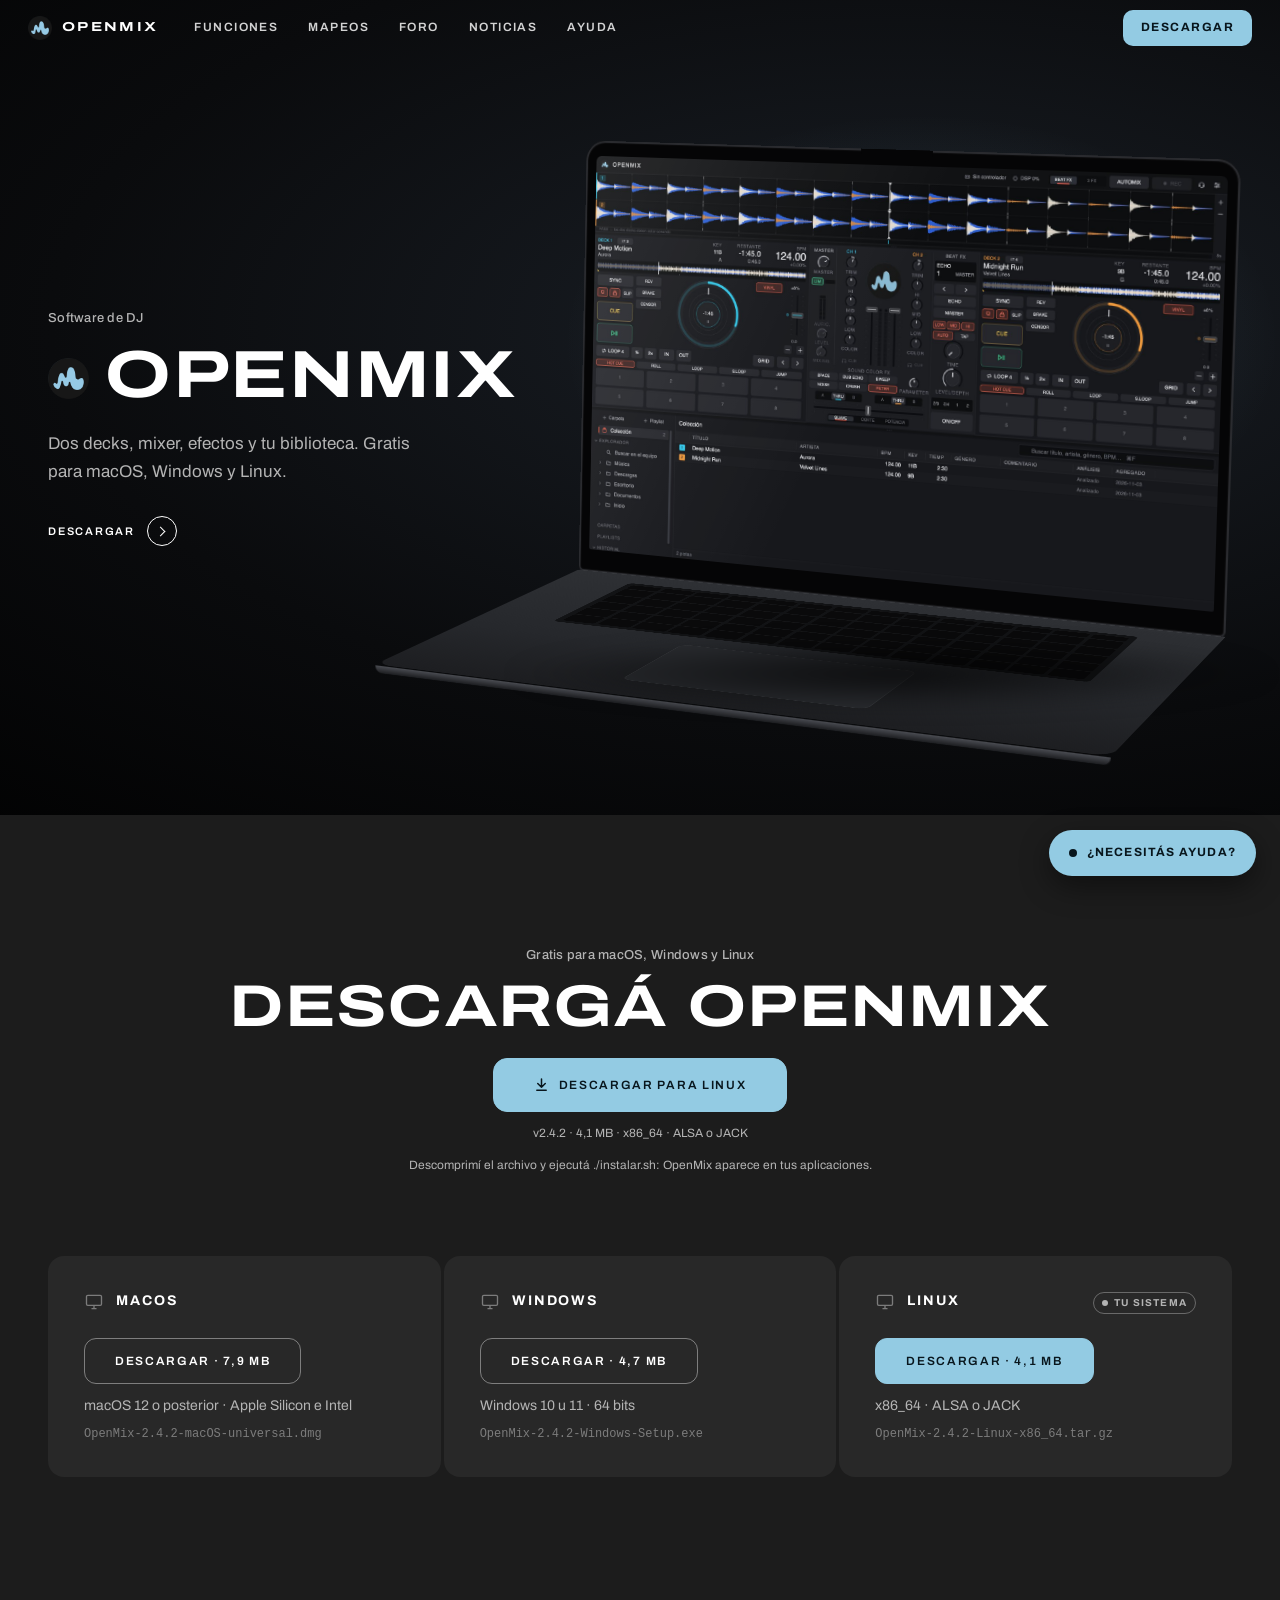
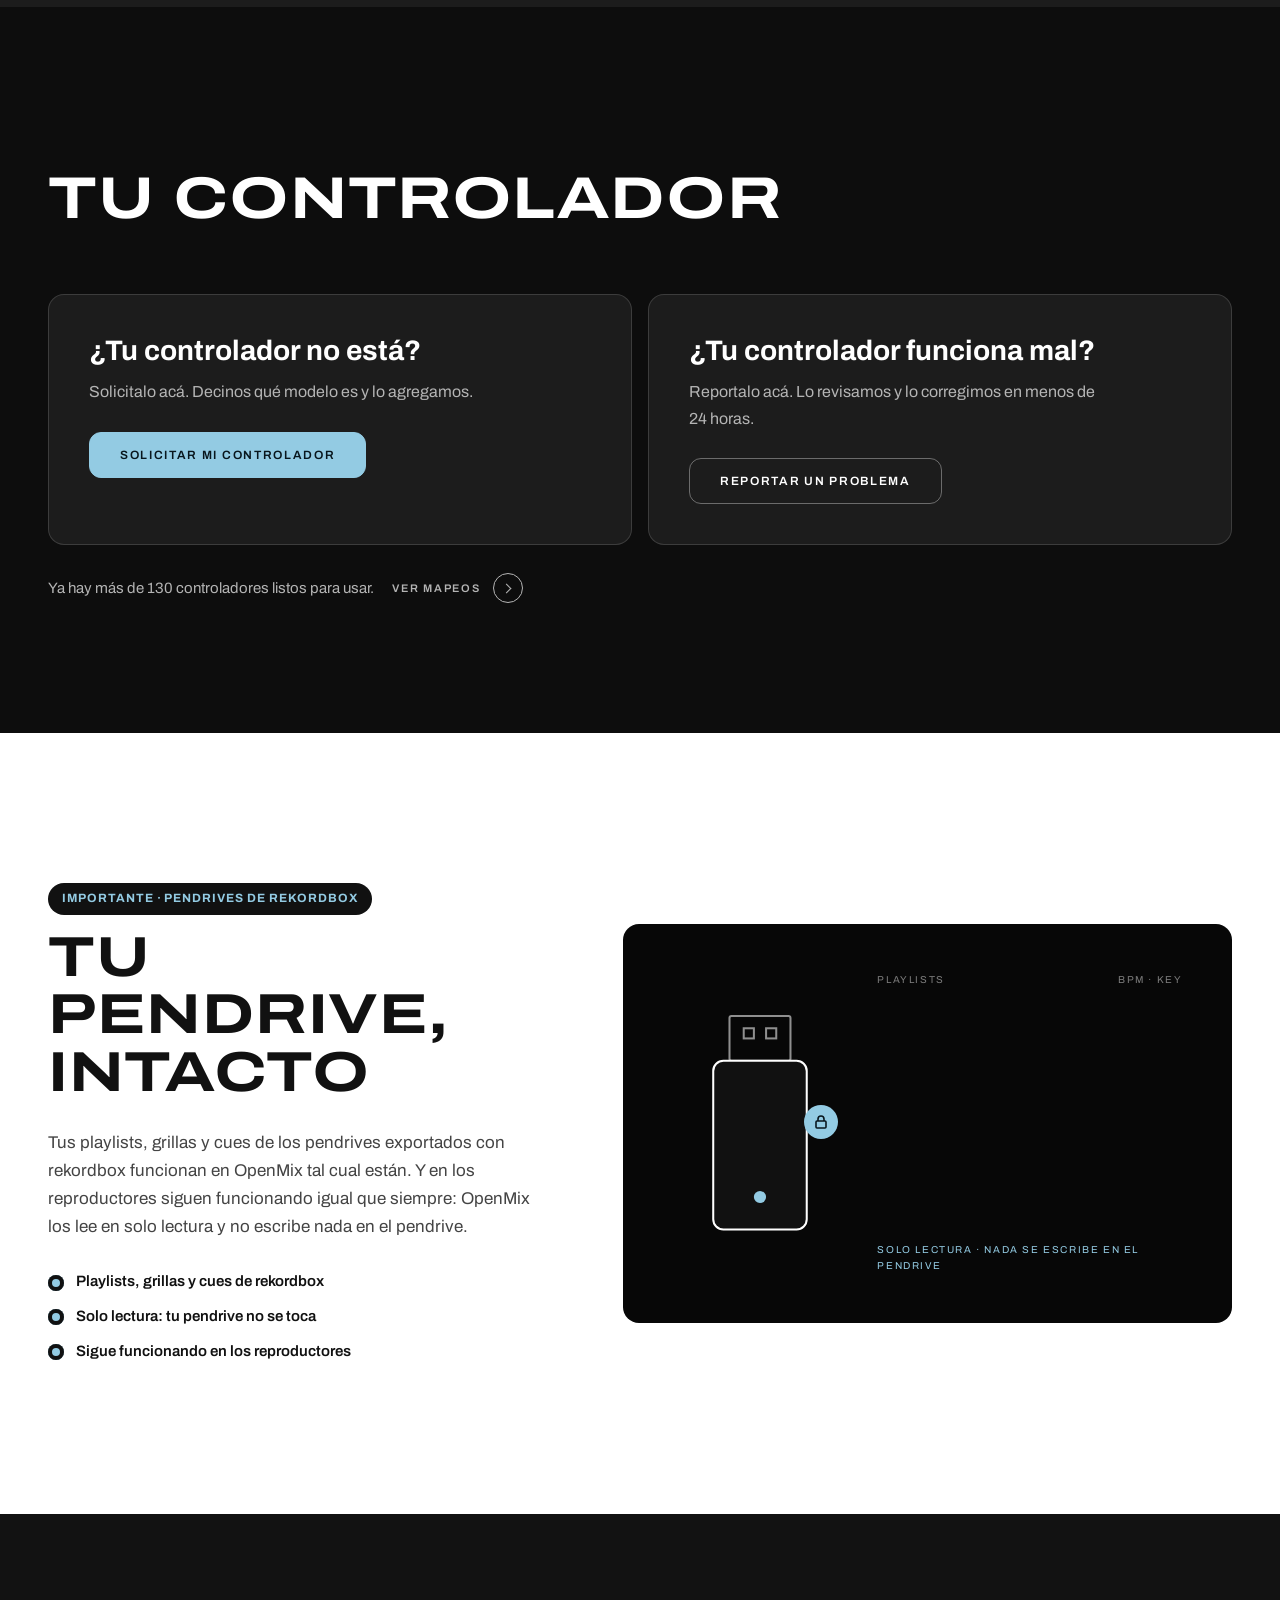
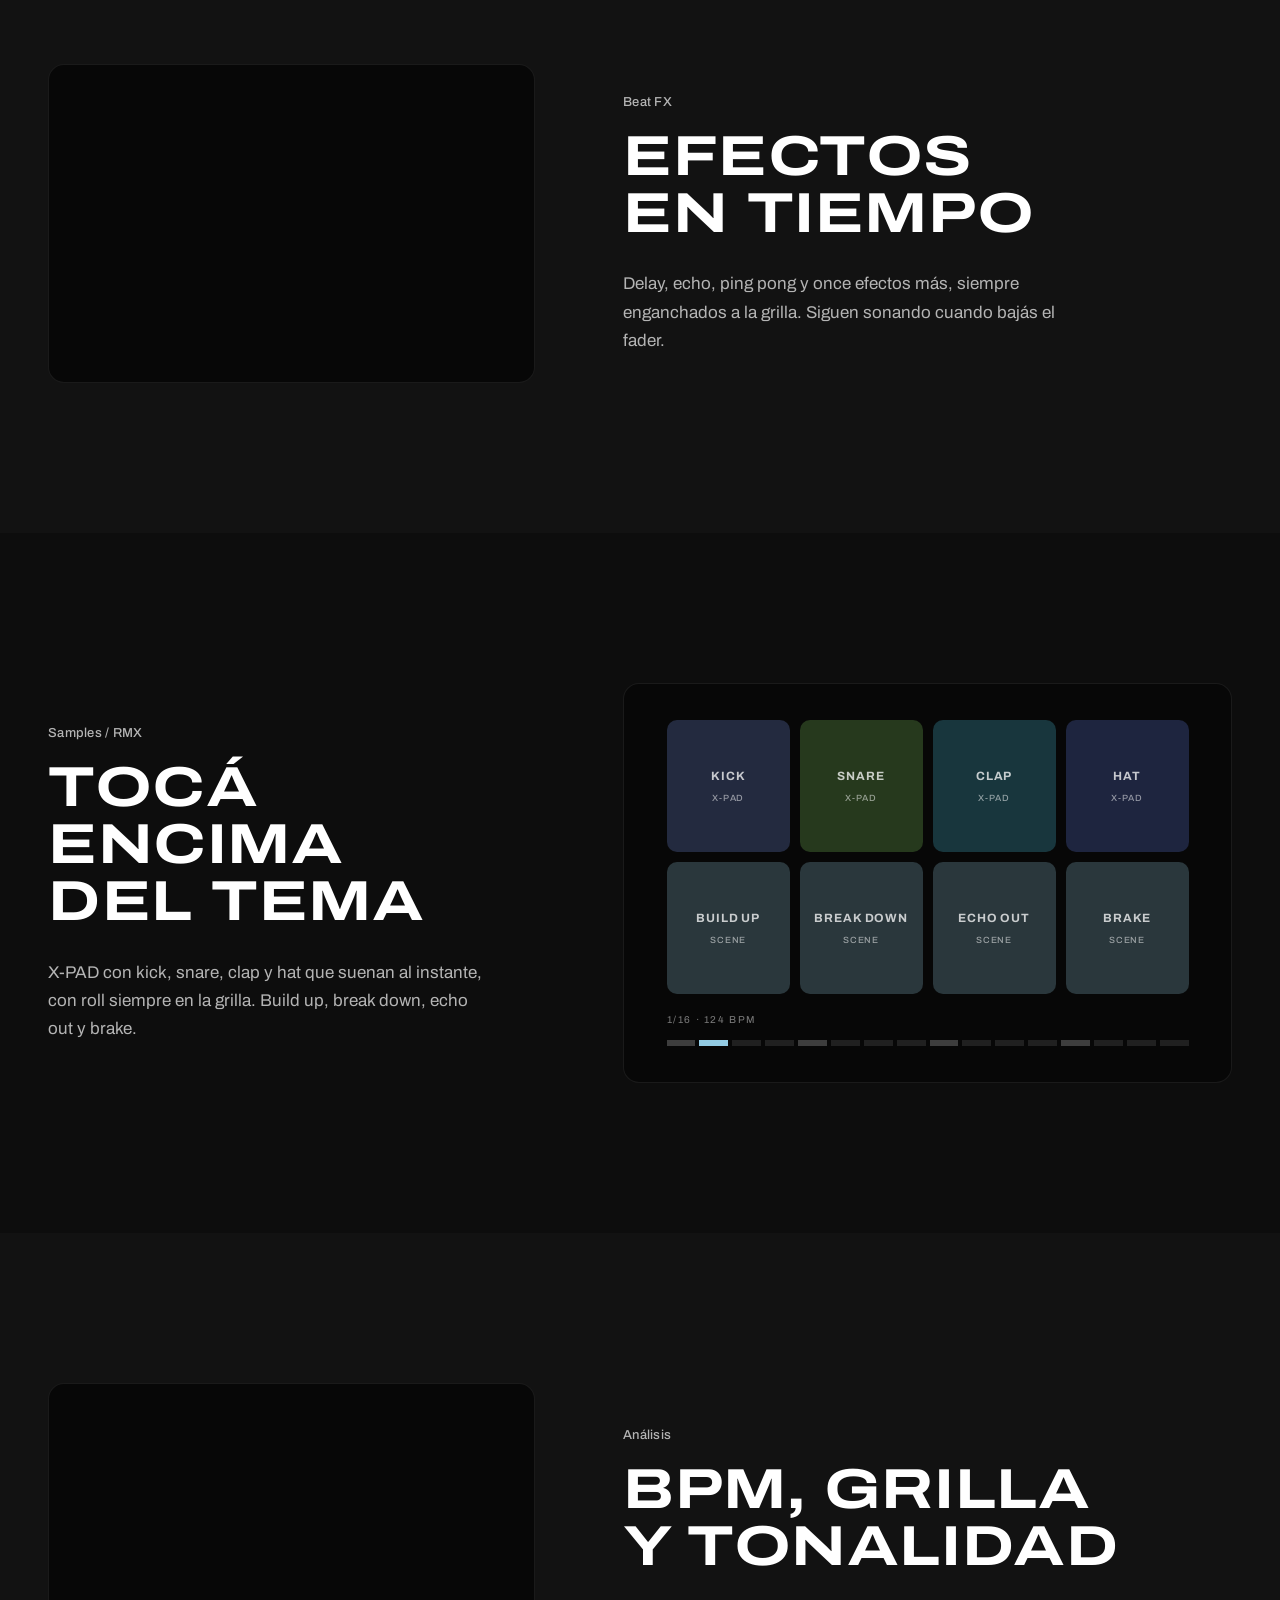
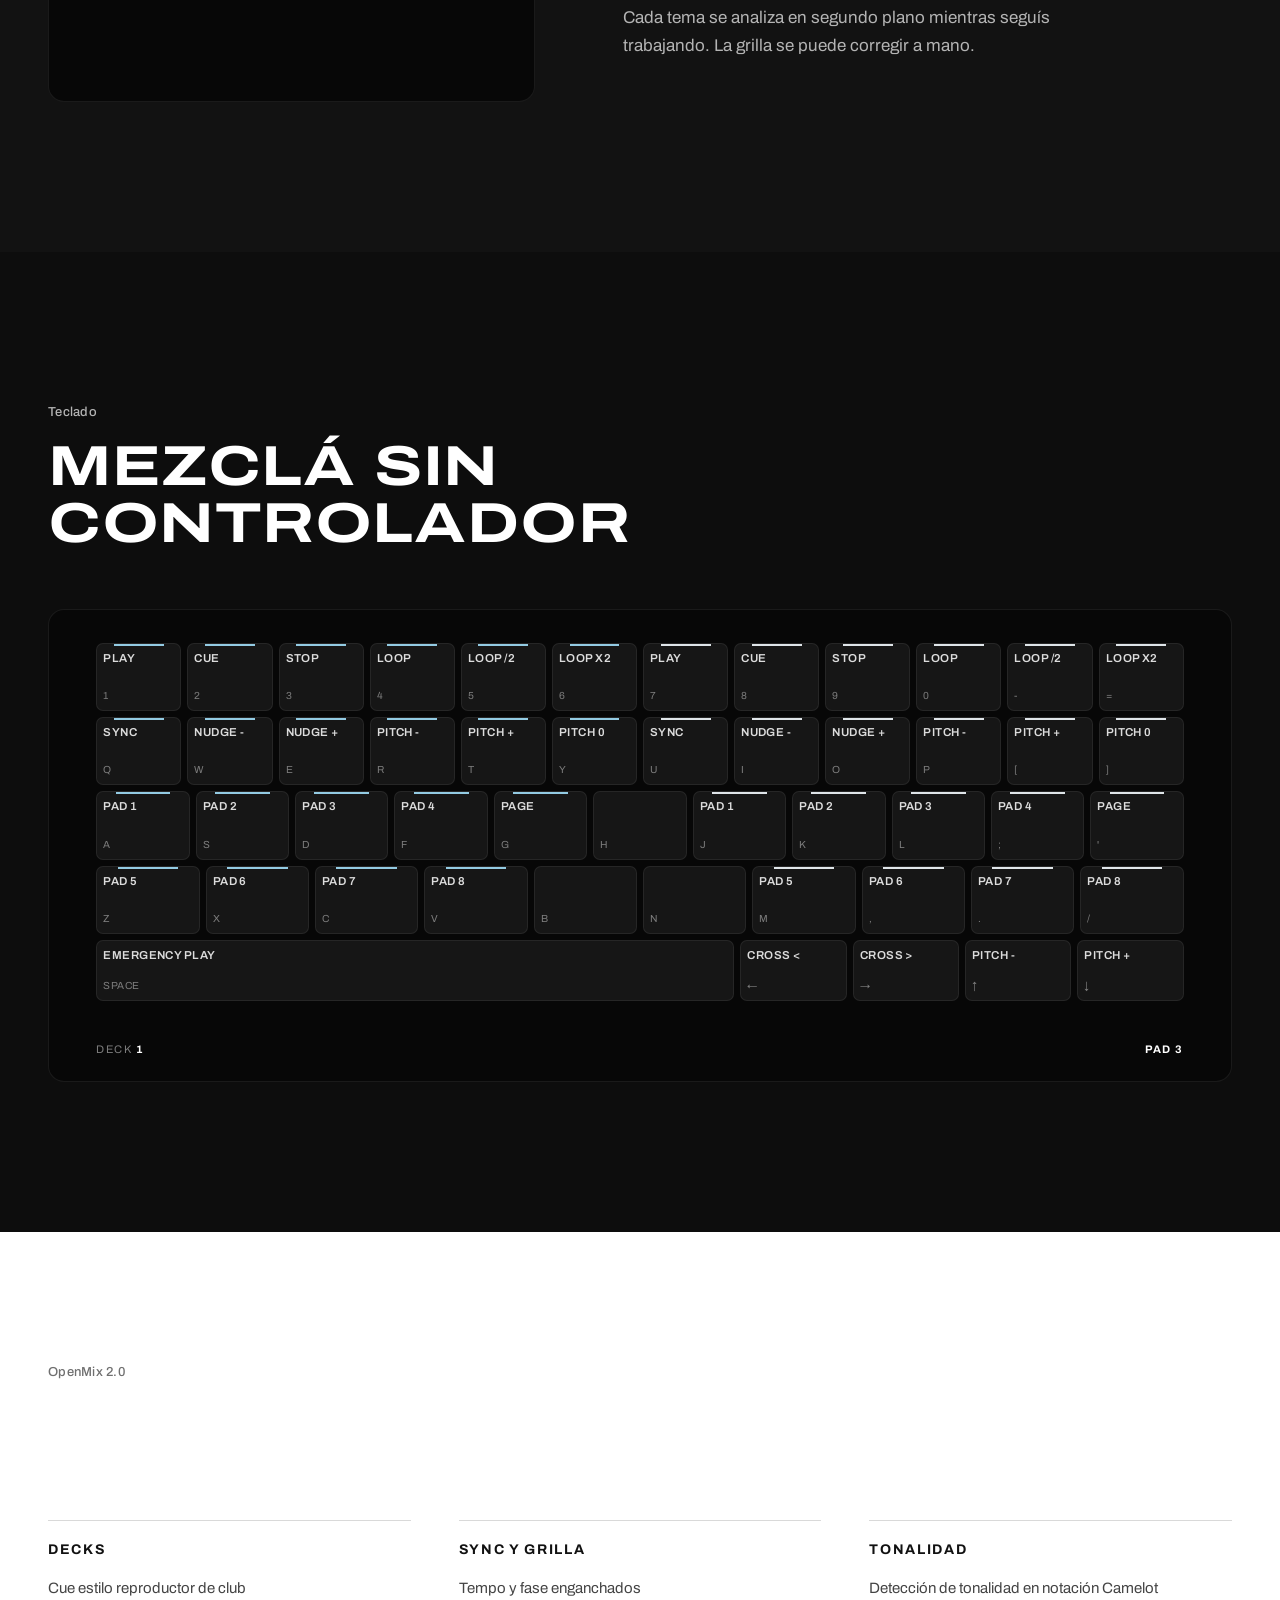
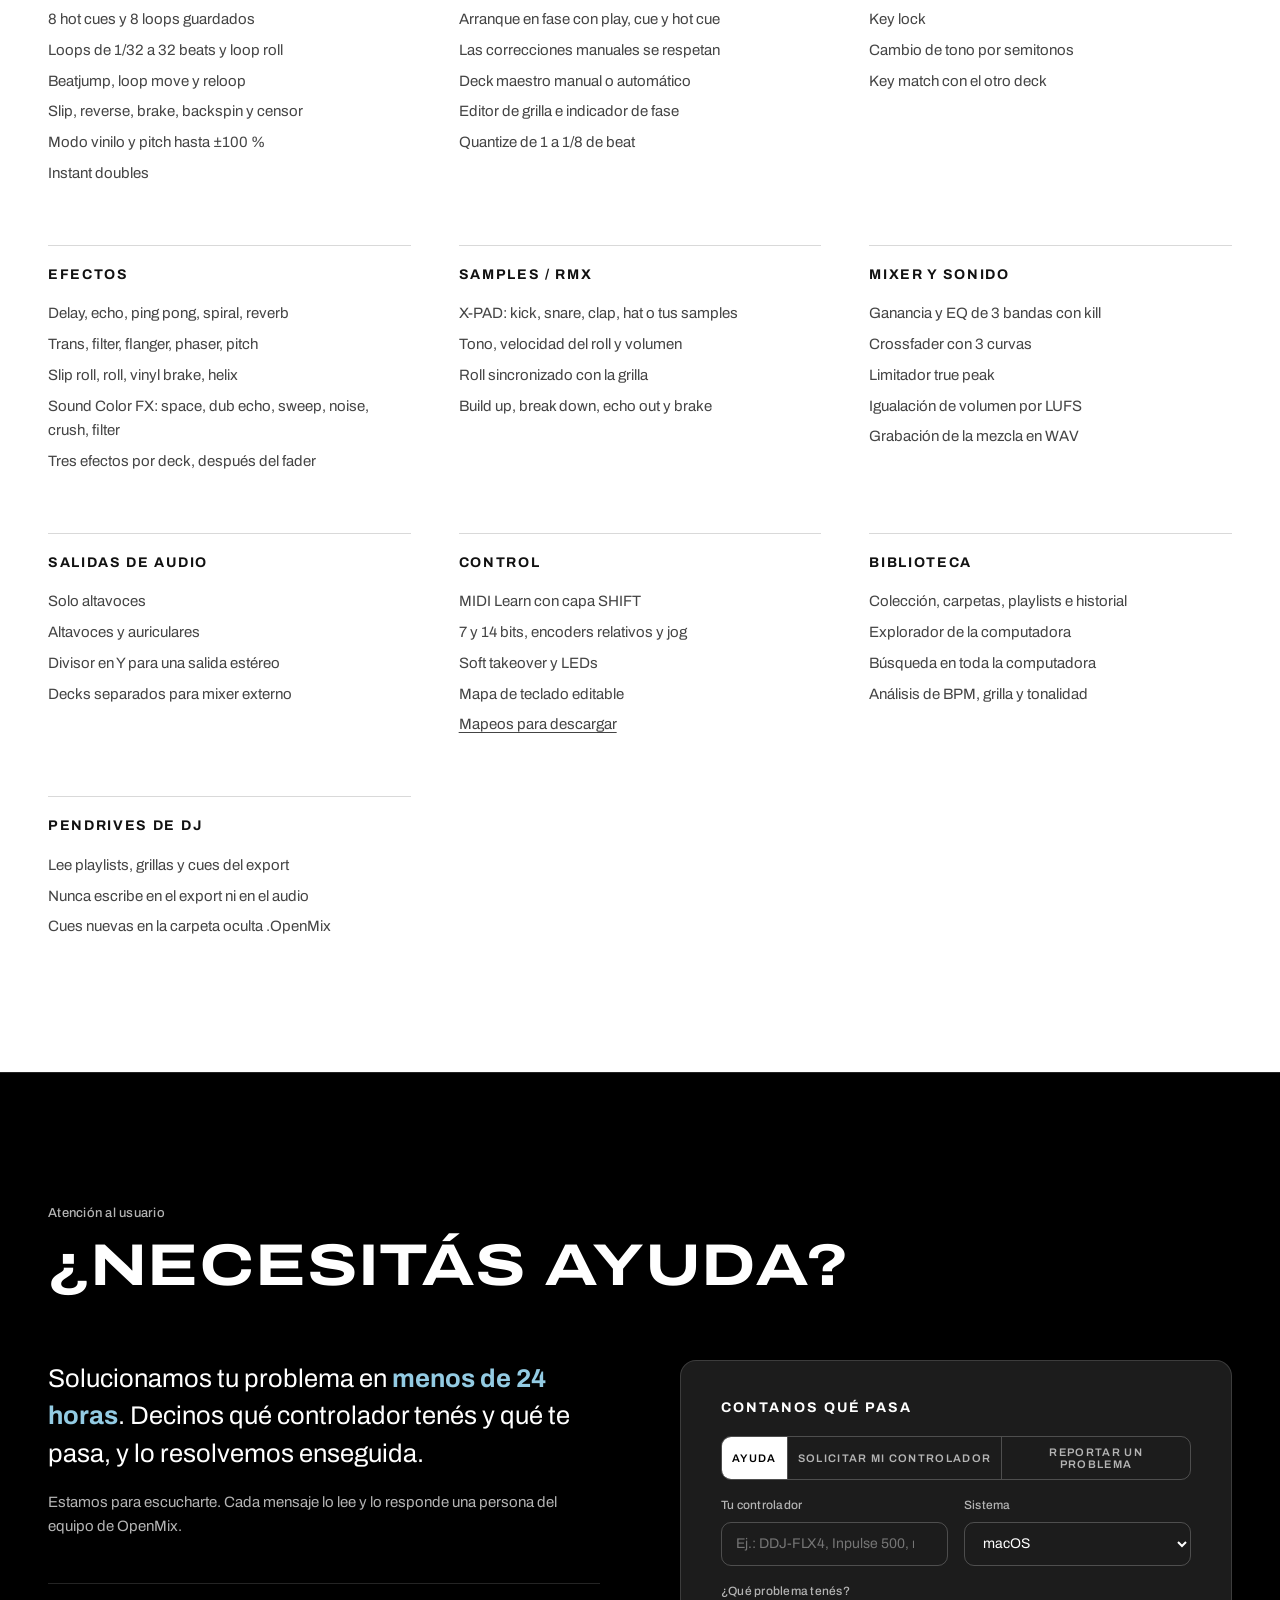
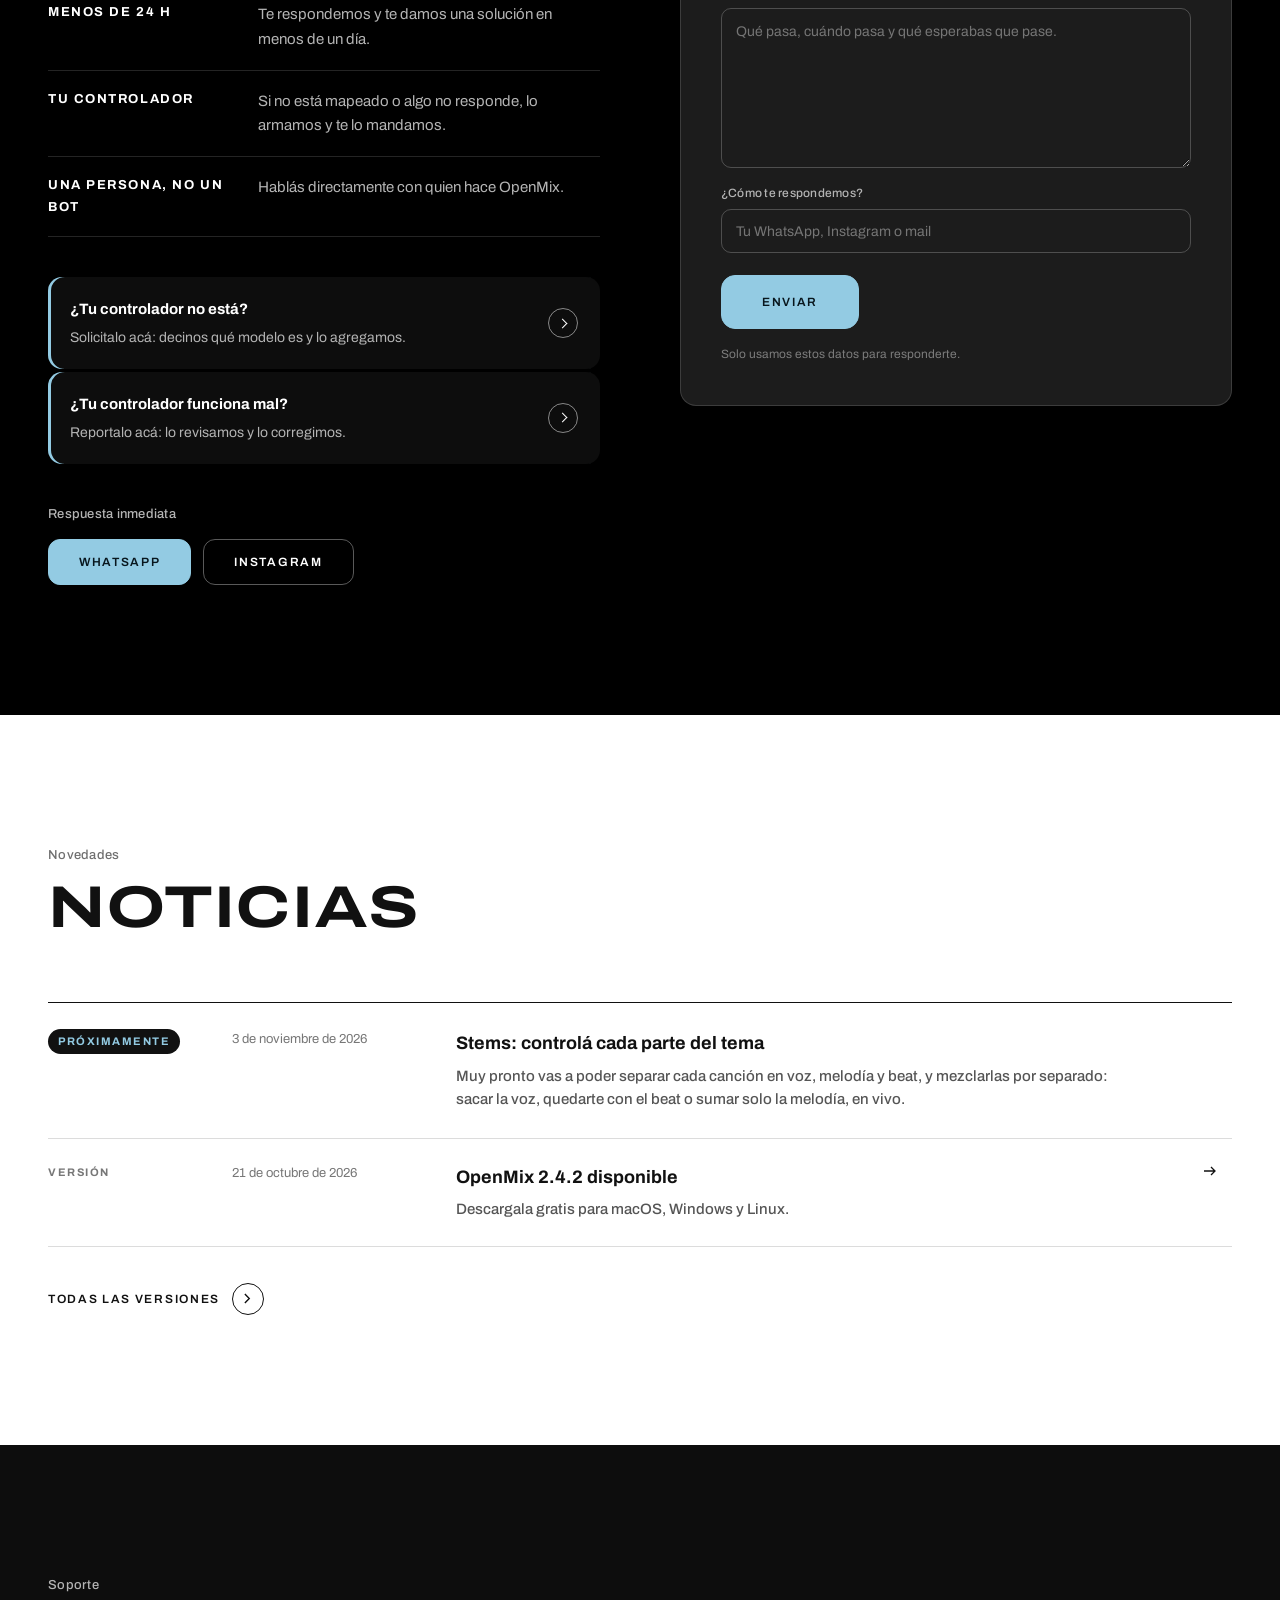
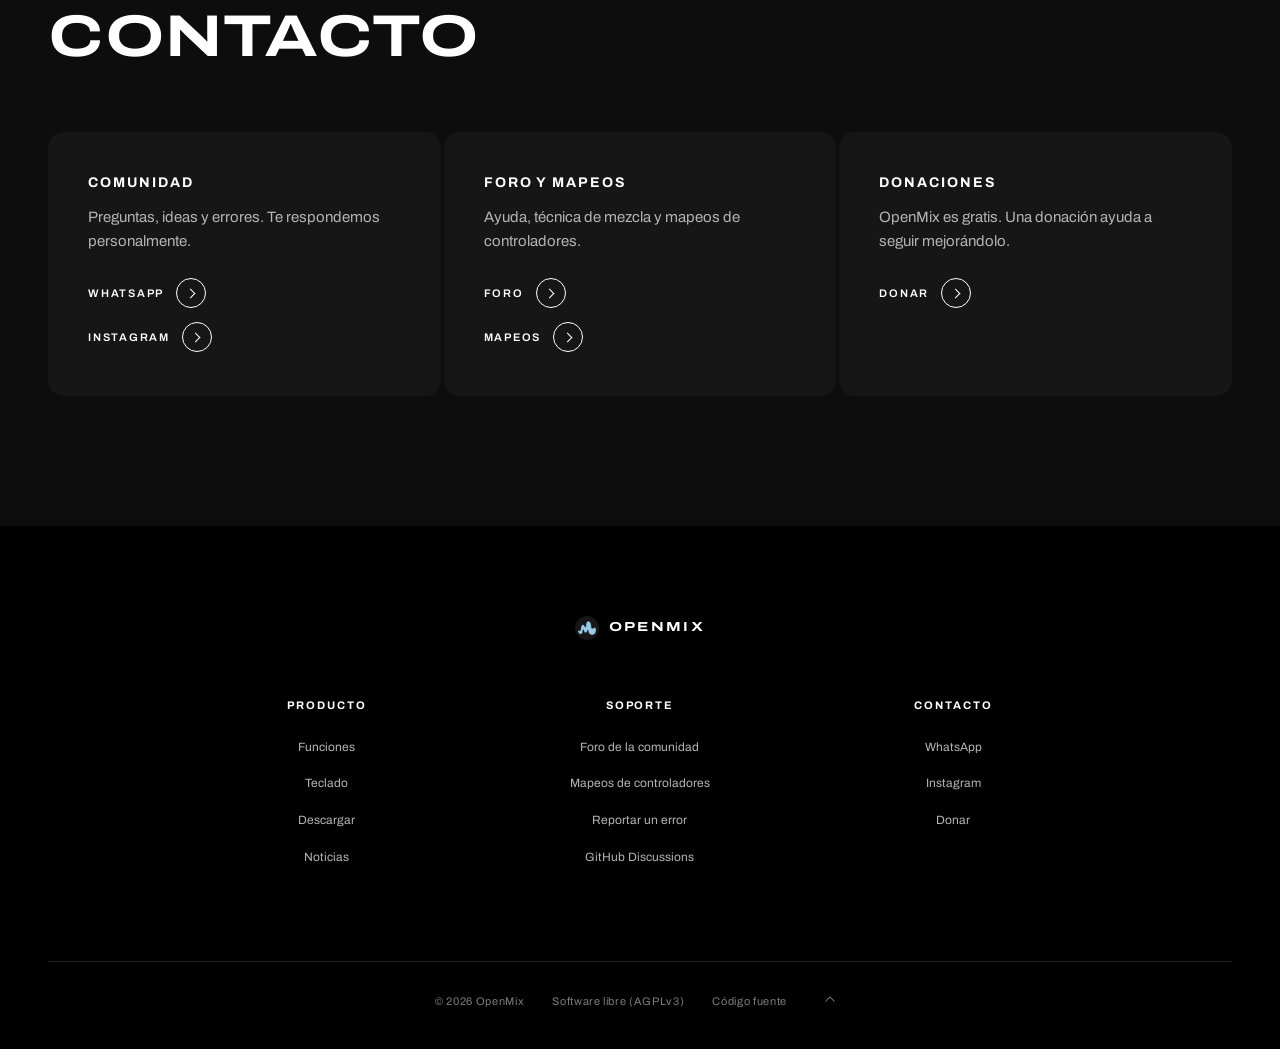
==== commit 8137b661: "Web: portada con una MacBook Pro mostrando OpenMix en vivo - La MacBook entra cerrada desde afuera, " ====
--- a/website/index.html
+++ b/website/index.html
@@ -33,16 +33,34 @@
 </header>
 
 <main>
-  <section class="hero" aria-label="OpenMix">
-    <div class="slide on">
-      <div class="media"><canvas class="wave" aria-hidden="true"></canvas></div>
-      <div class="copy"><div class="wrap">
+  <section class="hero mbp-hero" aria-label="OpenMix">
+    <div class="hero-light" aria-hidden="true"></div>
+    <div class="wrap hero-grid">
+      <div class="hero-copy">
         <span class="kicker">Software de DJ</span>
-        <h2><img class="hero-logo" src="assets/img/logo.png" alt="">OpenMix</h2>
+        <h1 class="hero-title"><img class="hero-logo" src="assets/img/logo.png" alt="">OpenMix</h1>
+        <p class="hero-tag">Dos decks, mixer, efectos y tu biblioteca. Gratis para macOS, Windows y Linux.</p>
         <a class="discover" href="#descarga">Descargar <i aria-hidden="true"></i></a>
-      </div></div>
-    </div>
-    <span class="scroll-cue" aria-hidden="true"></span>
+      </div>
+      <div class="mbp-stage" aria-hidden="true">
+        <div class="mbp">
+          <div class="mbp-base"><div class="mbp-keys"></div><div class="mbp-pad"></div></div>
+          <div class="mbp-lid">
+            <div class="mbp-back"></div>
+            <div class="mbp-bezel">
+              <div class="mbp-notch"></div>
+              <div class="mbp-screen">
+                <canvas class="wave"></canvas>
+                <canvas class="screen-fx"></canvas>
+                <div class="mbp-glare"></div>
+              </div>
+            </div>
+          </div>
+          <div class="mbp-lip"></div>
+        </div>
+        <div class="mbp-shadow"></div>
+      </div>
+    </div>
   </section>
 
   <section class="section download-band graphite" id="descarga">
--- a/website/assets/site.css
+++ b/website/assets/site.css
@@ -542,3 +542,128 @@
 
 .hero .slide .copy { bottom: 64px; }
 @media (max-width: 600px) { .hero { height: 70vh; min-height: 440px; } }
+
+/* Noticias con texto */
+.news-list .news-row { display: grid; grid-template-columns: 160px 200px 1fr 30px; gap: 24px; align-items: start; padding: 26px 0; }
+.news-list a { align-items: start; }
+.news-list .title { display: grid; gap: 6px; }
+.news-list .title b { font-size: 18px; font-weight: 700; }
+.news-list .title small { font-size: 15px; color: #555; line-height: 1.55; max-width: 680px; }
+.news-list .tag.soon { justify-self: start; padding: 3px 10px; border-radius: 999px; background: var(--paper-ink); color: var(--accent); }
+@media (max-width: 760px) { .news-list .news-row { grid-template-columns: 1fr; gap: 6px; } }
+
+/* ── Portada: MacBook Pro con OpenMix sonando ─────────────────────────────── */
+.mbp-hero { position: relative; height: auto; min-height: 0; max-height: none; padding: 120px 0 80px; overflow: hidden;
+            background: radial-gradient(120% 90% at 70% 40%, #1a1f26 0%, #0a0b0d 55%, #000 100%); }
+.hero-light { position: absolute; inset: 0; pointer-events: none;
+  background: radial-gradient(40% 40% at 72% 42%, rgba(147, 203, 227, 0.16), transparent 70%); opacity: 0; transition: opacity 2s ease 1.6s; }
+.mbp-hero.go .hero-light { opacity: 1; }
+.hero-grid { display: grid; grid-template-columns: minmax(0, 0.8fr) minmax(0, 1.5fr); gap: 24px; align-items: center; max-width: 1480px; }
+.hero-copy { position: relative; z-index: 2; }
+.hero-copy > * { opacity: 0; transform: translateY(20px); transition: opacity 1s var(--ease), transform 1s var(--ease); }
+.mbp-hero.go .hero-copy > * { opacity: 1; transform: none; }
+.mbp-hero.go .hero-copy > *:nth-child(1) { transition-delay: 1.5s; }
+.mbp-hero.go .hero-copy > *:nth-child(2) { transition-delay: 1.65s; }
+.mbp-hero.go .hero-copy > *:nth-child(3) { transition-delay: 1.8s; }
+.mbp-hero.go .hero-copy > *:nth-child(4) { transition-delay: 1.95s; }
+.hero-title { font-stretch: 125%; font-weight: 700; text-transform: uppercase; font-size: clamp(40px, 5.2vw, 84px); line-height: 1; margin: 12px 0 22px; white-space: nowrap; }
+.hero-tag { font-size: 17px; color: var(--text-2); max-width: 380px; margin-bottom: 30px; }
+
+.mbp-stage { position: relative; perspective: 2600px; perspective-origin: 30% 20%; padding: 30px 0 min(240px, 16vw); }
+.mbp {
+  --w: min(900px, 54vw);
+  position: relative; width: var(--w); margin-left: auto; transform-style: preserve-3d;
+  transform: translate3d(0, 0, -900px) rotateX(-38deg) rotateY(-62deg) scale(0.7); opacity: 0;
+  transition: transform 2.6s cubic-bezier(0.16, 0.84, 0.24, 1), opacity 1.2s ease;
+}
+.mbp-hero.go .mbp { transform: translate3d(0, 0, 0) rotateX(-13deg) rotateY(-24deg) scale(1); opacity: 1; animation: mbp-float 9s ease-in-out 2.8s infinite; }
+@keyframes mbp-float {
+  0%, 100% { transform: translate3d(0, 0, 0) rotateX(-13deg) rotateY(-24deg); }
+  50% { transform: translate3d(0, -8px, 0) rotateX(-12deg) rotateY(-21deg); }
+}
+.mbp-lid { position: relative; transform-origin: 50% 100%; transform-style: preserve-3d; transform: rotateX(-90deg);
+           transition: transform 1.9s cubic-bezier(0.3, 0.7, 0.2, 1) 0.6s; }
+.mbp-hero.go .mbp-lid { transform: rotateX(8deg); }
+.mbp-bezel { position: relative; padding: 2.3% 1.7% 3.4%; border-radius: 22px 22px 6px 6px; background: #050506;
+             box-shadow: inset 0 0 0 2px #2a2b2f, inset 0 0 0 3px #0c0c0d; backface-visibility: hidden; }
+.mbp-notch { position: absolute; top: 0; left: 50%; width: 11%; height: 2.6%; transform: translateX(-50%); background: #050506; border-radius: 0 0 10px 10px; z-index: 2; }
+.mbp-screen { position: relative; aspect-ratio: 16 / 10; border-radius: 6px 6px 2px 2px; overflow: hidden;
+              background: #0d0e10 url("img/app-screen.jpg") center / cover no-repeat; }
+.mbp-screen::after { content: ""; position: absolute; inset: 0; background: #000; opacity: 1; transition: opacity 1.2s ease 2s; }   /* pantalla que se enciende */
+.mbp-hero.go .mbp-screen::after { opacity: 0; }
+.mbp-screen canvas.wave { position: absolute; left: 0; top: 4.22%; width: 98.26%; height: 13.45%; }
+.mbp-screen canvas.screen-fx { position: absolute; inset: 0; width: 100%; height: 100%; }
+.mbp-glare { position: absolute; inset: 0; pointer-events: none;
+  background: linear-gradient(115deg, rgba(255,255,255,0.10) 0%, rgba(255,255,255,0.03) 30%, transparent 46%); mix-blend-mode: screen; }
+.mbp-back { position: absolute; inset: 0; border-radius: 22px 22px 6px 6px; transform: rotateY(180deg) translateZ(1px); backface-visibility: hidden;
+  background: linear-gradient(160deg, #3b3d42, #1f2024 60%, #17181b); }
+.mbp-back::after { content: ""; position: absolute; left: 50%; top: 50%; width: 9%; aspect-ratio: 1; transform: translate(-50%, -50%);
+  background: url("img/logo.png") center / contain no-repeat; opacity: 0.55; filter: grayscale(1) brightness(1.4); }
+.mbp-base { position: absolute; left: -5.5%; top: calc(100% - 1px); width: 111%; height: calc(var(--w) * 0.66); transform-origin: 50% 0;
+  transform: rotateX(90deg); border-radius: 4px 4px 26px 26px;
+  background: linear-gradient(180deg, #2e3034 0%, #26282c 60%, #1d1e21 100%); box-shadow: inset 0 2px 0 rgba(255,255,255,0.06); }
+.mbp-keys { position: absolute; left: 9%; right: 9%; top: 7%; height: 46%; display: grid; grid-template-columns: repeat(14, 1fr); grid-template-rows: 0.6fr repeat(5, 1fr);
+  gap: 1.1% 0.7%; padding: 1%; background: #121315; border-radius: 6px; }
+.mbp-keys i { background: #0a0a0b; border-radius: 3px; box-shadow: inset 0 1px 0 rgba(255,255,255,0.05); }
+.mbp-pad { position: absolute; left: 31%; width: 38%; top: 59%; height: 33%; border-radius: 10px; background: #2a2c30; box-shadow: inset 0 0 0 1px rgba(255,255,255,0.05); }
+.mbp-lip { position: absolute; left: -5.5%; width: 111%; top: 100%; height: 1.6%; transform-origin: 50% 0;
+  transform: translateZ(calc(var(--w) * 0.66)) rotateX(0deg); border-radius: 0 0 18px 18px;
+  background: linear-gradient(180deg, #4a4c52, #1b1c1f); }
+.mbp-shadow { position: absolute; left: 4%; right: -6%; bottom: 26px; height: 70px; border-radius: 50%;
+  background: radial-gradient(closest-side, rgba(0,0,0,0.75), transparent); filter: blur(10px); opacity: 0; transition: opacity 2s ease 1.4s; }
+.mbp-hero.go .mbp-shadow { opacity: 1; }
+@media (max-width: 900px) {
+  .mbp-hero { padding: 100px 0 40px; }
+  .hero-grid { grid-template-columns: minmax(0, 1fr); gap: 8px; }
+  .mbp { --w: 88vw; margin: 0 auto; }
+  .mbp-hero.go .mbp, .mbp-hero.go .mbp { transform: rotateX(-12deg) rotateY(-14deg); }
+  @keyframes mbp-float { 0%, 100% { transform: rotateX(-12deg) rotateY(-14deg); } 50% { transform: translateY(-6px) rotateX(-11deg) rotateY(-12deg); } }
+  .hero-title { font-size: clamp(36px, 11vw, 60px); }
+}
+@media (prefers-reduced-motion: reduce) {
+  .mbp, .mbp-lid, .hero-copy > *, .mbp-screen::after, .hero-light, .mbp-shadow { transition: none !important; animation: none !important; }
+}
+@media (max-width: 760px) {
+  .news-list a { grid-template-columns: minmax(0, 1fr) 20px; }
+  .news-list a .title { grid-column: 1; }
+  .news-list a .arrow { grid-column: 2; grid-row: 1; }
+}
+
+/* Proporciones reales de una MacBook Pro: base del mismo ancho que la pantalla, cámara más baja */
+.mbp-base { left: 0; width: 100%; height: calc(var(--w) * 0.6); border-radius: 3px 3px 18px 18px; }
+.mbp-lip { left: 0; width: 100%; transform: translateZ(calc(var(--w) * 0.6)); }
+.mbp-keys { left: 11%; right: 11%; top: 8%; height: 42%; }
+.mbp-pad { left: 33%; width: 34%; top: 57%; height: 32%; }
+.mbp-hero.go .mbp-lid { transform: rotateX(3deg); }
+.mbp-hero.go .mbp { transform: translate3d(0, 0, 0) rotateX(-6deg) rotateY(-24deg) scale(1); }
+@keyframes mbp-float {
+  0%, 100% { transform: translate3d(0, 0, 0) rotateX(-6deg) rotateY(-24deg); }
+  50% { transform: translate3d(0, -8px, 0) rotateX(-5deg) rotateY(-21deg); }
+}
+.mbp-stage { padding: 30px 0 min(150px, 10vw); }
+@media (max-width: 900px) {
+  .mbp-hero.go .mbp { transform: rotateX(-6deg) rotateY(-14deg); }
+  @keyframes mbp-float { 0%, 100% { transform: rotateX(-6deg) rotateY(-14deg); } 50% { transform: translateY(-6px) rotateX(-5deg) rotateY(-12deg); } }
+}
+
+/* Entrada: la MacBook llega cerrada (sin girar), después se abre la tapa y se enciende la pantalla */
+.mbp { transform: translate3d(0, 70px, -420px) rotateX(-6deg) rotateY(-24deg) scale(0.92); opacity: 0;
+       transition: transform 1.5s cubic-bezier(0.16, 0.84, 0.24, 1), opacity 0.9s ease; }
+.mbp-lid { transform: rotateX(-89deg); transition: transform 1.7s cubic-bezier(0.45, 0.05, 0.2, 1) 1.2s; }
+.mbp-hero.go .mbp-lid { transform: rotateX(3deg); }
+.mbp-screen::after { transition: opacity 1s ease 2.7s; }
+.mbp-hero.go .mbp { animation: mbp-float 9s ease-in-out 3.2s infinite; }
+.mbp-back { transform: rotateY(180deg) translateZ(2px); }
+@media (max-width: 900px) {
+  .mbp { transform: translate3d(0, 50px, -300px) rotateX(-6deg) rotateY(-14deg) scale(0.92); }
+}
+
+/* Entrada desde afuera del plano: la MacBook cerrada se desliza desde la derecha, sin aparecer de a poco */
+.mbp { transform: translate3d(75vw, 30px, 0) rotateX(-6deg) rotateY(-24deg); opacity: 1;
+       transition: transform 1.8s cubic-bezier(0.22, 0.75, 0.2, 1); }
+.mbp-lid { transition: transform 1.7s cubic-bezier(0.45, 0.05, 0.2, 1) 1.7s; }
+.mbp-screen::after { transition: opacity 1s ease 3.2s; }
+.mbp-hero.go .mbp { animation: mbp-float 9s ease-in-out 3.6s infinite; }
+@media (max-width: 900px) {
+  .mbp { transform: translate3d(110vw, 20px, 0) rotateX(-6deg) rotateY(-14deg); }
+}
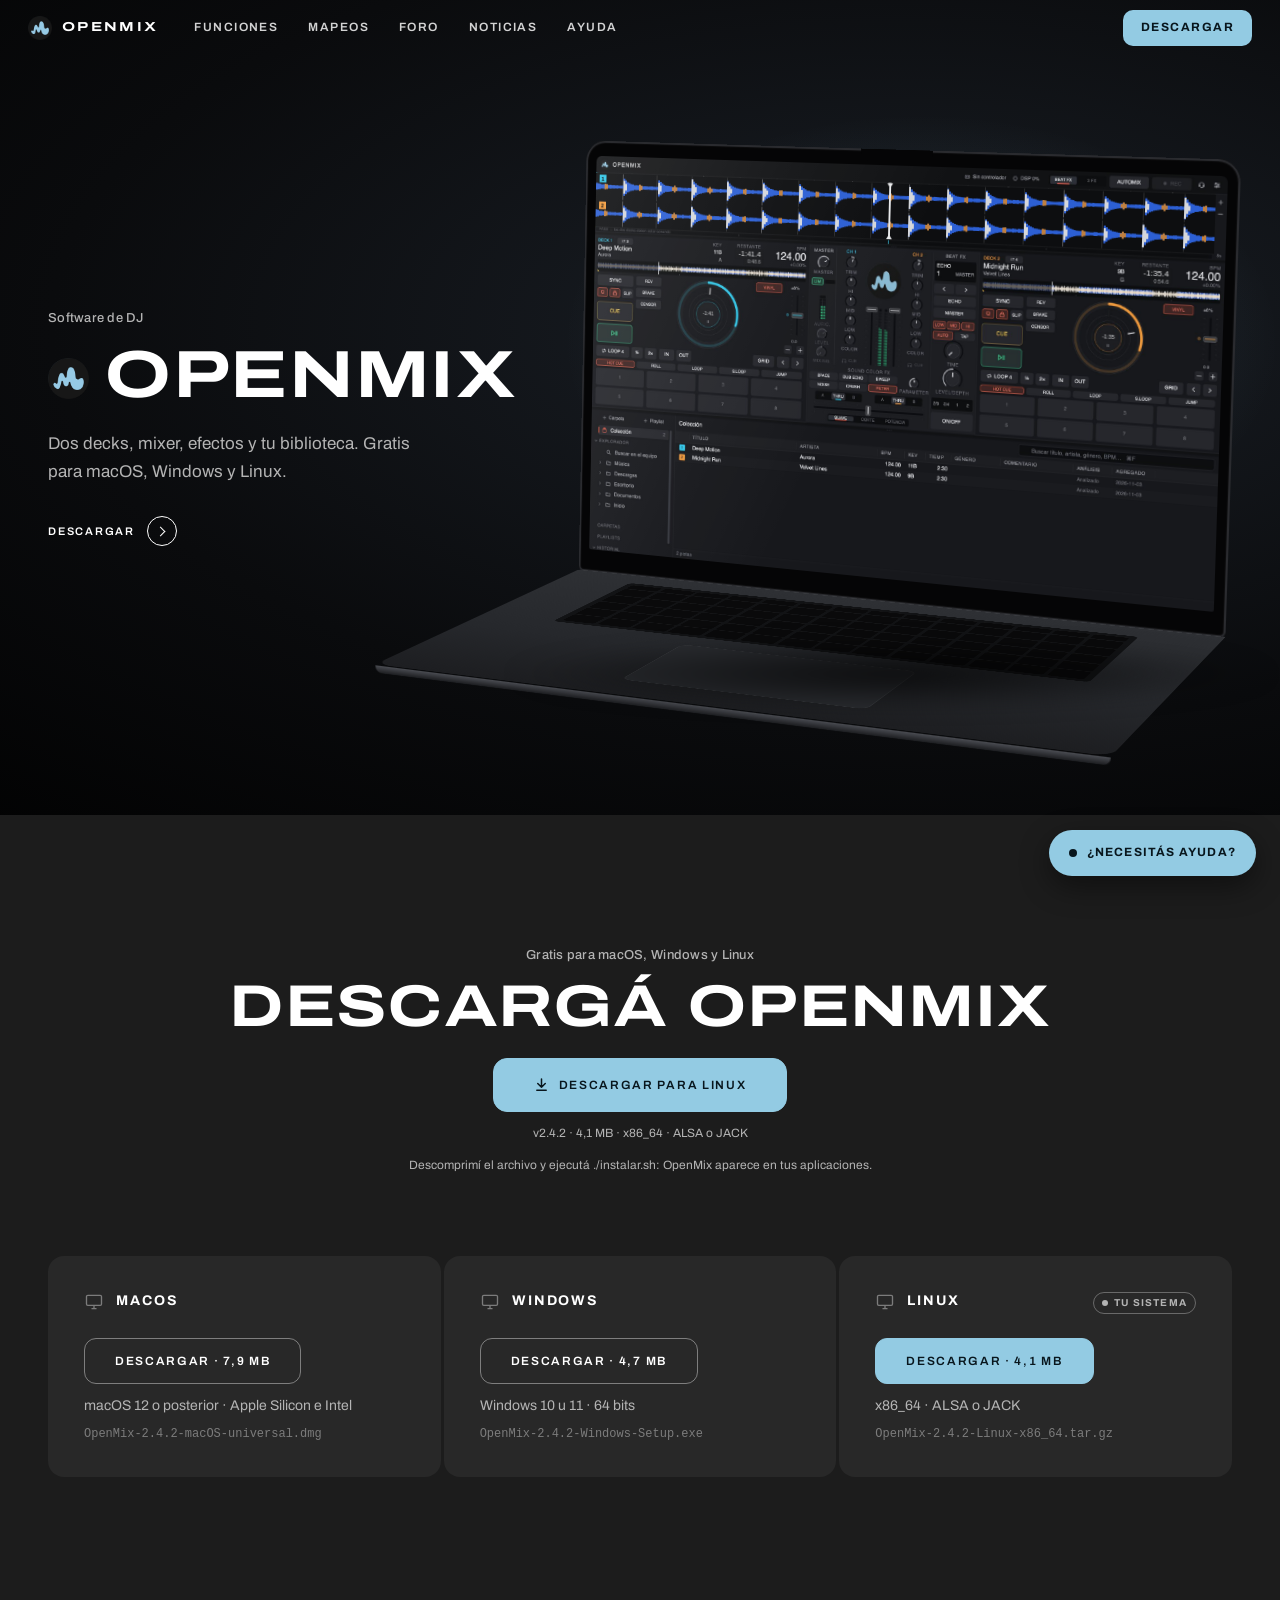
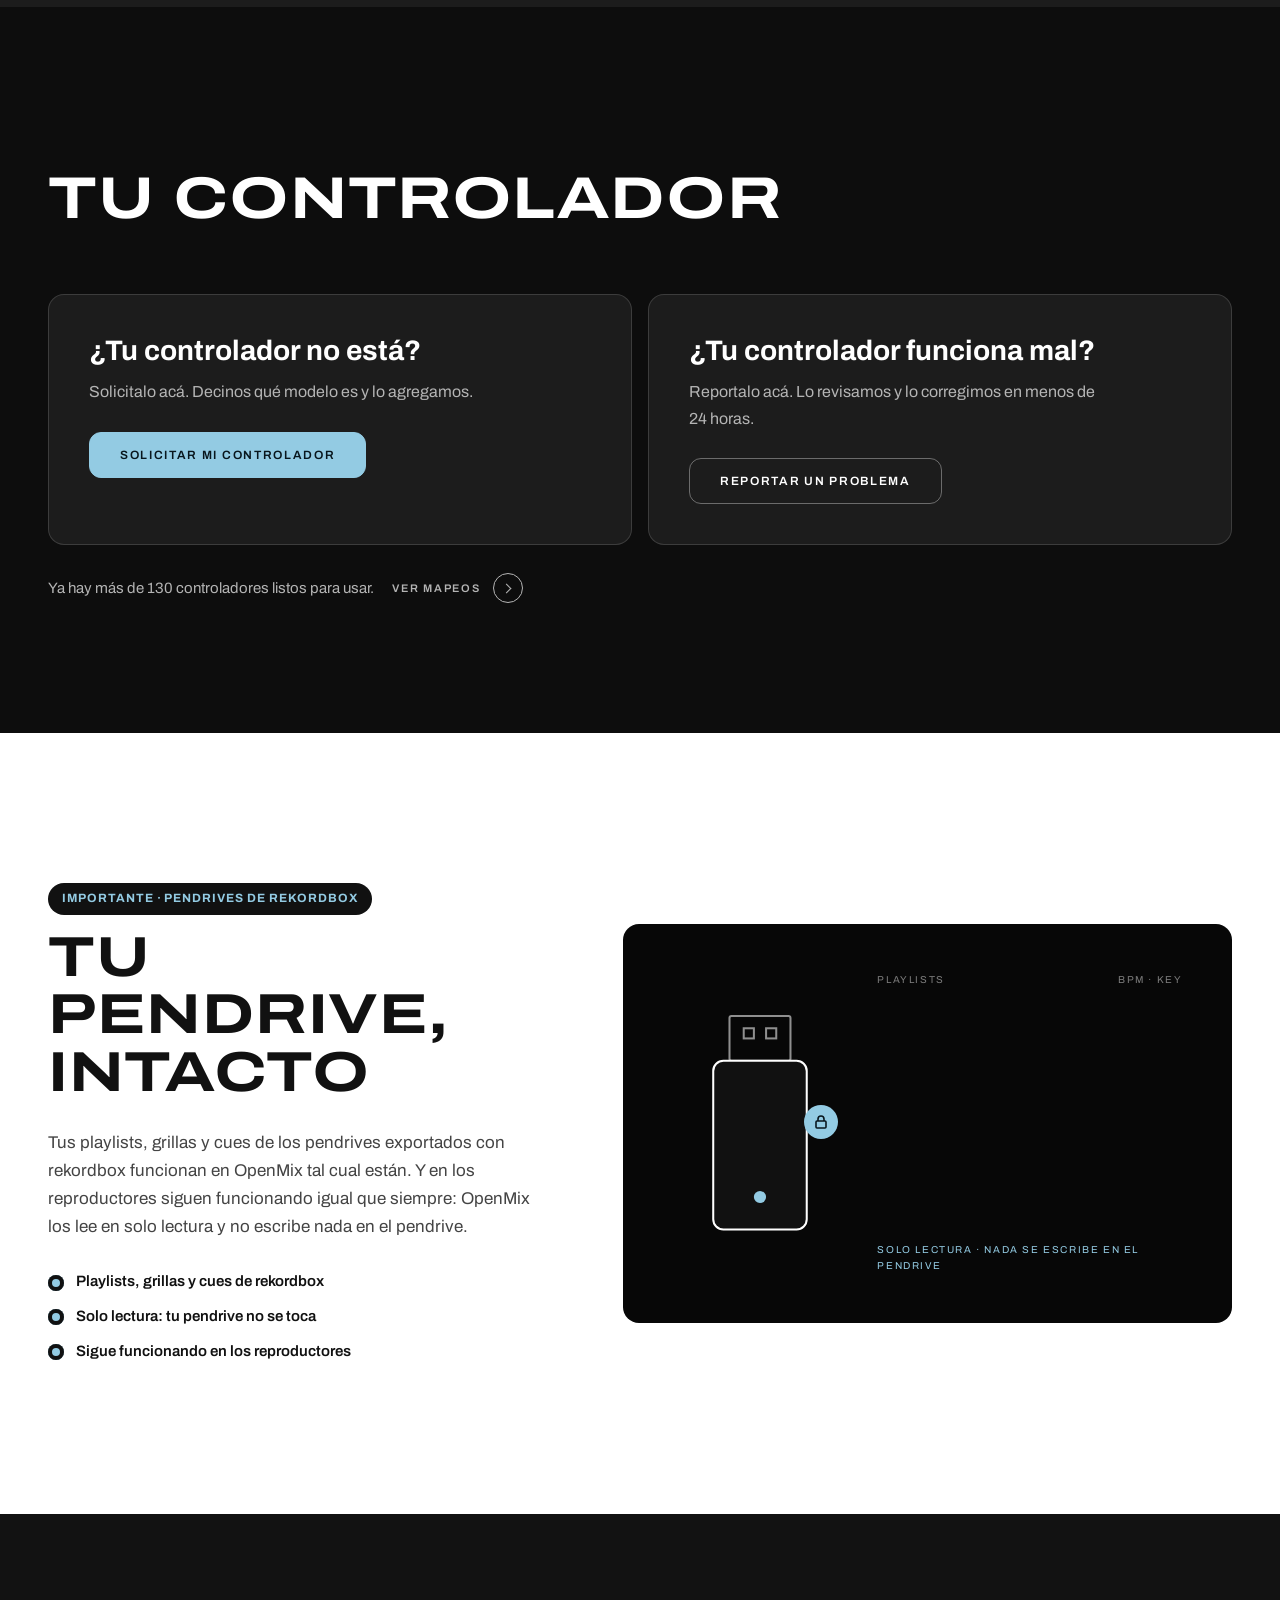
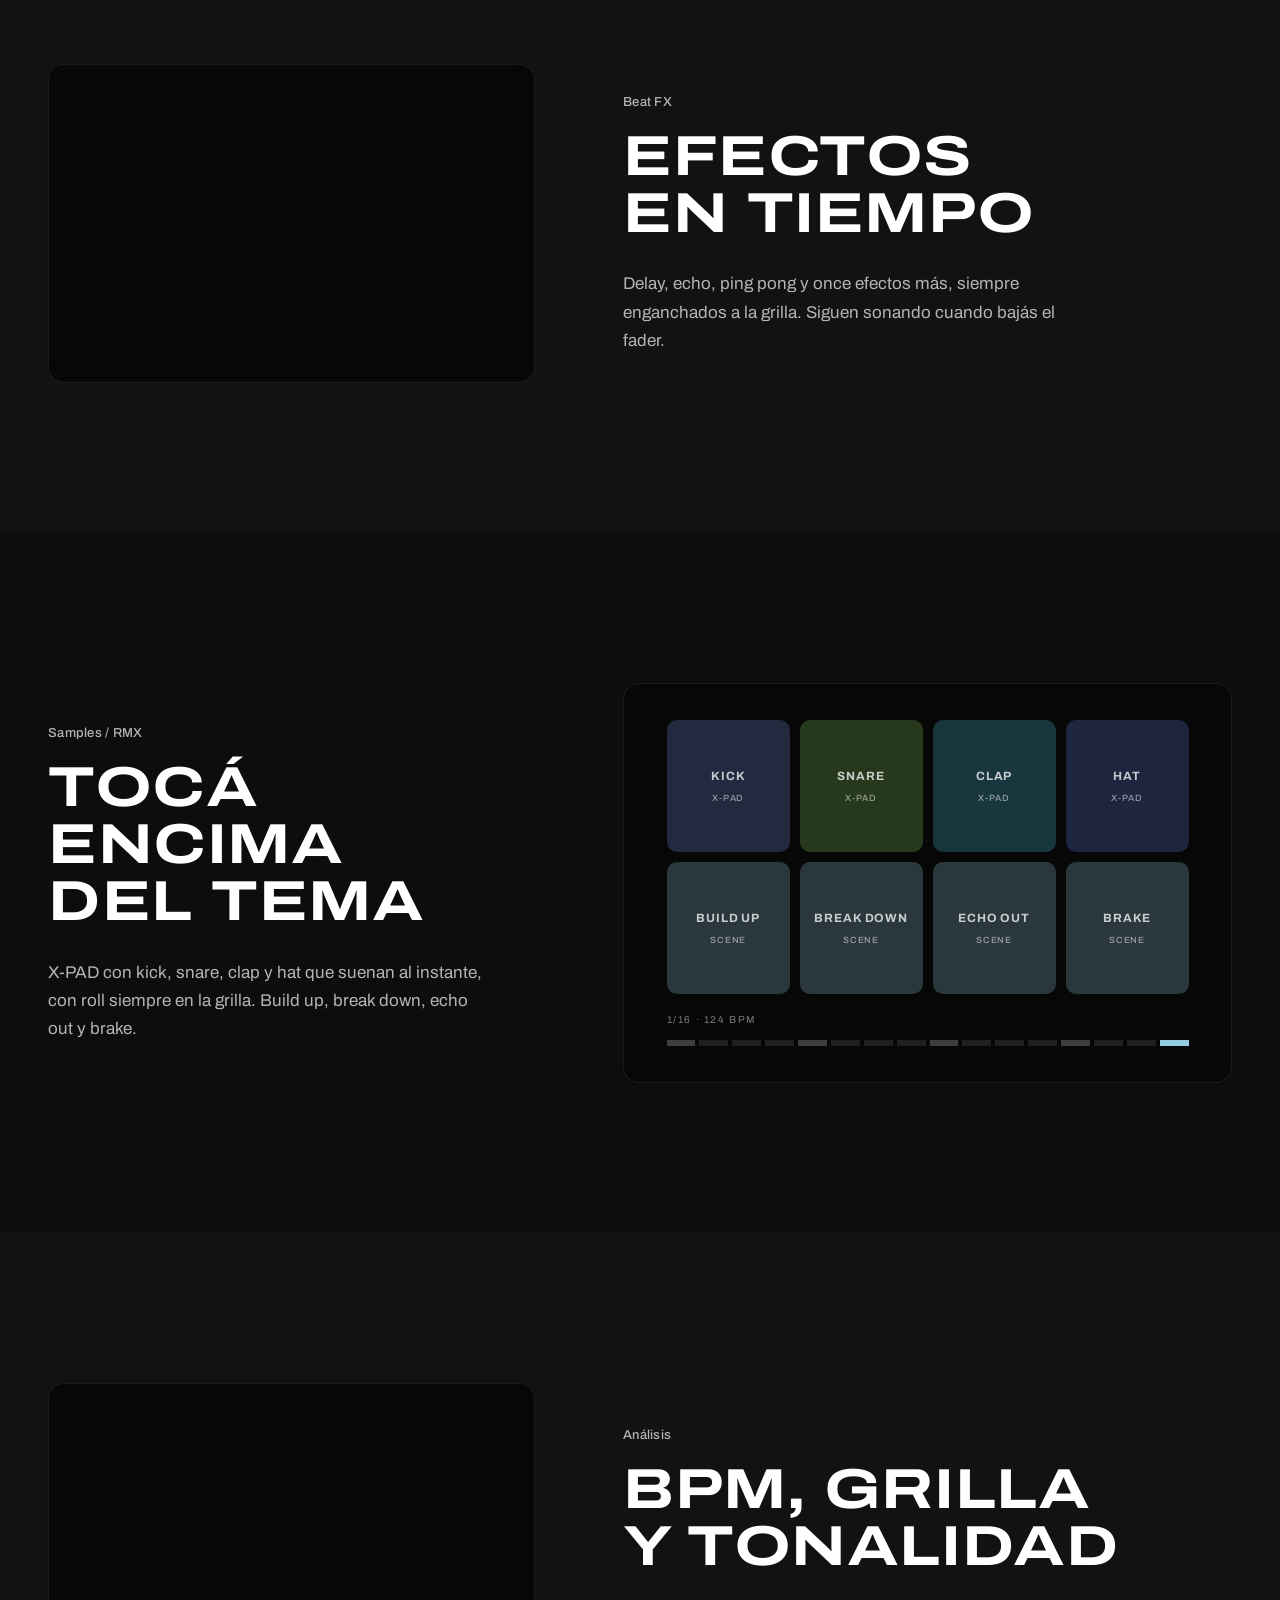
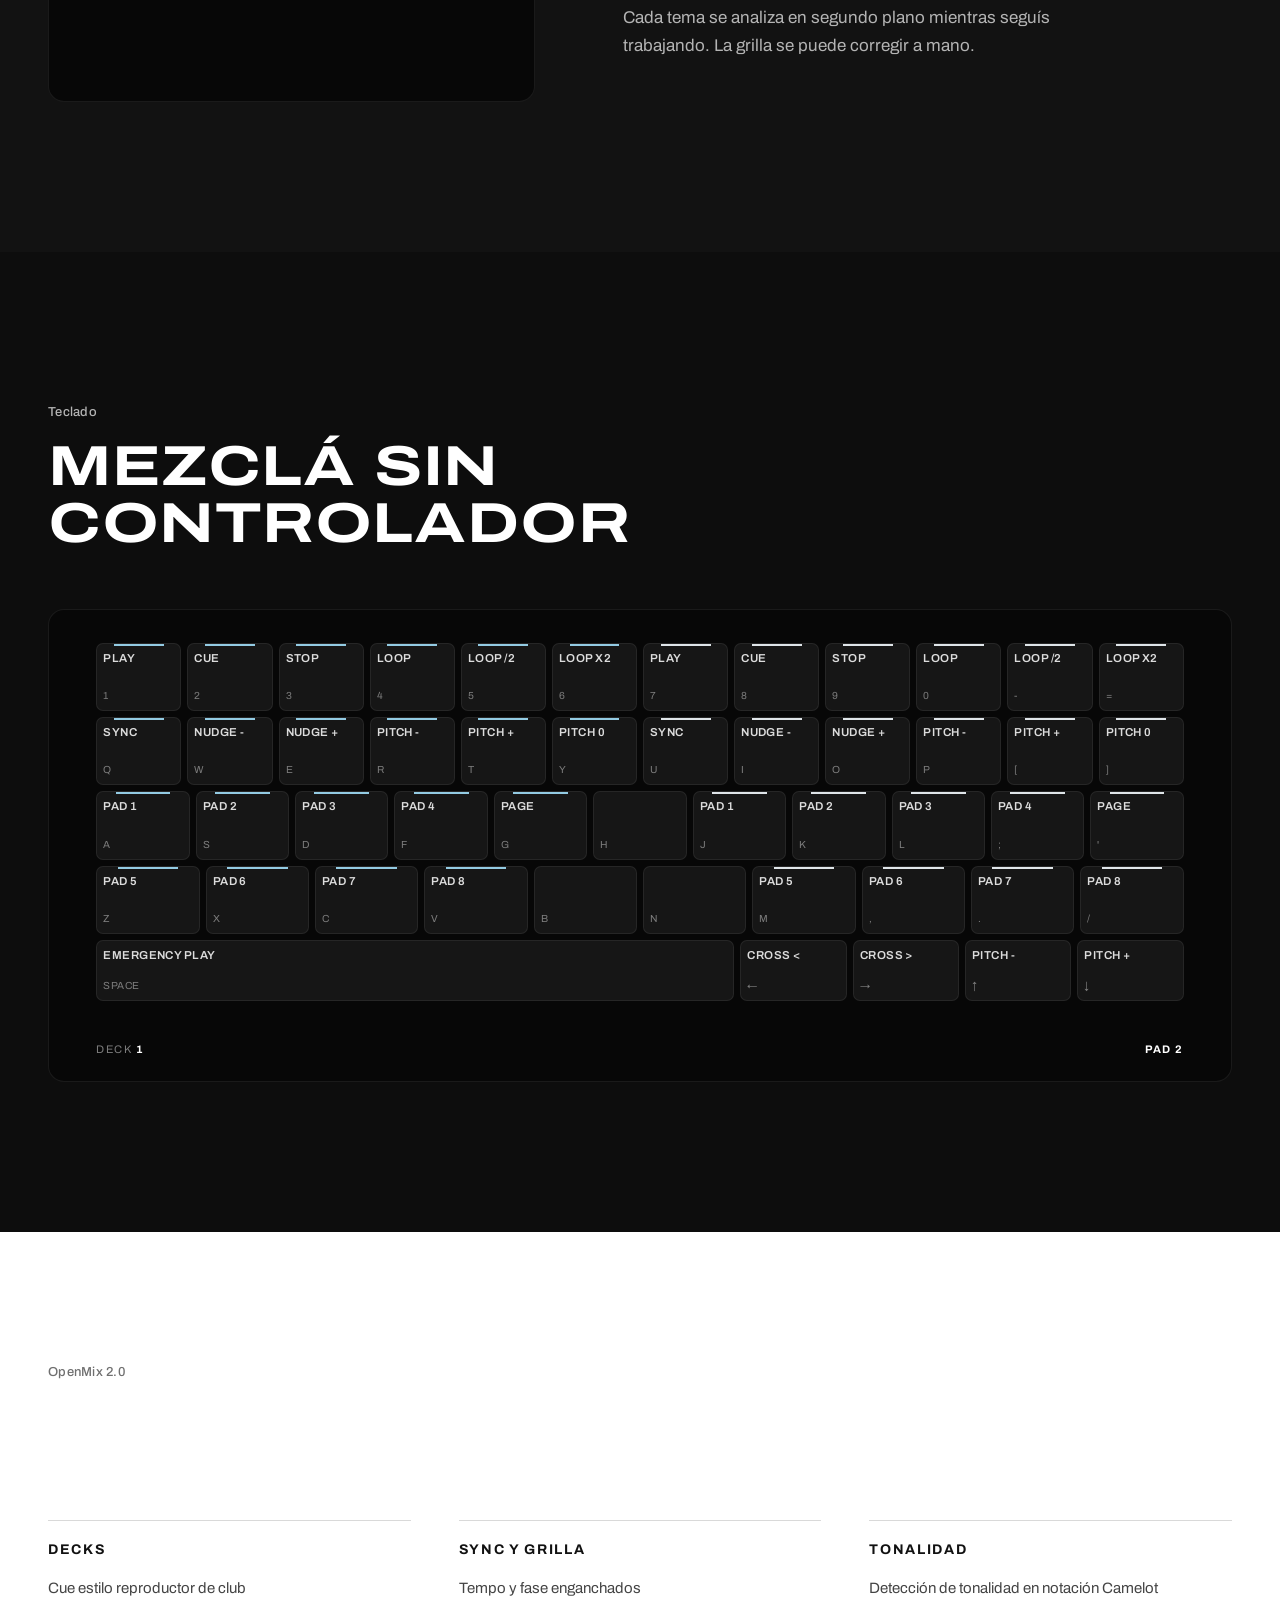
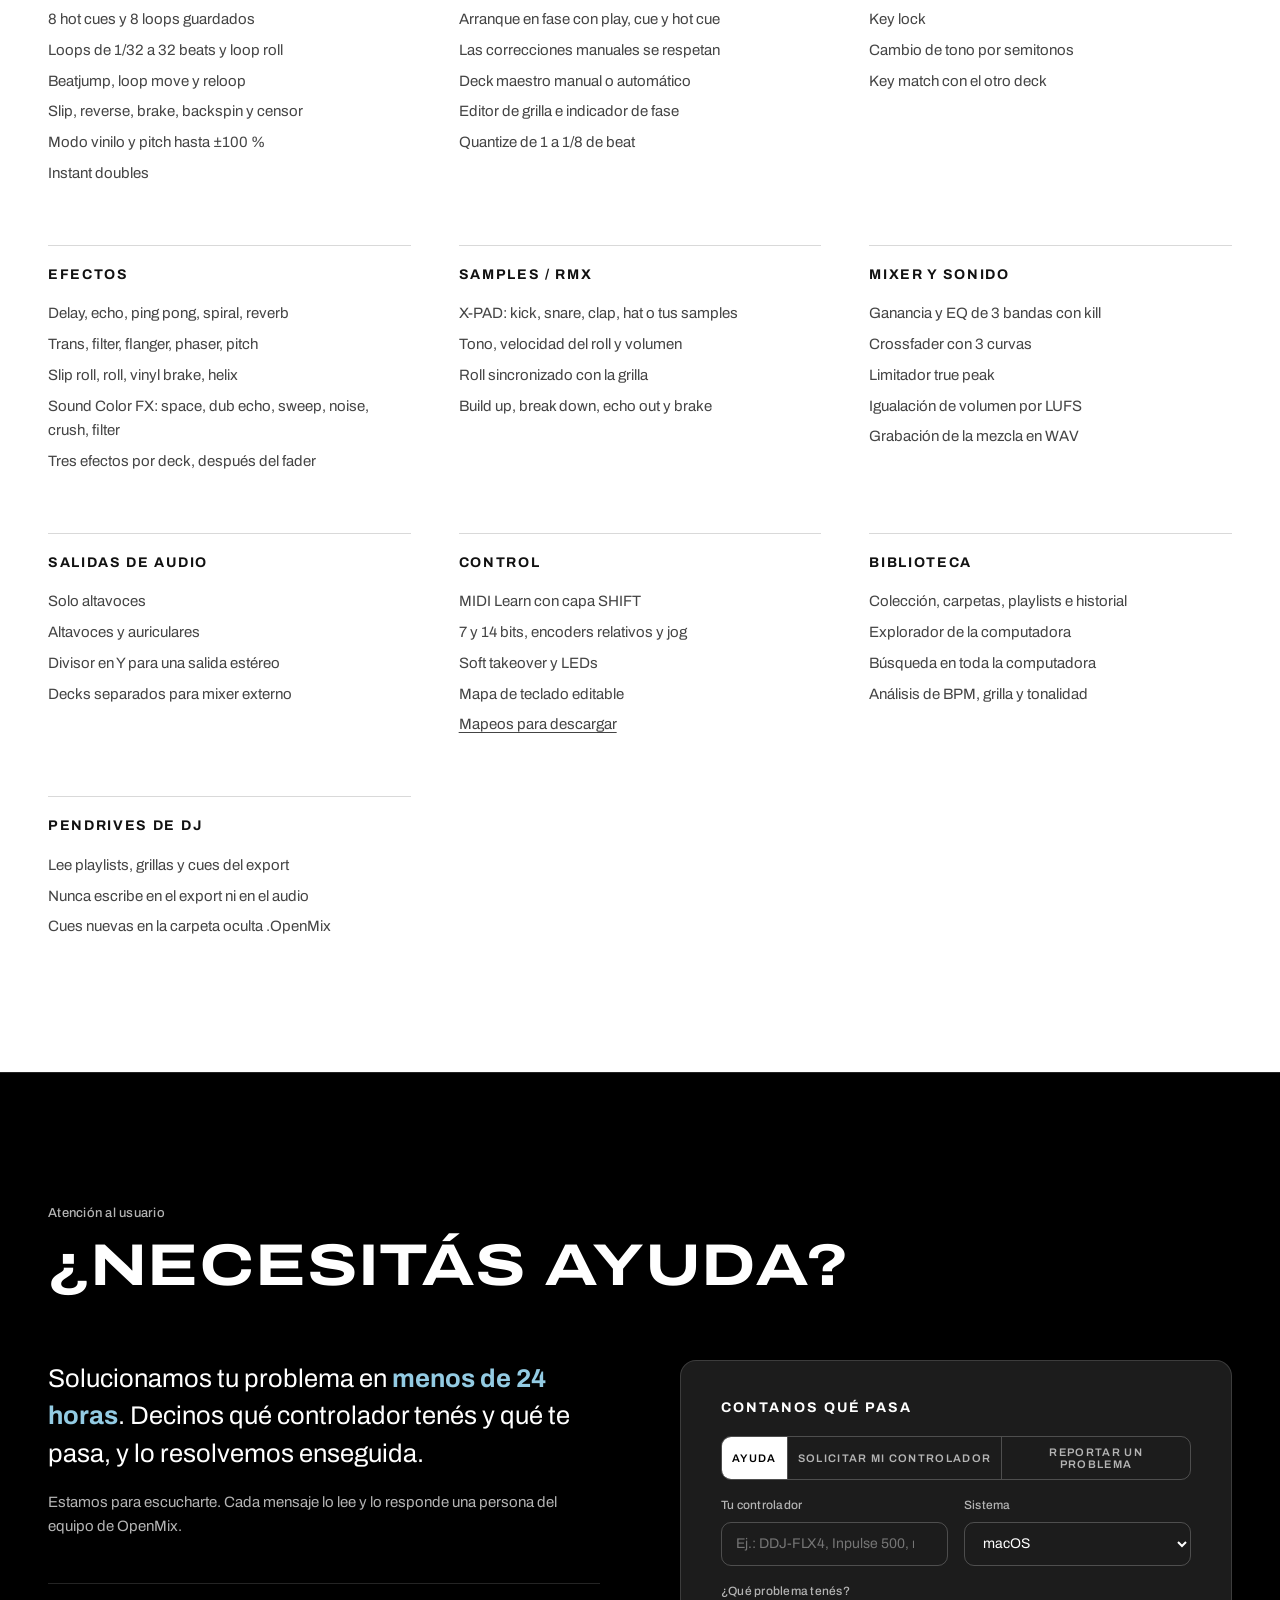
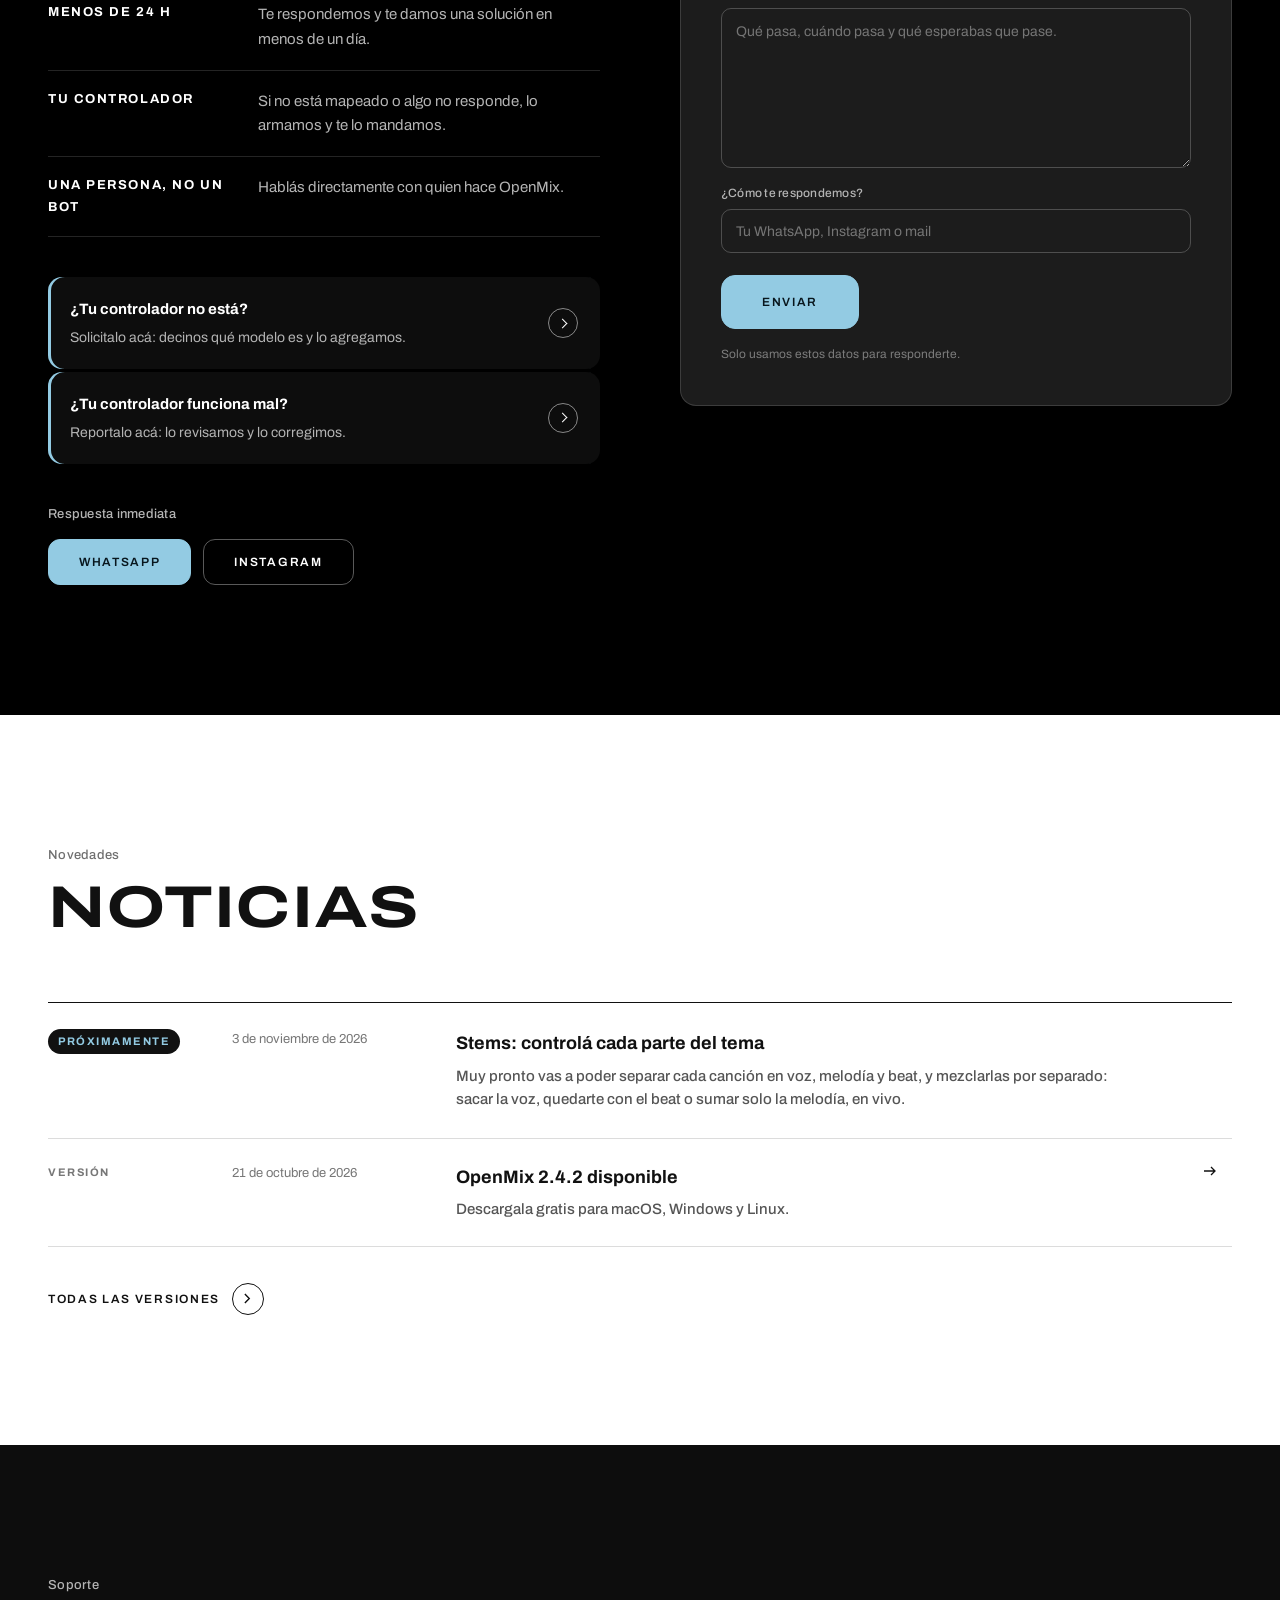
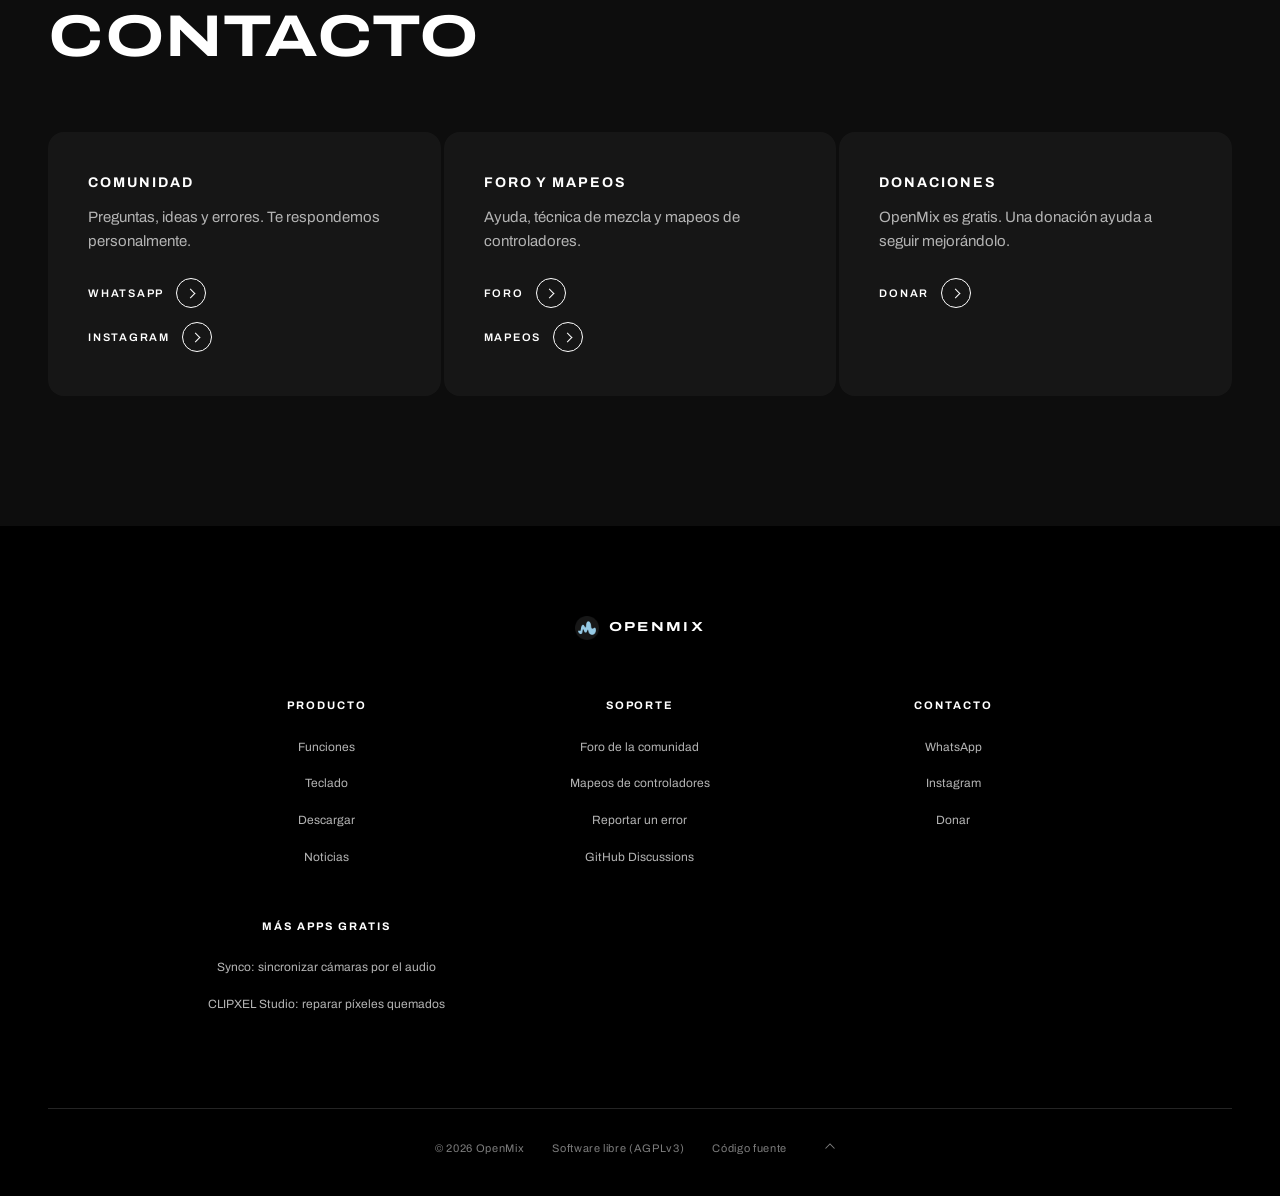
==== commit f8d64a1d: "Web: SEO para Google (canonical, Open Graph, datos estructurados, robots.txt y sitemap.xml) Co-Autho" ====
--- a/website/index.html
+++ b/website/index.html
@@ -3,9 +3,83 @@
 <head>
   <meta charset="utf-8">
   <meta name="viewport" content="width=device-width, initial-scale=1">
-  <title>OpenMix — Software de DJ</title>
-  <meta name="description" content="OpenMix: software de DJ para macOS, Windows y Linux. Sync con fase enganchada, key lock, Beat FX, SAMPLES/RMX, control MIDI y lectura de pendrives de DJ.">
+  <title>OpenMix — Software de DJ gratis para Mac, Windows y Linux</title>
+  <meta name="description" content="OpenMix: software de DJ gratis y de código abierto para macOS, Windows y Linux. Sync con fase enganchada, key lock, Beat FX, SAMPLES/RMX, control MIDI y lectura de pendrives de DJ.">
   <meta name="theme-color" content="#000000">
+  <link rel="canonical" href="https://openmix.pages.dev/">
+  <meta name="robots" content="index, follow, max-image-preview:large">
+  <meta property="og:type" content="website">
+  <meta property="og:site_name" content="OpenMix">
+  <meta property="og:locale" content="es_AR">
+  <meta property="og:url" content="https://openmix.pages.dev/">
+  <meta property="og:title" content="OpenMix — Software de DJ gratis para Mac, Windows y Linux">
+  <meta property="og:description" content="Dos decks, mixer, efectos y tu biblioteca. Gratis para macOS, Windows y Linux.">
+  <meta property="og:image" content="https://openmix.pages.dev/assets/img/og-openmix.jpg">
+  <meta property="og:image:width" content="1200">
+  <meta property="og:image:height" content="630">
+  <meta property="og:image:alt" content="OpenMix, software de DJ">
+  <meta name="twitter:card" content="summary_large_image">
+  <meta name="twitter:title" content="OpenMix — Software de DJ gratis para Mac, Windows y Linux">
+  <meta name="twitter:description" content="Dos decks, mixer, efectos y tu biblioteca. Gratis para macOS, Windows y Linux.">
+  <meta name="twitter:image" content="https://openmix.pages.dev/assets/img/og-openmix.jpg">
+  <script type="application/ld+json">
+{
+  "@context": "https://schema.org",
+  "@graph": [
+    {
+      "@type": "Organization",
+      "@id": "https://clipxel.github.io/#org",
+      "name": "Clipxel",
+      "url": "https://clipxel.github.io/",
+      "logo": "https://clipxel.github.io/assets/logo-icon.png",
+      "sameAs": [
+        "https://github.com/clipxel"
+      ]
+    },
+    {
+      "@type": "WebSite",
+      "@id": "https://openmix.pages.dev/#web",
+      "name": "OpenMix",
+      "url": "https://openmix.pages.dev/",
+      "inLanguage": "es",
+      "publisher": {
+        "@id": "https://clipxel.github.io/#org"
+      }
+    },
+    {
+      "@type": "SoftwareApplication",
+      "name": "OpenMix",
+      "url": "https://openmix.pages.dev/",
+      "description": "OpenMix: software de DJ gratis y de código abierto para macOS, Windows y Linux. Sync con fase enganchada, key lock, Beat FX, SAMPLES/RMX, control MIDI y lectura de pendrives de DJ.",
+      "applicationCategory": "MultimediaApplication",
+      "applicationSubCategory": "Software de DJ",
+      "operatingSystem": "macOS 12+, Windows 10/11, Linux",
+      "softwareVersion": "2.4.2",
+      "datePublished": "2026-10-21",
+      "image": "https://openmix.pages.dev/assets/img/og-openmix.jpg",
+      "screenshot": "https://openmix.pages.dev/assets/img/app-screen.jpg",
+      "downloadUrl": [
+        "https://github.com/clipxel/OpenMix/releases/download/v2.4.2/OpenMix-2.4.2-macOS-universal.dmg",
+        "https://github.com/clipxel/OpenMix/releases/download/v2.4.2/OpenMix-2.4.2-Windows-Setup.exe",
+        "https://github.com/clipxel/OpenMix/releases/download/v2.4.2/OpenMix-2.4.2-Linux-x86_64.tar.gz"
+      ],
+      "license": "https://www.gnu.org/licenses/agpl-3.0.html",
+      "isAccessibleForFree": true,
+      "offers": {
+        "@type": "Offer",
+        "price": "0",
+        "priceCurrency": "USD"
+      },
+      "author": {
+        "@id": "https://clipxel.github.io/#org"
+      },
+      "sameAs": [
+        "https://github.com/clipxel/OpenMix"
+      ]
+    }
+  ]
+}
+  </script>
   <link rel="icon" href="assets/img/favicon.png">
   <link rel="preconnect" href="https://fonts.googleapis.com">
   <link rel="preconnect" href="https://fonts.gstatic.com" crossorigin>
@@ -294,6 +368,7 @@
       <div class="group"><h4>Producto</h4><ul><li><a href="#funciones">Funciones</a></li><li><a href="#teclado">Teclado</a></li><li><a href="#descarga">Descargar</a></li><li><a href="#noticias">Noticias</a></li></ul></div>
       <div class="group"><h4>Soporte</h4><ul><li><a href="foro.html">Foro de la comunidad</a></li><li><a href="mapeos.html">Mapeos de controladores</a></li><li><a href="foro.html#c=errores">Reportar un error</a></li><li><a href="https://github.com/clipxel/OpenMix/discussions" target="_blank" rel="noopener">GitHub Discussions</a></li></ul></div>
       <div class="group"><h4>Contacto</h4><ul><li><a href="https://chat.whatsapp.com/EfyHSpbE1KGJ3zcCKjhx4R" target="_blank" rel="noopener">WhatsApp</a></li><li><a href="https://ig.me/m/nanobrunetti" target="_blank" rel="noopener">Instagram</a></li><li><a href="https://onetouch.astropay.com/payment?external_reference_id=AERRP6sKfsrGdRunEEa6gJ7V5fQ1E0gO" target="_blank" rel="noopener">Donar</a></li></ul></div>
+      <div class="group"><h4>Más apps gratis</h4><ul><li><a href="https://clipxel.github.io/Synco/">Synco: sincronizar cámaras por el audio</a></li><li><a href="https://clipxel.github.io/">CLIPXEL Studio: reparar píxeles quemados</a></li></ul></div>
     </div>
     <div class="legal">
       <span>© <span id="year"></span> OpenMix</span>
--- a/website/assets/site.css
+++ b/website/assets/site.css
@@ -667,3 +667,9 @@
 @media (max-width: 900px) {
   .mbp { transform: translate3d(110vw, 20px, 0) rotateX(-6deg) rotateY(-14deg); }
 }
+
+/* Responsive: the install command must not widen the page on phones */
+.download-cta { grid-template-columns: minmax(0, 1fr); width: 100%; }
+.download-cta > * { min-width: 0; max-width: 100%; }
+.terminal-install code { min-width: 0; }
+@media (max-width: 860px) { .forum { grid-template-columns: minmax(0, 1fr); } .forum > * { min-width: 0; } }
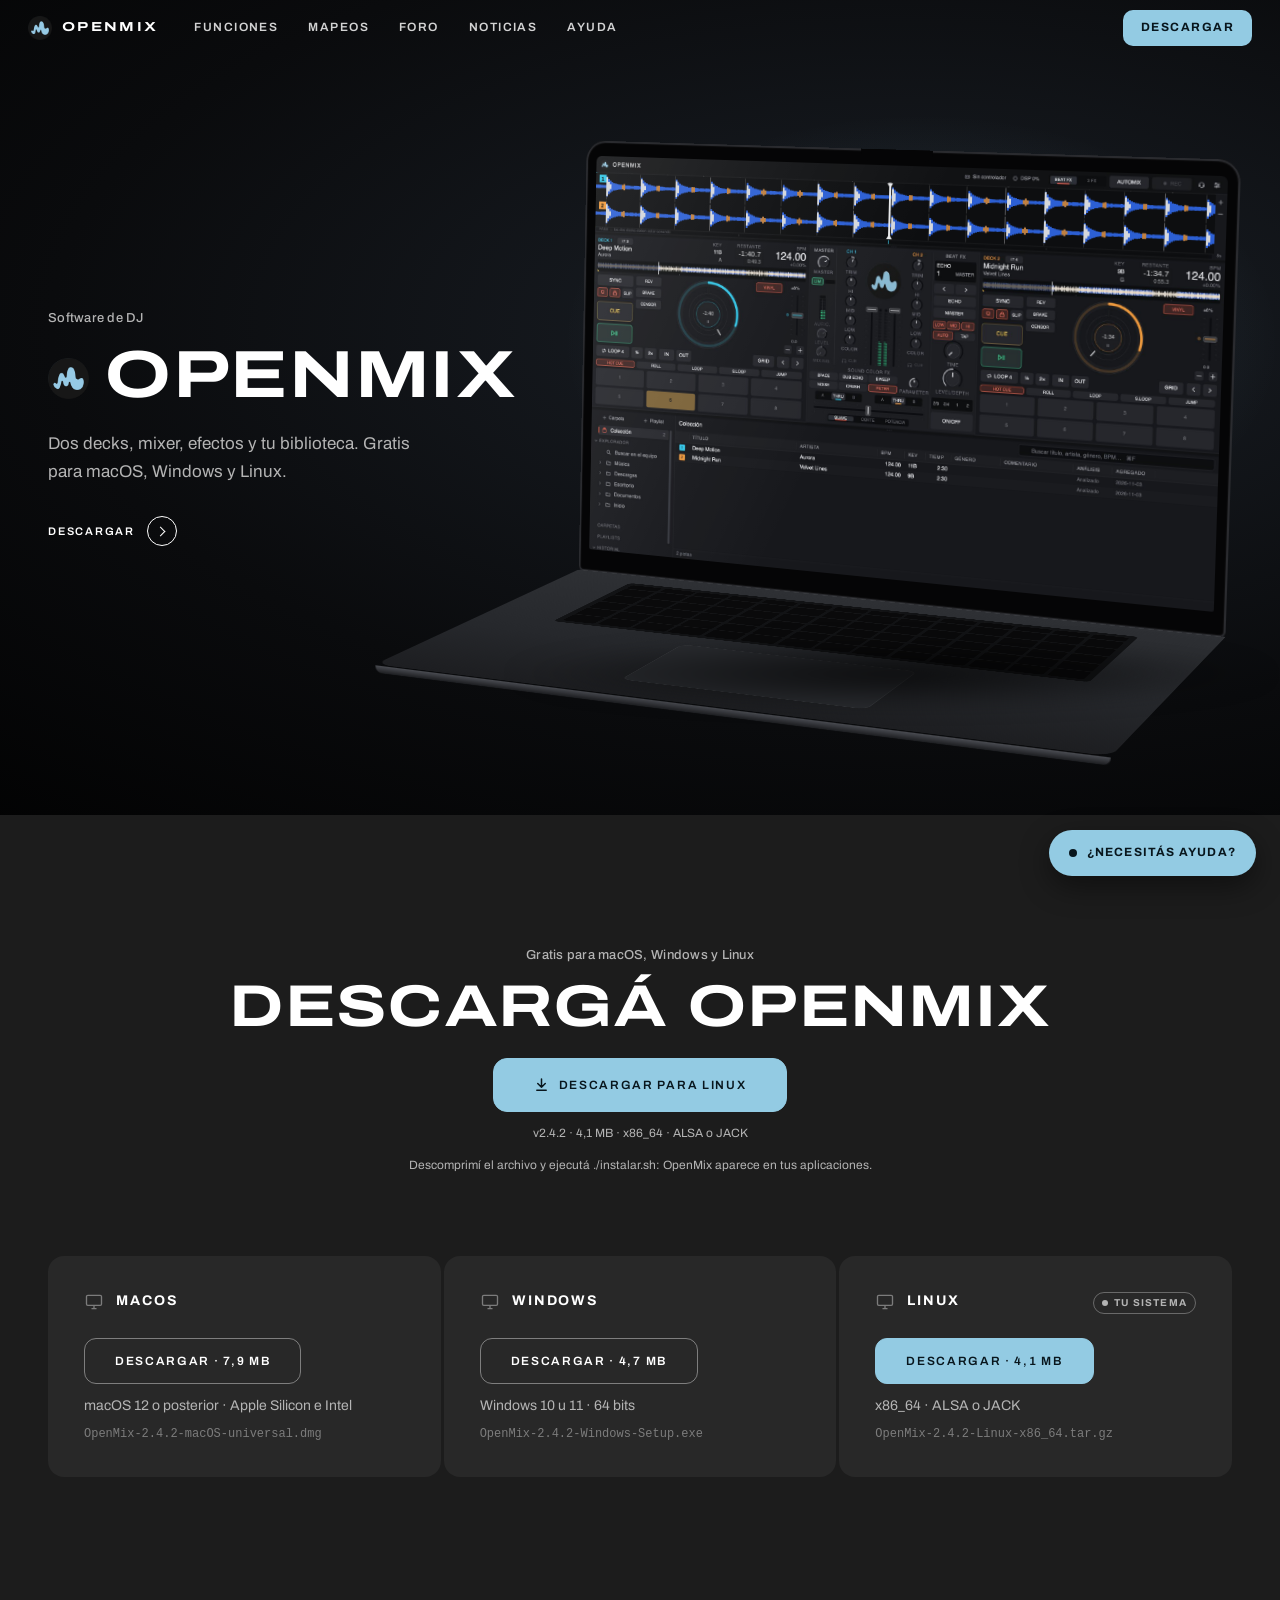
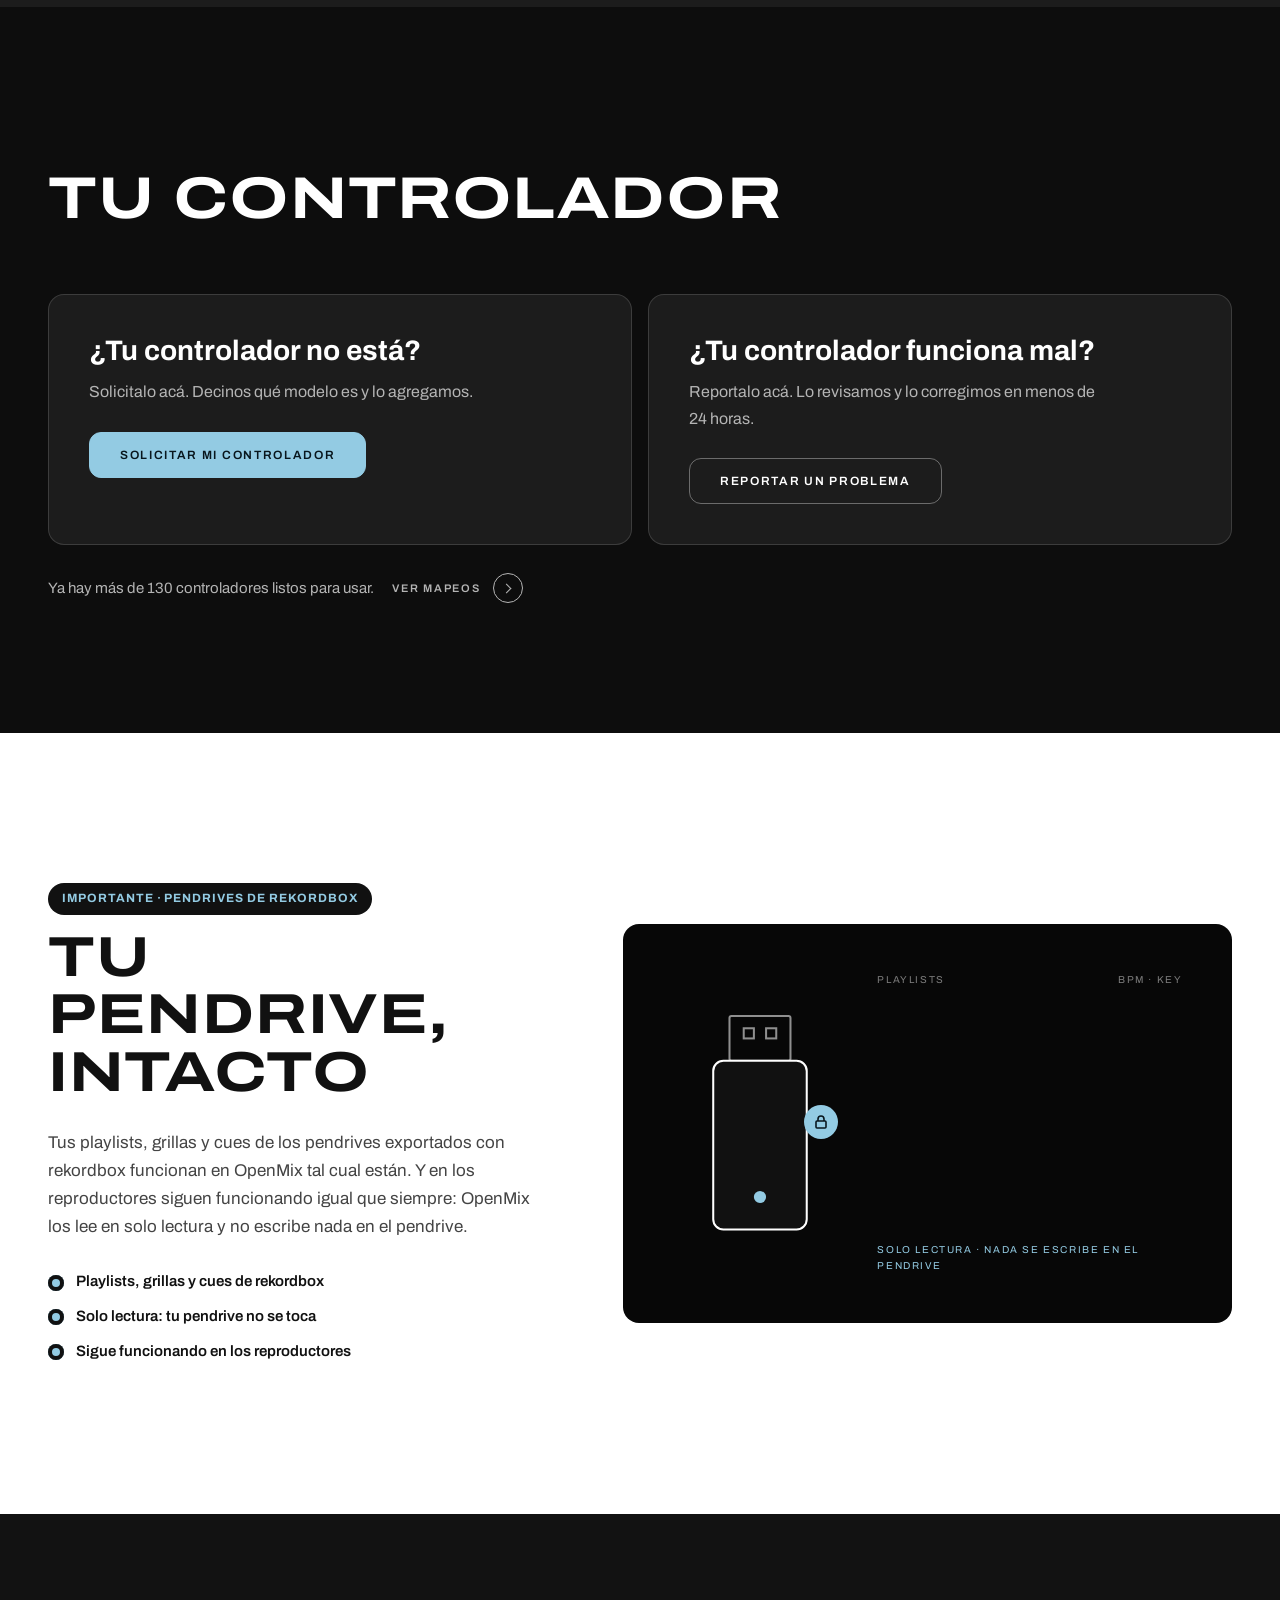
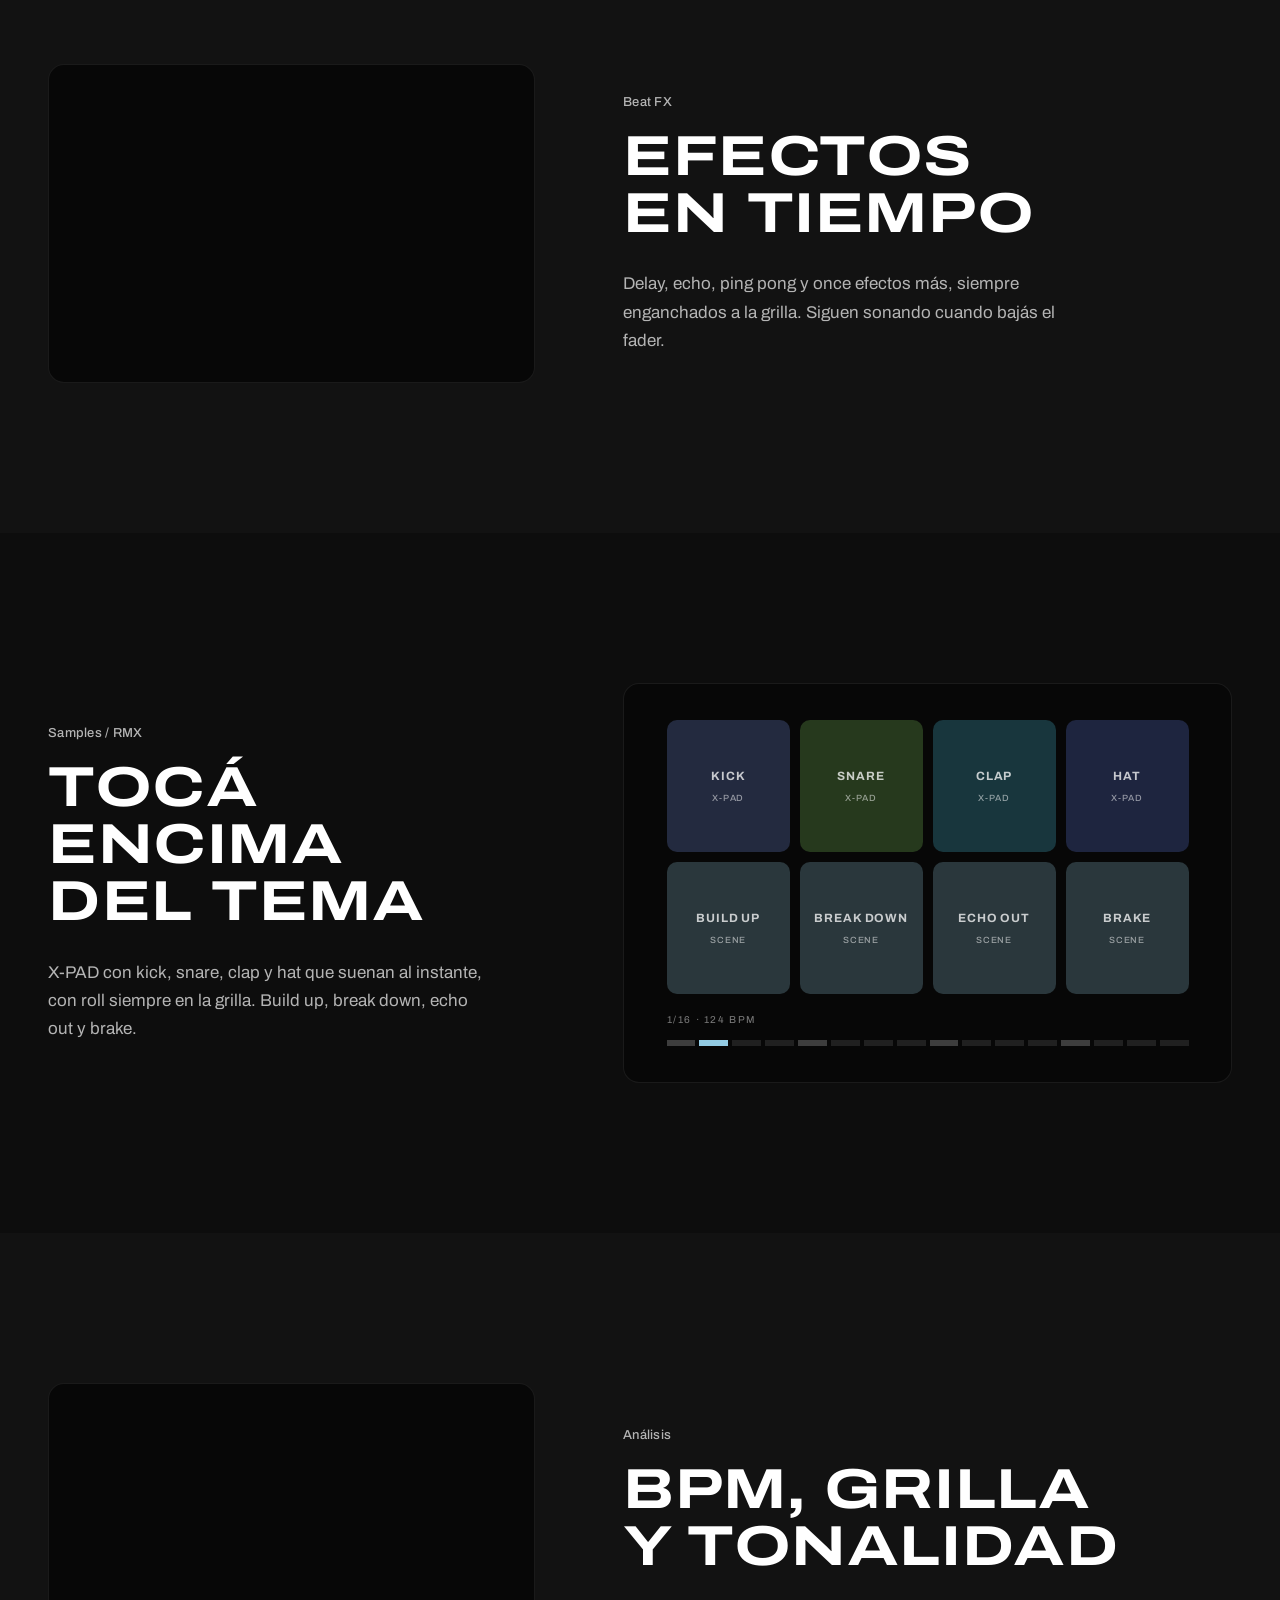
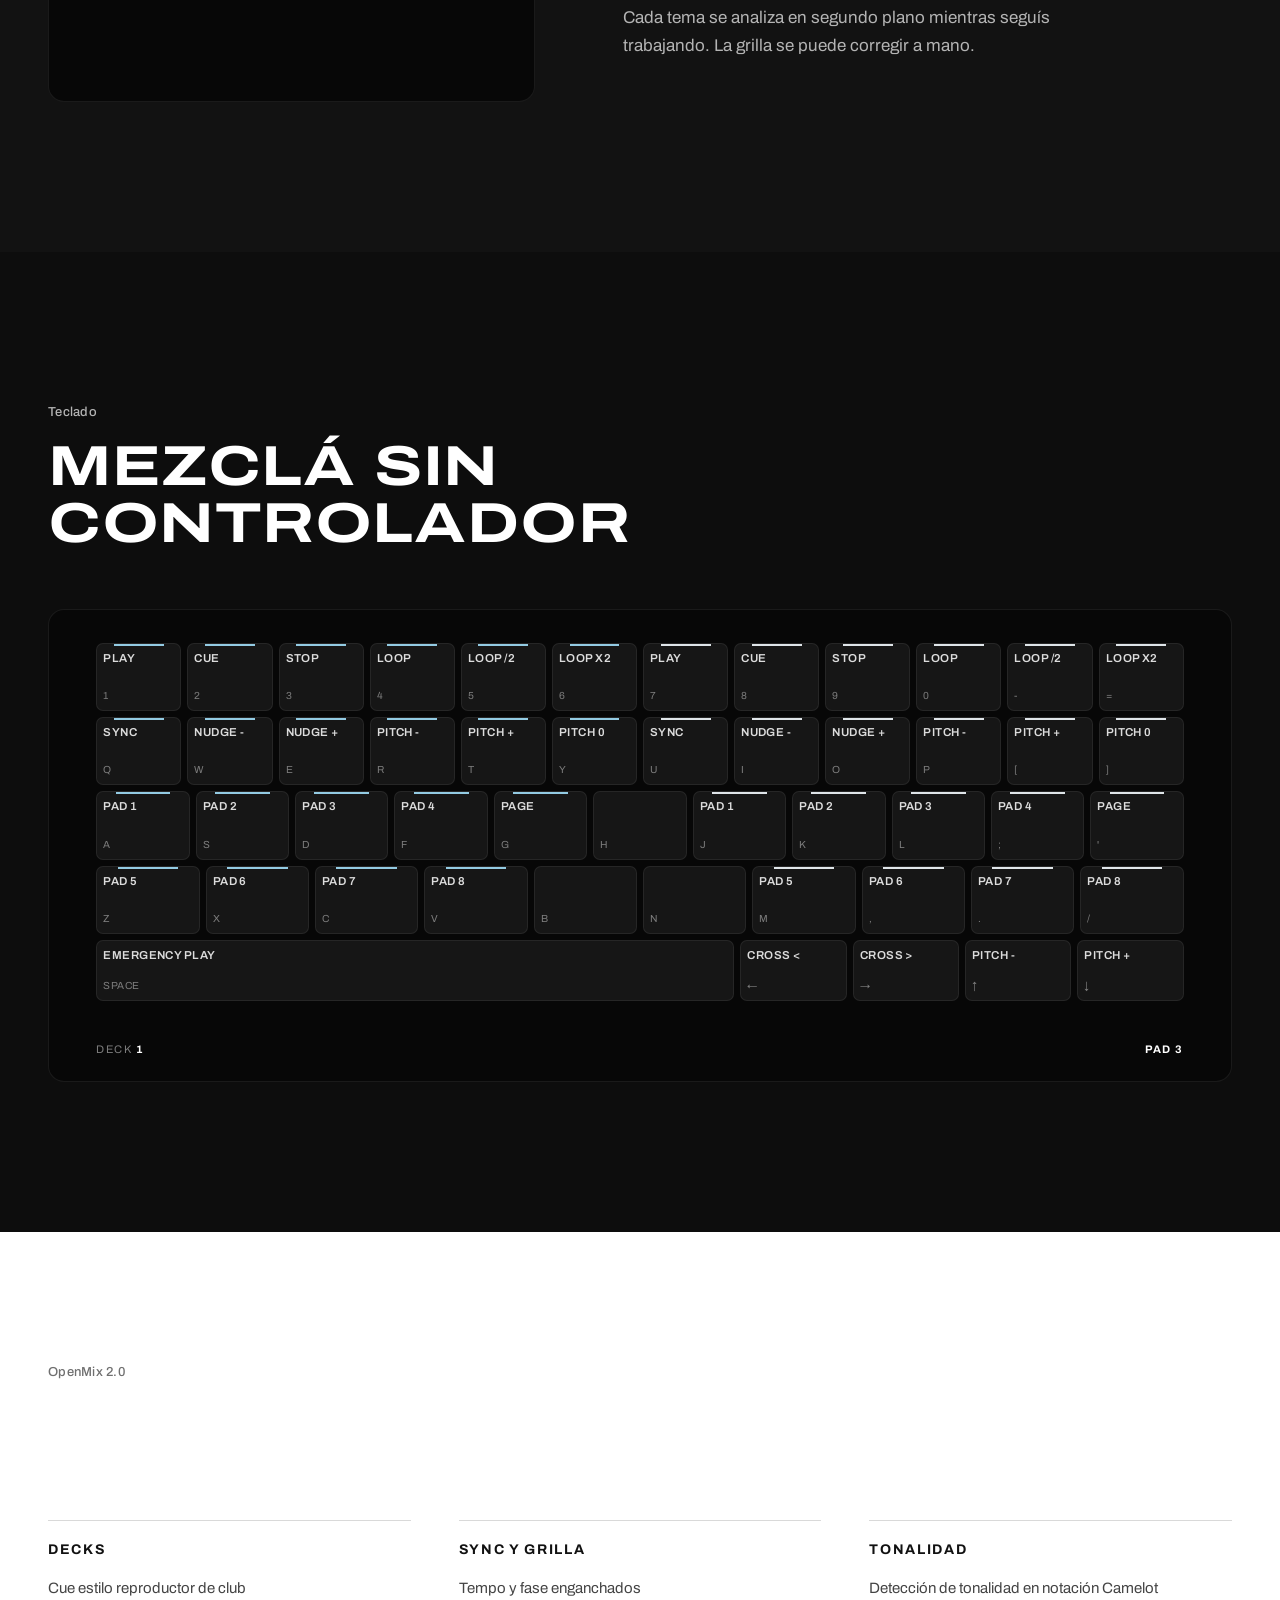
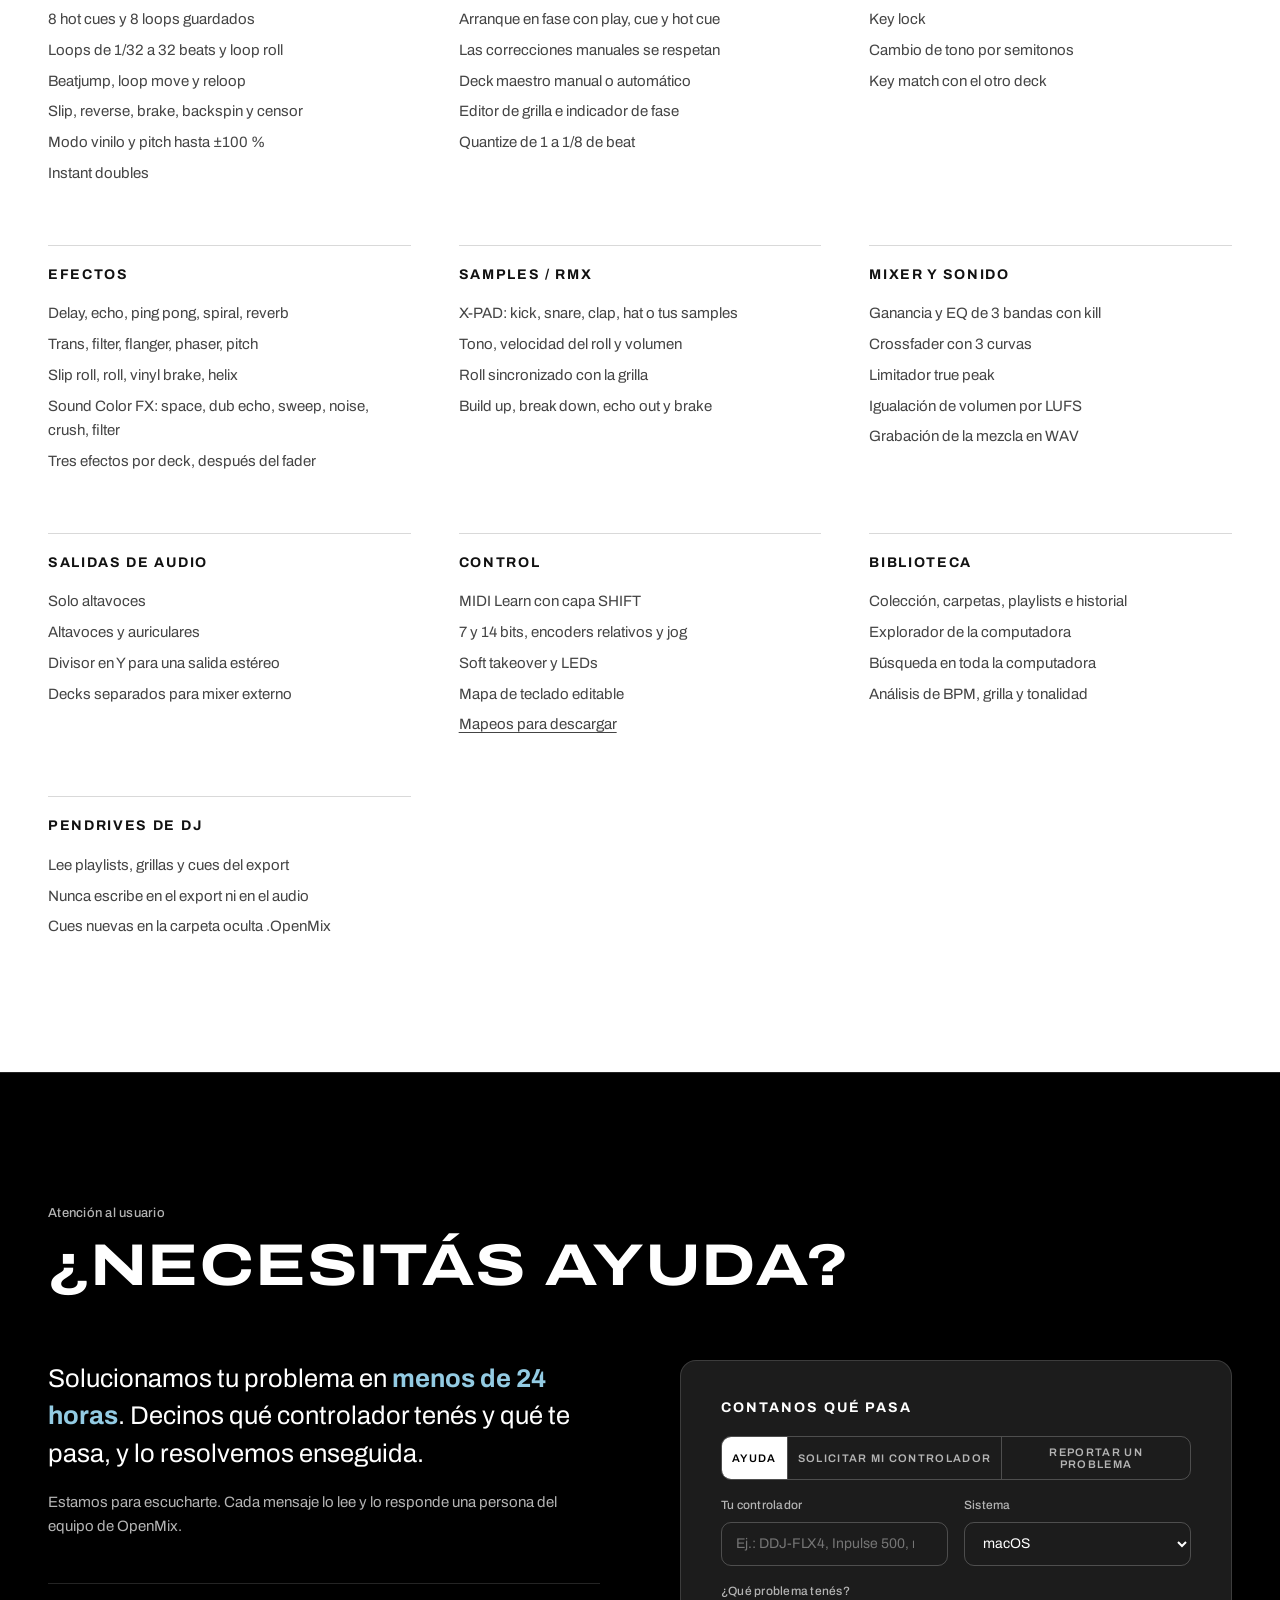
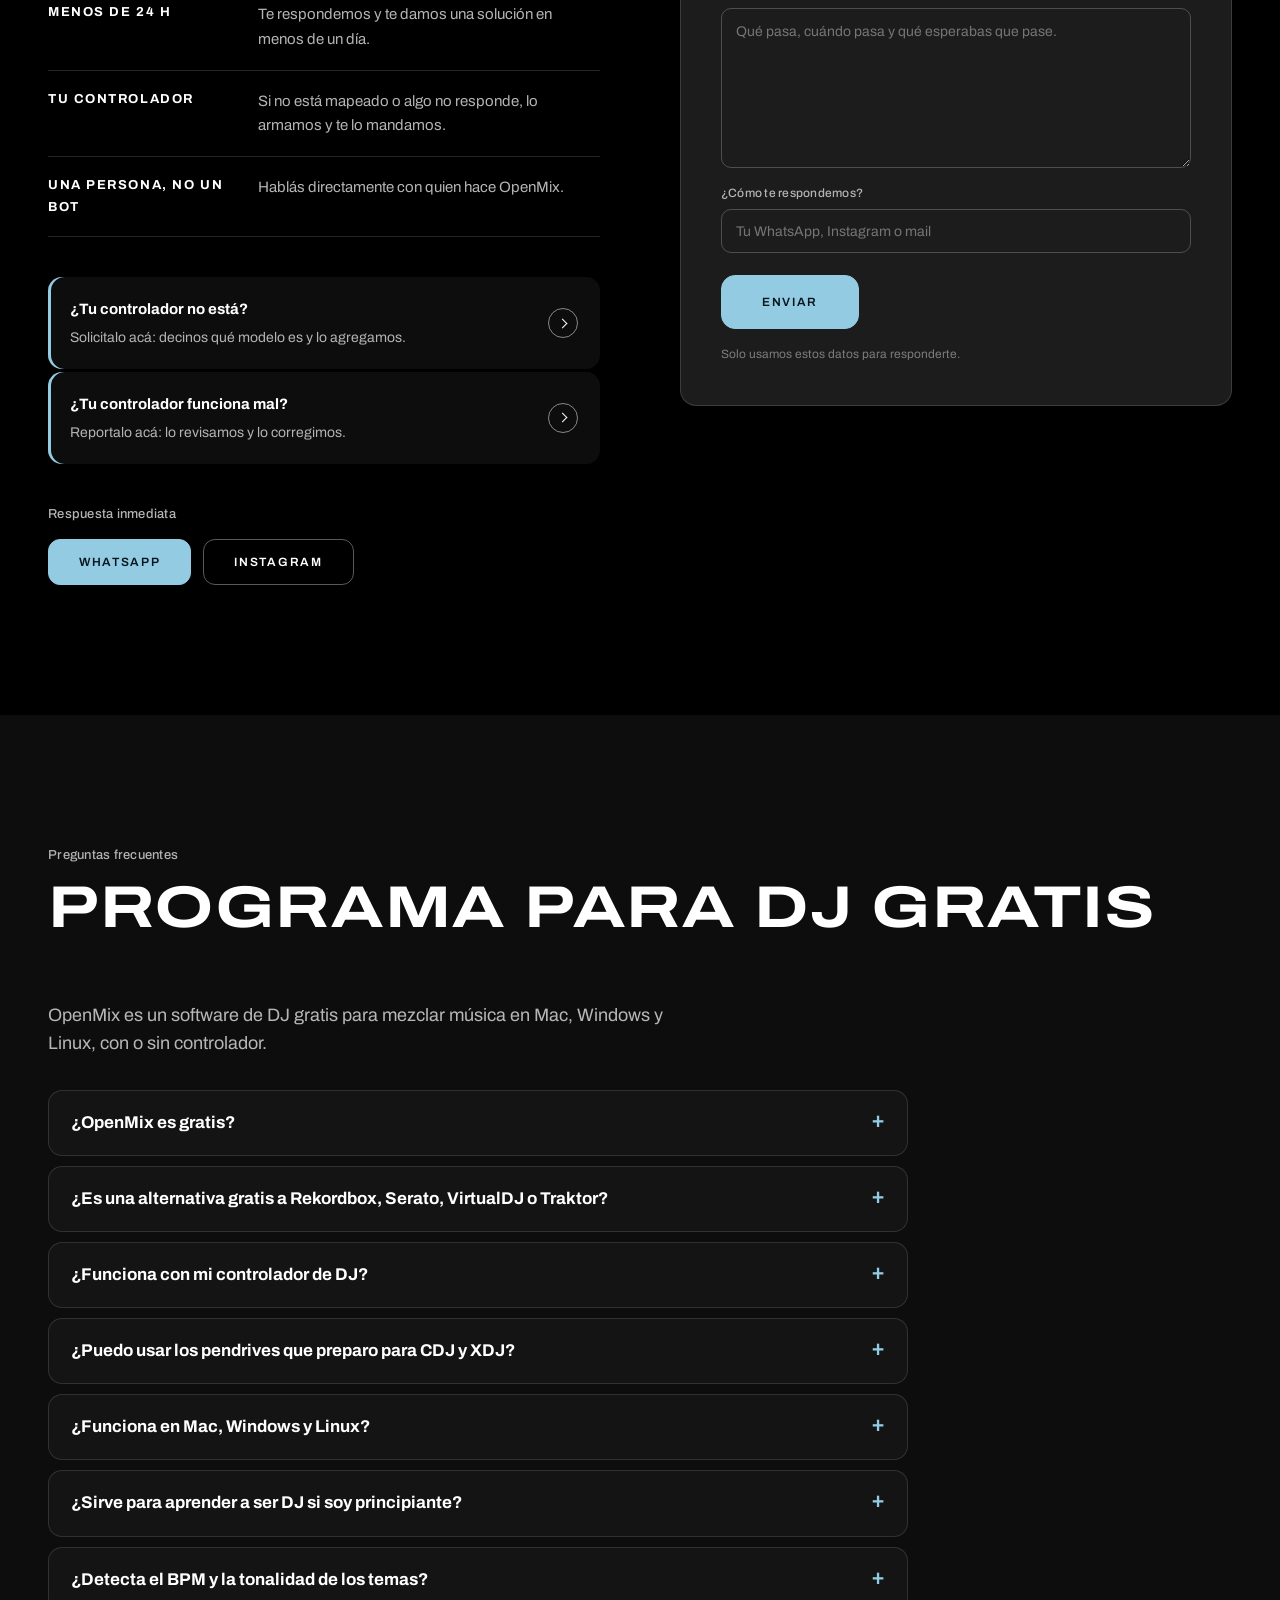
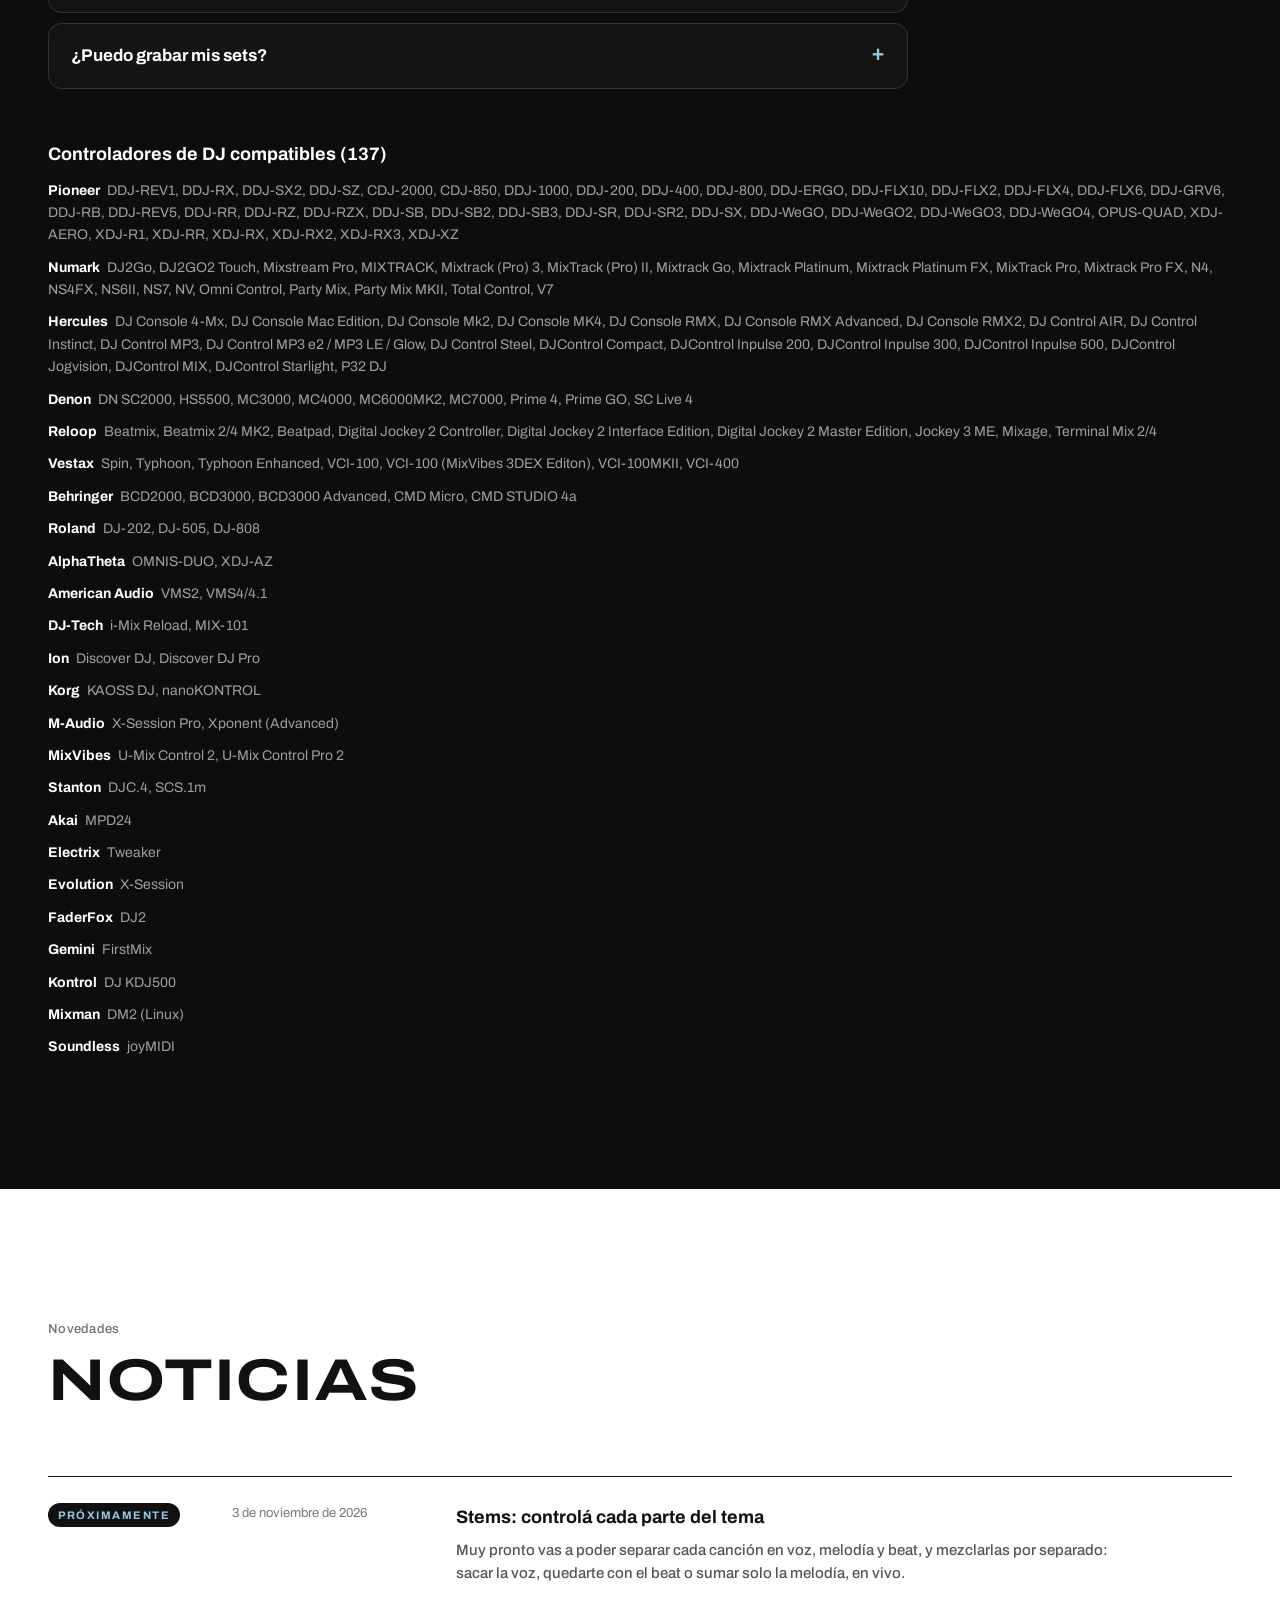
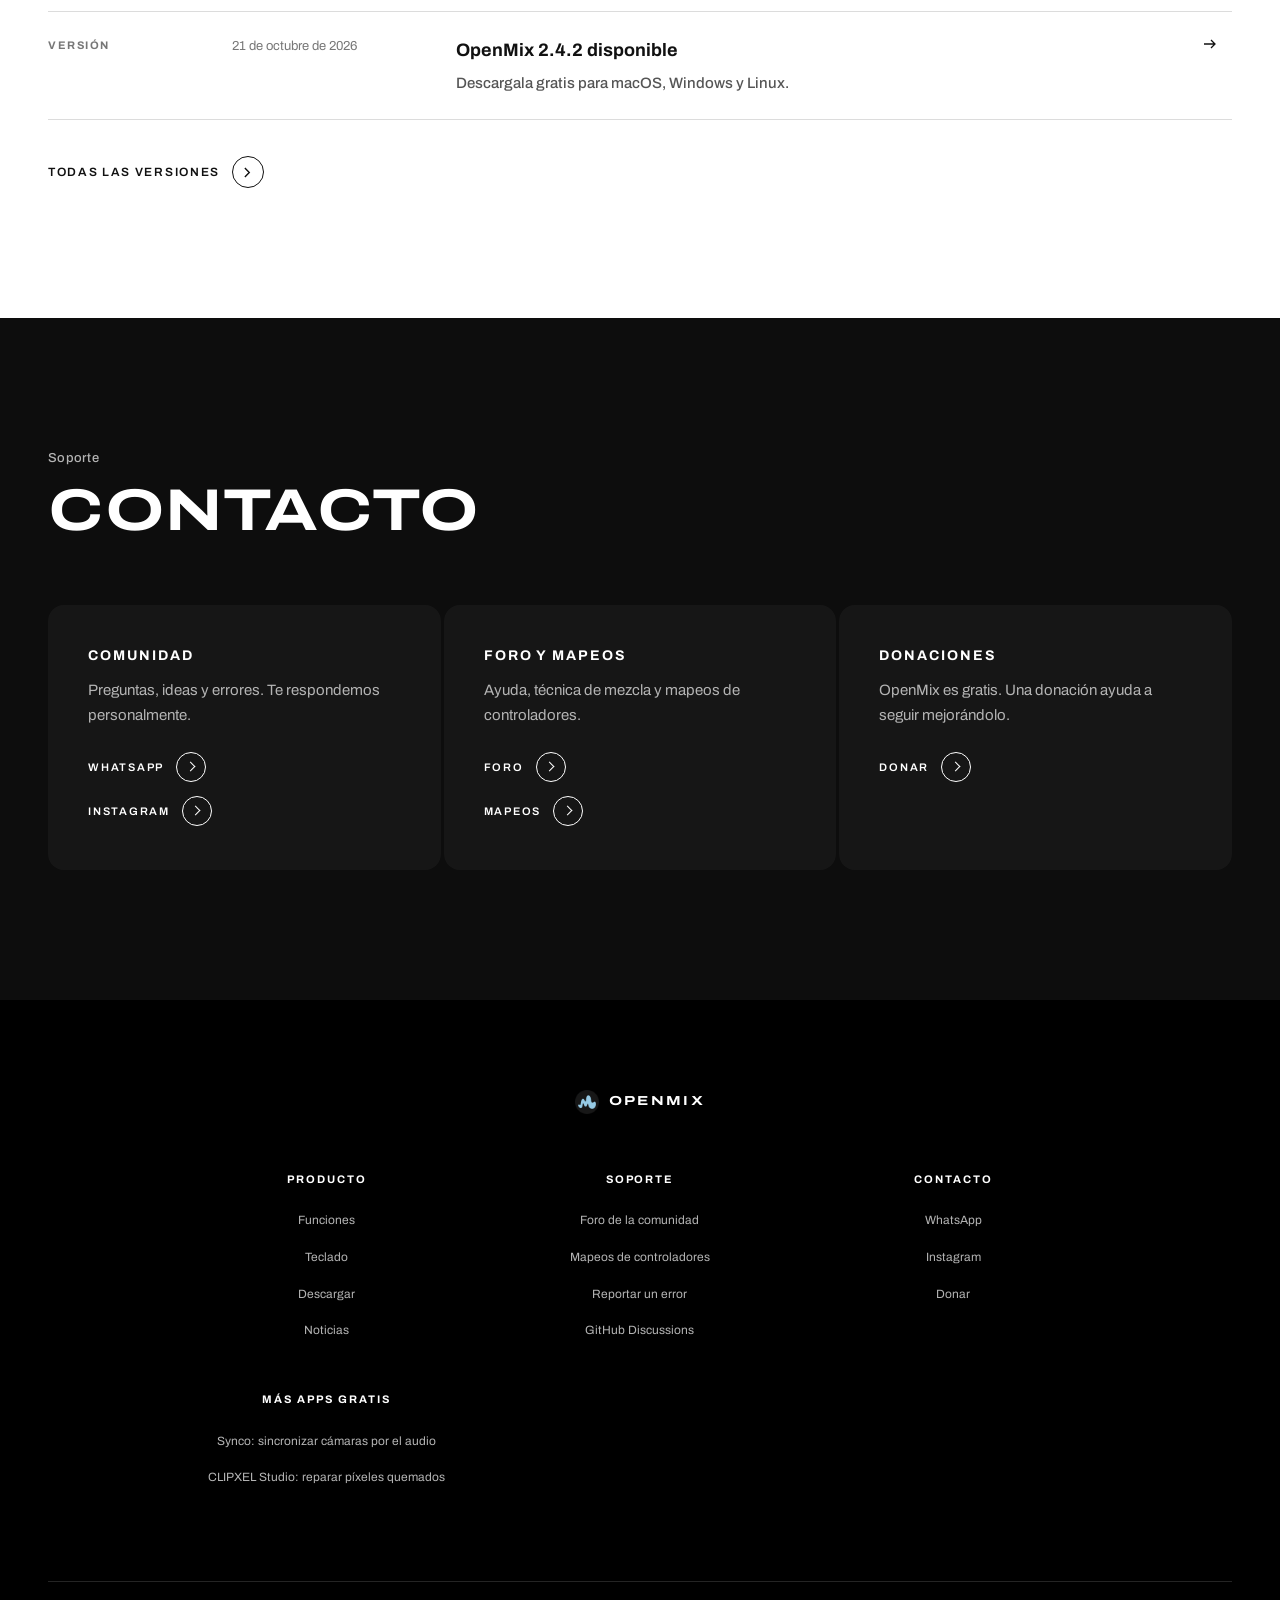
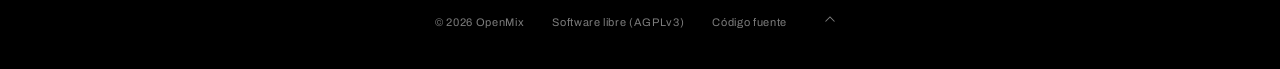
==== commit cd41c6b9: "Web: preguntas frecuentes, controladores compatibles y palabras clave para Google Co-Authored-By: Cl" ====
--- a/website/index.html
+++ b/website/index.html
@@ -5,6 +5,7 @@
   <meta name="viewport" content="width=device-width, initial-scale=1">
   <title>OpenMix — Software de DJ gratis para Mac, Windows y Linux</title>
   <meta name="description" content="OpenMix: software de DJ gratis y de código abierto para macOS, Windows y Linux. Sync con fase enganchada, key lock, Beat FX, SAMPLES/RMX, control MIDI y lectura de pendrives de DJ.">
+  <meta name="keywords" content="programa para DJ gratis, software de DJ gratis, OpenMix, programa para mezclar música, alternativa gratis a Rekordbox, alternativa a Serato, alternativa a VirtualDJ, alternativa a Traktor, software DJ Mac, software DJ Windows, software DJ Linux, controlador DJ, Pioneer DDJ-400, DDJ-FLX4, Hercules Inpulse, Numark Mixtrack, mapeos MIDI, key lock, BPM, Camelot">
   <meta name="theme-color" content="#000000">
   <link rel="canonical" href="https://openmix.pages.dev/">
   <meta name="robots" content="index, follow, max-image-preview:large">
@@ -86,6 +87,78 @@
   <link rel="stylesheet" href="https://fonts.googleapis.com/css2?family=Archivo:wdth,wght@62..125,400..800&display=swap">
   <link rel="stylesheet" href="assets/site.css">
   <script>try { if (sessionStorage.getItem("om-intro") === "1") document.documentElement.classList.add("no-intro"); } catch (e) {}</script>
+<script type="application/ld+json">
+{
+  "@context": "https://schema.org",
+  "@type": "FAQPage",
+  "mainEntity": [
+    {
+      "@type": "Question",
+      "name": "¿OpenMix es gratis?",
+      "acceptedAnswer": {
+        "@type": "Answer",
+        "text": "Sí. OpenMix es un programa para DJ 100 % gratis y de código abierto (AGPLv3): sin suscripción, sin marcas de agua, sin límite de tiempo y sin funciones bloqueadas."
+      }
+    },
+    {
+      "@type": "Question",
+      "name": "¿Es una alternativa gratis a Rekordbox, Serato, VirtualDJ o Traktor?",
+      "acceptedAnswer": {
+        "@type": "Answer",
+        "text": "Sí. Tiene lo que usás para mezclar en vivo: dos decks, sync con tempo y fase enganchados, hot cues, loops, beatjump, key lock, efectos sincronizados, EQ con kill, filtro, crossfader y control con tu controlador MIDI, sin pagar licencia."
+      }
+    },
+    {
+      "@type": "Question",
+      "name": "¿Funciona con mi controlador de DJ?",
+      "acceptedAnswer": {
+        "@type": "Answer",
+        "text": "Trae 137 mapeos listos, entre ellos Pioneer DDJ-400, DDJ-FLX4, DDJ-FLX6, DDJ-SB3, DDJ-800 y XDJ-RX, Hercules DJControl Inpulse 200, 300 y 500, Numark Mixtrack Pro, Mixtrack Platinum y Party Mix, Denon MC7000, Roland DJ-202 y Reloop. Si el tuyo no está, pedilo desde la sección de ayuda y lo agregamos."
+      }
+    },
+    {
+      "@type": "Question",
+      "name": "¿Puedo usar los pendrives que preparo para CDJ y XDJ?",
+      "acceptedAnswer": {
+        "@type": "Answer",
+        "text": "Sí. OpenMix lee los pendrives exportados para reproductores de DJ (como los que armás con Rekordbox), con sus playlists, grillas y cues, sin modificar nada del pendrive."
+      }
+    },
+    {
+      "@type": "Question",
+      "name": "¿Funciona en Mac, Windows y Linux?",
+      "acceptedAnswer": {
+        "@type": "Answer",
+        "text": "Sí. En macOS 12 o posterior (Apple Silicon M1, M2, M3, M4 e Intel), en Windows 10 y 11 de 64 bits y en Linux x86_64 con ALSA o JACK. Es liviano: el instalador pesa menos de 10 MB."
+      }
+    },
+    {
+      "@type": "Question",
+      "name": "¿Sirve para aprender a ser DJ si soy principiante?",
+      "acceptedAnswer": {
+        "@type": "Answer",
+        "text": "Sí. Podés empezar a mezclar sin controlador, solo con el teclado de la computadora, y sumar un controlador cuando quieras. El sync automático y la detección de BPM y tonalidad te ayudan a hacer mezclas prolijas desde el primer día."
+      }
+    },
+    {
+      "@type": "Question",
+      "name": "¿Detecta el BPM y la tonalidad de los temas?",
+      "acceptedAnswer": {
+        "@type": "Answer",
+        "text": "Sí. Analiza cada tema y detecta el BPM, la grilla de beats y la tonalidad en notación Camelot, para mezclar en armonía con key lock y key match."
+      }
+    },
+    {
+      "@type": "Question",
+      "name": "¿Puedo grabar mis sets?",
+      "acceptedAnswer": {
+        "@type": "Answer",
+        "text": "Sí. Grabás la mezcla en WAV con un clic, lista para subir a SoundCloud, Mixcloud o compartir."
+      }
+    }
+  ]
+}
+</script>
 </head>
 <body>
 
@@ -314,6 +387,26 @@
     </div>
   </section>
 
+  <section class="section faq-sec" id="preguntas">
+    <div class="wrap">
+      <span class="kicker reveal">Preguntas frecuentes</span>
+      <h2 class="section-title reveal d1">Programa para DJ gratis</h2>
+      <p class="faq-lead reveal d2">OpenMix es un software de DJ gratis para mezclar música en Mac, Windows y Linux, con o sin controlador.</p>
+      <div class="faq reveal d2">
+        <details><summary>¿OpenMix es gratis?</summary><p>Sí. OpenMix es un programa para DJ 100 % gratis y de código abierto (AGPLv3): sin suscripción, sin marcas de agua, sin límite de tiempo y sin funciones bloqueadas.</p></details>
+        <details><summary>¿Es una alternativa gratis a Rekordbox, Serato, VirtualDJ o Traktor?</summary><p>Sí. Tiene lo que usás para mezclar en vivo: dos decks, sync con tempo y fase enganchados, hot cues, loops, beatjump, key lock, efectos sincronizados, EQ con kill, filtro, crossfader y control con tu controlador MIDI, sin pagar licencia.</p></details>
+        <details><summary>¿Funciona con mi controlador de DJ?</summary><p>Trae 137 mapeos listos, entre ellos Pioneer DDJ-400, DDJ-FLX4, DDJ-FLX6, DDJ-SB3, DDJ-800 y XDJ-RX, Hercules DJControl Inpulse 200, 300 y 500, Numark Mixtrack Pro, Mixtrack Platinum y Party Mix, Denon MC7000, Roland DJ-202 y Reloop. Si el tuyo no está, pedilo desde la sección de ayuda y lo agregamos.</p></details>
+        <details><summary>¿Puedo usar los pendrives que preparo para CDJ y XDJ?</summary><p>Sí. OpenMix lee los pendrives exportados para reproductores de DJ (como los que armás con Rekordbox), con sus playlists, grillas y cues, sin modificar nada del pendrive.</p></details>
+        <details><summary>¿Funciona en Mac, Windows y Linux?</summary><p>Sí. En macOS 12 o posterior (Apple Silicon M1, M2, M3, M4 e Intel), en Windows 10 y 11 de 64 bits y en Linux x86_64 con ALSA o JACK. Es liviano: el instalador pesa menos de 10 MB.</p></details>
+        <details><summary>¿Sirve para aprender a ser DJ si soy principiante?</summary><p>Sí. Podés empezar a mezclar sin controlador, solo con el teclado de la computadora, y sumar un controlador cuando quieras. El sync automático y la detección de BPM y tonalidad te ayudan a hacer mezclas prolijas desde el primer día.</p></details>
+        <details><summary>¿Detecta el BPM y la tonalidad de los temas?</summary><p>Sí. Analiza cada tema y detecta el BPM, la grilla de beats y la tonalidad en notación Camelot, para mezclar en armonía con key lock y key match.</p></details>
+        <details><summary>¿Puedo grabar mis sets?</summary><p>Sí. Grabás la mezcla en WAV con un clic, lista para subir a SoundCloud, Mixcloud o compartir.</p></details>
+      </div>
+      <h3 class="ctrl-list-title reveal">Controladores de DJ compatibles (137)</h3>
+      <ul class="ctrl-list reveal"><li><b>Pioneer</b> DDJ-REV1, DDJ-RX, DDJ-SX2, DDJ-SZ, CDJ-2000, CDJ-850, DDJ-1000, DDJ-200, DDJ-400, DDJ-800, DDJ-ERGO, DDJ-FLX10, DDJ-FLX2, DDJ-FLX4, DDJ-FLX6, DDJ-GRV6, DDJ-RB, DDJ-REV5, DDJ-RR, DDJ-RZ, DDJ-RZX, DDJ-SB, DDJ-SB2, DDJ-SB3, DDJ-SR, DDJ-SR2, DDJ-SX, DDJ-WeGO, DDJ-WeGO2, DDJ-WeGO3, DDJ-WeGO4, OPUS-QUAD, XDJ-AERO, XDJ-R1, XDJ-RR, XDJ-RX, XDJ-RX2, XDJ-RX3, XDJ-XZ</li><li><b>Numark</b> DJ2Go, DJ2GO2 Touch, Mixstream Pro, MIXTRACK, Mixtrack (Pro) 3, MixTrack (Pro) II, Mixtrack Go, Mixtrack Platinum, Mixtrack Platinum FX, MixTrack Pro, Mixtrack Pro FX, N4, NS4FX, NS6II, NS7, NV, Omni Control, Party Mix, Party Mix MKII, Total Control, V7</li><li><b>Hercules</b> DJ Console 4-Mx, DJ Console Mac Edition, DJ Console Mk2, DJ Console MK4, DJ Console RMX, DJ Console RMX Advanced, DJ Console RMX2, DJ Control AIR, DJ Control Instinct, DJ Control MP3, DJ Control MP3 e2 / MP3 LE / Glow, DJ Control Steel, DJControl Compact, DJControl Inpulse 200, DJControl Inpulse 300, DJControl Inpulse 500, DJControl Jogvision, DJControl MIX, DJControl Starlight, P32 DJ</li><li><b>Denon</b> DN SC2000, HS5500, MC3000, MC4000, MC6000MK2, MC7000, Prime 4, Prime GO, SC Live 4</li><li><b>Reloop</b> Beatmix, Beatmix 2/4 MK2, Beatpad, Digital Jockey 2 Controller, Digital Jockey 2 Interface Edition, Digital Jockey 2 Master Edition, Jockey 3 ME, Mixage, Terminal Mix 2/4</li><li><b>Vestax</b> Spin, Typhoon, Typhoon Enhanced, VCI-100, VCI-100 (MixVibes 3DEX Editon), VCI-100MKII, VCI-400</li><li><b>Behringer</b> BCD2000, BCD3000, BCD3000 Advanced, CMD Micro, CMD STUDIO 4a</li><li><b>Roland</b> DJ-202, DJ-505, DJ-808</li><li><b>AlphaTheta</b> OMNIS-DUO, XDJ-AZ</li><li><b>American Audio</b> VMS2, VMS4/4.1</li><li><b>DJ-Tech</b> i-Mix Reload, MIX-101</li><li><b>Ion</b> Discover DJ, Discover DJ Pro</li><li><b>Korg</b> KAOSS DJ, nanoKONTROL</li><li><b>M-Audio</b> X-Session Pro, Xponent (Advanced)</li><li><b>MixVibes</b> U-Mix Control 2, U-Mix Control Pro 2</li><li><b>Stanton</b> DJC.4, SCS.1m</li><li><b>Akai</b> MPD24</li><li><b>Electrix</b> Tweaker</li><li><b>Evolution</b> X-Session</li><li><b>FaderFox</b> DJ2</li><li><b>Gemini</b> FirstMix</li><li><b>Kontrol</b> DJ KDJ500</li><li><b>Mixman</b> DM2 (Linux)</li><li><b>Soundless</b> joyMIDI</li></ul>
+    </div>
+  </section>
+
   <section class="section on-paper news" id="noticias">
     <div class="wrap">
       <span class="kicker reveal">Novedades</span>
--- a/website/assets/site.css
+++ b/website/assets/site.css
@@ -673,3 +673,16 @@
 .download-cta > * { min-width: 0; max-width: 100%; }
 .terminal-install code { min-width: 0; }
 @media (max-width: 860px) { .forum { grid-template-columns: minmax(0, 1fr); } .forum > * { min-width: 0; } }
+
+/* Preguntas frecuentes y controladores compatibles */
+.faq-sec .faq-lead { max-width: 640px; margin: 0 0 32px; color: rgba(255,255,255,0.7); font-size: 18px; line-height: 1.55; }
+.faq-sec .faq { display: grid; gap: 10px; max-width: 860px; }
+.faq-sec details { border: 1px solid rgba(255,255,255,0.12); border-radius: 14px; padding: 18px 22px; background: rgba(255,255,255,0.03); }
+.faq-sec summary { cursor: pointer; font-weight: 700; font-size: 17px; list-style: none; display: flex; justify-content: space-between; gap: 16px; }
+.faq-sec summary::-webkit-details-marker { display: none; }
+.faq-sec summary::after { content: "+"; color: var(--accent); font-size: 22px; line-height: 1; }
+.faq-sec details[open] summary::after { content: "–"; }
+.faq-sec details p { margin-top: 12px; color: rgba(255,255,255,0.7); line-height: 1.6; }
+.faq-sec .ctrl-list-title { margin: 56px 0 16px; font-size: 18px; }
+.faq-sec .ctrl-list { list-style: none; padding: 0; display: grid; gap: 10px; columns: auto; font-size: 14px; line-height: 1.6; color: rgba(255,255,255,0.6); }
+.faq-sec .ctrl-list b { color: #fff; margin-right: 4px; }
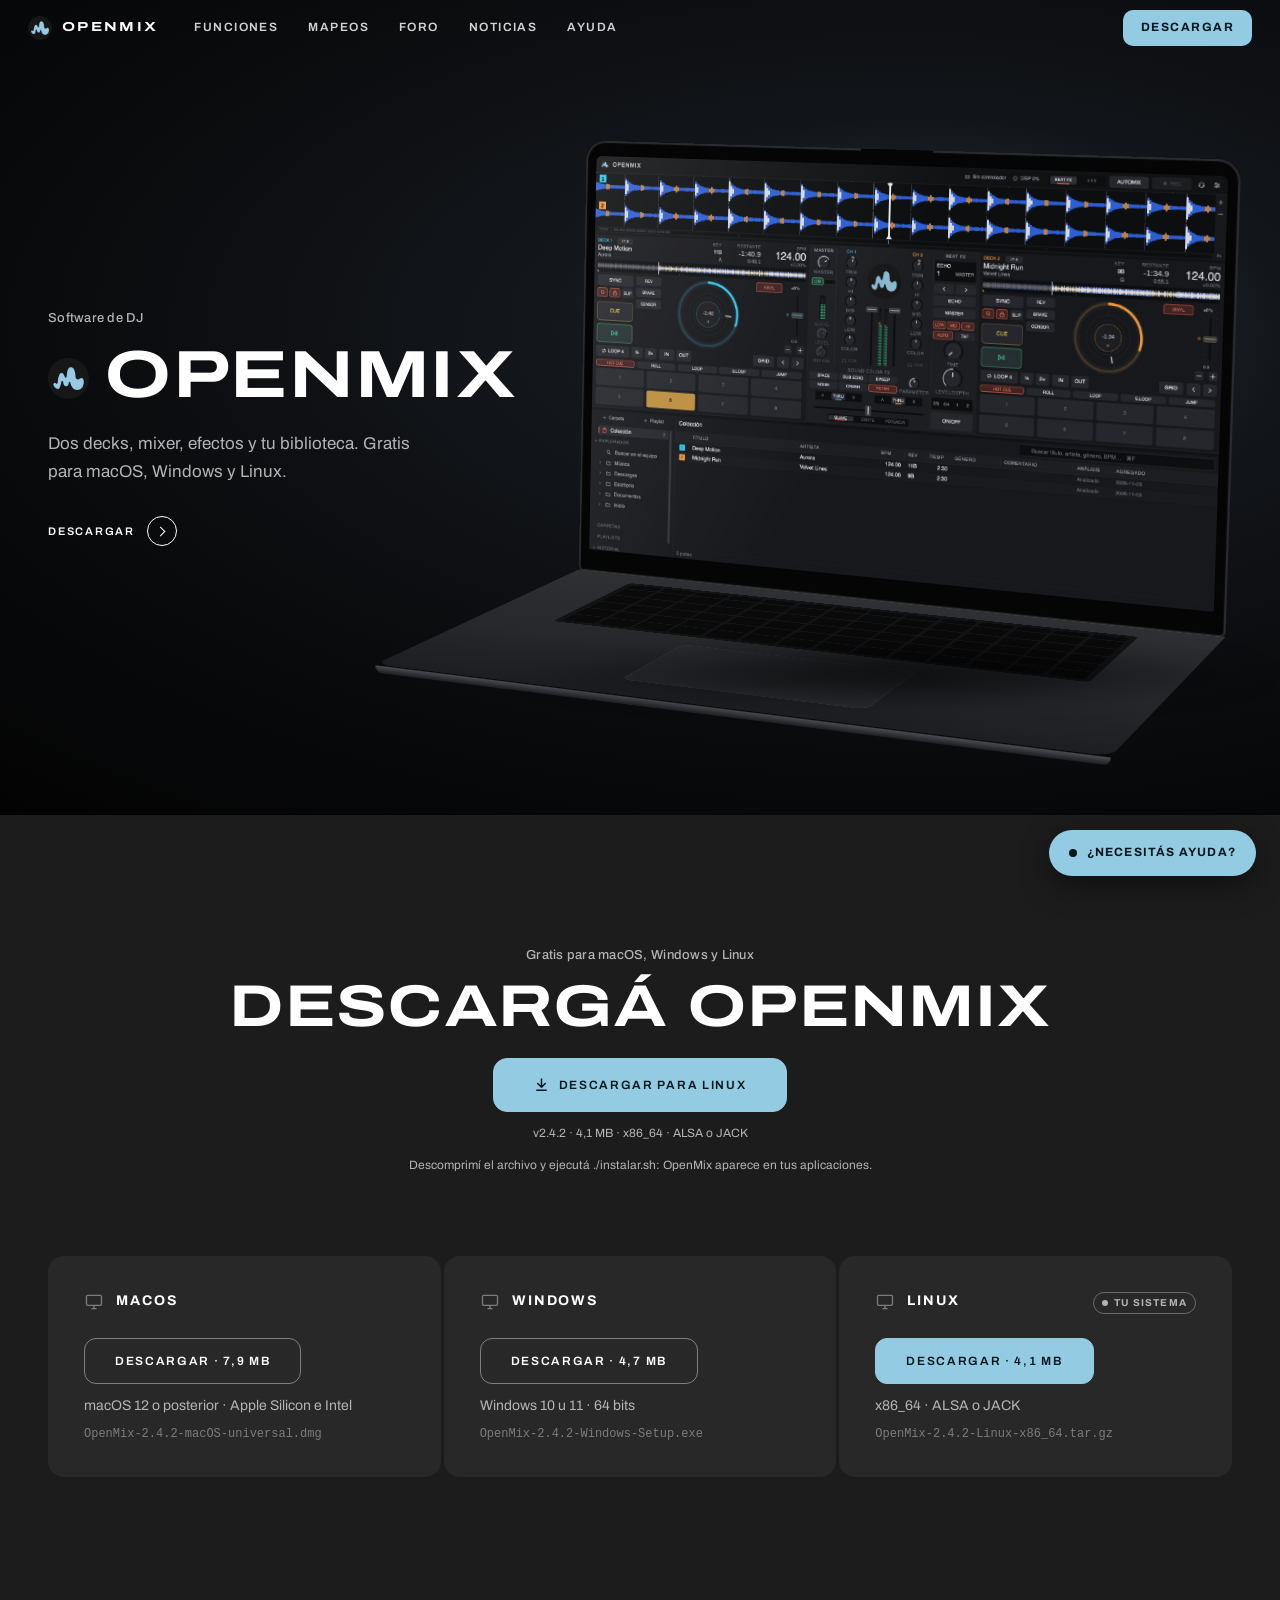
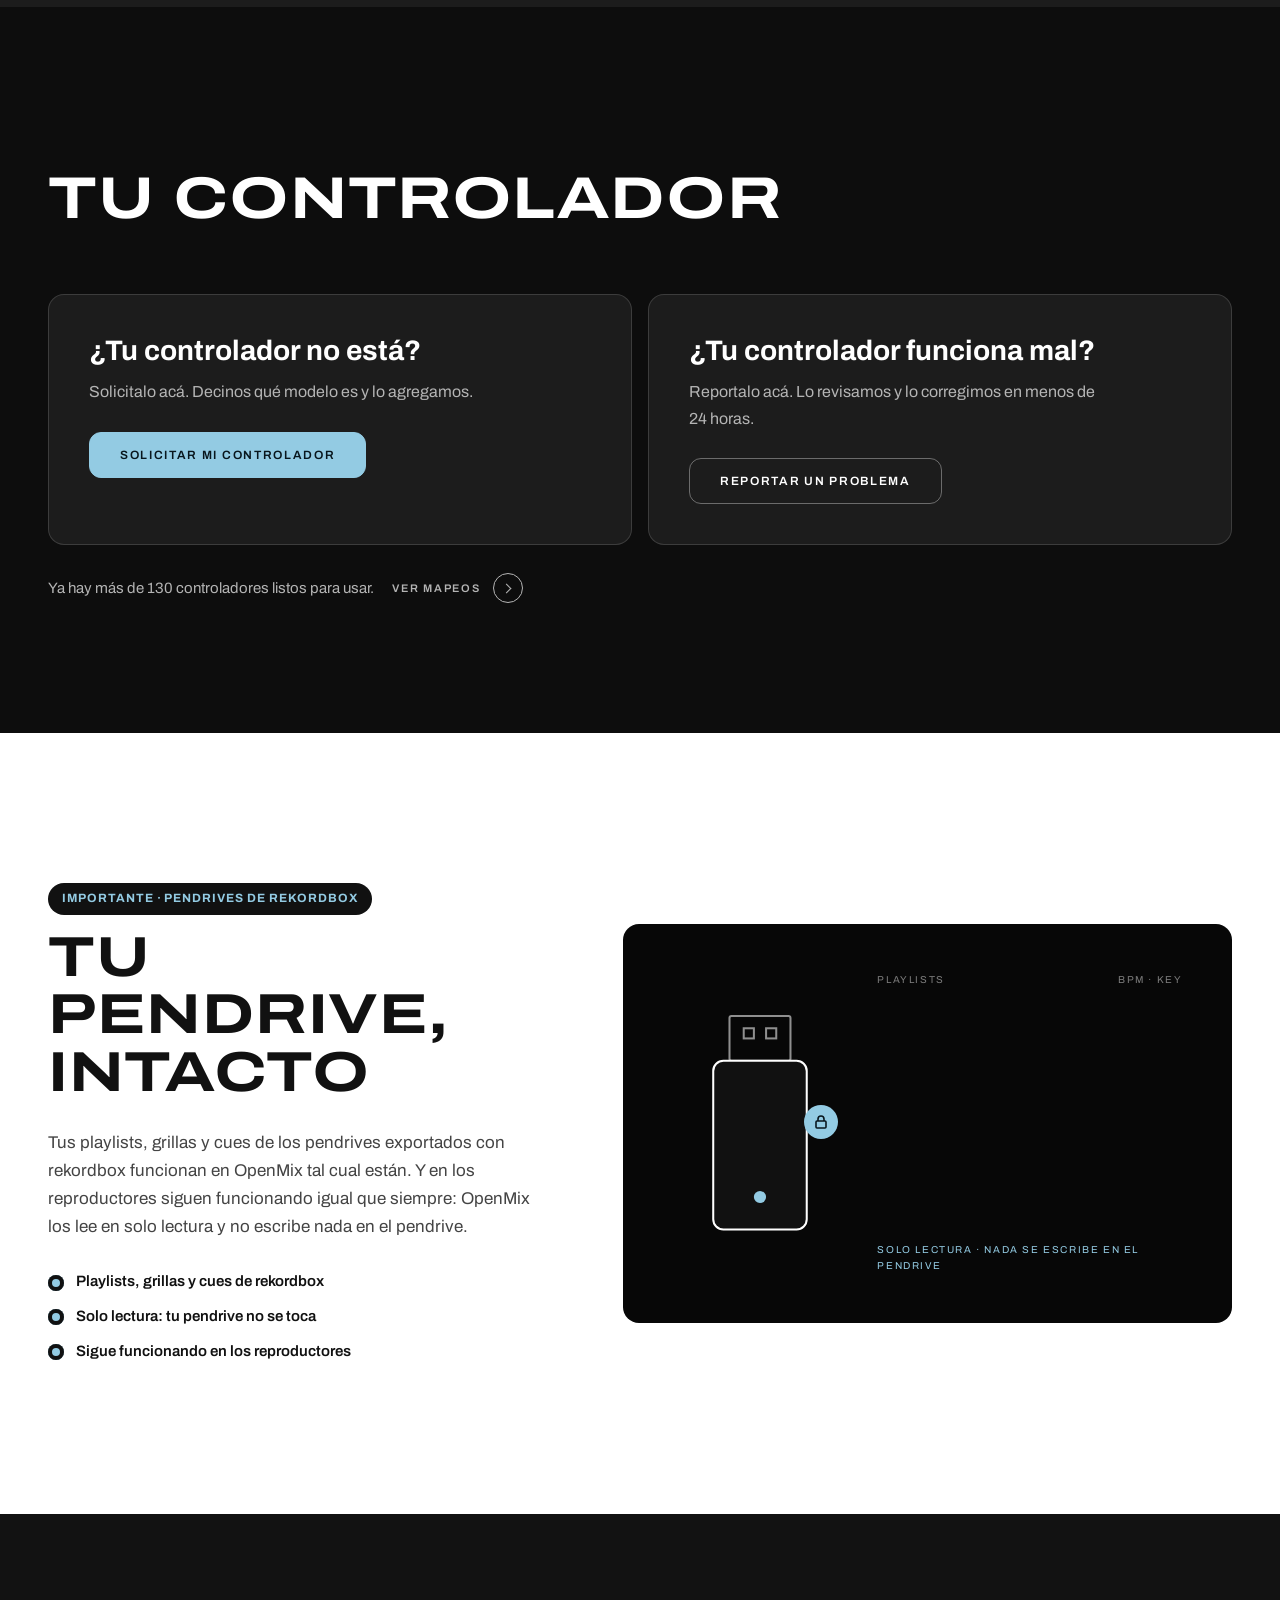
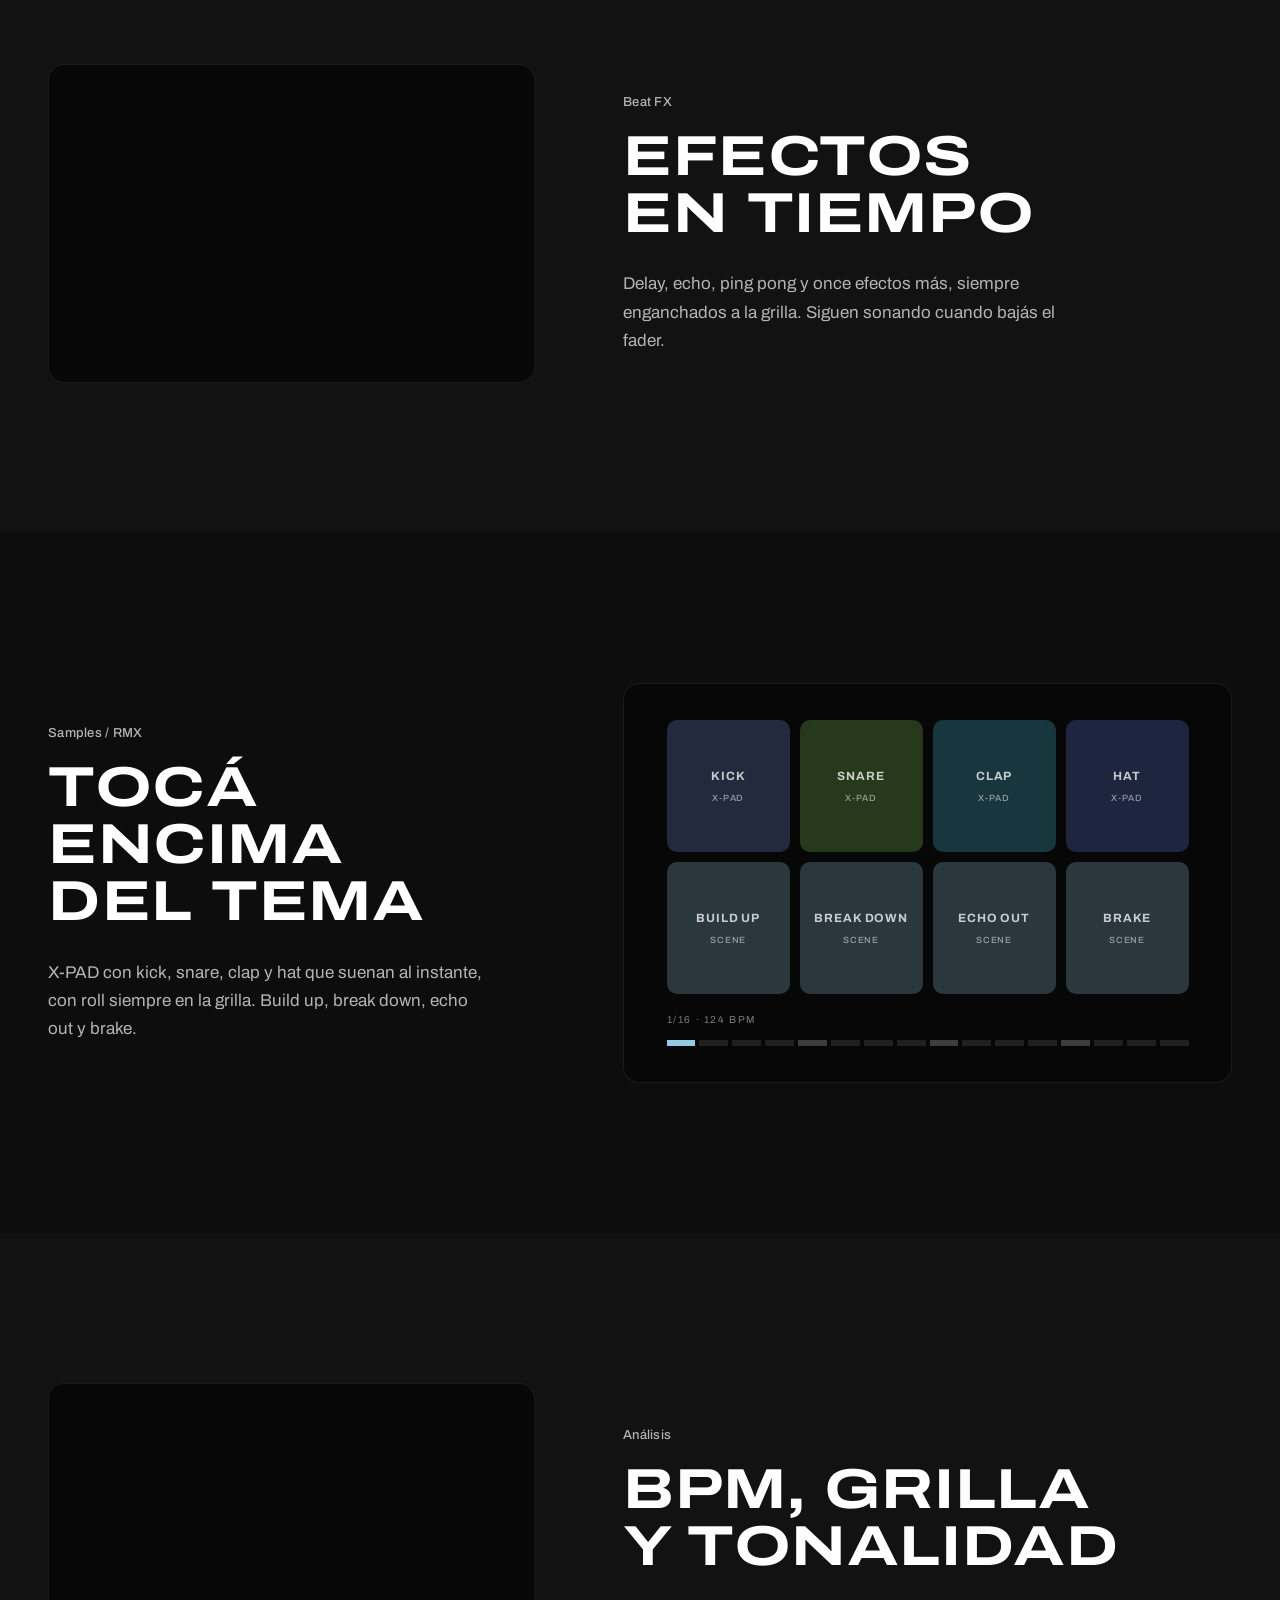
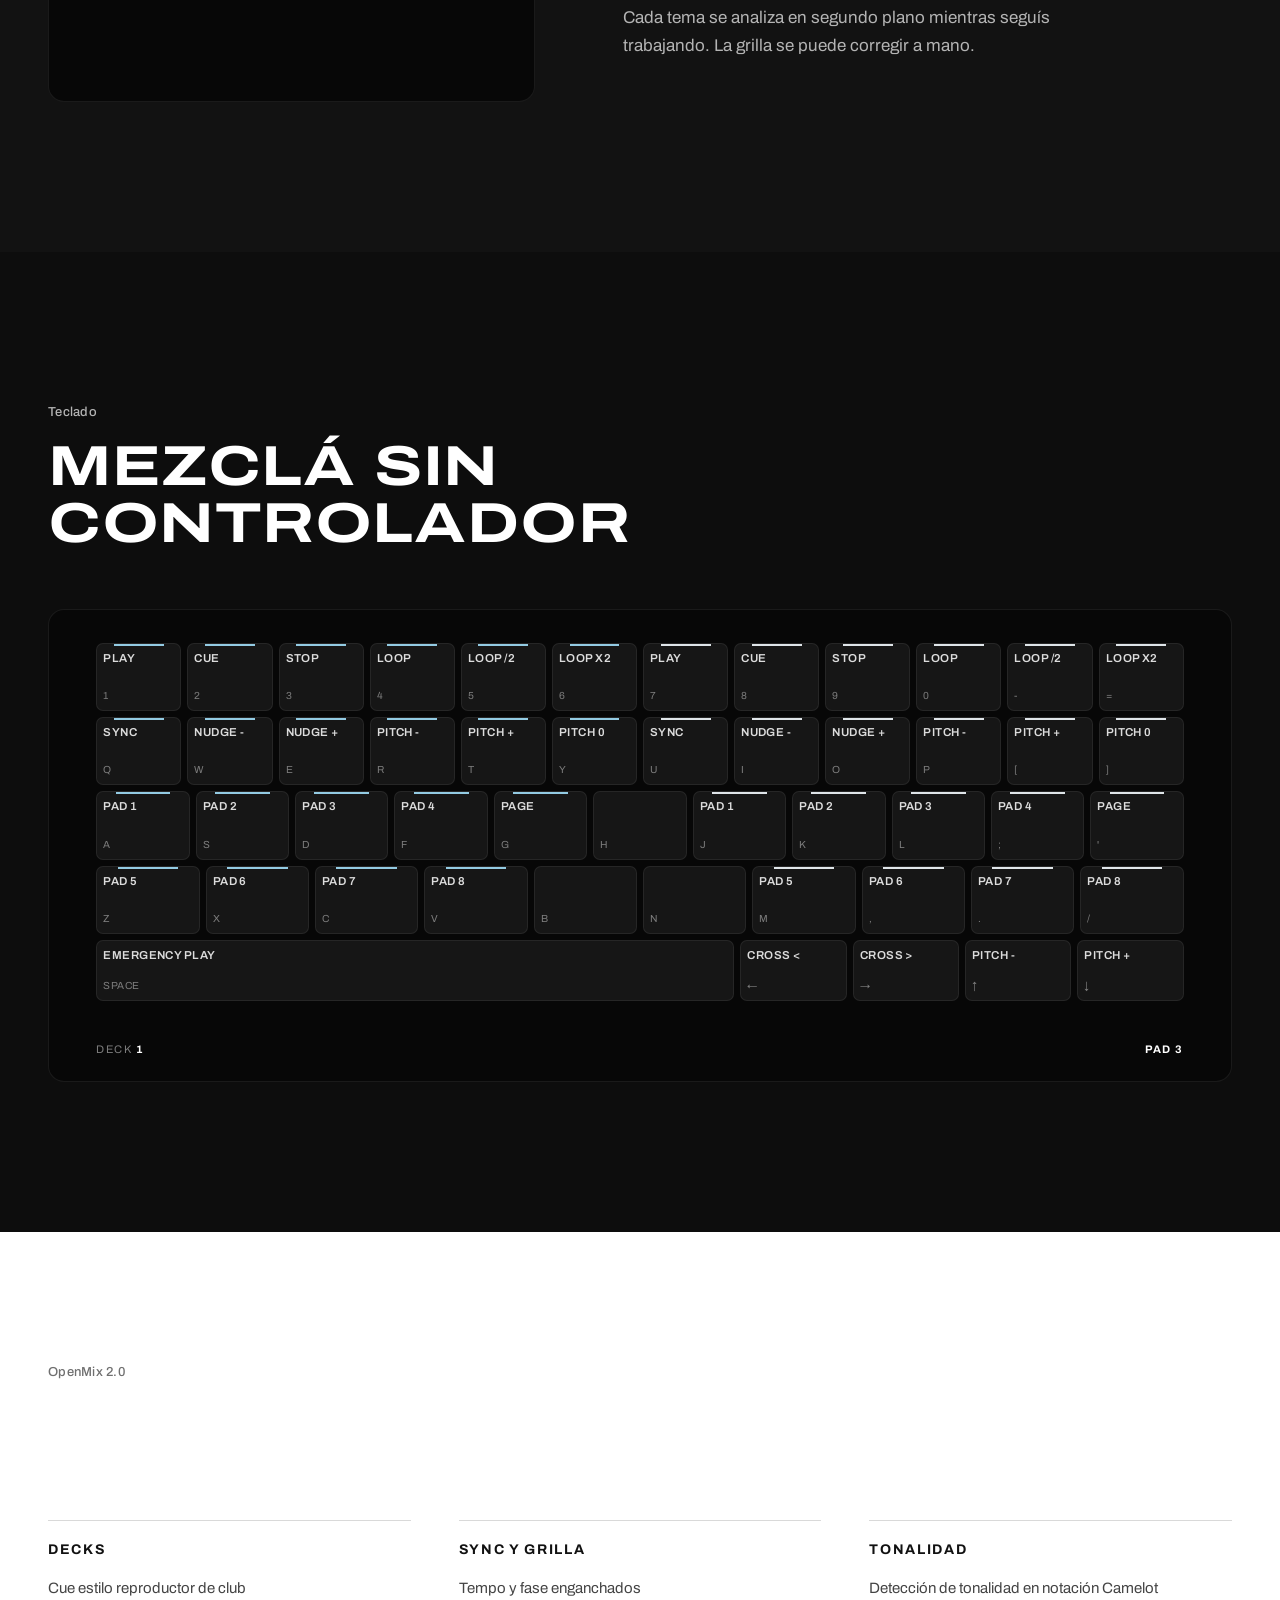
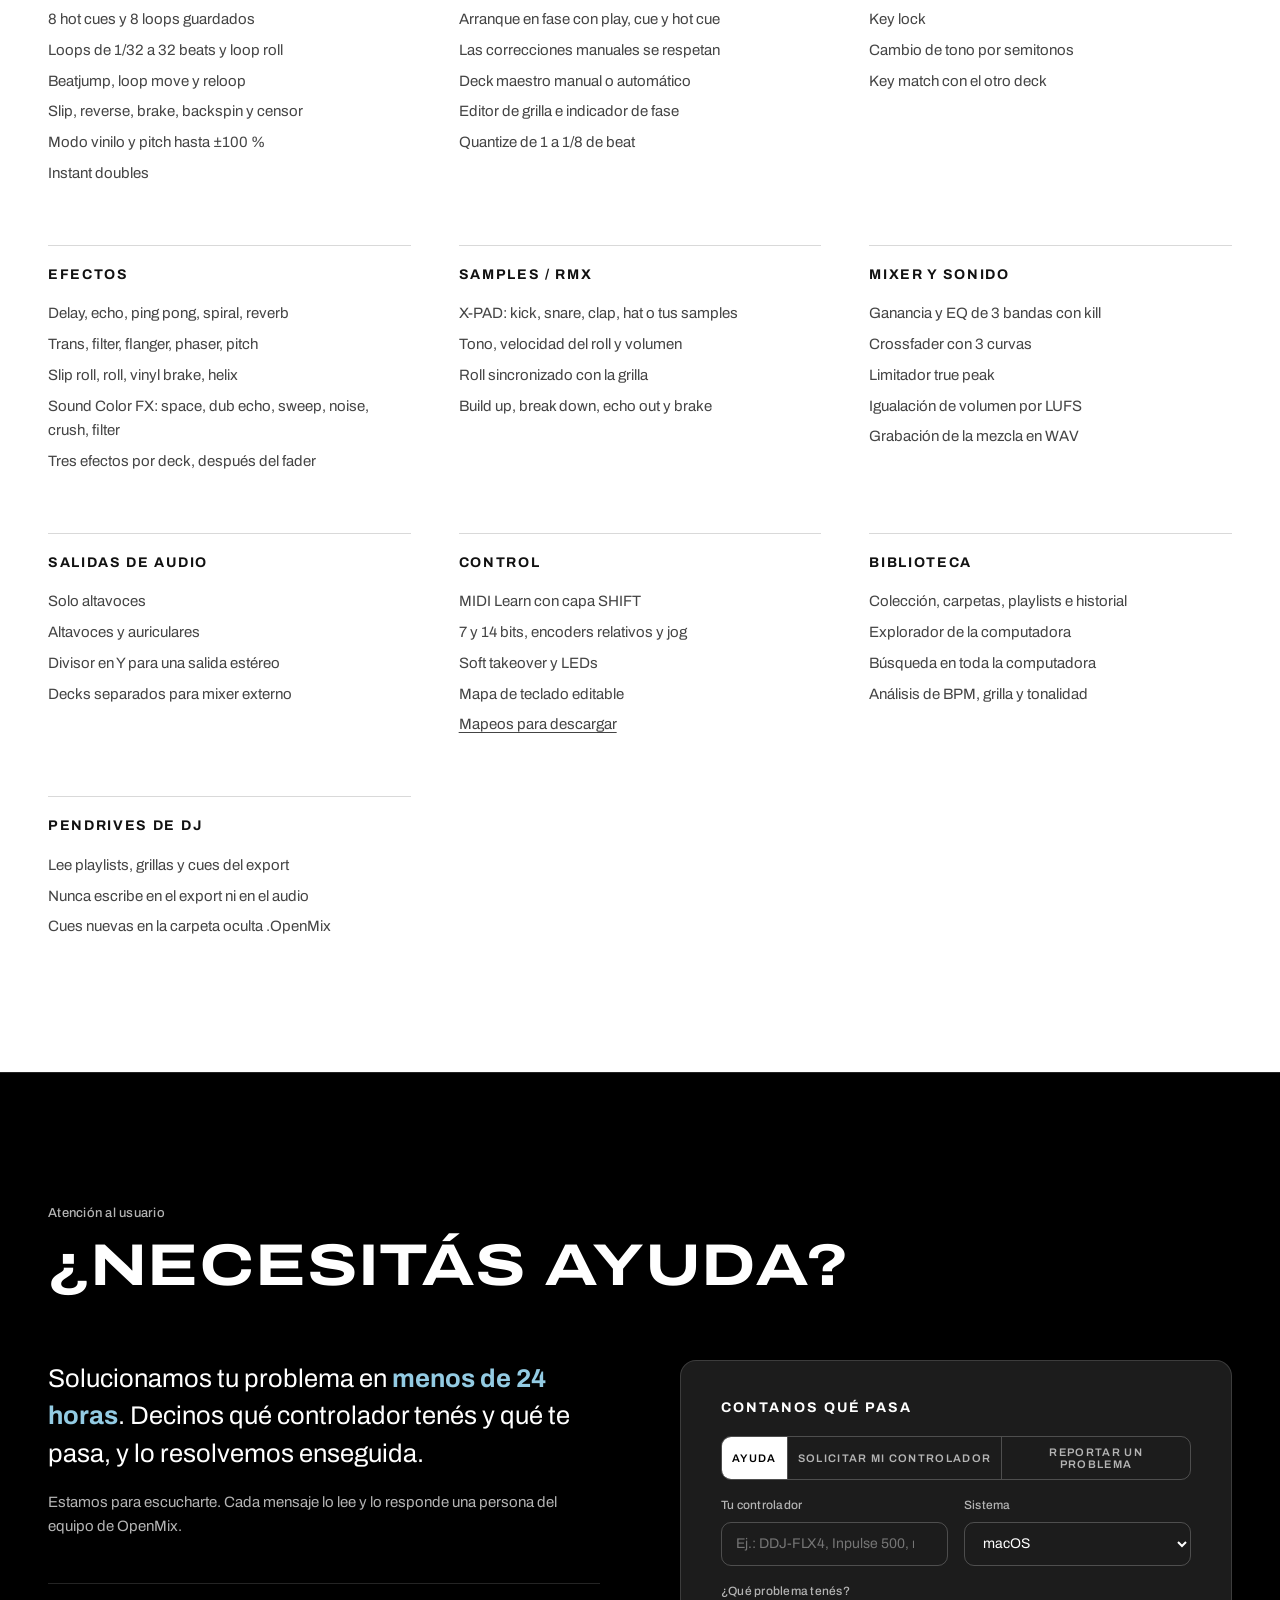
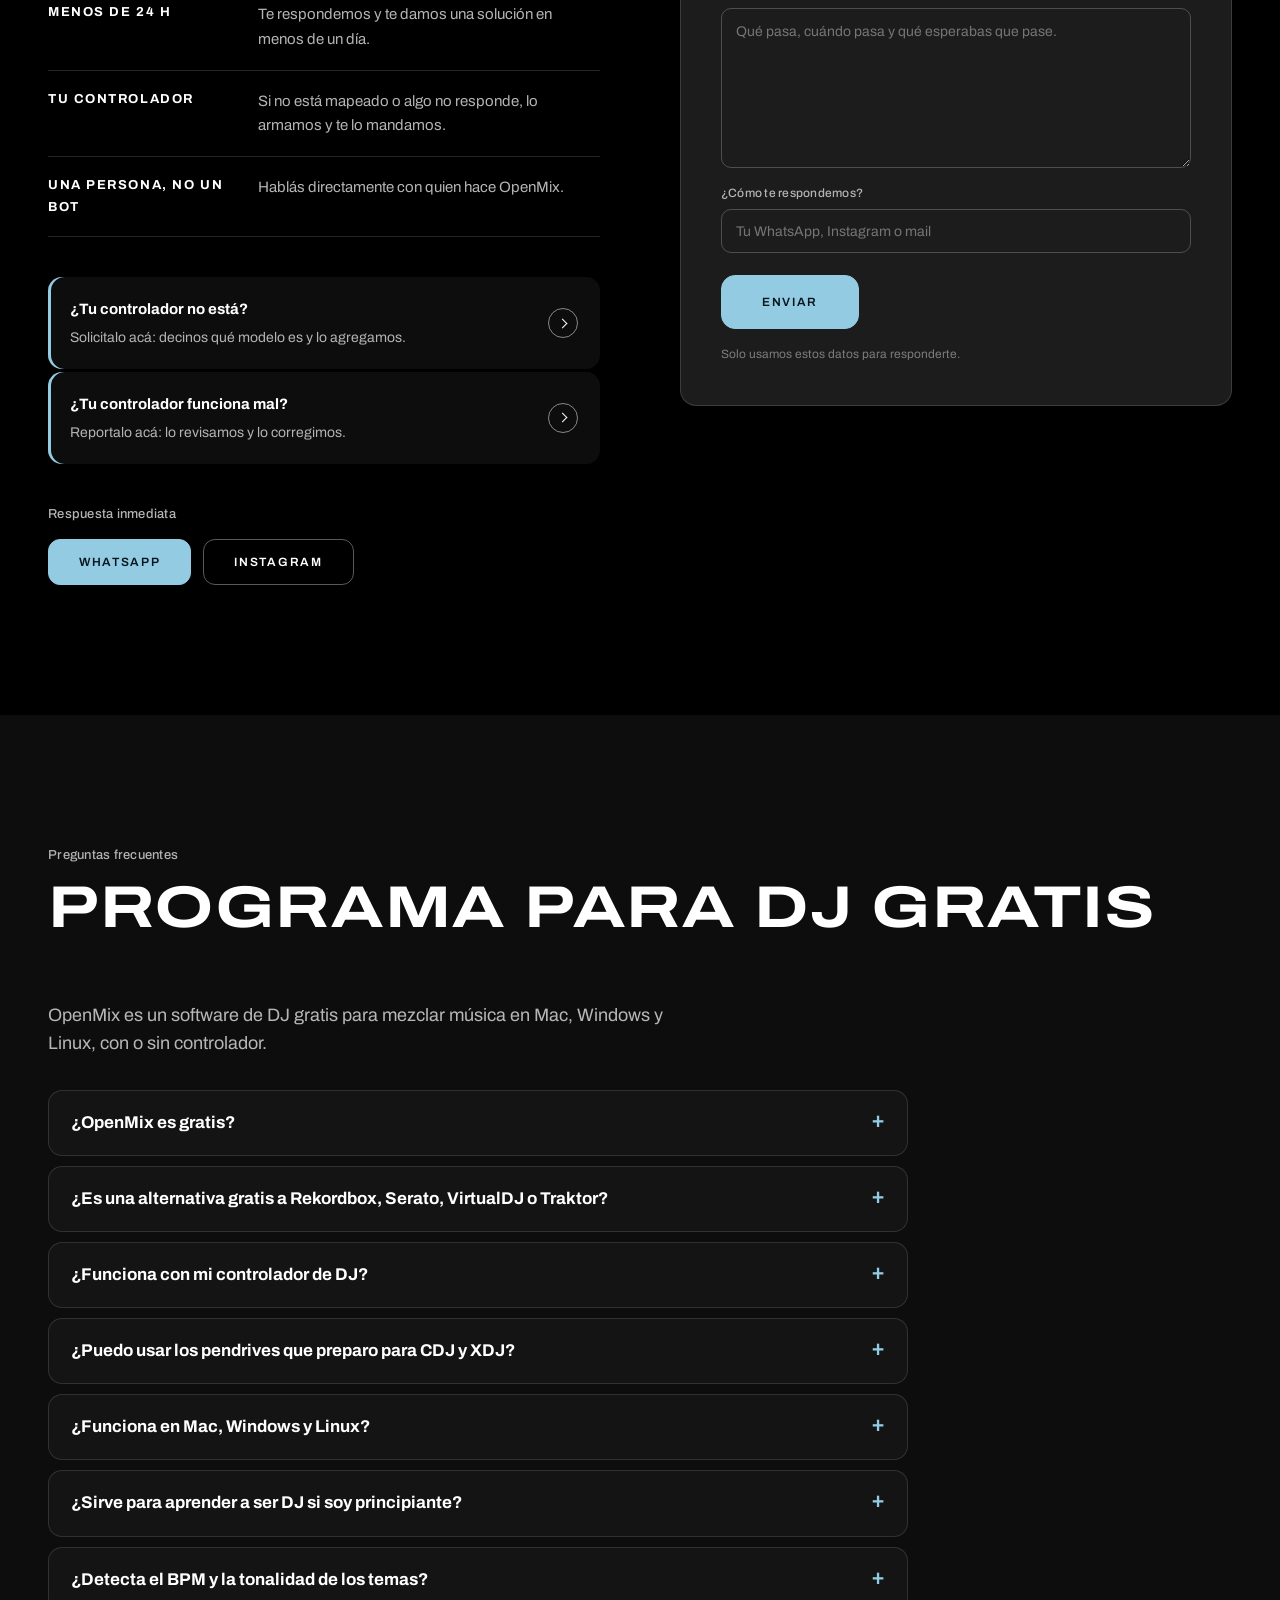
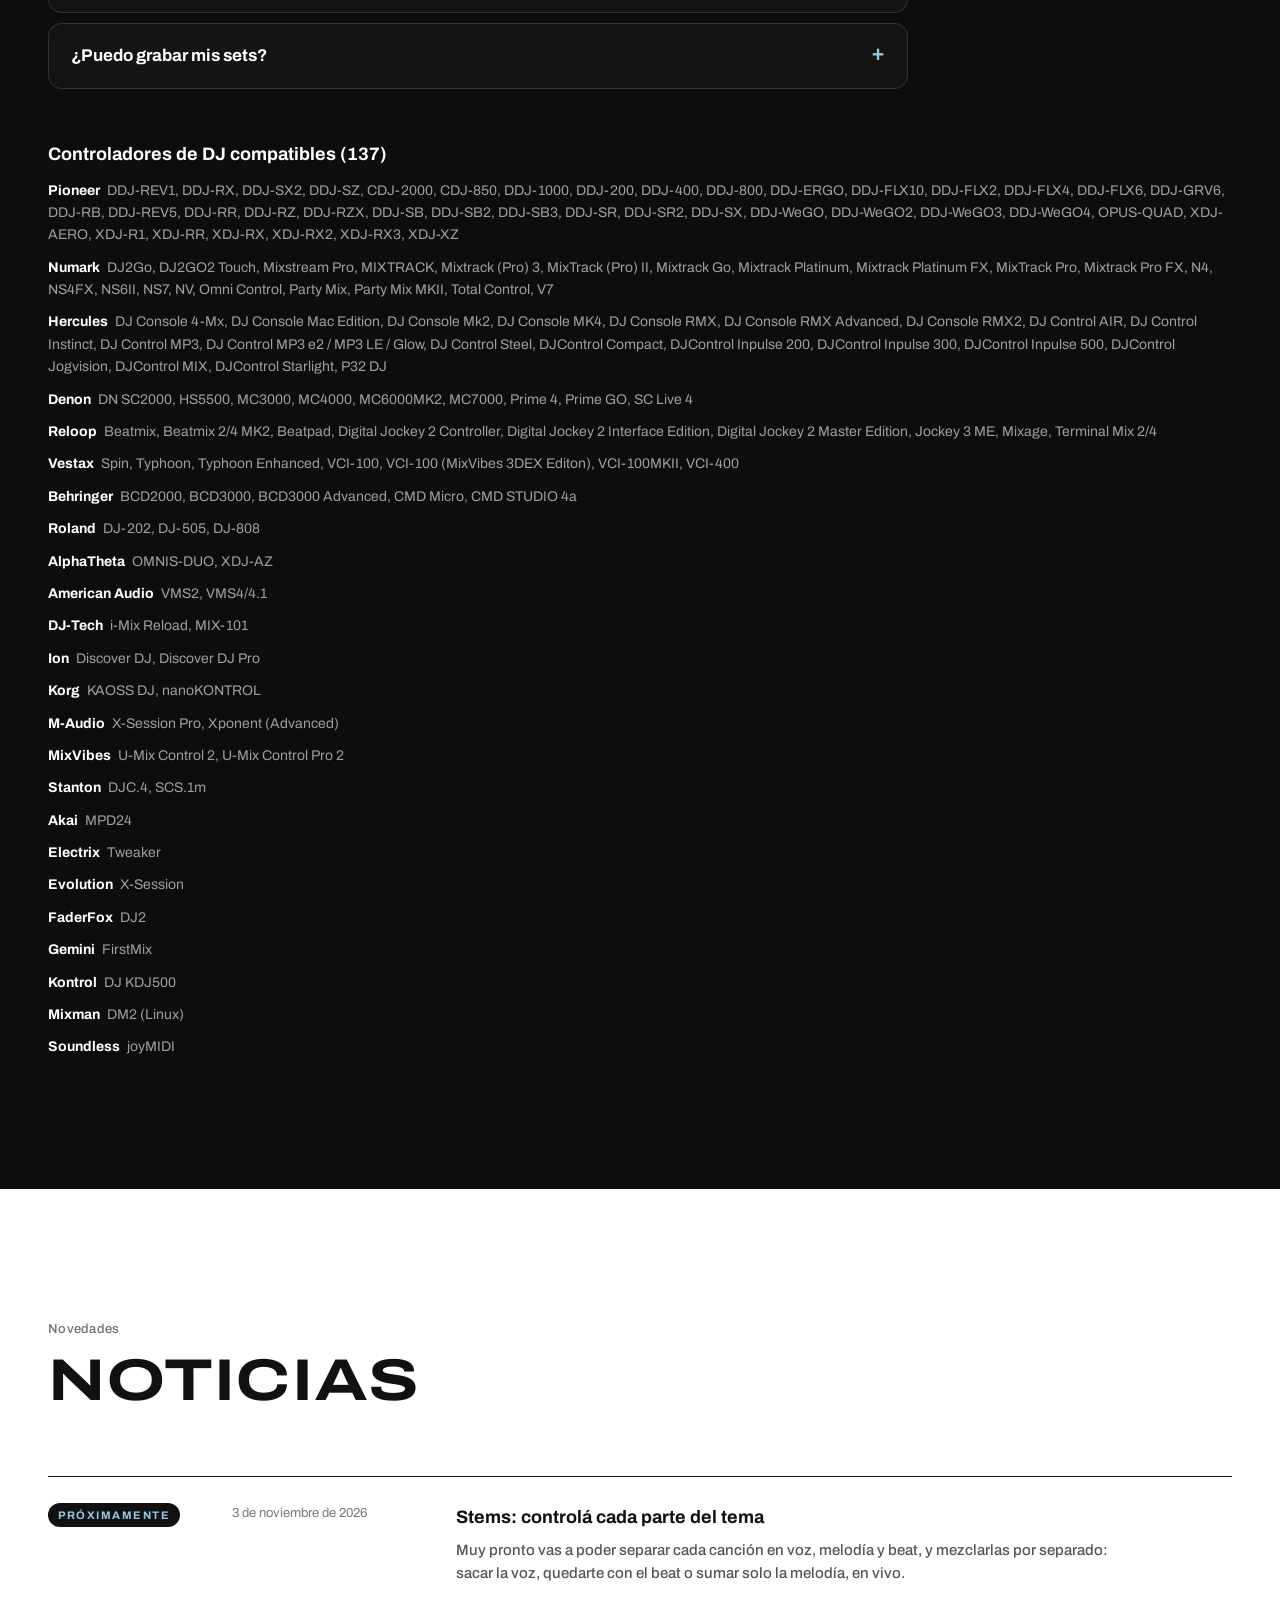
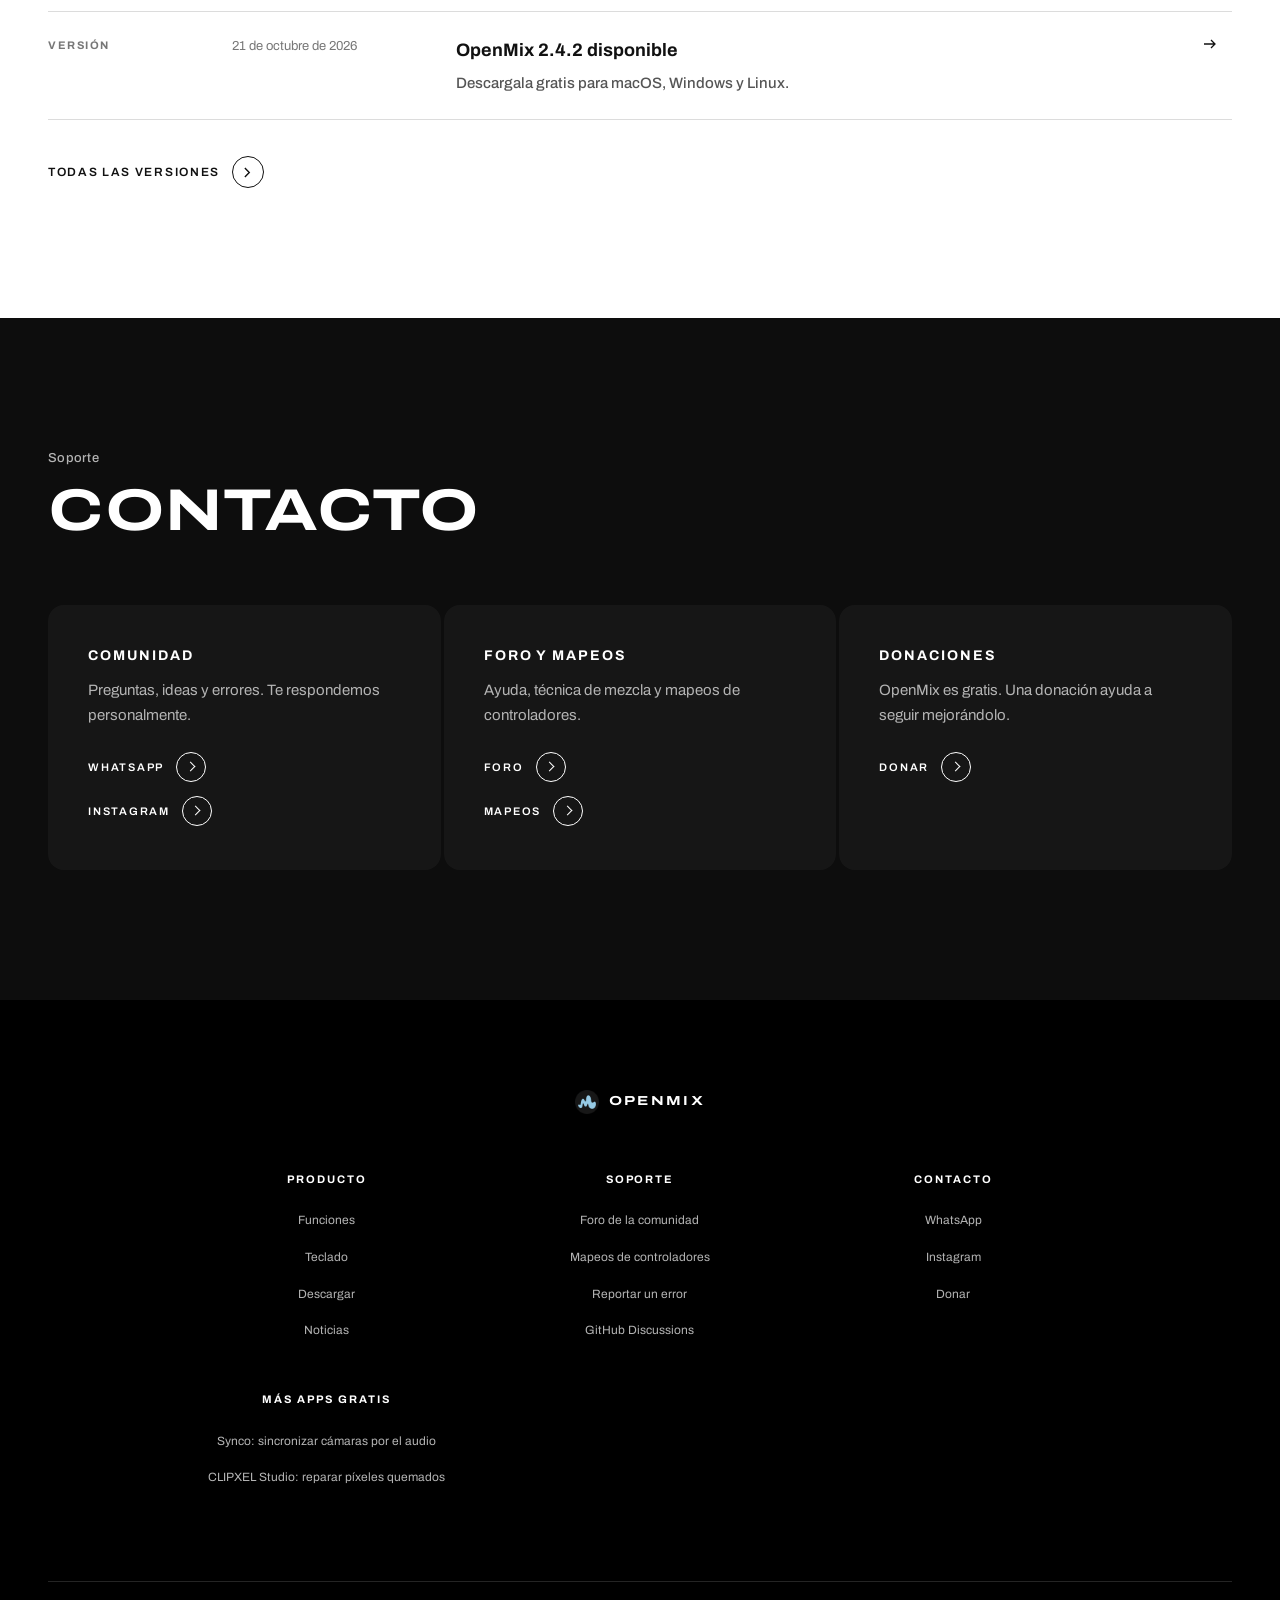
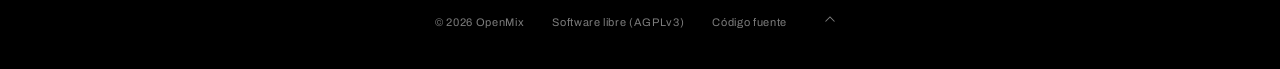
==== commit c7986d05: "Web: etiqueta de verificación de Google Search Console Co-Authored-By: Claude Opus 5.5 <noreply@anth" ====
--- a/website/index.html
+++ b/website/index.html
@@ -7,6 +7,7 @@
   <meta name="description" content="OpenMix: software de DJ gratis y de código abierto para macOS, Windows y Linux. Sync con fase enganchada, key lock, Beat FX, SAMPLES/RMX, control MIDI y lectura de pendrives de DJ.">
   <meta name="keywords" content="programa para DJ gratis, software de DJ gratis, OpenMix, programa para mezclar música, alternativa gratis a Rekordbox, alternativa a Serato, alternativa a VirtualDJ, alternativa a Traktor, software DJ Mac, software DJ Windows, software DJ Linux, controlador DJ, Pioneer DDJ-400, DDJ-FLX4, Hercules Inpulse, Numark Mixtrack, mapeos MIDI, key lock, BPM, Camelot">
   <meta name="theme-color" content="#000000">
+  <meta name="google-site-verification" content="k4SWH4U4k5mkE_ruqwAW3dhfqsIlL_Dlb9kiwJkdxBo">
   <link rel="canonical" href="https://openmix.pages.dev/">
   <meta name="robots" content="index, follow, max-image-preview:large">
   <meta property="og:type" content="website">
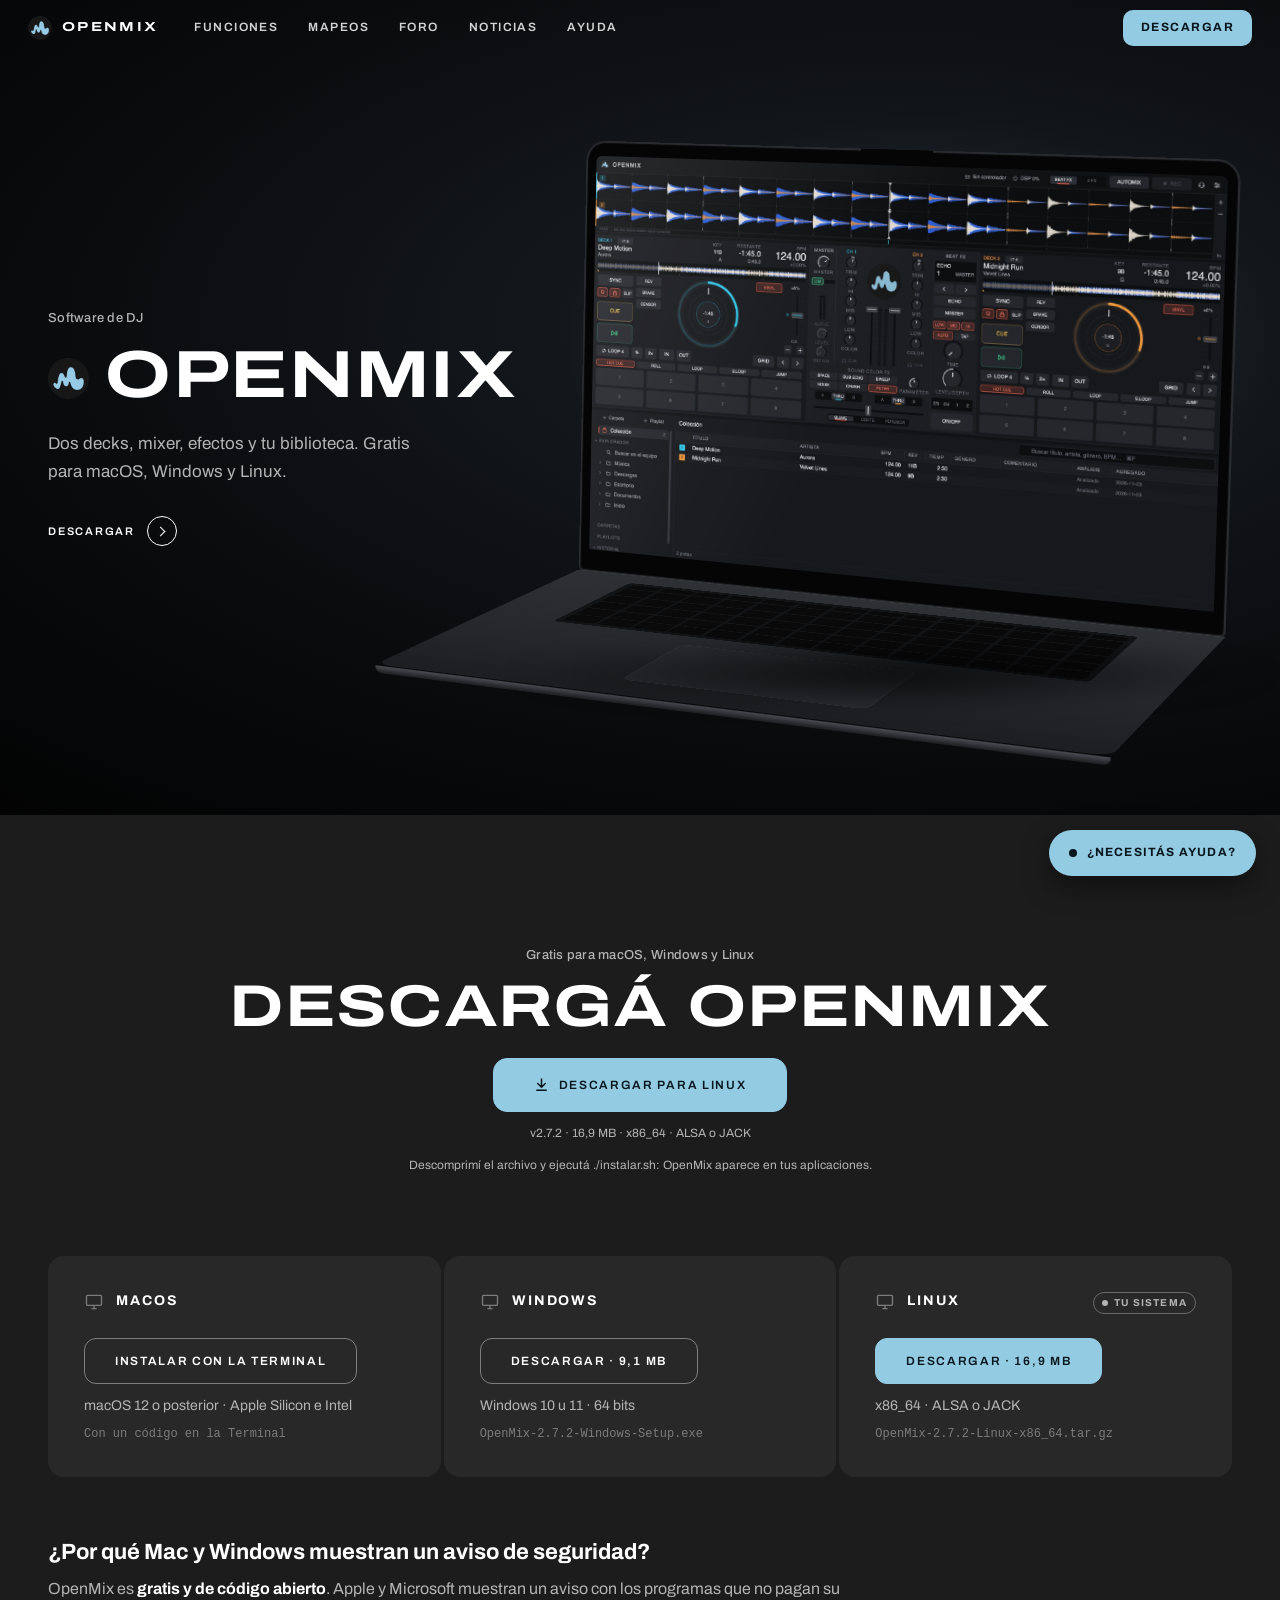
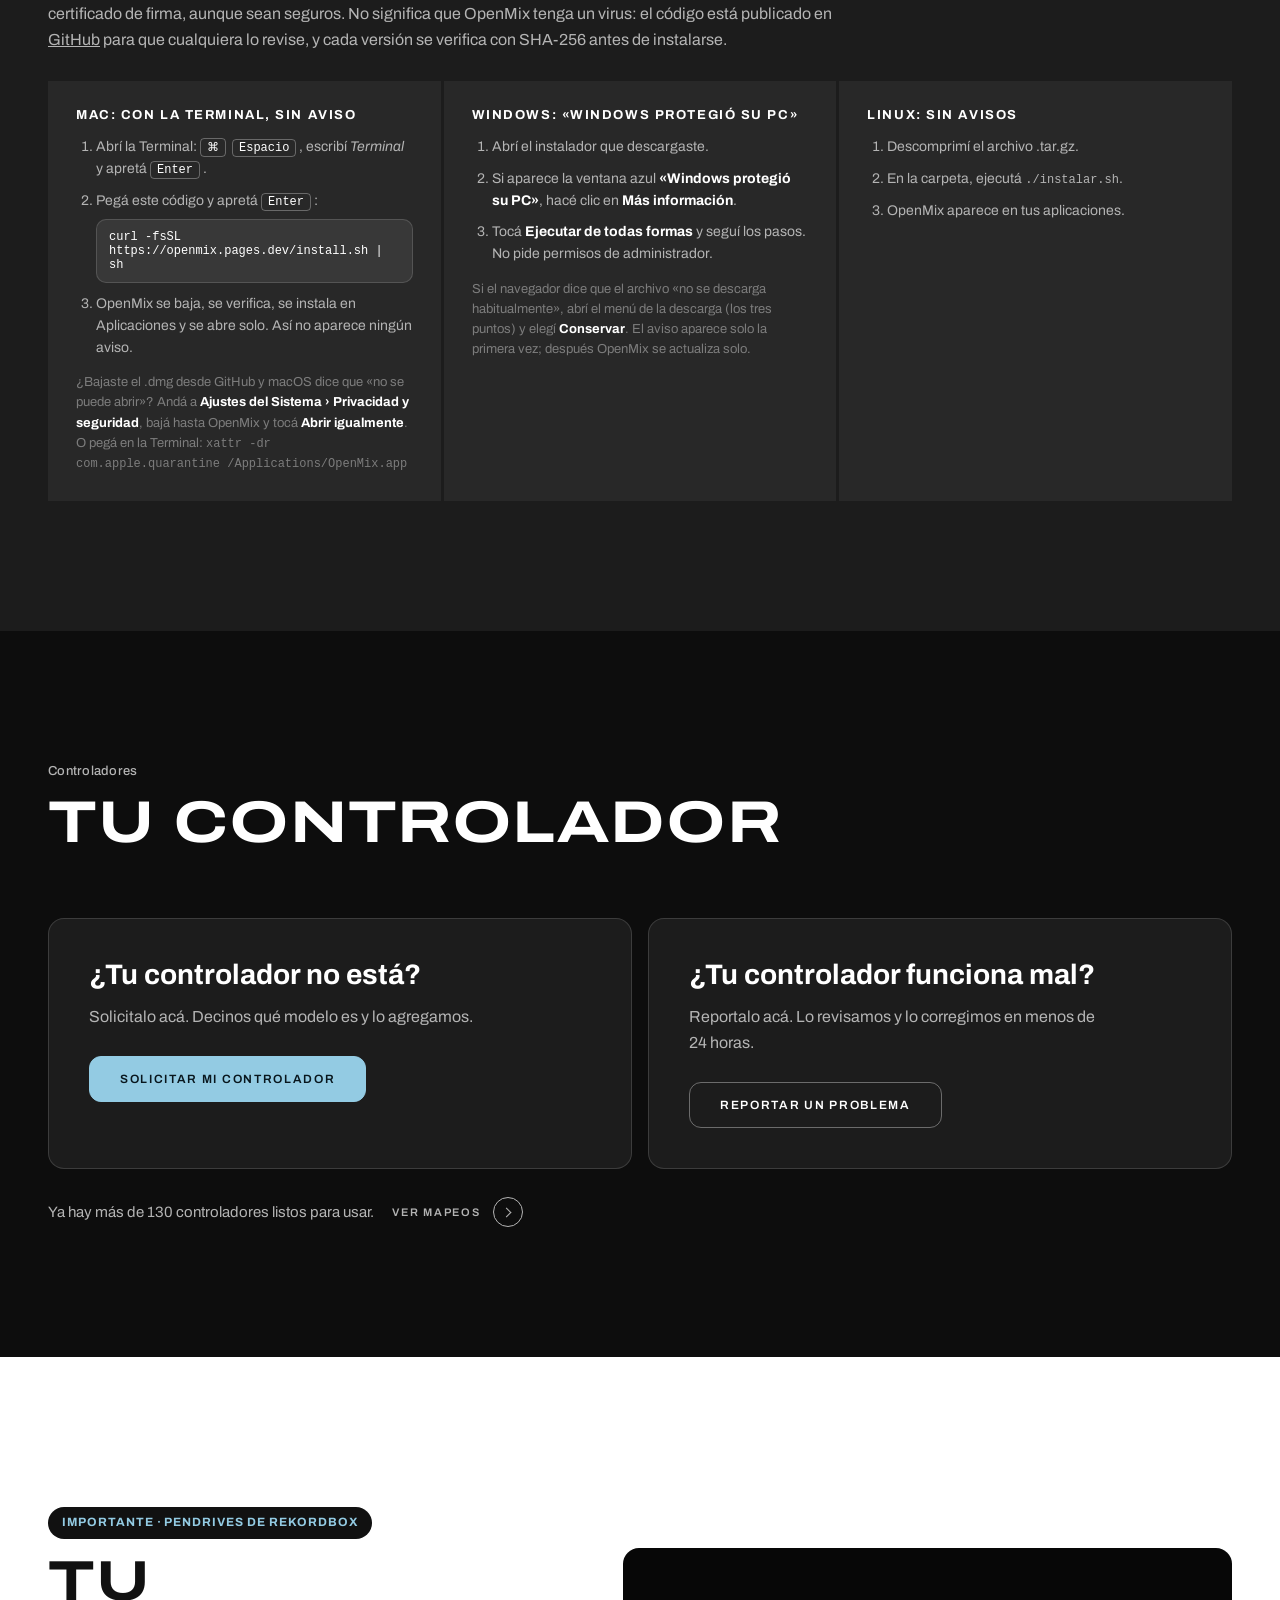
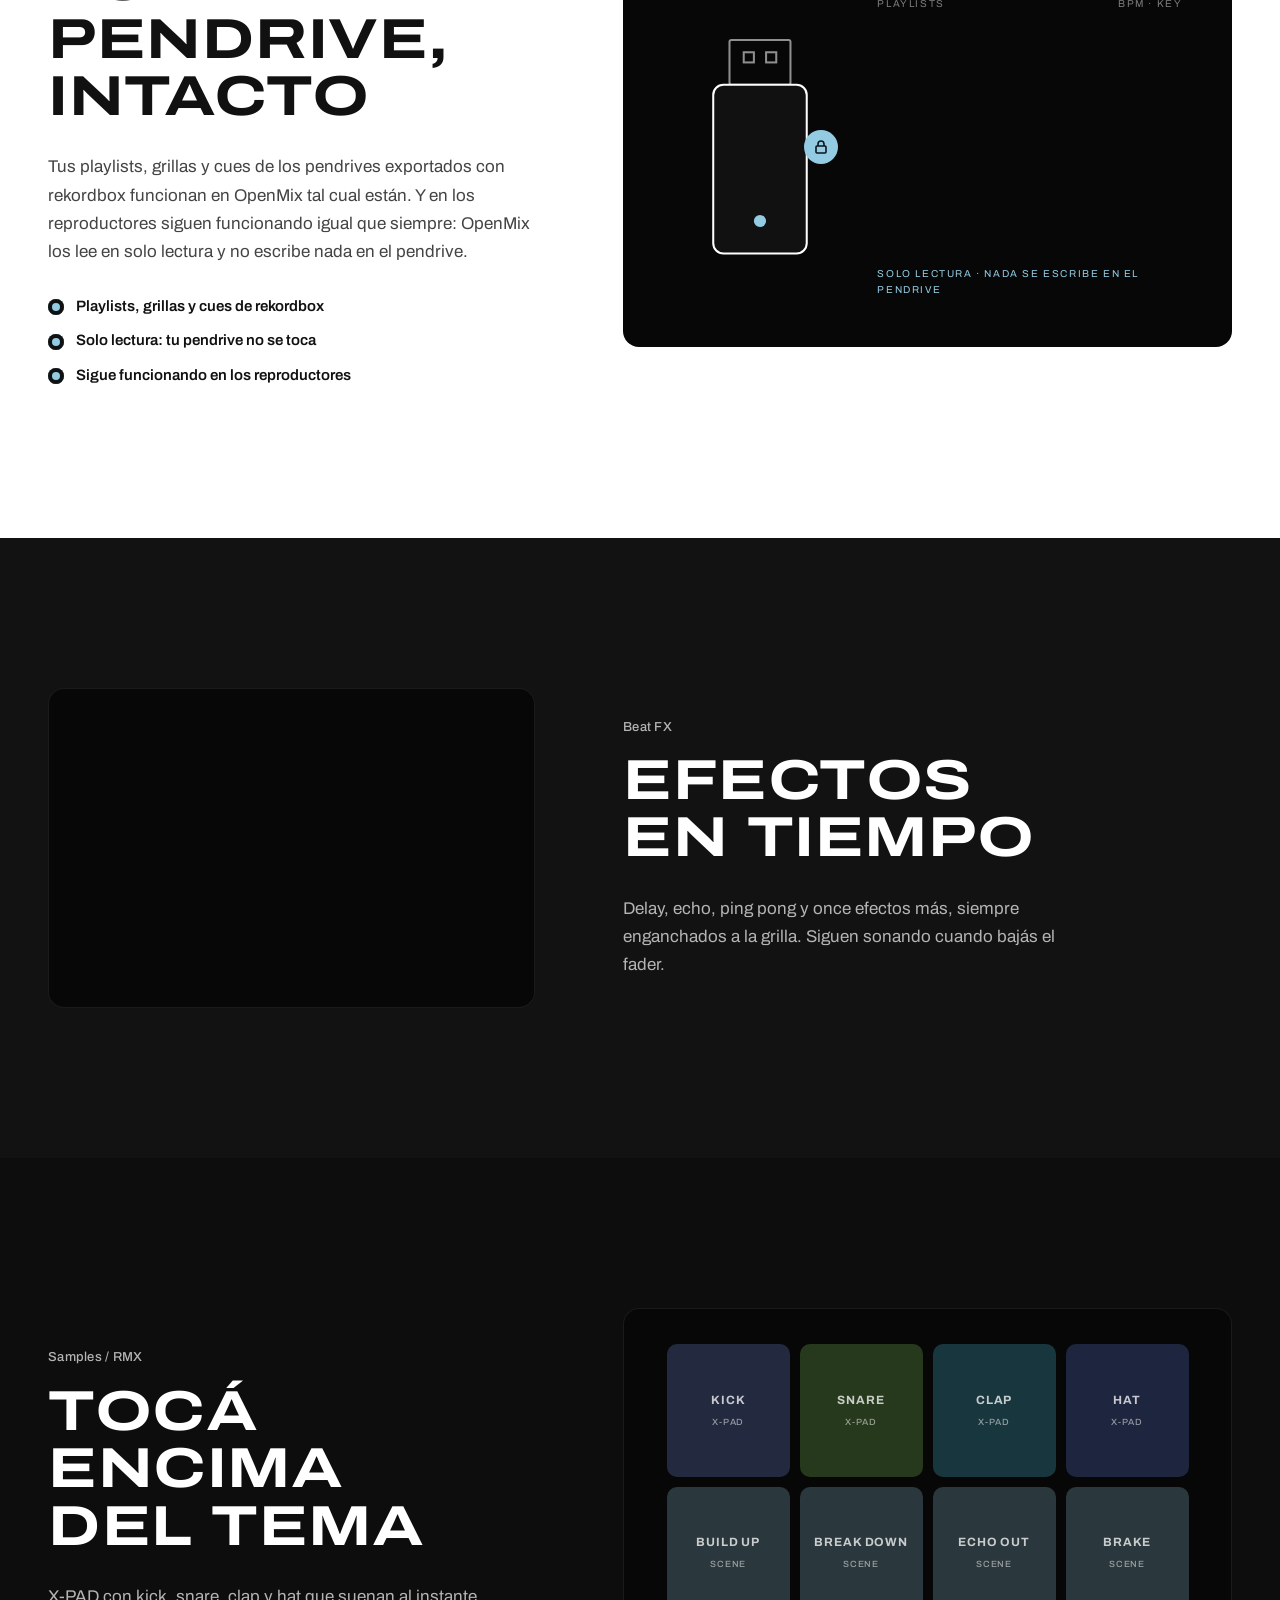
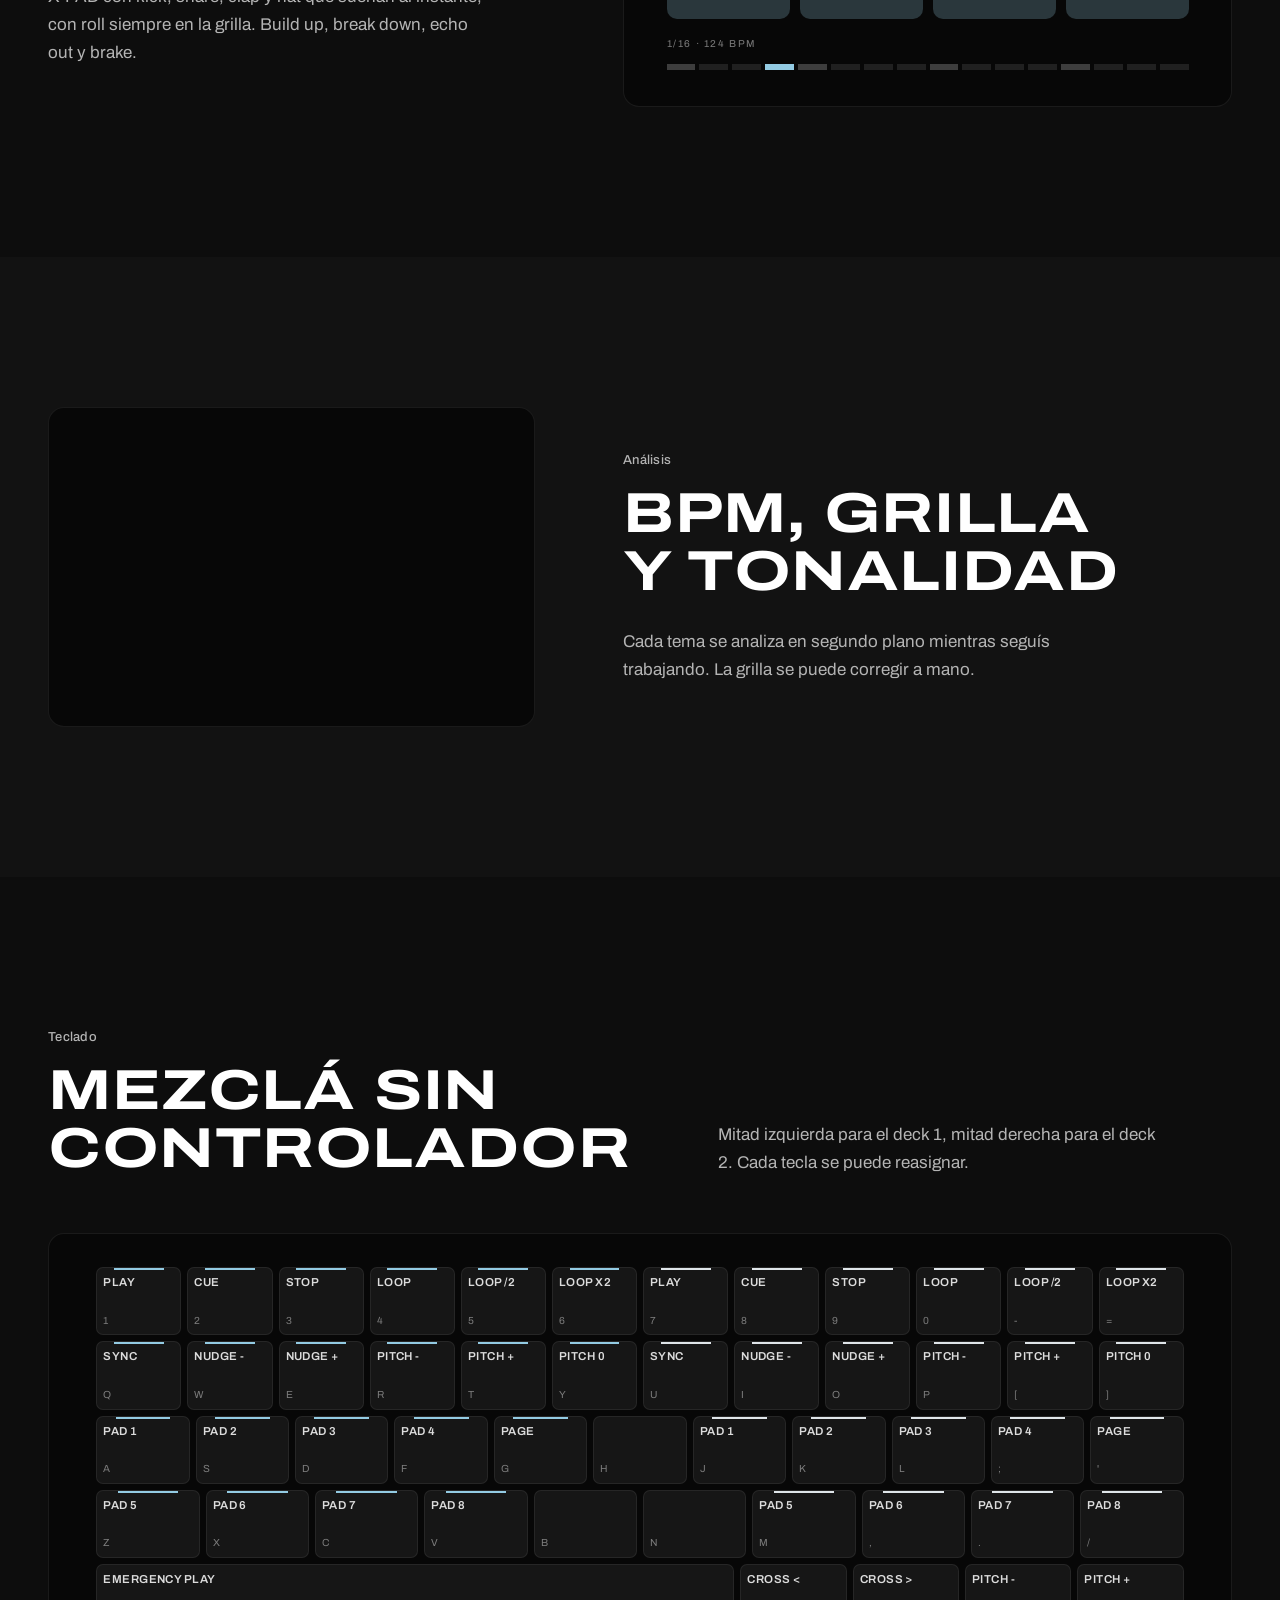
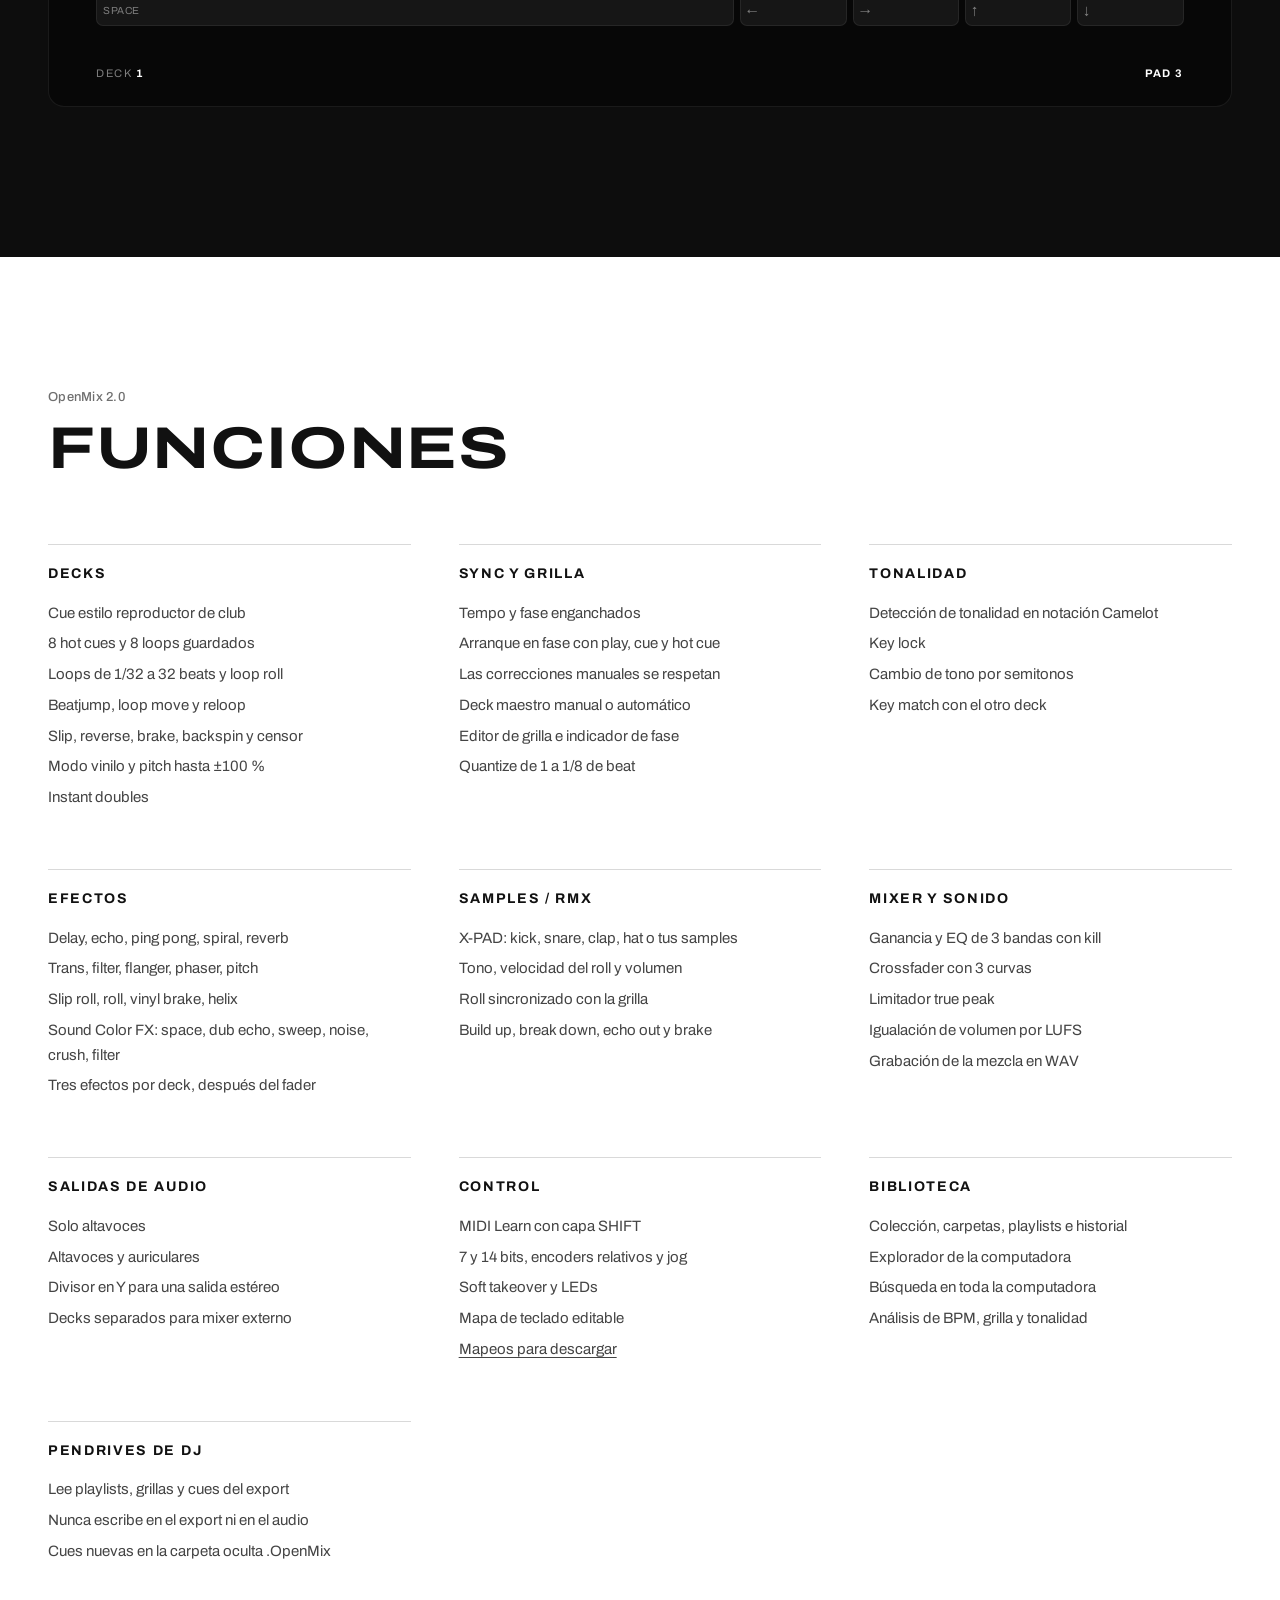
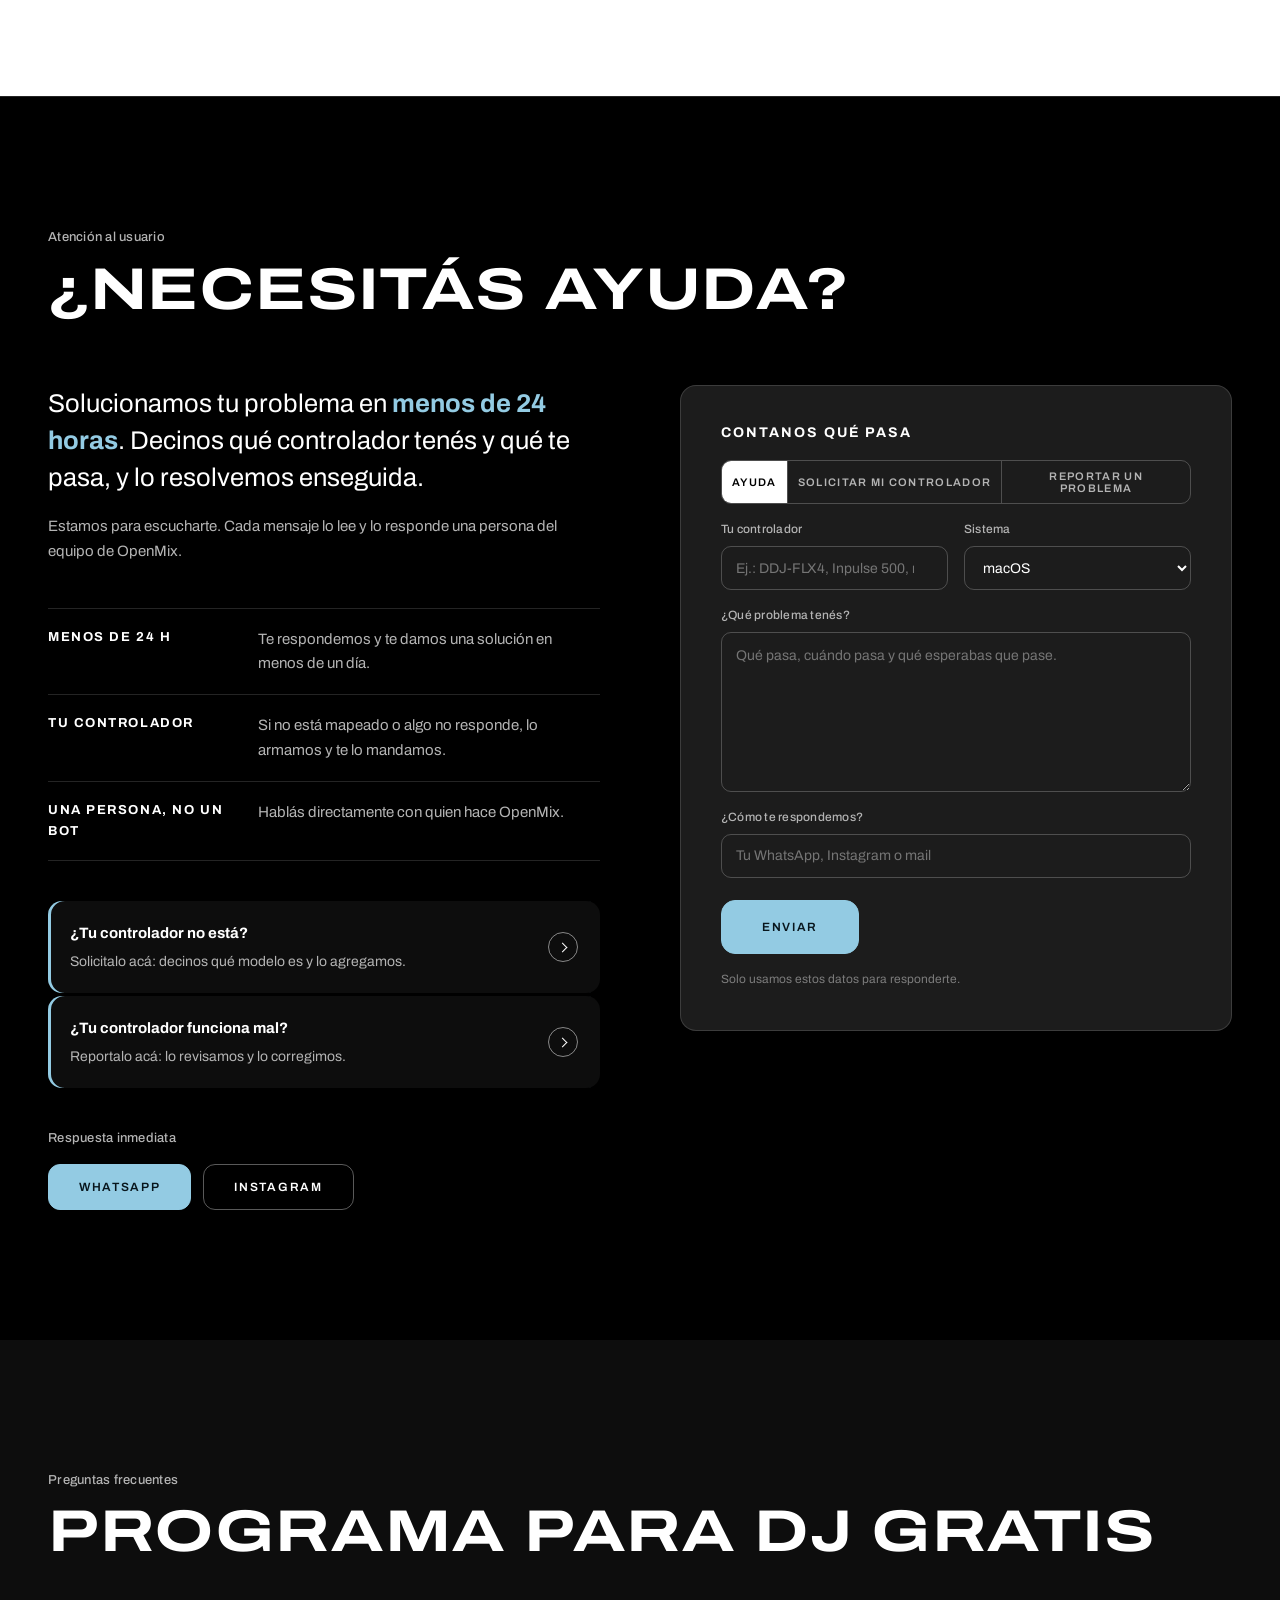
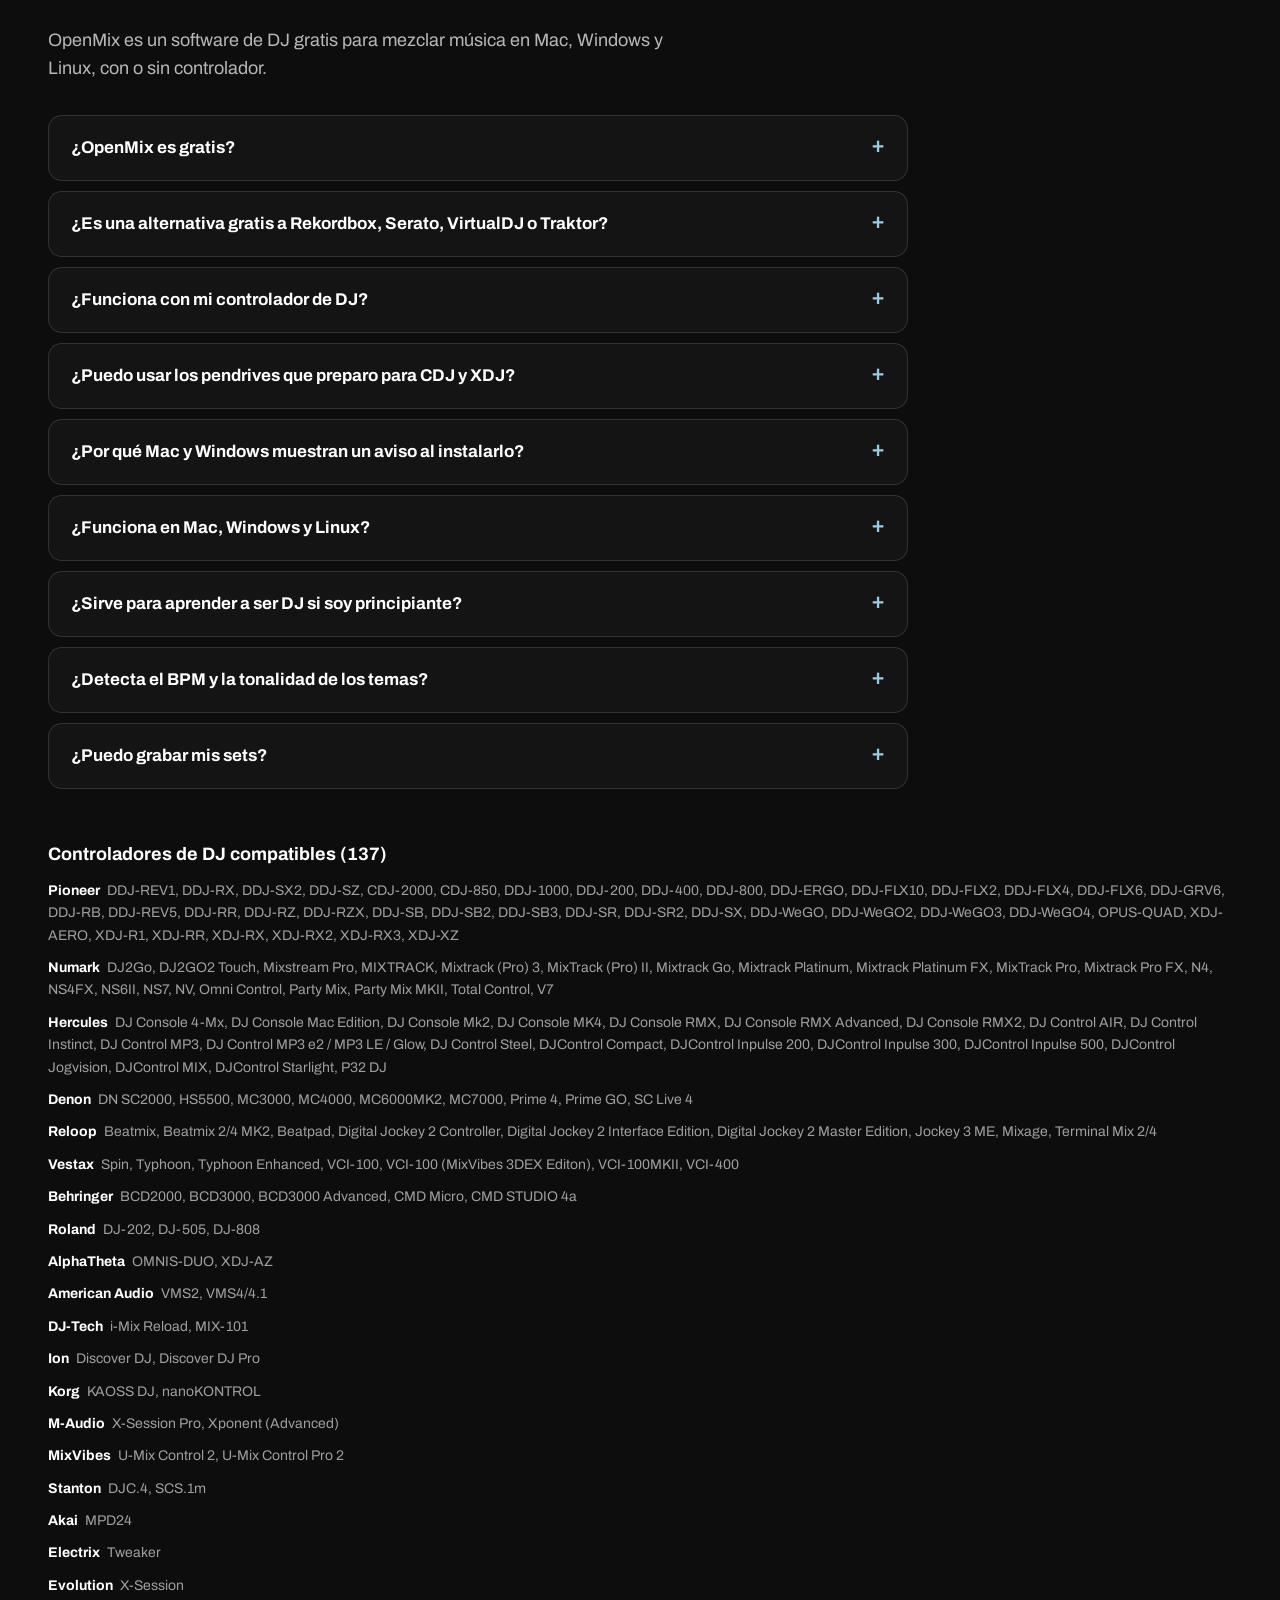
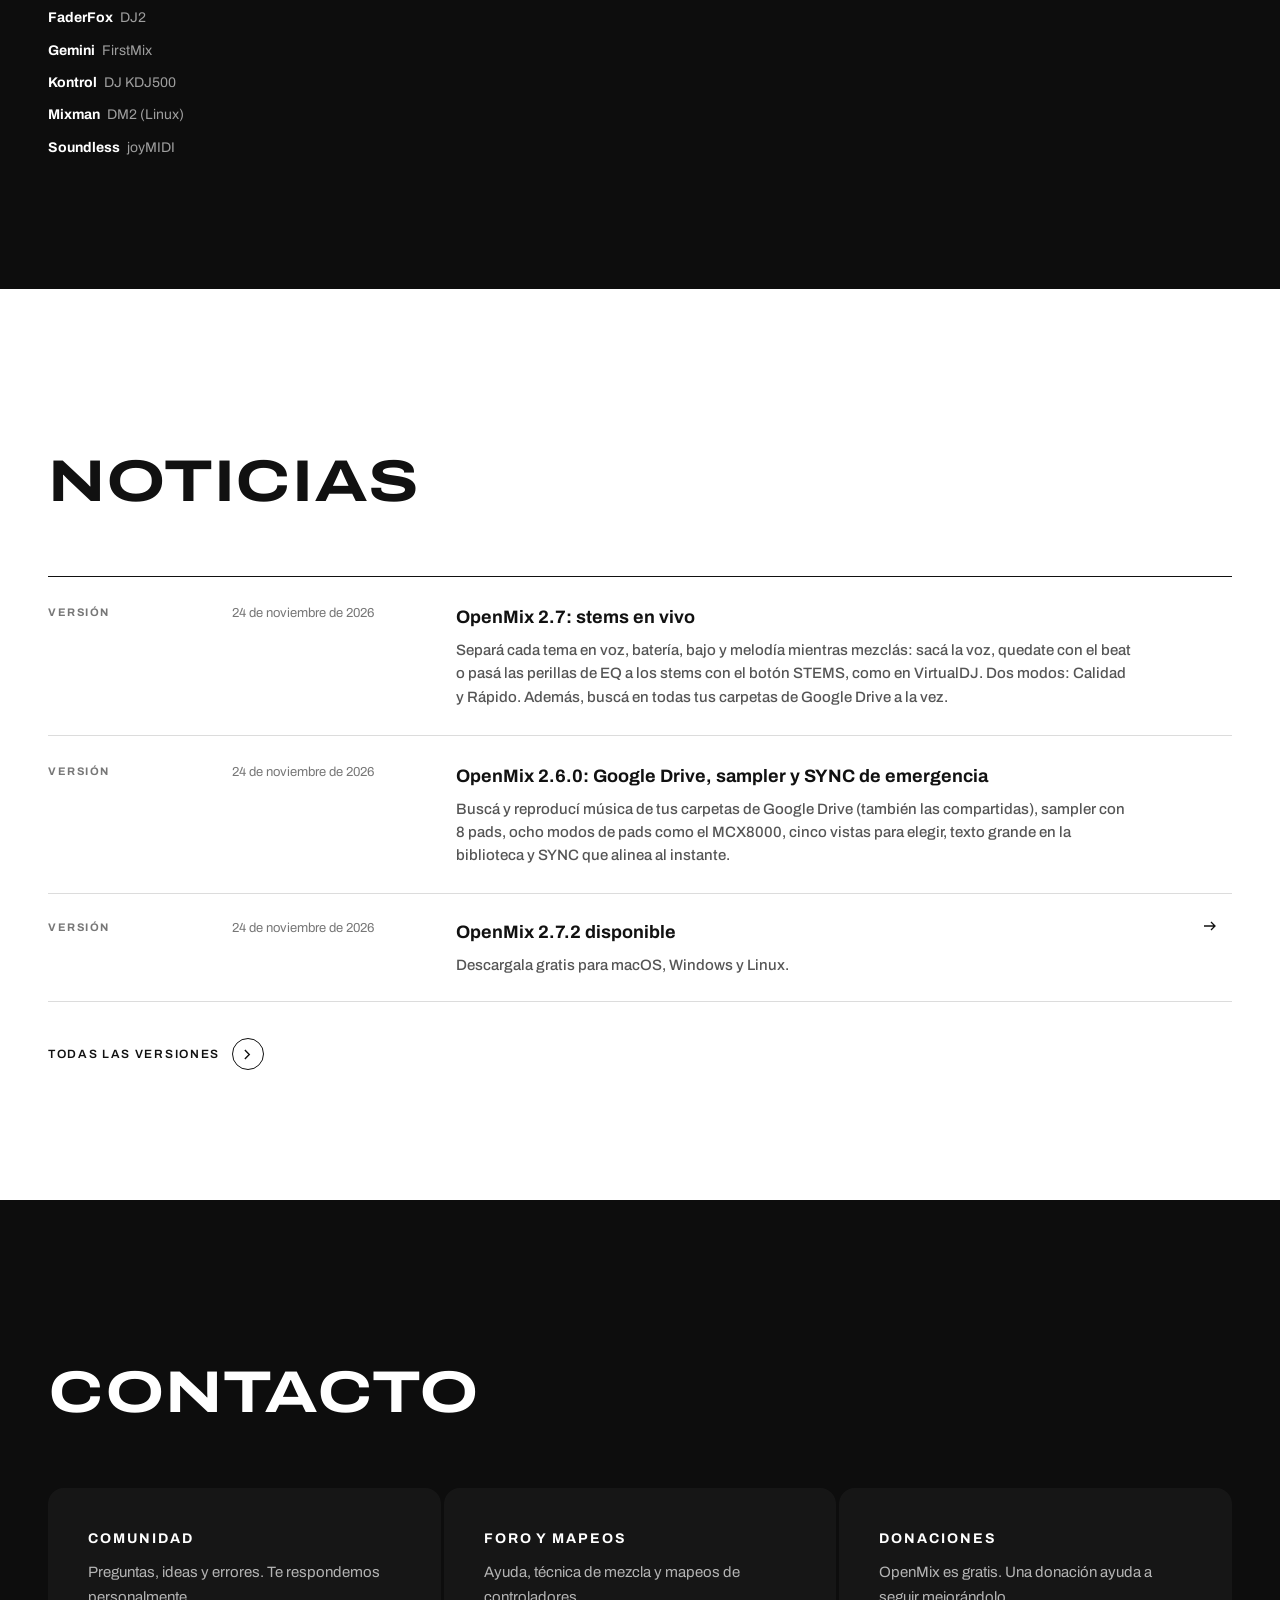
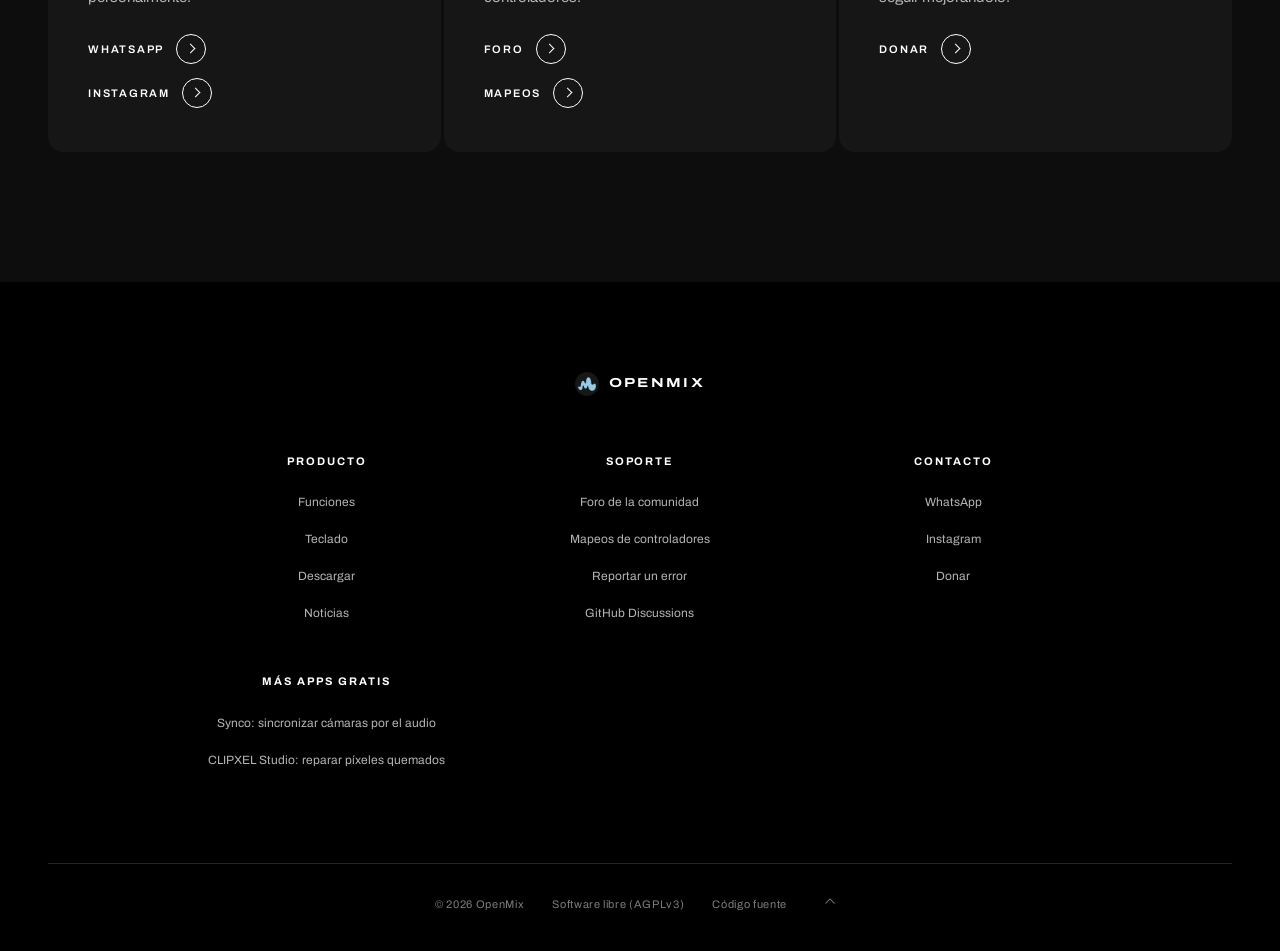
==== commit e869b022: "Web: por qué Mac y Windows avisan al instalar y cómo seguir (Terminal en Mac, Ejecutar de todas form" ====
--- a/website/index.html
+++ b/website/index.html
@@ -127,10 +127,18 @@
     },
     {
       "@type": "Question",
+      "name": "¿Por qué Mac y Windows muestran un aviso al instalarlo?",
+      "acceptedAnswer": {
+        "@type": "Answer",
+        "text": "Porque OpenMix es gratis y de código abierto, y no paga los certificados de firma de Apple y Microsoft. El aviso no significa que tenga un virus. En Mac, instalalo pegando el código de la Terminal (así no aparece ningún aviso). En Windows, en «Windows protegió su PC» tocá Más información › Ejecutar de todas formas."
+      }
+    },
+    {
+      "@type": "Question",
       "name": "¿Funciona en Mac, Windows y Linux?",
       "acceptedAnswer": {
         "@type": "Answer",
-        "text": "Sí. En macOS 12 o posterior (Apple Silicon M1, M2, M3, M4 e Intel), en Windows 10 y 11 de 64 bits y en Linux x86_64 con ALSA o JACK. Es liviano: el instalador pesa menos de 10 MB."
+        "text": "Sí. En macOS 12 o posterior (Apple Silicon M1, M2, M3, M4 e Intel), en Windows 10 y 11 de 64 bits y en Linux x86_64 con ALSA o JACK. Es liviano: el instalador pesa menos de 25 MB."
       }
     },
     {
@@ -221,6 +229,40 @@
         <p class="notice" data-download-notice></p>
       </div>
       <div class="platforms reveal d3" id="platforms"></div>
+
+      <div class="install-help reveal d3" id="aviso-de-seguridad">
+        <h3>¿Por qué Mac y Windows muestran un aviso de seguridad?</h3>
+        <p class="ih-lead">OpenMix es <b>gratis y de código abierto</b>. Apple y Microsoft muestran un aviso con los programas que no pagan su certificado de firma, aunque sean seguros. No significa que OpenMix tenga un virus: el código está publicado en <a href="https://github.com/clipxel/OpenMix" target="_blank" rel="noopener">GitHub</a> para que cualquiera lo revise, y cada versión se verifica con SHA-256 antes de instalarse.</p>
+        <div class="ih-grid">
+          <div class="ih-card">
+            <h4>Mac: con la Terminal, sin aviso</h4>
+            <ol>
+              <li>Abrí la Terminal: <kbd>⌘</kbd> <kbd>Espacio</kbd>, escribí <i>Terminal</i> y apretá <kbd>Enter</kbd>.</li>
+              <li>Pegá este código y apretá <kbd>Enter</kbd>:
+                <div class="terminal-install"><div class="cmd"><code>curl -fsSL https://openmix.pages.dev/install.sh | sh</code></div></div></li>
+              <li>OpenMix se baja, se verifica, se instala en Aplicaciones y se abre solo. Así no aparece ningún aviso.</li>
+            </ol>
+            <p class="ih-note">¿Bajaste el .dmg desde GitHub y macOS dice que «no se puede abrir»? Andá a <b>Ajustes del Sistema › Privacidad y seguridad</b>, bajá hasta OpenMix y tocá <b>Abrir igualmente</b>. O pegá en la Terminal: <code>xattr -dr com.apple.quarantine /Applications/OpenMix.app</code></p>
+          </div>
+          <div class="ih-card">
+            <h4>Windows: «Windows protegió su PC»</h4>
+            <ol>
+              <li>Abrí el instalador que descargaste.</li>
+              <li>Si aparece la ventana azul <b>«Windows protegió su PC»</b>, hacé clic en <b>Más información</b>.</li>
+              <li>Tocá <b>Ejecutar de todas formas</b> y seguí los pasos. No pide permisos de administrador.</li>
+            </ol>
+            <p class="ih-note">Si el navegador dice que el archivo «no se descarga habitualmente», abrí el menú de la descarga (los tres puntos) y elegí <b>Conservar</b>. El aviso aparece solo la primera vez; después OpenMix se actualiza solo.</p>
+          </div>
+          <div class="ih-card">
+            <h4>Linux: sin avisos</h4>
+            <ol>
+              <li>Descomprimí el archivo .tar.gz.</li>
+              <li>En la carpeta, ejecutá <code>./instalar.sh</code>.</li>
+              <li>OpenMix aparece en tus aplicaciones.</li>
+            </ol>
+          </div>
+        </div>
+      </div>
     </div>
   </section>
 
@@ -398,7 +440,8 @@
         <details><summary>¿Es una alternativa gratis a Rekordbox, Serato, VirtualDJ o Traktor?</summary><p>Sí. Tiene lo que usás para mezclar en vivo: dos decks, sync con tempo y fase enganchados, hot cues, loops, beatjump, key lock, efectos sincronizados, EQ con kill, filtro, crossfader y control con tu controlador MIDI, sin pagar licencia.</p></details>
         <details><summary>¿Funciona con mi controlador de DJ?</summary><p>Trae 137 mapeos listos, entre ellos Pioneer DDJ-400, DDJ-FLX4, DDJ-FLX6, DDJ-SB3, DDJ-800 y XDJ-RX, Hercules DJControl Inpulse 200, 300 y 500, Numark Mixtrack Pro, Mixtrack Platinum y Party Mix, Denon MC7000, Roland DJ-202 y Reloop. Si el tuyo no está, pedilo desde la sección de ayuda y lo agregamos.</p></details>
         <details><summary>¿Puedo usar los pendrives que preparo para CDJ y XDJ?</summary><p>Sí. OpenMix lee los pendrives exportados para reproductores de DJ (como los que armás con Rekordbox), con sus playlists, grillas y cues, sin modificar nada del pendrive.</p></details>
-        <details><summary>¿Funciona en Mac, Windows y Linux?</summary><p>Sí. En macOS 12 o posterior (Apple Silicon M1, M2, M3, M4 e Intel), en Windows 10 y 11 de 64 bits y en Linux x86_64 con ALSA o JACK. Es liviano: el instalador pesa menos de 10 MB.</p></details>
+        <details><summary>¿Por qué Mac y Windows muestran un aviso al instalarlo?</summary><p>Porque OpenMix es gratis y de código abierto, y no paga los certificados de firma de Apple y Microsoft. El aviso no significa que tenga un virus. En Mac, instalalo pegando el código de la Terminal (así no aparece ningún aviso). En Windows, en «Windows protegió su PC» tocá Más información › Ejecutar de todas formas. <a href="#aviso-de-seguridad">Ver los pasos</a>.</p></details>
+        <details><summary>¿Funciona en Mac, Windows y Linux?</summary><p>Sí. En macOS 12 o posterior (Apple Silicon M1, M2, M3, M4 e Intel), en Windows 10 y 11 de 64 bits y en Linux x86_64 con ALSA o JACK. Es liviano: el instalador pesa menos de 25 MB.</p></details>
         <details><summary>¿Sirve para aprender a ser DJ si soy principiante?</summary><p>Sí. Podés empezar a mezclar sin controlador, solo con el teclado de la computadora, y sumar un controlador cuando quieras. El sync automático y la detección de BPM y tonalidad te ayudan a hacer mezclas prolijas desde el primer día.</p></details>
         <details><summary>¿Detecta el BPM y la tonalidad de los temas?</summary><p>Sí. Analiza cada tema y detecta el BPM, la grilla de beats y la tonalidad en notación Camelot, para mezclar en armonía con key lock y key match.</p></details>
         <details><summary>¿Puedo grabar mis sets?</summary><p>Sí. Grabás la mezcla en WAV con un clic, lista para subir a SoundCloud, Mixcloud o compartir.</p></details>
--- a/website/assets/site.css
+++ b/website/assets/site.css
@@ -225,6 +225,22 @@
 .platform .file { color: var(--text-3); font: 12px var(--mono); }
 .platform .pill { position: absolute; top: 36px; right: 36px; }
 @media (max-width: 860px) { .platforms { grid-template-columns: 1fr; } }
+.install-help { margin-top: 64px; text-align: left; }
+.install-help h3 { font-size: 22px; font-weight: 700; margin-bottom: 12px; }
+.install-help .ih-lead { color: var(--text-2); font-size: 16px; line-height: 1.6; max-width: 820px; margin-bottom: 28px; }
+.install-help a { color: inherit; text-decoration: underline; }
+.install-help .ih-grid { display: grid; grid-template-columns: repeat(3, 1fr); gap: 3px; }
+.install-help .ih-card { padding: 28px; background: rgba(255,255,255,0.05); display: grid; gap: 14px; align-content: start; min-width: 0; }
+.install-help h4 { font-size: 13px; font-weight: 700; letter-spacing: 0.12em; text-transform: uppercase; }
+.install-help ol { margin: 0; padding-left: 20px; display: grid; gap: 10px; color: var(--text-2); font-size: 14px; line-height: 1.55; }
+.install-help b { color: #fff; }
+.install-help .ih-note { color: var(--text-3); font-size: 13px; line-height: 1.55; }
+.install-help code { font: 12px var(--mono); overflow-wrap: anywhere; }
+.install-help .terminal-install { margin: 8px 0 0; max-width: 100%; }
+.install-help .terminal-install .cmd { height: auto; padding: 10px 12px; }
+.install-help .terminal-install code { white-space: normal; overflow: visible; color: #fff; }
+.install-help kbd { font: 12px var(--mono); padding: 1px 6px; border: 1px solid rgba(255,255,255,0.3); border-radius: 4px; }
+@media (max-width: 860px) { .install-help .ih-grid { grid-template-columns: 1fr; } }
 
 /* Noticias (fondo blanco, home.js) */
 .news-list { border-top: 1px solid #111; }
@@ -686,3 +702,32 @@
 .faq-sec .ctrl-list-title { margin: 56px 0 16px; font-size: 18px; }
 .faq-sec .ctrl-list { list-style: none; padding: 0; display: grid; gap: 10px; columns: auto; font-size: 14px; line-height: 1.6; color: rgba(255,255,255,0.6); }
 .faq-sec .ctrl-list b { color: #fff; margin-right: 4px; }
+
+/* macOS: tutorial de instalación por Terminal */
+dialog.mac-install {
+  width: min(560px, calc(100vw - 32px)); max-height: calc(100dvh - 32px); overflow: auto;
+  padding: 40px 36px 32px; border: 1px solid var(--line); border-radius: var(--r-card);
+  background: #0d0e10; color: #fff; box-shadow: 0 40px 120px rgba(0,0,0,0.6);
+}
+dialog.mac-install::backdrop { background: rgba(0,0,0,0.7); backdrop-filter: blur(6px); }
+dialog.mac-install[open] { animation: mi-in 0.45s cubic-bezier(0.22,0.75,0.2,1); }
+@keyframes mi-in { from { opacity: 0; transform: translateY(16px) scale(0.98); } }
+.mac-install .mi-close { position: absolute; top: 14px; right: 16px; width: 36px; height: 36px; border: 0; border-radius: 50%; background: rgba(255,255,255,0.06); color: #fff; font-size: 22px; line-height: 1; cursor: pointer; }
+.mac-install .mi-close:hover { background: rgba(255,255,255,0.12); }
+.mac-install h2 { margin: 10px 0 12px; font-size: clamp(22px, 5vw, 30px); font-weight: 800; font-stretch: 125%; text-transform: uppercase; letter-spacing: 0.02em; line-height: 1.1; }
+.mac-install .mi-lead { color: var(--text-2); margin-bottom: 28px; }
+.mac-install .mi-steps { list-style: none; padding: 0; display: grid; gap: 22px; margin-bottom: 30px; }
+.mac-install .mi-steps li { display: grid; grid-template-columns: 34px minmax(0, 1fr); gap: 14px; align-items: start; }
+.mac-install .mi-n { display: grid; place-items: center; width: 34px; height: 34px; border-radius: 50%; background: var(--accent); color: var(--on-accent); font-weight: 800; }
+.mac-install .mi-steps b { display: block; margin: 5px 0 6px; font-size: 14px; letter-spacing: 0.08em; text-transform: uppercase; }
+.mac-install .mi-steps p { color: var(--text-2); }
+.mac-install kbd { display: inline-block; min-width: 22px; padding: 1px 7px; border: 1px solid rgba(255,255,255,0.22); border-bottom-width: 2px; border-radius: 6px; font: 600 12px var(--font); color: #fff; text-align: center; }
+.mac-install .terminal-install { margin-top: 12px; max-width: none; }
+.mac-install .copy { background: var(--accent); color: var(--on-accent); }
+.mac-install .mi-status { margin-top: 8px; font-size: 13px; color: var(--accent); }
+.mac-install .mi-status:empty { display: none; }
+.mac-install .mi-done { width: 100%; justify-content: center; }
+@media (max-width: 480px) { dialog.mac-install { padding: 36px 20px 24px; } }
+@media (prefers-reduced-motion: reduce) { dialog.mac-install[open] { animation: none; } }
+.mac-install .terminal-install .cmd { height: auto; min-height: 42px; padding: 8px 6px 8px 14px; }
+.mac-install .terminal-install code { white-space: normal; overflow-wrap: anywhere; font-size: 13px; line-height: 1.5; color: #fff; }
